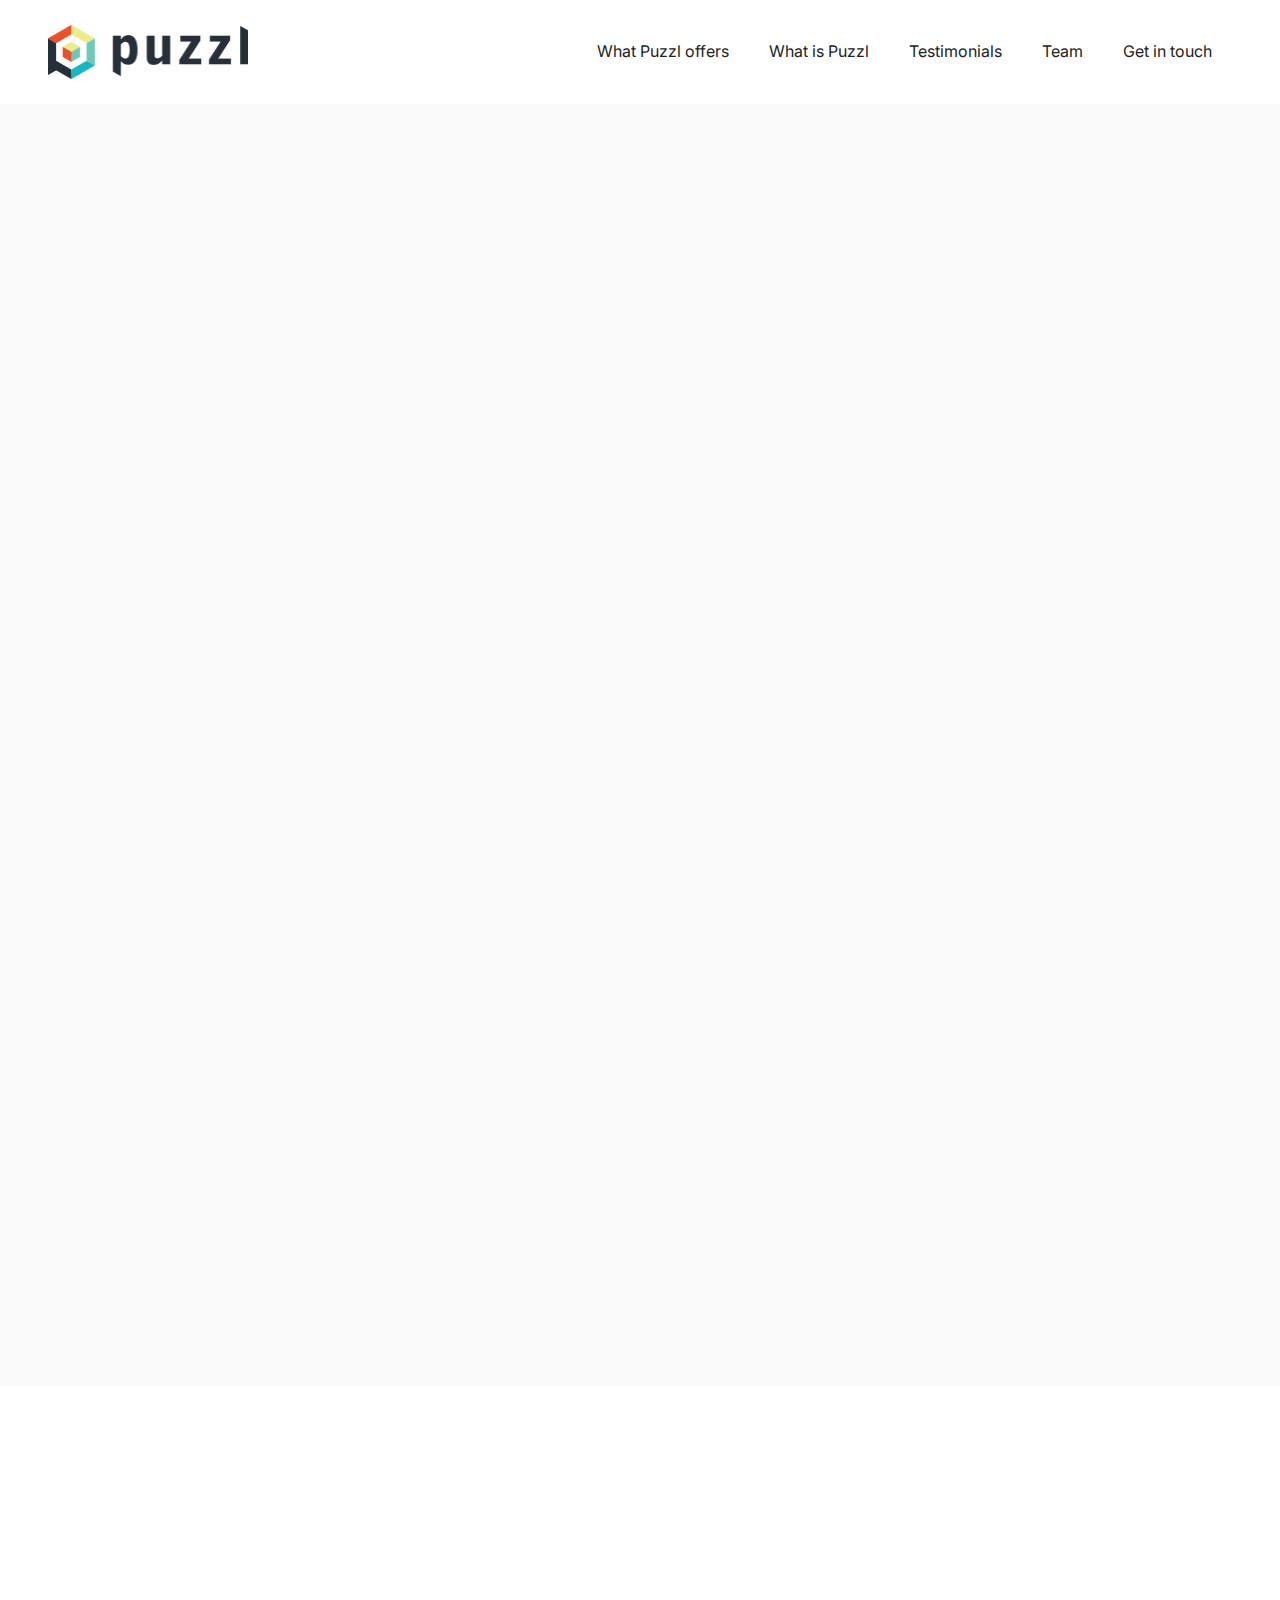
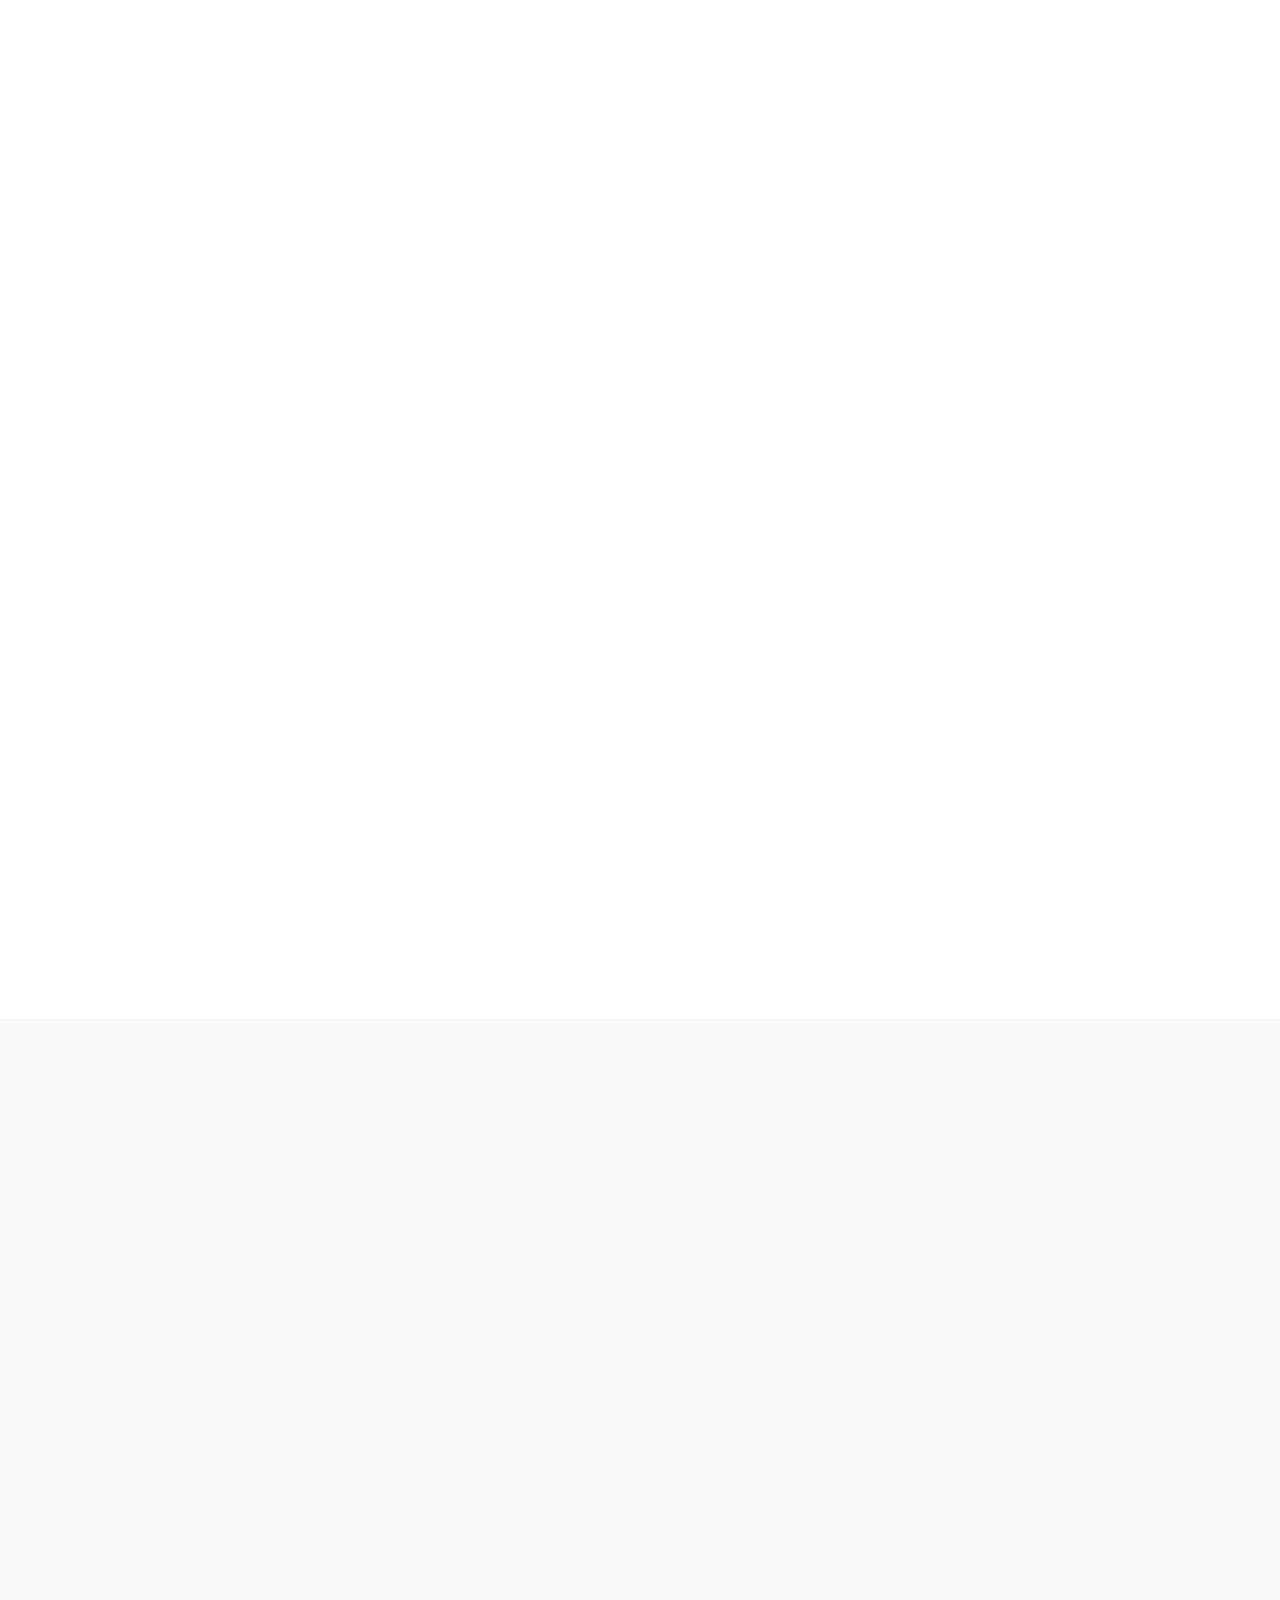
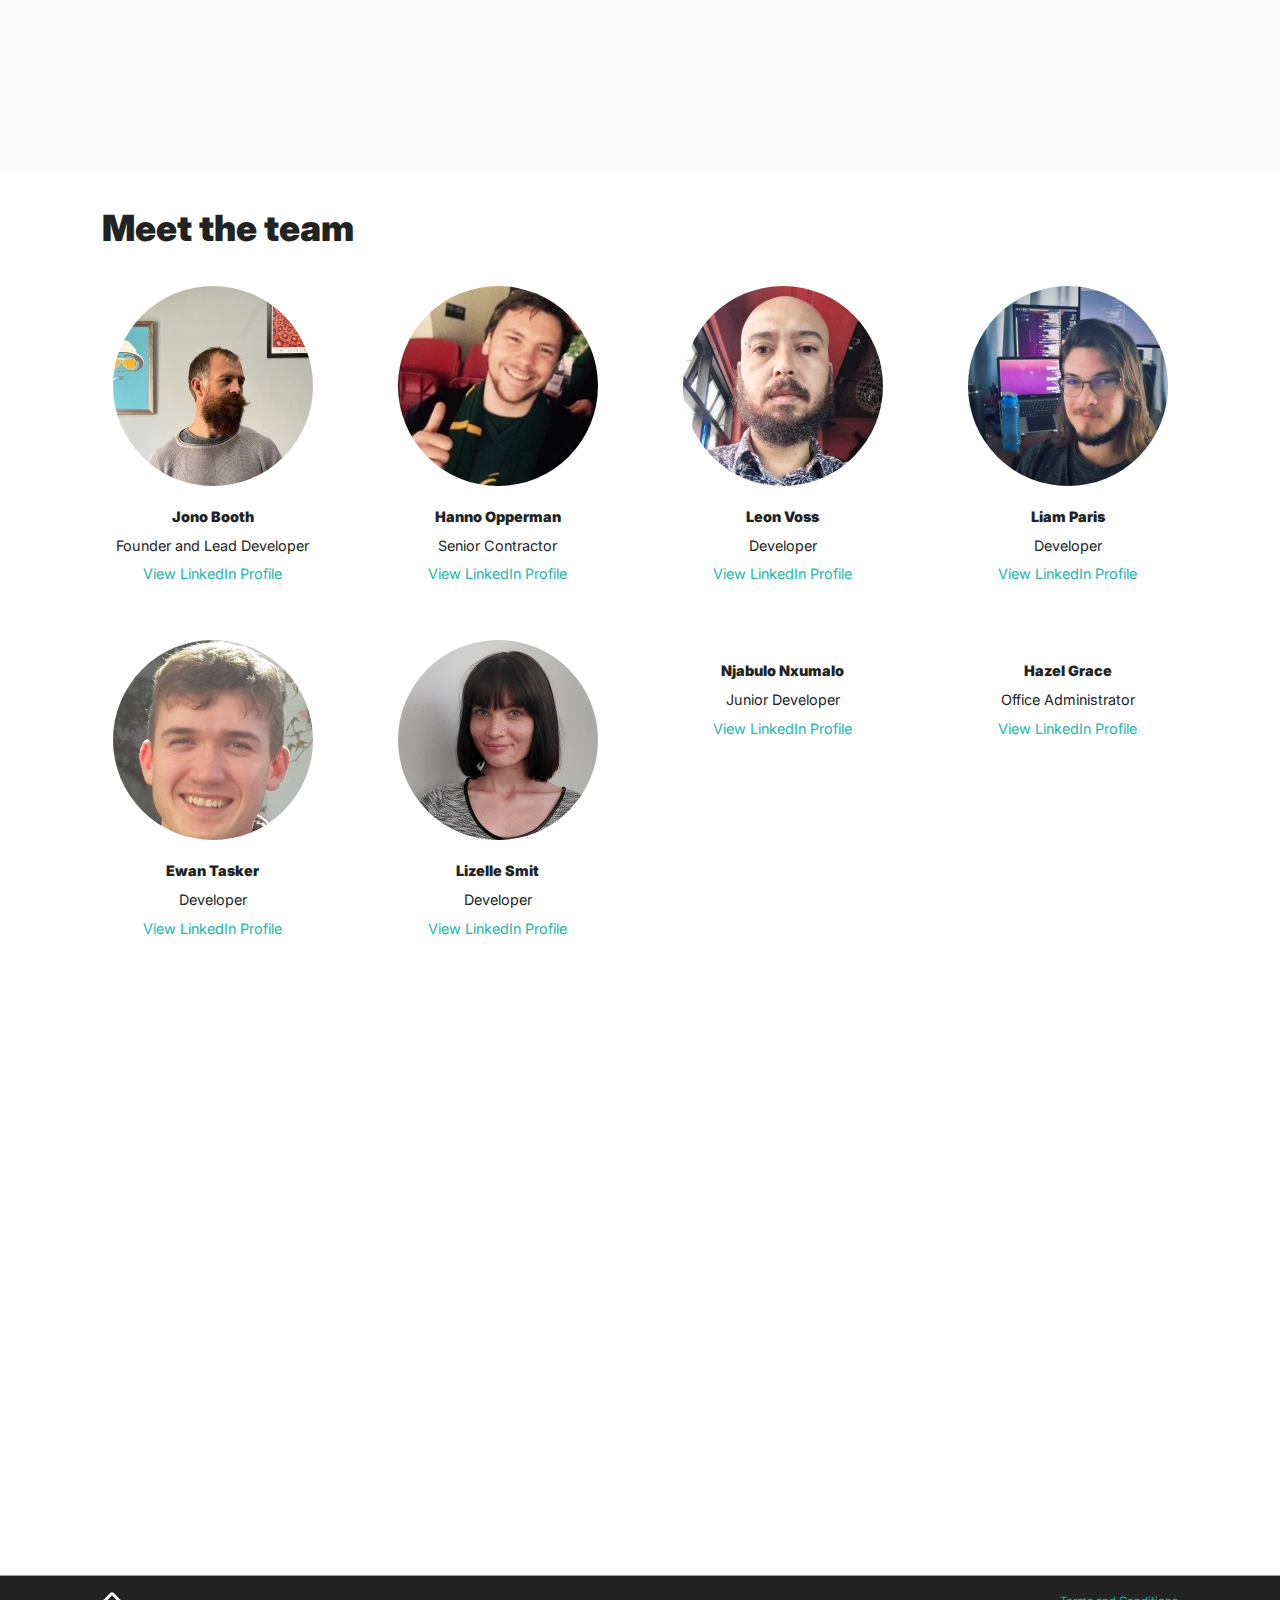
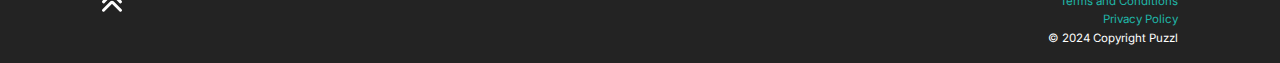
==== index.html @ 64f3604b "update relative paths" ====
<!DOCTYPE html>
<html>
  <head>
    <!-- Global site tag (gtag.js) - Google Analytics -->
    <script async src="https://www.googletagmanager.com/gtag/js?id=G-S2LS094PLP"></script>
    <script>
      window.dataLayer = window.dataLayer || [];
      function gtag(){dataLayer.push(arguments);}
      gtag('js', new Date());

      gtag('config', 'G-S2LS094PLP');
    </script>
    <title>Puzzl Media</title>
    <meta name="viewport" content="width=device-width, initial-scale=1, shrink-to-fit=no">
    <meta name="description" content="">
    <link rel="shortcut icon" type="image/x-icon" href="/images/favicon.png" />
    <meta name="csrf-param" content="authenticity_token" />
<meta name="csrf-token" content="Bz5zVnqAJaKCJf0KfWrG2vjjV0XYx-dKhPS4BxyiJ0njv-l8YqIWvExZ0RprWjlM7po5MTR4kIgdWwRVgi4PYA" />
    
    <link rel="stylesheet" media="all" href="/css/application.css" data-turbolinks-track="reload" />
    <title>Puzzl Web Development and Media Creation</title>
<link rel="icon" type="image/x-icon" href="/images/favicon.png">
<link rel="apple-touch-icon" type="image/jpg" href="/images/favicon.png" sizes="180x180">
<!-- <meta name="description" content="Puzzl is a Cape Town based digital agency offering expert web development services. Affordability and quality are the pillars of our work. Contact us for more information on how we can help you improve your web presence online.">
<link rel="canonical" href="https://www.puzzl.co.za/">
<meta property="og:url" content="https://www.puzzl.co.za/"> -->
<meta property="og:image" content="/images/metalogo.jpg">
    <script src="/js/application.js" integrity="sha384-geWF76RCwLtnZ8qwWowPQNguL3RmwHVBC9FhGdlKrxdiJJigb/j/68SIy3Te4Bkz" crossorigin="anonymous"></script>
  </head>

  <body>
    <!-- Header, navbar -->
<div class="row mb-2">
	<header class="navbar navbar-expand-lg align-items-center w-100 fixed-top navbar-togglable navbar-light ">
		<div class="position-relative container-fluid">
			<!-- Skip to main content -->
<a href="#content" class="skip-to-main sr-only-focusable" role="button">Skip to main content</a>

			<a aria-expanded="false" aria-haspopup="true" data-bs-scroll="true" href="/#heading">
				<img title="" alt="" width="200" src="/images/logo.png" />
</a>      <!-- Toggler -->
			<button class="navbar-toggler ml-auto" type="button" data-bs-toggle="collapse" data-bs-target="#navbarCollapse" aria-expanded="false" aria-label="Toggle navigation">
				<span class="navbar-toggler-icon"></span>
			</button>
      <!-- Collapse -->
      <div class="collapse navbar-collapse" id="navbarCollapse">
      	<!-- Navigation -->
				<ul class="navbar-nav ml-auto">
					<li class="nav-item">
						<a class="nav-link" aria-expanded="false" aria-haspopup="true" data-bs-scroll="true" role="button" href="/#what_puzzl_offers">What Puzzl offers</a>
					</li>
					<li class="nav-item">
						<a class="nav-link" aria-expanded="false" aria-haspopup="true" data-bs-scroll="true" role="button" href="/#what_is_puzzl">What is Puzzl</a>
          </li>
          <li class="nav-item">
						<a class="nav-link" aria-expanded="false" aria-haspopup="true" data-bs-scroll="true" role="button" href="/#testimonials">Testimonials</a>
          </li>
          <li class="nav-item">
						<a class="nav-link" aria-expanded="false" aria-haspopup="true" data-bs-scroll="true" role="button" href="/#Team">Team</a>
          </li>
          <li class="nav-item">
						<a class="nav-link" aria-expanded="false" aria-haspopup="true" data-bs-scroll="true" role="button" href="/#contact">Get in touch</a>
          </li>
			</div>
    </div>
  </header>
</div>

      <div class="container">
        <br>
      </div>
    <main class="mt-3">

      <!-- Featured area -->
<section class="bg-light pt-3 scroll-mt-104" id="heading">
  <div class="container">
    <div class="row align-items-center">
      <div class="col-lg-6 mb-5 mb-lg-0" data-aos="fade-right">
        <div class="py-12 py-lg-15">
          <div class="bg-image mr-lg-5" style="display: flex; justify-content: center;" >
          <img title="" alt="" src="/images/logoforweb.png" />
          </div>
        </div>
      </div>
      <div class="col-lg-4" data-aos="fade-left">
        <h1>We don’t see problems, we see puzzles that we can solve.</h1>
        <p><p>Your great idea deserves a great software development team to bring your vision to life.</p>
</p>
      </div>
    </div>
  </div>
</section>

<!--What Puzzl offers-->
<section class="bg-light py-4 scroll-mt-104" id= "what_puzzl_offers">
  <div class="container">
    <div class="row align-items-center">
      <div class="col-lg-6 pr-5 mb-0" data-aos="fade-right">
        <h1>What Puzzl offers:</h1>
        <p>Puzzl focuses on the coding solutions needed for ‘run projects’ or projects that require day-to-day maintenance and frequent updates. The dynamic nature of these projects allows rookie software developers to contribute daily and learn new software development skills in a meaningful way from the get-go. Although reasonably niche, this narrow business focus ensures that the Puzzl core principles are never compromised whilst delivering the highest standard of work.</p>
        <h4>Stack coverage</h4>
        <p>Puzzl developers have experience in a wide range of software development skills and can develop tools on virtually any web-based platform. Some examples of the technologies used are: Ruby, Ruby on Rails, Python, Javascript, React, iOS. We stay current with the latest technology trends and we are not scared to try new things, so if your project requires a different web-based platform than listed above, we are happy to take on the challenge.</p>
      </div>
      <div class="col-lg-6 pr-5 mb-0" data-aos="fade-left" title="" alt="" >
        <div class="row no-gutters" data-jarallax data-speed=".8">
    <!--Ruby-->
    <svg viewBox="0 0 128 128" class="col p-4">
    <linearGradient id="ruby-original-a" gradientUnits="userSpaceOnUse" x1="157.08" y1="2382.05" x2="131.682" y2="2426.892" gradientTransform="matrix(1 0 0 -1 -47.5 2517)"><stop offset="0" stop-color="#FB7655"></stop><stop offset="0" stop-color="#FB7655"></stop><stop offset=".41" stop-color="#E42B1E"></stop><stop offset=".99" stop-color="#900"></stop><stop offset="1" stop-color="#900"></stop></linearGradient><path fill="url(#ruby-original-a)" d="M97.078 83.214L28.34 124.031l89.003-6.04 6.855-89.745z"></path><linearGradient id="ruby-original-b" gradientUnits="userSpaceOnUse" x1="169.731" y1="2419.72" x2="136.998" y2="2441.685" gradientTransform="matrix(1 0 0 -1 -47.5 2517)"><stop offset="0" stop-color="#871101"></stop><stop offset="0" stop-color="#871101"></stop><stop offset=".99" stop-color="#911209"></stop><stop offset="1" stop-color="#911209"></stop></linearGradient><path fill="url(#ruby-original-b)" d="M117.488 117.93l-7.649-52.799-20.837 27.514z"></path><linearGradient id="ruby-original-c" gradientUnits="userSpaceOnUse" x1="143.542" y1="2380.69" x2="110.81" y2="2402.655" gradientTransform="matrix(1 0 0 -1 -47.5 2517)"><stop offset="0" stop-color="#871101"></stop><stop offset="0" stop-color="#871101"></stop><stop offset=".99" stop-color="#911209"></stop><stop offset="1" stop-color="#911209"></stop></linearGradient><path fill="url(#ruby-original-c)" d="M117.592 117.93l-56.044-4.399-32.91 10.385z"></path><linearGradient id="ruby-original-d" gradientUnits="userSpaceOnUse" x1="74.817" y1="2435.622" x2="79.891" y2="2402.644" gradientTransform="matrix(1 0 0 -1 -47.5 2517)"><stop offset="0" stop-color="#fff"></stop><stop offset="0" stop-color="#fff"></stop><stop offset=".23" stop-color="#E57252"></stop><stop offset=".46" stop-color="#DE3B20"></stop><stop offset=".99" stop-color="#A60003"></stop><stop offset="1" stop-color="#A60003"></stop></linearGradient><path fill="url(#ruby-original-d)" d="M28.717 123.928l14.001-45.867-30.81 6.588z"></path><linearGradient id="ruby-original-e" gradientUnits="userSpaceOnUse" x1="109.719" y1="2466.413" x2="111.589" y2="2432.757" gradientTransform="matrix(1 0 0 -1 -47.5 2517)"><stop offset="0" stop-color="#fff"></stop><stop offset="0" stop-color="#fff"></stop><stop offset=".23" stop-color="#E4714E"></stop><stop offset=".56" stop-color="#BE1A0D"></stop><stop offset=".99" stop-color="#A80D00"></stop><stop offset="1" stop-color="#A80D00"></stop></linearGradient><path fill="url(#ruby-original-e)" d="M88.996 92.797l-12.882-50.46-36.866 34.558z"></path><linearGradient id="ruby-original-f" gradientUnits="userSpaceOnUse" x1="140.691" y1="2497.523" x2="146.289" y2="2473.401" gradientTransform="matrix(1 0 0 -1 -47.5 2517)"><stop offset="0" stop-color="#fff"></stop><stop offset="0" stop-color="#fff"></stop><stop offset=".18" stop-color="#E46342"></stop><stop offset=".4" stop-color="#C82410"></stop><stop offset=".99" stop-color="#A80D00"></stop><stop offset="1" stop-color="#A80D00"></stop></linearGradient><path fill="url(#ruby-original-f)" d="M121.275 43.047L86.426 14.585l-9.704 31.373z"></path><linearGradient id="ruby-original-g" gradientUnits="userSpaceOnUse" x1="123.6" y1="2506.018" x2="147.719" y2="2518.077" gradientTransform="matrix(1 0 0 -1 -47.5 2517)"><stop offset="0" stop-color="#fff"></stop><stop offset="0" stop-color="#fff"></stop><stop offset=".54" stop-color="#C81F11"></stop><stop offset=".99" stop-color="#BF0905"></stop><stop offset="1" stop-color="#BF0905"></stop></linearGradient><path fill="url(#ruby-original-g)" d="M104.978 4.437L84.481 15.764 71.551 4.285z"></path><linearGradient id="ruby-original-h" gradientUnits="userSpaceOnUse" x1="53.674" y1="2444.028" x2="55.66" y2="2424.153" gradientTransform="matrix(1 0 0 -1 -47.5 2517)"><stop offset="0" stop-color="#fff"></stop><stop offset="0" stop-color="#fff"></stop><stop offset=".31" stop-color="#DE4024"></stop><stop offset=".99" stop-color="#BF190B"></stop><stop offset="1" stop-color="#BF190B"></stop></linearGradient><path fill="url(#ruby-original-h)" d="M3.802 100.034l8.586-15.659L5.442 65.72z"></path><path fill="#fff" d="M4.981 65.131l6.987 19.821 30.365-6.812L77 45.922l9.783-31.075L71.38 3.969l-26.19 9.802c-8.252 7.675-24.263 22.86-24.84 23.146-.573.291-10.575 19.195-15.369 28.214z"></path><linearGradient id="ruby-original-i" gradientUnits="userSpaceOnUse" x1="40.026" y1="2418.781" x2="133.345" y2="2514.739" gradientTransform="matrix(1 0 0 -1 -47.5 2517)"><stop offset="0" stop-color="#BD0012"></stop><stop offset="0" stop-color="#BD0012"></stop><stop offset=".07" stop-color="#fff"></stop><stop offset=".17" stop-color="#fff"></stop><stop offset=".27" stop-color="#C82F1C"></stop><stop offset=".33" stop-color="#820C01"></stop><stop offset=".46" stop-color="#A31601"></stop><stop offset=".72" stop-color="#B31301"></stop><stop offset=".99" stop-color="#E82609"></stop><stop offset="1" stop-color="#E82609"></stop></linearGradient><path fill="url(#ruby-original-i)" d="M29.519 29.521c17.882-17.73 40.937-28.207 49.785-19.28 8.843 8.926-.534 30.62-18.418 48.345-17.884 17.725-40.653 28.779-49.493 19.852-8.849-8.92.242-31.191 18.126-48.917z"></path><linearGradient id="ruby-original-j" gradientUnits="userSpaceOnUse" x1="111.507" y1="2409.102" x2="83.398" y2="2416.039" gradientTransform="matrix(1 0 0 -1 -47.5 2517)"><stop offset="0" stop-color="#8C0C01"></stop><stop offset="0" stop-color="#8C0C01"></stop><stop offset=".54" stop-color="#990C00"></stop><stop offset=".99" stop-color="#A80D0E"></stop><stop offset="1" stop-color="#A80D0E"></stop></linearGradient><path fill="url(#ruby-original-j)" d="M28.717 123.909l13.89-46.012 46.135 14.82c-16.68 15.642-35.233 28.865-60.025 31.192z"></path><linearGradient id="ruby-original-k" gradientUnits="userSpaceOnUse" x1="159.785" y1="2442.837" x2="134.814" y2="2465.217" gradientTransform="matrix(1 0 0 -1 -47.5 2517)"><stop offset="0" stop-color="#7E110B"></stop><stop offset="0" stop-color="#7E110B"></stop><stop offset=".99" stop-color="#9E0C00"></stop><stop offset="1" stop-color="#9E0C00"></stop></linearGradient><path fill="url(#ruby-original-k)" d="M77.062 45.831l11.844 46.911c13.934-14.65 26.439-30.401 32.563-49.883l-44.407 2.972z"></path><linearGradient id="ruby-original-l" gradientUnits="userSpaceOnUse" x1="168.959" y1="2483.901" x2="156.521" y2="2497.199" gradientTransform="matrix(1 0 0 -1 -47.5 2517)"><stop offset="0" stop-color="#79130D"></stop><stop offset="0" stop-color="#79130D"></stop><stop offset=".99" stop-color="#9E120B"></stop><stop offset="1" stop-color="#9E120B"></stop></linearGradient><path fill="url(#ruby-original-l)" d="M121.348 43.097c4.74-14.305 5.833-34.825-16.517-38.635l-18.339 10.13 34.856 28.505z"></path><path fill="#9E1209" d="M3.802 99.828c.656 23.608 17.689 23.959 24.945 24.167l-16.759-39.14-8.186 14.973z"></path><radialGradient id="ruby-original-m" cx="138.703" cy="2464.789" r="30.601" gradientTransform="matrix(1 0 0 -1 -47.5 2517)" gradientUnits="userSpaceOnUse"><stop offset="0" stop-color="#A80D00"></stop><stop offset="0" stop-color="#A80D00"></stop><stop offset=".99" stop-color="#7E0E08"></stop><stop offset="1" stop-color="#7E0E08"></stop></radialGradient><path fill="url(#ruby-original-m)" d="M77.128 45.904c10.708 6.581 32.286 19.798 32.723 20.041.68.383 9.304-14.542 11.261-22.976l-43.984 2.935z"></path><radialGradient id="ruby-original-n" cx="96.325" cy="2424.465" r="40.679" gradientTransform="matrix(1 0 0 -1 -47.5 2517)" gradientUnits="userSpaceOnUse"><stop offset="0" stop-color="#A30C00"></stop><stop offset="0" stop-color="#A30C00"></stop><stop offset=".99" stop-color="#800E08"></stop><stop offset="1" stop-color="#800E08"></stop></radialGradient><path fill="url(#ruby-original-n)" d="M42.589 77.897l18.57 35.828c10.98-5.955 19.579-13.211 27.454-20.983L42.589 77.897z"></path><linearGradient id="ruby-original-o" gradientUnits="userSpaceOnUse" x1="67.509" y1="2393.115" x2="57.373" y2="2427.506" gradientTransform="matrix(1 0 0 -1 -47.5 2517)"><stop offset="0" stop-color="#8B2114"></stop><stop offset="0" stop-color="#8B2114"></stop><stop offset=".43" stop-color="#9E100A"></stop><stop offset=".99" stop-color="#B3100C"></stop><stop offset="1" stop-color="#B3100C"></stop></linearGradient><path fill="url(#ruby-original-o)" d="M11.914 84.904l-2.631 31.331c4.964 6.781 11.794 7.371 18.96 6.842-5.184-12.9-15.538-38.696-16.329-38.173z"></path><linearGradient id="ruby-original-p" gradientUnits="userSpaceOnUse" x1="145.272" y1="2507.076" x2="167.996" y2="2497.045" gradientTransform="matrix(1 0 0 -1 -47.5 2517)"><stop offset="0" stop-color="#B31000"></stop><stop offset="0" stop-color="#B31000"></stop><stop offset=".44" stop-color="#910F08"></stop><stop offset=".99" stop-color="#791C12"></stop><stop offset="1" stop-color="#791C12"></stop></linearGradient><path fill="url(#ruby-original-p)" d="M86.384 14.67l36.891 5.177c-1.969-8.343-8.015-13.727-18.32-15.41L86.384 14.67z"></path>
    </svg>   
    <!--Ruby on Rails-->
    <svg viewBox="0 0 128 128" class="col p-4">
    <path fill-rule="evenodd" clip-rule="evenodd" fill="#C00" d="M109.682 14.737c-12.206-6.023-24.708-6.636-37.508-2.111-11.779 4.164-21.175 11.615-28.16 21.763C32.195 51.561 23.61 70.298 18.799 90.652c-2.464 10.417-4.06 21.466-3.631 32.224.035.873.165 1.124.251 3.124h60.366c-.173-2-.287-1.416-.437-1.797a153.86 153.86 0 01-7.428-25.198c-2.498-12.251-3.806-24.729-1.226-37.093 3.611-17.313 13.48-29.805 30.117-36.283 9.424-3.667 18.369-2.624 26.214 4.262.072.063.22.025.412.056l2.565-3.883c-4.94-4.703-10.368-8.389-16.32-11.327zM3.336 94.394c-.46 3.923-.89 7.596-1.34 11.451l11.132 1.336 2.039-11.893-11.831-.894zm21.85-34.186l-10.471-4.097-3.384 9.607 10.671 3.42c1.08-3.031 2.096-5.882 3.184-8.93zm49.419 53.659c3.575.266 7.157.449 11.103.679-1.433-2.979-2.706-5.673-4.039-8.335-.146-.289-.639-.568-.974-.573-3.033-.044-6.068-.025-9.291-.025.726 2.628 1.357 5.053 2.096 7.443.111.361.707.782 1.105.811zM42.933 31.103l-7.955-5.268-6.359 7.105 8.178 5.496 6.136-7.333zm25.334 53.369c-.013.321.276.832.558.959 2.865 1.288 5.76 2.515 8.912 3.873-.131-2.492-.219-4.575-.368-6.654-.027-.374-.203-.912-.48-1.066-2.631-1.456-5.299-2.847-8.216-4.395-.159 2.665-.321 4.972-.406 7.283zM65.91 12.3l-5.446-6.181-7.499 3.898 5.455 6.644 7.49-4.361zm3.415 49.176c-.163.374.052 1.167.373 1.456 2.175 1.962 4.424 3.84 6.926 5.981.573-2.4 1.113-4.539 1.571-6.693.081-.383-.032-1.016-.298-1.23-1.946-1.569-3.955-3.063-6.037-4.651-.915 1.815-1.802 3.443-2.535 5.137zm12.45-52.424c2.78.075 5.563.042 8.499.042-.293-2.044-.433-3.593-.782-5.092-.104-.446-.775-1.04-1.228-1.078-2.787-.226-5.585-.313-8.651-.459.409 2.063.721 3.881 1.162 5.668.093.379.647.909 1 .919zm3.385 35.675c.142-.266.178-.749.029-.981-1.366-2.137-2.785-4.241-4.254-6.455l-4.76 4.372 6.582 7.294c.884-1.539 1.675-2.868 2.403-4.23zM90.295 30.2l2.843 5.281c4.449-2.438 4.875-3.32 3.3-6.834L90.295 30.2zm21.287-16.273c1.851 1.142 3.806 2.115 5.792 3.185l1.33-2.07c-2.422-1.771-4.76-3.484-7.413-5.426-.104 1.104-.259 1.875-.219 2.637.032.581.129 1.44.51 1.674zM109 30.646c2 .217 5 .424 7 .643v-2.718c-2-.438-5-.872-7-1.323v3.398z"></path>
    </svg>   
    <!--Python-->
    <svg viewBox="0 0 128 128" class="col p-4">
    <linearGradient id="python-original-a" gradientUnits="userSpaceOnUse" x1="70.252" y1="1237.476" x2="170.659" y2="1151.089" gradientTransform="matrix(.563 0 0 -.568 -29.215 707.817)"><stop offset="0" stop-color="#5A9FD4"></stop><stop offset="1" stop-color="#306998"></stop></linearGradient><linearGradient id="python-original-b" gradientUnits="userSpaceOnUse" x1="209.474" y1="1098.811" x2="173.62" y2="1149.537" gradientTransform="matrix(.563 0 0 -.568 -29.215 707.817)"><stop offset="0" stop-color="#FFD43B"></stop><stop offset="1" stop-color="#FFE873"></stop></linearGradient><path fill="url(#python-original-a)" d="M63.391 1.988c-4.222.02-8.252.379-11.8 1.007-10.45 1.846-12.346 5.71-12.346 12.837v9.411h24.693v3.137H29.977c-7.176 0-13.46 4.313-15.426 12.521-2.268 9.405-2.368 15.275 0 25.096 1.755 7.311 5.947 12.519 13.124 12.519h8.491V67.234c0-8.151 7.051-15.34 15.426-15.34h24.665c6.866 0 12.346-5.654 12.346-12.548V15.833c0-6.693-5.646-11.72-12.346-12.837-4.244-.706-8.645-1.027-12.866-1.008zM50.037 9.557c2.55 0 4.634 2.117 4.634 4.721 0 2.593-2.083 4.69-4.634 4.69-2.56 0-4.633-2.097-4.633-4.69-.001-2.604 2.073-4.721 4.633-4.721z" transform="translate(0 10.26)"></path><path fill="url(#python-original-b)" d="M91.682 28.38v10.966c0 8.5-7.208 15.655-15.426 15.655H51.591c-6.756 0-12.346 5.783-12.346 12.549v23.515c0 6.691 5.818 10.628 12.346 12.547 7.816 2.297 15.312 2.713 24.665 0 6.216-1.801 12.346-5.423 12.346-12.547v-9.412H63.938v-3.138h37.012c7.176 0 9.852-5.005 12.348-12.519 2.578-7.735 2.467-15.174 0-25.096-1.774-7.145-5.161-12.521-12.348-12.521h-9.268zM77.809 87.927c2.561 0 4.634 2.097 4.634 4.692 0 2.602-2.074 4.719-4.634 4.719-2.55 0-4.633-2.117-4.633-4.719 0-2.595 2.083-4.692 4.633-4.692z" transform="translate(0 10.26)"></path><radialGradient id="python-original-c" cx="1825.678" cy="444.45" r="26.743" gradientTransform="matrix(0 -.24 -1.055 0 532.979 557.576)" gradientUnits="userSpaceOnUse"><stop offset="0" stop-color="#B8B8B8" stop-opacity=".498"></stop><stop offset="1" stop-color="#7F7F7F" stop-opacity="0"></stop></radialGradient><path opacity=".444" fill="url(#python-original-c)" d="M97.309 119.597c0 3.543-14.816 6.416-33.091 6.416-18.276 0-33.092-2.873-33.092-6.416 0-3.544 14.815-6.417 33.092-6.417 18.275 0 33.091 2.872 33.091 6.417z"></path>
    </svg>
</div>
<div class="row no-gutters" data-jarallax data-speed=".8">
    <!--Javascript-->
    <svg viewBox="0 0 128 128" class="col p-4">
    <path fill="#F0DB4F" d="M1.408 1.408h125.184v125.185H1.408z"></path><path fill="#323330" d="M116.347 96.736c-.917-5.711-4.641-10.508-15.672-14.981-3.832-1.761-8.104-3.022-9.377-5.926-.452-1.69-.512-2.642-.226-3.665.821-3.32 4.784-4.355 7.925-3.403 2.023.678 3.938 2.237 5.093 4.724 5.402-3.498 5.391-3.475 9.163-5.879-1.381-2.141-2.118-3.129-3.022-4.045-3.249-3.629-7.676-5.498-14.756-5.355l-3.688.477c-3.534.893-6.902 2.748-8.877 5.235-5.926 6.724-4.236 18.492 2.975 23.335 7.104 5.332 17.54 6.545 18.873 11.531 1.297 6.104-4.486 8.08-10.234 7.378-4.236-.881-6.592-3.034-9.139-6.949-4.688 2.713-4.688 2.713-9.508 5.485 1.143 2.499 2.344 3.63 4.26 5.795 9.068 9.198 31.76 8.746 35.83-5.176.165-.478 1.261-3.666.38-8.581zM69.462 58.943H57.753l-.048 30.272c0 6.438.333 12.34-.714 14.149-1.713 3.558-6.152 3.117-8.175 2.427-2.059-1.012-3.106-2.451-4.319-4.485-.333-.584-.583-1.036-.667-1.071l-9.52 5.83c1.583 3.249 3.915 6.069 6.902 7.901 4.462 2.678 10.459 3.499 16.731 2.059 4.082-1.189 7.604-3.652 9.448-7.401 2.666-4.915 2.094-10.864 2.07-17.444.06-10.735.001-21.468.001-32.237z"></path>
    </svg>
    <!--React-->
    <svg viewBox="0 0 128 128" class="col p-4">
    <g fill="#61DAFB"><circle cx="64" cy="47.5" r="9.3"></circle><path d="M64 81.7C71.3 88.8 78.5 93 84.3 93c1.9 0 3.7-.4 5.2-1.3 5.2-3 7.1-10.5 5.3-21.2-.3-1.9-.7-3.8-1.2-5.8 2-.6 3.8-1.2 5.6-1.8 10.1-3.9 15.7-9.3 15.7-15.2 0-6-5.6-11.4-15.7-15.2-1.8-.7-3.6-1.3-5.6-1.8.5-2 .9-3.9 1.2-5.8 1.7-10.9-.2-18.5-5.4-21.5-1.5-.9-3.3-1.3-5.2-1.3-5.7 0-13 4.2-20.3 11.3C56.7 6.3 49.5 2.1 43.7 2.1c-1.9 0-3.7.4-5.2 1.3-5.2 3-7.1 10.5-5.3 21.2.3 1.9.7 3.8 1.2 5.8-2 .6-3.8 1.2-5.6 1.8-10.1 3.9-15.7 9.3-15.7 15.2 0 6 5.6 11.4 15.7 15.2 1.8.7 3.6 1.3 5.6 1.8-.5 2-.9 3.9-1.2 5.8-1.7 10.7.2 18.3 5.3 21.2 1.5.9 3.3 1.3 5.2 1.3 5.8.2 13-4 20.3-11zm-5.6-13.5c1.8.1 3.7.1 5.6.1 1.9 0 3.8 0 5.6-.1-1.8 2.4-3.7 4.6-5.6 6.7-1.9-2.1-3.8-4.3-5.6-6.7zM46 57.9c1 1.7 1.9 3.3 3 4.9-3.1-.4-6-.9-8.8-1.5.9-2.7 1.9-5.5 3.1-8.3.8 1.6 1.7 3.3 2.7 4.9zm-5.8-24.1c2.8-.6 5.7-1.1 8.8-1.5-1 1.6-2 3.2-3 4.9-1 1.7-1.9 3.3-2.7 5-1.3-2.9-2.3-5.7-3.1-8.4zm5.5 13.7c1.3-2.7 2.7-5.4 4.3-8.1 1.5-2.6 3.2-5.2 4.9-7.8 3-.2 6-.3 9.1-.3 3.2 0 6.2.1 9.1.3 1.8 2.6 3.4 5.2 4.9 7.8 1.6 2.7 3 5.4 4.3 8.1-1.3 2.7-2.7 5.4-4.3 8.1-1.5 2.6-3.2 5.2-4.9 7.8-3 .2-6 .3-9.1.3-3.2 0-6.2-.1-9.1-.3-1.8-2.6-3.4-5.2-4.9-7.8-1.6-2.7-3-5.4-4.3-8.1zm39.1-5.4l-2.7-5c-1-1.7-1.9-3.3-3-4.9 3.1.4 6 .9 8.8 1.5-.9 2.8-1.9 5.6-3.1 8.4zm0 10.8c1.2 2.8 2.2 5.6 3.1 8.3-2.8.6-5.7 1.1-8.8 1.5 1-1.6 2-3.2 3-4.9.9-1.5 1.8-3.2 2.7-4.9zm2.3 34.7c-.8.5-1.8.7-2.9.7-4.9 0-11-4-17-10 2.9-3.1 5.7-6.6 8.5-10.5 4.7-.4 9.2-1.1 13.4-2.1.5 1.8.8 3.6 1.1 5.4 1.4 8.5.3 14.6-3.1 16.5zm5.2-52.7c11.2 3.2 17.9 8.1 17.9 12.6 0 3.9-4.6 7.8-12.7 10.9-1.6.6-3.4 1.2-5.2 1.7-1.3-4.1-2.9-8.3-4.9-12.6 2-4.3 3.7-8.5 4.9-12.6zm-8-28.2c1.1 0 2 .2 2.9.7 3.3 1.9 4.5 7.9 3.1 16.5-.3 1.7-.7 3.5-1.1 5.4-4.2-.9-8.7-1.6-13.4-2.1-2.7-3.9-5.6-7.4-8.5-10.5 6-5.9 12.1-10 17-10zM69.6 26.8c-1.8-.1-3.7-.1-5.6-.1s-3.8 0-5.6.1c1.8-2.4 3.7-4.6 5.6-6.7 1.9 2.1 3.8 4.4 5.6 6.7zM40.9 7.4c.8-.5 1.8-.7 2.9-.7 4.9 0 11 4 17 10-2.9 3.1-5.7 6.6-8.5 10.5-4.7.4-9.2 1.1-13.4 2.1-.5-1.8-.8-3.6-1.1-5.4-1.4-8.5-.3-14.5 3.1-16.5zm-5.2 52.7C24.5 56.9 17.8 52 17.8 47.5c0-3.9 4.6-7.8 12.7-10.9 1.6-.6 3.4-1.2 5.2-1.7 1.3 4.1 2.9 8.3 4.9 12.6-2 4.3-3.7 8.6-4.9 12.6zm2.1 11c.3-1.7.7-3.5 1.1-5.4 4.2.9 8.7 1.6 13.4 2.1 2.7 3.9 5.6 7.4 8.5 10.5-6 5.9-12.1 10-17 10-1.1 0-2-.2-2.9-.7-3.4-1.9-4.5-8-3.1-16.5zm-4.2 41.2c2.2-2.7 2.3-5.7 1.1-8.7-1.2-3-3.7-4.4-6.8-4.5-3.7-.1-7.5 0-11.2 0H16V125h3v-9.8h4.7c.6 0 1.1.2 1.4.7l6 9.3c.1.2.4.5.6.5h3.9c-2.4-3.7-4.7-7.2-7.1-10.8 2.1-.3 3.9-1 5.1-2.6zm-14.6-.2v-9.9h1.1c2.3 0 4.7-.1 7 .1 2.7.1 4.6 2.2 4.6 4.9s-2.2 4.8-4.9 4.9c-2.4.1-4.8 0-7.8 0zm38.7 1.3c-1.6-7-8-8.8-12.9-6.6-3.8 1.7-5.5 5-5.6 9.1-.1 3.1.8 5.9 3.2 8 2.7 2.4 6 2.7 9.4 2.1 1.9-.4 3.6-1.3 4.9-2.7-.5-.7-1-1.4-1.5-2-2.8 2.4-5.9 3.2-9.3 1.6-2.2-1.1-3.3-3.8-3.5-5.8h15.5v-1.3c.1-.9 0-1.7-.2-2.4zM42.6 115c-.3-3 2.7-6.2 6-6.2 3.8-.1 6.2 2.2 6.3 6.2H42.6zm30.7-8.7c-1.5-.3-3.1-.4-4.6-.3-2.4.2-4.5 1.3-6.2 3.1.5.7.9 1.4 1.5 2.2.2-.2.4-.4.6-.5 1.6-1.5 3.5-2.3 5.8-2.1 1.8.1 3.5.7 4 2.5.4 1.4.3 2.9.4 4.4-.3 0-.4-.1-.5-.2-2.4-2-5.1-2.4-8-1.7-2.7.7-4.4 2.8-4.6 5.5-.2 3.1 1.2 5.4 3.9 6.5 1.7.7 3.6.7 5.4.3 1.4-.3 2-1.1 4-2.2v1.3h2.8c0-4 .1-8.9 0-13.5 0-2.9-1.7-4.7-4.5-5.3zm1.4 12.6c-.1.3 0 .6 0 .9 0 2.1-.5 2.8-2.5 3.6-1.4.5-2.9.7-4.4.2-1.7-.5-2.9-2-2.9-3.7-.1-1.7 1-3.4 2.7-3.9 2.3-.8 4.4-.3 6.3 1.1.6.5 1 1 .8 1.8zm15.6-9.9c2.6-.8 5-.3 6.8 1.9l.3.2c.7-.6 1.3-1.2 2.1-1.9-.3-.3-.4-.5-.6-.8-2.9-3.1-8.6-3.5-12.1-1-4.9 3.6-4.8 10.6-2.4 14.3 2.3 3.5 5.6 4.7 9.5 4.2 2.3-.3 4.2-1.4 5.7-3.3-.7-.6-1.4-1.2-2.1-1.9-.2.2-.3.3-.4.5-2.7 3-7.2 2.7-9.6-.5-1.4-1.9-1.7-4.1-1.3-6.3.2-2.5 1.5-4.5 4.1-5.4zm20.8 13.6c-.2.1-.3.2-.3.2-.8.6-1.6.7-2.5.4-.9-.4-1-1.2-1.1-2v-11.4c0-.2 0 .2.1-.8h3.8v-3h-4v-5h-3v5.4h-2.6c-.2 0-.5.2-.5.4-.1.7 0 1.2 0 2.2h3.2v12.8c0 1.6.4 3 1.8 3.8 1.5.9 4.4.7 5.7-.4.2-.1.3-.5.3-.6-.3-.6-.6-1.3-.9-2z"></path></g>
    </svg>
    <!--iOS-->
    <svg xmlns="http://www.w3.org/2000/svg" viewBox="0 0 448 512" class="col p-3"><!--! Font Awesome Pro 6.1.1 by @fontawesome - https://fontawesome.com License - https://fontawesome.com/license (Commercial License) Copyright 2022 Fonticons, Inc. --><path d="M400 32H48C21.5 32 0 53.5 0 80v352c0 26.5 21.5 48 48 48h352c26.5 0 48-21.5 48-48V80c0-26.5-21.5-48-48-48zM127 384.5c-5.5 9.6-17.8 12.8-27.3 7.3-9.6-5.5-12.8-17.8-7.3-27.3l14.3-24.7c16.1-4.9 29.3-1.1 39.6 11.4L127 384.5zm138.9-53.9H84c-11 0-20-9-20-20s9-20 20-20h51l65.4-113.2-20.5-35.4c-5.5-9.6-2.2-21.8 7.3-27.3 9.6-5.5 21.8-2.2 27.3 7.3l8.9 15.4 8.9-15.4c5.5-9.6 17.8-12.8 27.3-7.3 9.6 5.5 12.8 17.8 7.3 27.3l-85.8 148.6h62.1c20.2 0 31.5 23.7 22.7 40zm98.1 0h-29l19.6 33.9c5.5 9.6 2.2 21.8-7.3 27.3-9.6 5.5-21.8 2.2-27.3-7.3-32.9-56.9-57.5-99.7-74-128.1-16.7-29-4.8-58 7.1-67.8 13.1 22.7 32.7 56.7 58.9 102h52c11 0 20 9 20 20 0 11.1-9 20-20 20z"/></svg>
</div>
<div class="row no-gutters" data-jarallax data-speed=".8">
    <!--Solidity-->
    <svg viewBox="0 0 128 128" class="col p-4">
    <path d="M84.466 0L63.887 36.578H22.756L43.321 0z" opacity=".45"></path><path d="M63.887 36.576h41.145L84.468 0H43.323z" opacity=".6"></path><path d="M43.323 73.138l20.565-36.562L43.323 0 22.759 36.576z" opacity=".8"></path><path d="M43.521 128L64.1 91.424h41.145L84.666 128z" opacity=".45"></path><path d="M64.1 91.426H22.955l20.564 36.575h41.145z" opacity=".6"></path><path d="M84.666 54.864L64.102 91.426l20.564 36.575 20.579-36.575z" opacity=".8"></path>
    </svg>    
    <!--Web3-->
    <svg version="1.0" xmlns="http://www.w3.org/2000/svg"
    viewBox="0 0 512.000000 512.000000"
    preserveAspectRatio="xMidYMid meet" class="col p-4">
    <g transform="translate(0.000000,512.000000) scale(0.100000,-0.100000)"
    fill="#000000" stroke="none">
    <path d="M2375 5091 c-217 -62 -440 -256 -612 -532 -57 -91 -155 -289 -204
    -410 -22 -56 -39 -102 -37 -104 2 -1 53 -12 113 -23 228 -45 480 -74 738 -86
    l97 -4 0 589 c0 555 -1 589 -17 588 -10 0 -45 -8 -78 -18z"/>
    <path d="M2650 4521 l0 -589 98 4 c257 12 509 41 737 86 61 11 111 22 113 23
    6 5 -82 213 -139 327 -169 336 -362 555 -594 671 -61 31 -172 67 -204 67 -8 0
    -11 -166 -11 -589z"/>
    <path d="M1818 5009 c-278 -84 -565 -230 -801 -407 -102 -78 -290 -247 -295
    -266 -1 -6 19 -21 45 -33 26 -12 91 -40 143 -63 129 -57 417 -157 426 -147 1
    1 19 47 39 102 104 279 264 539 465 757 45 48 80 88 78 87 -2 0 -47 -13 -100
    -30z"/>
    <path d="M3271 4962 c88 -95 233 -286 290 -383 57 -99 160 -316 194 -411 32
    -91 9 -89 215 -21 139 47 430 170 430 183 0 15 -200 198 -293 268 -247 186
    -559 343 -835 420 l-73 21 72 -77z"/>
    <path d="M509 4088 c-139 -189 -226 -343 -317 -558 -99 -236 -166 -522 -186
    -797 l-6 -83 194 0 194 0 7 38 c22 122 143 272 265 329 91 43 150 53 315 53
    l143 0 7 53 c32 251 76 488 126 676 16 62 29 114 27 116 -2 1 -57 19 -123 40
    -159 49 -272 94 -434 171 -74 35 -134 64 -135 64 -1 0 -36 -46 -77 -102z"/>
    <path d="M4465 4158 c-121 -64 -304 -139 -460 -190 -88 -28 -161 -52 -163 -54
    -2 -1 11 -53 27 -115 50 -188 94 -425 126 -676 l7 -53 148 0 c169 0 229 -10
    317 -52 122 -57 237 -195 264 -315 l12 -53 189 0 188 0 -6 83 c-37 500 -203
    947 -503 1355 -41 56 -78 102 -81 102 -3 -1 -32 -15 -65 -32z"/>
    <path d="M1446 3818 c-58 -203 -136 -614 -136 -717 l0 -31 580 0 580 0 0 339
    0 339 -127 6 c-281 15 -520 44 -757 92 -65 13 -120 24 -122 24 -1 0 -9 -24
    -18 -52z"/>
    <path d="M3575 3854 c-211 -47 -517 -86 -792 -100 l-133 -6 0 -339 0 -339 580
    0 580 0 0 31 c0 148 -132 771 -163 768 -7 -1 -39 -7 -72 -15z"/>
    <path d="M3097 2846 c-63 -23 -96 -63 -112 -133 l-7 -33 71 0 c65 0 70 2 73
    22 4 32 49 52 82 37 14 -7 28 -21 32 -31 15 -49 -22 -88 -86 -88 -30 0 -30 -1
    -30 -54 l0 -53 45 -6 c25 -2 55 -13 65 -22 44 -39 10 -115 -50 -115 -34 0 -70
    31 -70 60 0 18 -7 20 -65 20 l-65 0 0 -32 c0 -49 39 -108 85 -132 61 -32 167
    -34 224 -4 58 30 83 65 88 125 6 61 -16 116 -55 141 l-30 18 33 32 c59 55 59
    150 1 208 -51 51 -148 68 -229 40z"/>
    <path d="M3840 2848 c-56 -16 -91 -48 -119 -107 -24 -51 -26 -67 -26 -182 0
    -120 1 -128 30 -184 43 -83 90 -108 201 -103 70 3 85 7 116 30 119 91 127 406
    13 507 -54 47 -135 62 -215 39z m130 -143 c22 -23 25 -37 28 -123 3 -73 0
    -107 -11 -135 -28 -66 -112 -75 -144 -14 -37 72 -24 251 20 282 33 23 80 19
    107 -10z"/>
    <path d="M994 2803 c4 -10 37 -136 73 -280 l65 -263 83 0 83 0 42 173 c24 94
    45 176 48 181 3 5 25 -73 49 -173 l45 -181 82 0 82 0 69 268 c37 147 70 273
    73 280 3 9 -15 12 -70 12 l-74 0 -38 -195 c-21 -107 -40 -195 -42 -195 -4 0
    -13 35 -59 233 l-37 158 -76 -3 -76 -3 -47 -188 c-26 -104 -49 -190 -51 -192
    -2 -2 -21 83 -42 190 l-39 195 -74 0 c-67 0 -74 -2 -69 -17z"/>
    <path d="M1860 2540 l0 -280 170 0 170 0 0 55 0 55 -100 0 -100 0 0 65 0 65
    90 0 90 0 0 50 0 50 -90 0 -90 0 0 60 0 60 100 0 100 0 0 50 0 50 -170 0 -170
    0 0 -280z"/>
    <path d="M2292 2543 l3 -278 135 -3 c74 -2 158 2 185 8 54 11 100 46 116 87
    24 63 -2 147 -53 174 -13 6 -24 13 -26 14 -2 2 14 19 35 38 35 33 38 39 38 90
    0 65 -22 102 -76 129 -28 15 -62 18 -197 18 l-162 0 2 -277z m279 151 c10 -9
    19 -27 19 -40 0 -40 -25 -54 -96 -54 l-64 0 0 61 0 62 61 -6 c37 -3 68 -12 80
    -23z m-1 -207 c19 -9 26 -22 28 -49 4 -50 -23 -68 -105 -68 l-63 0 0 65 0 65
    58 0 c31 0 68 -6 82 -13z"/>
    <path d="M5 2388 c32 -429 164 -835 389 -1193 61 -98 186 -265 198 -265 4 0
    48 20 96 44 137 69 275 125 436 178 83 27 151 50 153 52 2 1 -10 54 -27 117
    -50 192 -93 422 -125 677 l-7 52 -143 0 c-79 0 -168 5 -197 11 -172 36 -319
    170 -374 339 l-21 65 -192 3 -192 2 6 -82z"/>
    <path d="M4745 2458 c-36 -108 -49 -137 -74 -176 -67 -105 -186 -190 -301
    -216 -46 -11 -119 -16 -219 -16 l-149 0 -7 -52 c-32 -255 -75 -485 -125 -677
    -17 -63 -29 -116 -27 -117 2 -2 70 -25 153 -52 161 -53 299 -109 436 -178 48
    -24 92 -44 96 -44 12 0 137 167 198 265 225 358 357 764 389 1193 l6 82 -186
    0 c-139 0 -187 -3 -190 -12z"/>
    <path d="M3480 2380 c-47 -47 -11 -120 60 -120 48 0 80 27 80 68 0 63 -94 98
    -140 52z"/>
    <path d="M1321 1913 c30 -226 116 -631 140 -657 5 -5 63 2 141 17 264 51 567
    87 745 87 50 0 98 3 107 6 14 5 16 45 16 345 l0 339 -583 0 -584 0 18 -137z"/>
    <path d="M2650 1711 c0 -300 2 -340 16 -345 9 -3 57 -6 107 -6 178 0 481 -36
    745 -87 78 -15 136 -22 141 -17 24 26 110 431 140 657 l18 137 -584 0 -583 0
    0 -339z"/>
    <path d="M2180 1169 c-203 -16 -637 -83 -655 -101 -8 -8 84 -227 142 -341 200
    -391 467 -648 741 -711 l62 -14 0 589 0 589 -92 -1 c-51 -1 -140 -5 -198 -10z"/>
    <path d="M2650 591 l0 -589 63 14 c273 63 540 320 740 711 58 114 150 333 142
    341 -9 9 -188 42 -360 66 -191 27 -405 46 -517 46 l-68 0 0 -589z"/>
    <path d="M1175 976 c-210 -70 -455 -175 -455 -195 0 -11 133 -136 229 -214
    178 -146 438 -298 656 -385 95 -38 289 -102 308 -102 5 0 -27 39 -72 86 -211
    223 -392 525 -485 812 -10 28 -18 52 -19 51 -1 0 -74 -24 -162 -53z"/>
    <path d="M3775 1008 c-47 -134 -65 -179 -105 -265 -99 -211 -240 -420 -387
    -573 -42 -44 -74 -82 -71 -85 7 -7 186 50 303 97 212 84 471 235 650 380 101
    82 235 207 235 219 0 20 -291 143 -479 203 -126 40 -140 42 -146 24z"/>
    </g>
    </svg>
    <!--Blockchain-->
    <svg xmlns="http://www.w3.org/2000/svg" viewBox="0 0 109.06 122.88" class="col p-4"><path d="M34.43 47.86L52.8 37.6V18.31a9.233 9.233 0 01-5.46-3.16L17.91 32.18c.35.98.54 2.03.54 3.13 0 .92-.13 1.8-.38 2.64l16.36 9.91zm11.35-35.38a9.231 9.231 0 01-.59-3.25c0-2.55 1.03-4.86 2.7-6.53S51.87 0 54.42 0c2.55 0 4.86 1.03 6.53 2.7a9.205 9.205 0 012.7 6.53c0 1.12-.2 2.19-.56 3.18l29.57 17.1c.21-.25.42-.5.65-.73a9.205 9.205 0 016.53-2.7c2.55 0 4.86 1.03 6.53 2.7a9.205 9.205 0 012.7 6.53c0 2.55-1.03 4.85-2.7 6.52a9.194 9.194 0 01-5.32 2.62v33.91c2.07.27 3.92 1.22 5.32 2.62 1.67 1.67 2.7 3.98 2.7 6.52a9.222 9.222 0 01-9.23 9.23 9.205 9.205 0 01-7.15-3.39l-29.61 17.12c.36.99.56 2.06.56 3.18 0 2.55-1.03 4.86-2.7 6.53a9.205 9.205 0 01-6.53 2.7c-2.55 0-4.86-1.03-6.53-2.7s-2.7-3.98-2.7-6.53c0-1.14.21-2.24.59-3.25L16.35 93.38a9.205 9.205 0 01-7.13 3.36c-2.55 0-4.86-1.03-6.53-2.7C1.03 92.37 0 90.06 0 87.51s1.03-4.85 2.7-6.52a9.242 9.242 0 015.25-2.62V44.44a9.18 9.18 0 01-5.25-2.62A9.164 9.164 0 010 35.3c0-2.55 1.03-4.86 2.7-6.53a9.205 9.205 0 016.53-2.7 9.205 9.205 0 017.16 3.4l29.39-16.99zm15.76 2.61a9.192 9.192 0 01-5.55 3.23V37.6l18.33 10.62 16.85-9.74c-.37-.99-.56-2.07-.56-3.18 0-1.08.19-2.13.53-3.09l-29.6-17.12zm36.69 29.3a9.159 9.159 0 01-4.92-2.56c-.19-.19-.37-.38-.54-.59l-16.82 9.72v20.78l16.89 9.75c.15-.17.3-.34.46-.5a9.194 9.194 0 014.92-2.56V44.39h.01zm-7.07 46.27c-.36-.98-.55-2.04-.55-3.14 0-1.16.21-2.27.61-3.3l-16.34-9.43-18.89 10.98v18.79a9.192 9.192 0 015.55 3.23l29.62-17.13zm-43.82 17.06a9.233 9.233 0 015.46-3.16V85.68l-18.96-11-16.09 9.29c.45 1.09.71 2.29.71 3.55 0 1.12-.2 2.19-.56 3.18l29.44 17.02zM10.76 78.41c1.93.32 3.66 1.25 4.99 2.58.1.1.19.2.28.3l16.39-9.46V50.36L16.64 40.8c-.27.37-.57.71-.89 1.03a9.255 9.255 0 01-4.99 2.58v34zM9.24 41.34c.04 0 .08-.01.12-.01h.08a6 6 0 004.06-1.76 6.023 6.023 0 001.77-4.27c0-1.67-.68-3.18-1.77-4.27-1.09-1.09-2.6-1.77-4.27-1.77s-3.18.68-4.27 1.77a6.023 6.023 0 00-1.77 4.27c0 1.67.68 3.18 1.77 4.27a6.03 6.03 0 004.28 1.77zm49.44 68.05a6.023 6.023 0 00-4.27-1.77c-1.67 0-3.18.68-4.27 1.77-1.09 1.09-1.77 2.6-1.77 4.27s.68 3.18 1.77 4.27 2.6 1.77 4.27 1.77c1.67 0 3.18-.68 4.27-1.77 1.09-1.09 1.77-2.6 1.77-4.27s-.67-3.18-1.77-4.27zm0-104.43a6.023 6.023 0 00-4.27-1.77c-1.67 0-3.18.68-4.27 1.77s-1.77 2.6-1.77 4.27c0 1.67.68 3.18 1.77 4.27a6.023 6.023 0 004.27 1.77c1.67 0 3.18-.68 4.27-1.77a6.023 6.023 0 001.77-4.27c0-1.67-.67-3.18-1.77-4.27zm45.42 78.29a6.023 6.023 0 00-4.27-1.77c-1.67 0-3.18.68-4.27 1.77a6.023 6.023 0 00-1.77 4.27c0 1.67.68 3.18 1.77 4.27a6.023 6.023 0 004.27 1.77c1.67 0 3.18-.68 4.27-1.77a6.023 6.023 0 001.77-4.27c0-1.67-.67-3.18-1.77-4.27zm-90.6 0c-1.09-1.09-2.6-1.77-4.27-1.77s-3.18.68-4.27 1.77a6.023 6.023 0 00-1.77 4.27c0 1.67.68 3.18 1.77 4.27s2.6 1.77 4.27 1.77 3.18-.68 4.27-1.77a6.023 6.023 0 001.77-4.27 6.065 6.065 0 00-1.77-4.27zm80.95-45.22c.08.08.14.18.2.28.06.1.1.2.14.31.23.34.49.66.77.95a6.023 6.023 0 004.27 1.77c1.67 0 3.18-.68 4.27-1.77a6.023 6.023 0 001.77-4.27c0-1.67-.68-3.18-1.77-4.27a6.023 6.023 0 00-4.27-1.77c-1.67 0-3.18.68-4.27 1.77a6.023 6.023 0 00-1.77 4.27c.01.99.25 1.91.66 2.73zM35.41 71.49a1.687 1.687 0 01.43.88l17.13 10.07V62.56L35.41 52.11v19.38zm37.56-19.11L55.96 62.57v19.89l17.01-10.05V52.38zM54.39 39.99l-16.6 9.93 16.69 10.05 16.21-9.84-16.3-10.14z" fill-rule="evenodd" clip-rule="evenodd"/></svg>
</div>

      </div>
    </div>
  </div>
</section>

<!--What is puzzl-->
<section class="py-2 my-4 scroll-mt-104" id="what_is_puzzl">
  <div class="container">
    <div class="row align-items-center">
      <div  class="col-lg-6 pr-5" data-aos="fade-right">
        <h1>What is Puzzl?</h1>
        <p>Puzzl delivers senior software developer workmanship at an affordable price no matter the build. The Puzzl experience hinges on four core principles:</p>
        <h4><i class="fa fa-university" aria-hidden="true">&nbsp</i>Access to expert software developers</h4>
        <p>Senior software developers correspond directly with clients and take full accountability for the project. Over time, rookie software developers are integrated into correspondence on the project as their skills develop to ensure they are up to the task and ready to help to the best of their abilities.</p>
        <h4><i class="fa fa-users" aria-hidden="true">&nbsp</i>Skills development</h4>
        <p>Puzzl aims to help reduce the dual challenge of software skill shortage and high unemployment. Novice software developers learn coding and professional skills through working with a highly skilled senior software developer on a daily basis, where they are brought up through our mentor programs in order to build up their knowledge and experience.
</p>
        <h4><i class="fa fa-graduation-cap" aria-hidden="true">&nbsp</i>Symbiotic rookie-mentor relationships</h4>
        <p>Having simpler coding tasks completed by supervised rookies reduces the cost of the Puzzl experience. Senior mentors work alongside rookie software developers and review all code to ensure quality standards are adhered to throughout the entire project, while passing on valuable knowledge to the next generation of developers.</p>
        <h4 ><i class="fa fa-bar-chart" aria-hidden="true">&nbsp</i>Reducing project stress</h4>
        <p>The synergetic mentor-rookie relationship ensures that project knowledge is shared and never rests on a single person. In this way, Puzzl reduces the debilitating costs of churn and ensures the project always runs smoothly and in a timely manner whilst ensuring you, the client, is always kept up to date.</p>
      </div>
      <!-- <div class="col-lg-6 pr-5" data-aos="fade-left">
        <div class="row no-gutters mx-n2 mx-lg-0 bg-cover" data-jarallax data-speed=".8">
          <img class="display-none-mobile" src="/assets/photos/puzzle2-e0945f3d33d29bdeb7b16a83a86bd5b415dab3614ff966e489b2f7add79069f4.jpg" />
        </div>
      </div> -->
    </div>
  </div>
</section>

<!-- testimonials -->
<section class="py-5 my-4 bg-light scroll-mt-104" id="testimonials">
    <div class="container">
      <div class="row">
        <div class="col-lg-12" data-aos="fade-right">
          <h1> Testimonials</h1>
          <div class="row">
                <div class="col-lg-6 pb-3">
        <p class="font-rem-1_125 font-italic mb-3">“Each sprint (with Puzzl) produced code that was elegant and well-tested. Jono has recruited a team of high performers who are thorough in their approach to problem-solving.”</p>
        <small class="light-sea-green fw-bold">Andrew Lynch (Shopdeploy)</small>
    </div>
    <div class="col-lg-6 pb-3">
        <p class="font-rem-1_125 font-italic mb-3">“Jono is passionate about software development and systems design, does not shy away from complexity, and is eager to mentor…  he is highly recommended.”</p>
        <small class="light-sea-green fw-bold">Pieter Malan (EdX / 2U / GetSmarter)</small>
    </div>
    <div class="col-lg-6 pb-3">
        <p class="font-rem-1_125 font-italic mb-3">“I am frequently and consistently impressed by Lizelle. To have an engineer take the time to actually look into a challenge and provide a thorough analysis, rationale, and recommendations is not common (or at least not as common as I wish it were). In the day and age where it&#39;s easier to just sit back and do the work than it is to do the digging, this skill is invaluable, especially in our fast paced, revenue sensitive environment.” </p>
        <small class="light-sea-green fw-bold">JP Erasmus (EdX / 2U / GetSmarter)</small>
    </div>
    <div class="col-lg-6 pb-3">
        <p class="font-rem-1_125 font-italic mb-3">“Their attention to detail ensures that the solution considers not only the problem to be solved, but how it affects the current product.”</p>
        <small class="light-sea-green fw-bold">Natalie Macwilliam (think3dots)</small>
    </div>
    <div class="col-lg-6 pb-3">
        <p class="font-rem-1_125 font-italic mb-3">“Over time, we've thrown more complicated tasks to the team, which they consistently handle well. Jono adeptly manages his team and our partnership.”</p>
        <small class="light-sea-green fw-bold">Ben Hart (Nawiri Group)</small>
    </div>

          </div>
        </div>
      </div>
    </div>
</section>

<!-- Team -->
<section class="py-2 px-2 mb-5 scroll-mt-104" id="Team">
  <div class="container">
    <h1 class="text-centered-mobile" >Meet the team</h1>
    <div class="row justify-content-center text-center">
        <div class="col-md-3 mb-5">
    <div class="swiper-slide "> 
      <img title="" alt="" class="img-fluid rounded-circle my-3" src="/images/Jono.jpg" />
    <br>
      <small><strong>Jono Booth</strong><br/>
      Founder and Lead Developer<br/>
      <a target="_blank" class="light-sea-green" href="https://www.linkedin.com/in/jono-booth-94144123/">View LinkedIn Profile</a><br/>
       </small>
    </div>
  </div>
  <div class="col-md-3 mb-5">
    <div class="swiper-slide "> 
      <img class="img-fluid rounded-circle my-3" src="/images/Hanno.jpg" />
    <br>
      <small><strong>Hanno Opperman</strong><br/>
      Senior Contractor<br/>
      <a target="_blank" class="light-sea-green" href="https://www.linkedin.com/in/hanno-opperman-10b58a6b/">View LinkedIn Profile</a><br/>
       </small>
    </div>
  </div>
  <div class="col-md-3 mb-5">
    <div class="swiper-slide "> 
      <img class="img-fluid rounded-circle my-3" src="/images/Leon.jpg" />
    <br>
      <small><strong>Leon Voss</strong><br/>
      Developer<br/>
      <a target="_blank" class="light-sea-green" href="https://www.linkedin.com/in/leon-voss-56136a249/">View LinkedIn Profile</a><br/>
       </small>
    </div>
  </div>
  <div class="col-md-3 mb-5">
    <div class="swiper-slide "> 
      <img title="" alt="" class="img-fluid rounded-circle my-3" src="/images/Liam.jpg" />
    <br>
      <small><strong>Liam Paris</strong><br/>
      Developer<br/>
      <a target="_blank" class="light-sea-green" href="https://www.linkedin.com/in/liam-paris-60096ab3/">View LinkedIn Profile</a><br/>
       </small>
    </div>
  </div>
  <div class="col-md-3 mb-5">
    <div class="swiper-slide "> 
      <img title="" alt="" class="img-fluid rounded-circle my-3" src="/images/Ewan.jpg" />
    <br>
      <small><strong>Ewan Tasker</strong><br/>
      Developer<br/>
      <a target="_blank" class="light-sea-green" href="https://www.linkedin.com/in/ewan-tasker-577677147/">View LinkedIn Profile</a><br/>
       </small>
    </div>
  </div>
  <div class="col-md-3 mb-5">
    <div class="swiper-slide "> 
      <img title="" alt="" class="img-fluid rounded-circle my-3" src="/images/Lizelle.jpg" />
    <br>
      <small><strong>Lizelle Smit</strong><br/>
      Developer<br/>
      <a target="_blank" class="light-sea-green" href="https://www.linkedin.com/in/lizelle-smit-022483176/">View LinkedIn Profile</a><br/>
       </small>
    </div>
  </div>
  <div class="col-md-3 mb-5">
    <div class="swiper-slide "> 
      <img title="" alt="" class="img-fluid rounded-circle my-3" src="/assets/Njabulo-2520e1eca041e0ece6ff6de6bf96a51e5d31a6a99163c56dd017895ece3930cd.jpg" />
    <br>
      <small><strong>Njabulo Nxumalo</strong><br/>
      Junior Developer<br/>
      <a target="_blank" class="light-sea-green" href="https://www.linkedin.com/in/njabulo-nxumalo-299736262/">View LinkedIn Profile</a><br/>
      </small>
    </div>
  </div>
  <div class="col-md-3 mb-5">
    <div class="swiper-slide "> 
      <img title="" alt="" class="img-fluid rounded-circle my-3" src="/assets/Hazel-e6a35821636e42e1018b74d255409f868ffcf8aad5083fd6a6a11eba03d2df85.jpg" />
    <br>
      <small><strong>Hazel Grace</strong><br/>
      Office Administrator<br/>
      <a target="_blank" class="light-sea-green" href="https://www.linkedin.com/in/hazelrossouw2917/">View LinkedIn Profile</a><br/>
       </small>
    </div>
  </div>

    </div>
  </div>
</section>

<!-- Contact Form -->
<section class="px-2 mt-3 scroll-mt-104" id="contact">
   <div class="container">
      <div class="row align-items-center">
        <div class="col-lg-6 pr-5 mb-6 mb-lg-0" data-aos="fade-right">
          
  <h3 class="text-centered-mobile">Send us a message using the form below</h3>
  <br>
  <form class="new_contact" id="new_contact" action="/contacts" accept-charset="UTF-8" method="post"><input type="hidden" name="authenticity_token" value="CVzgnntFdjTvs7NRdwxHukaUBM-Jcf4honBlRa3F2BChJvfpbyUqn91X3gFf-_nfykdLdT3lbXL-a_0nYU15tg" />
    <input placeholder="Email" class="form-control col-md px-2 mb-3 w-100" type="text" name="contact[email]" id="contact_email" />
    <input placeholder="Name" class="form-control col-md px-2 mb-3 w-100" type="text" name="contact[name]" id="contact_name" />
    <textarea rows="8" placeholder="Type your message here" class="form-control col-md px-2 w-100" name="contact[message]" id="contact_message">
</textarea> <br />
    
    <script src="https://www.recaptcha.net/recaptcha/api.js" async defer ></script>
<div data-sitekey="6LfJgZkgAAAAAPiuCnNyAzXBOGIWPb95Ii1r_TDk
" class="g-recaptcha d-flex justify-content-center mb-4"></div>
          <noscript>
            <div>
              <div style="width: 302px; height: 422px; position: relative;">
                <div style="width: 302px; height: 422px; position: absolute;">
                  <iframe
                    src="https://www.recaptcha.net/recaptcha/api/fallback?k=6LfJgZkgAAAAAPiuCnNyAzXBOGIWPb95Ii1r_TDk
"
                    name="ReCAPTCHA"
                    style="width: 302px; height: 422px; border-style: none; border: 0; overflow: hidden;">
                  </iframe>
                </div>
              </div>
              <div style="width: 300px; height: 60px; border-style: none;
                bottom: 12px; left: 25px; margin: 0px; padding: 0px; right: 25px;
                background: #f9f9f9; border: 1px solid #c1c1c1; border-radius: 3px;">
                <textarea id="g-recaptcha-response" name="g-recaptcha-response"
                  class="g-recaptcha-response"
                  style="width: 250px; height: 40px; border: 1px solid #c1c1c1;
                  margin: 10px 25px; padding: 0px; resize: none;">
                </textarea>
              </div>
            </div>
          </noscript>

    <div class= "d-none">
        <label for="contact_nickname">Nickname</label>
        <input hint="Leave this field blank!" type="text" name="contact[nickname]" id="contact_nickname" />
    </div>
    <div class="d-flex justify-content-center mb-3">
        <input type="submit" name="commit" value="Submit" class="btn btn-secondary text-uppercase" data-disable-with="Submit" />
    </div>
</form>
        </div>
          <div class="col-lg-6 pr-5 mb-6 mb-lg-0" data-aos="fade-left">
            <div class="" data-jarallax data-speed=".8">
              <img src="/assets/photos/photo-51-a0e42ee7462ce6835024dd3b7792d7246345943723fb3800d58567ca63a04f5d.jpg" class="display-none-mobile img-fluid"></img>
            </div>
         </div>
      </div>
   </div>
</section>

    </main>
    <!-- Footer -->
<footer class="bg-primary text-white small">
	<!-- Footer bottom -->
	<div class="border-top border-gray py-3">
		<div class="container">
			<div class="row justify-content-between small">
				<div class="col-auto">
					<a data-scroll href="#" class="justify-content-center d-inline-block text-reset" title="Up to the top">
						<svg width="20" height="20" xmlns="http://www.w3.org/2000/svg" viewBox="0 0 24 24"><title>arrow-button-up-1</title><path d="M12,10.416a2.643,2.643,0,0,1,1.875.775l9.541,9.541a1.768,1.768,0,0,1-2.5,2.5l-8.739-8.739a.25.25,0,0,0-.354,0L3.084,23.232a1.768,1.768,0,0,1-2.5-2.5l9.541-9.541A2.643,2.643,0,0,1,12,10.416Z"/><path d="M12,.25a2.643,2.643,0,0,1,1.875.775l9.541,9.541a1.768,1.768,0,0,1-2.5,2.5L12.177,4.327a.25.25,0,0,0-.354,0L3.084,13.066a1.768,1.768,0,0,1-2.5-2.5l9.541-9.541A2.643,2.643,0,0,1,12,.25Z"/></svg>
					</a>
				</div>
				<div class="col-auto" style="text-align:right;" >
						<span> <a class="light-sea-green" href="https://www.puzzl.co.za/terms_and_conditions">Terms and Conditions</a></span><br>
						<span> <a class="light-sea-green" href="https://www.puzzl.co.za/privacy_policy">Privacy Policy</a></span><br>
						<span>&copy; 2024 Copyright Puzzl</span>
				</div>
			</div>
		</div>
	</div>
</footer>
<!-- Footer -->

    <!-- Photoswipe -->
<div class="pswp" tabindex="-1" role="dialog" aria-hidden="true">
    <div class="pswp__bg"></div>
    <div class="pswp__scroll-wrap">
        <div class="pswp__container">
            <div class="pswp__item"></div>
            <div class="pswp__item"></div>
            <div class="pswp__item"></div>
        </div>

        <div class="pswp__ui pswp__ui--hidden">
            <div class="pswp__top-bar">
                <div class="pswp__counter"></div>
                <button class="pswp__button pswp__button--close" title="Close (Esc)"><span class="sr-only">Close</span></button>
                <button class="pswp__button pswp__button--share"><span class="sr-only">Share</span></button>
                <button class="pswp__button pswp__button--fs"><span class="sr-only">Toggle fullscreen</span></button>
                <button class="pswp__button pswp__button--zoom"><span class="sr-only">Zoom in/out</span></button>
                <button class="pswp__button pswp__button--playpause"><span class="sr-only">Play/pause</span></button>

                <div class="pswp__preloader">
                    <div class="pswp__preloader__icn">
                      <div class="pswp__preloader__cut">
                        <div class="pswp__preloader__donut"></div>
                      </div>
                    </div>
                </div>
            </div>

            <div class="pswp__share-modal pswp__share-modal--hidden pswp__single-tap">
                <div class="pswp__share-tooltip"></div>
            </div>

            <button class="pswp__button pswp__button--arrow--left" title="Previous (arrow left)"><span class="sr-only">Previous</span></button>
            <button class="pswp__button pswp__button--arrow--right" title="Next (arrow right)"><span class="sr-only">Next</span></button>

            <div class="pswp__caption">
                <div class="pswp__caption__center"></div>
            </div>
        </div>
    </div>
</div>

  </body>
  <script src="/packs/js/application-e8a6170801dd7face220.js" data-turbolinks-track="reload"></script>
  <script src="/packs/js/src/square_theme_core-29b76257c14da972dfec.js"></script>
  <script src="/packs/js/src/square_theme-6caec65368499a0df1c4.js"></script>
  
</html>
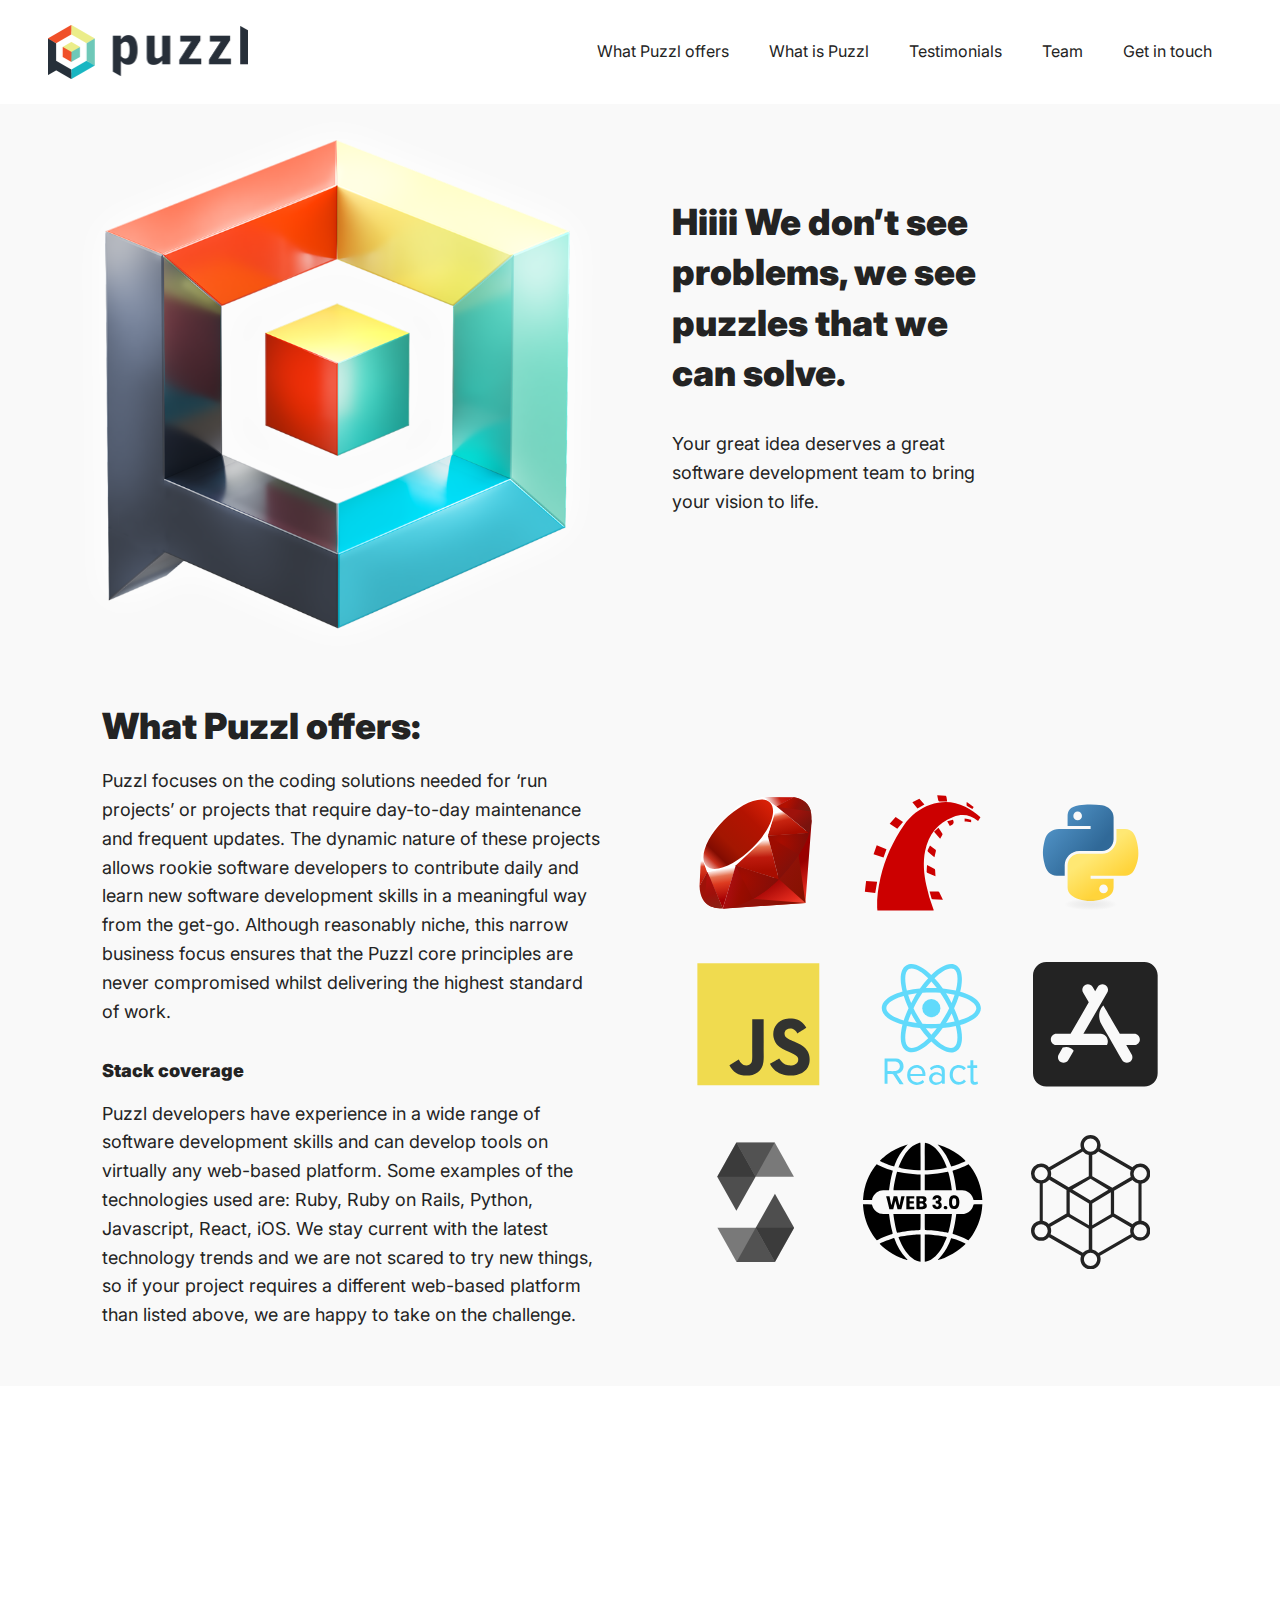
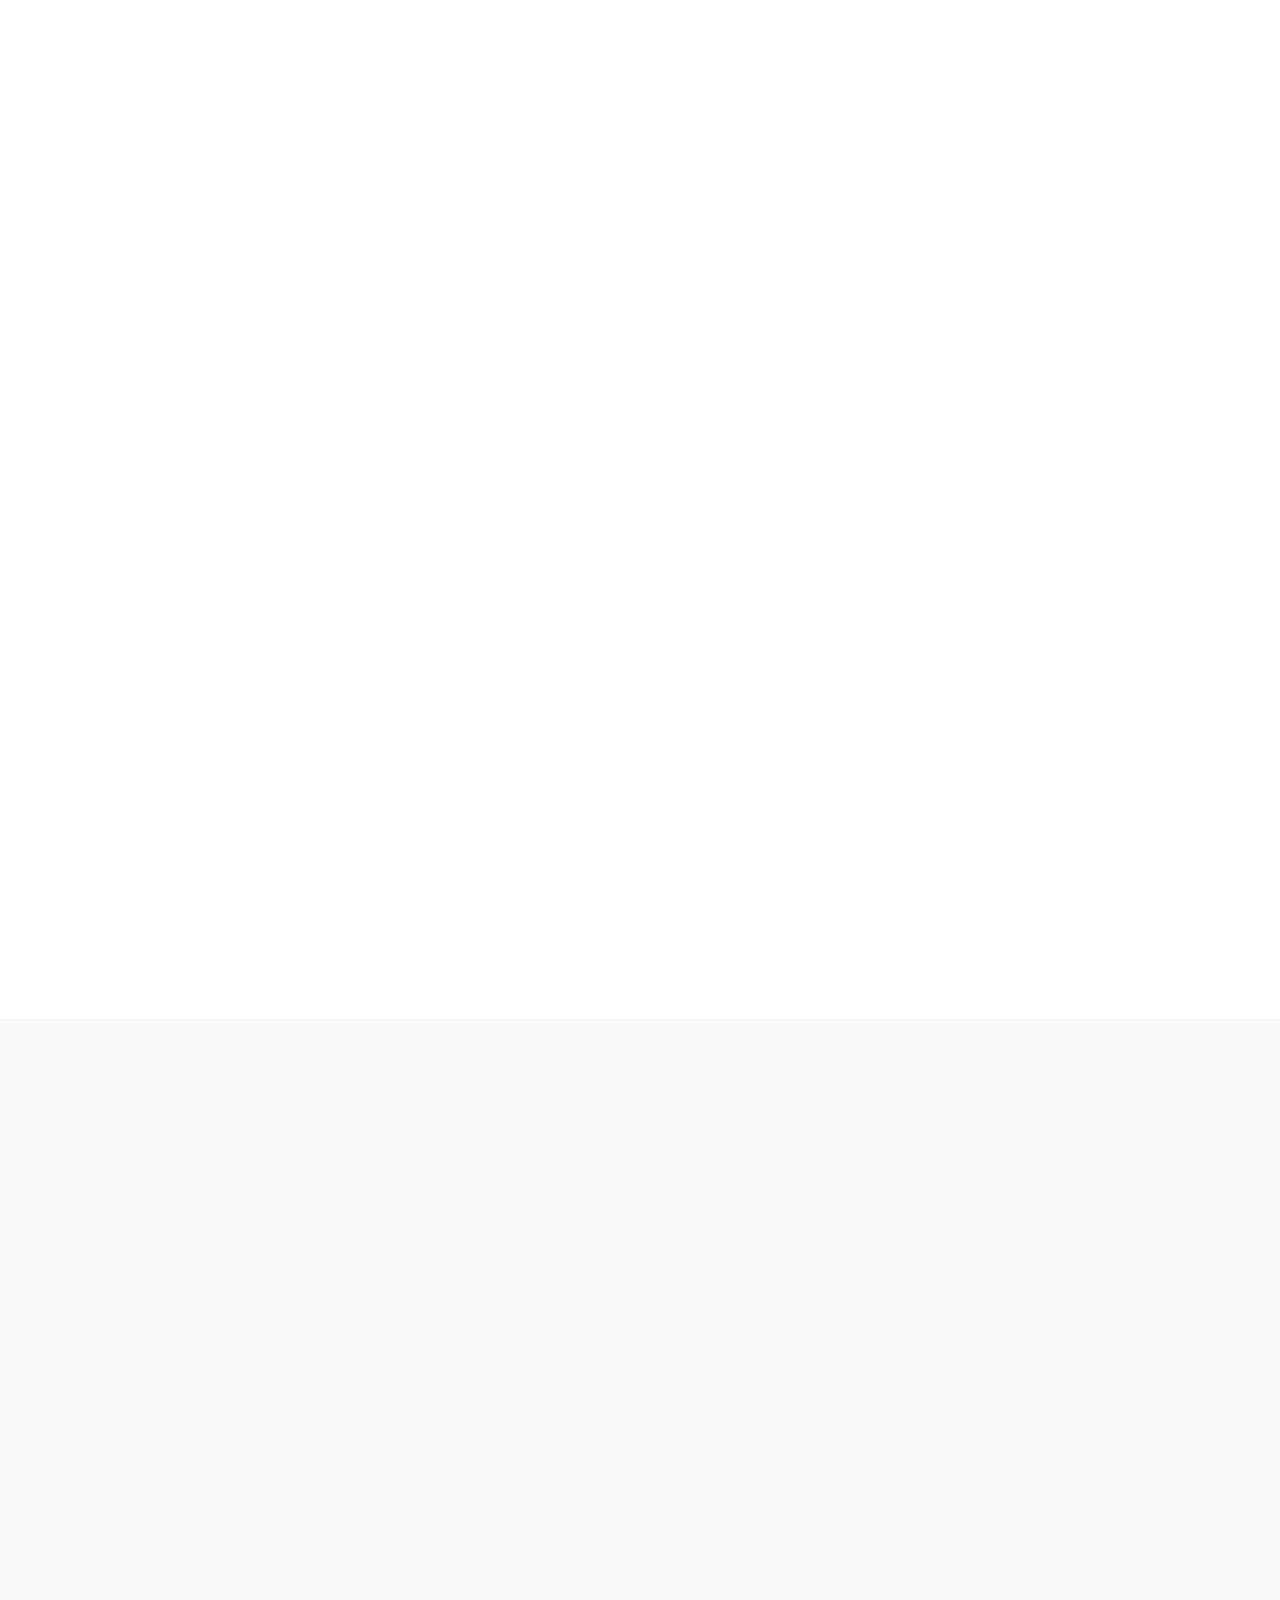
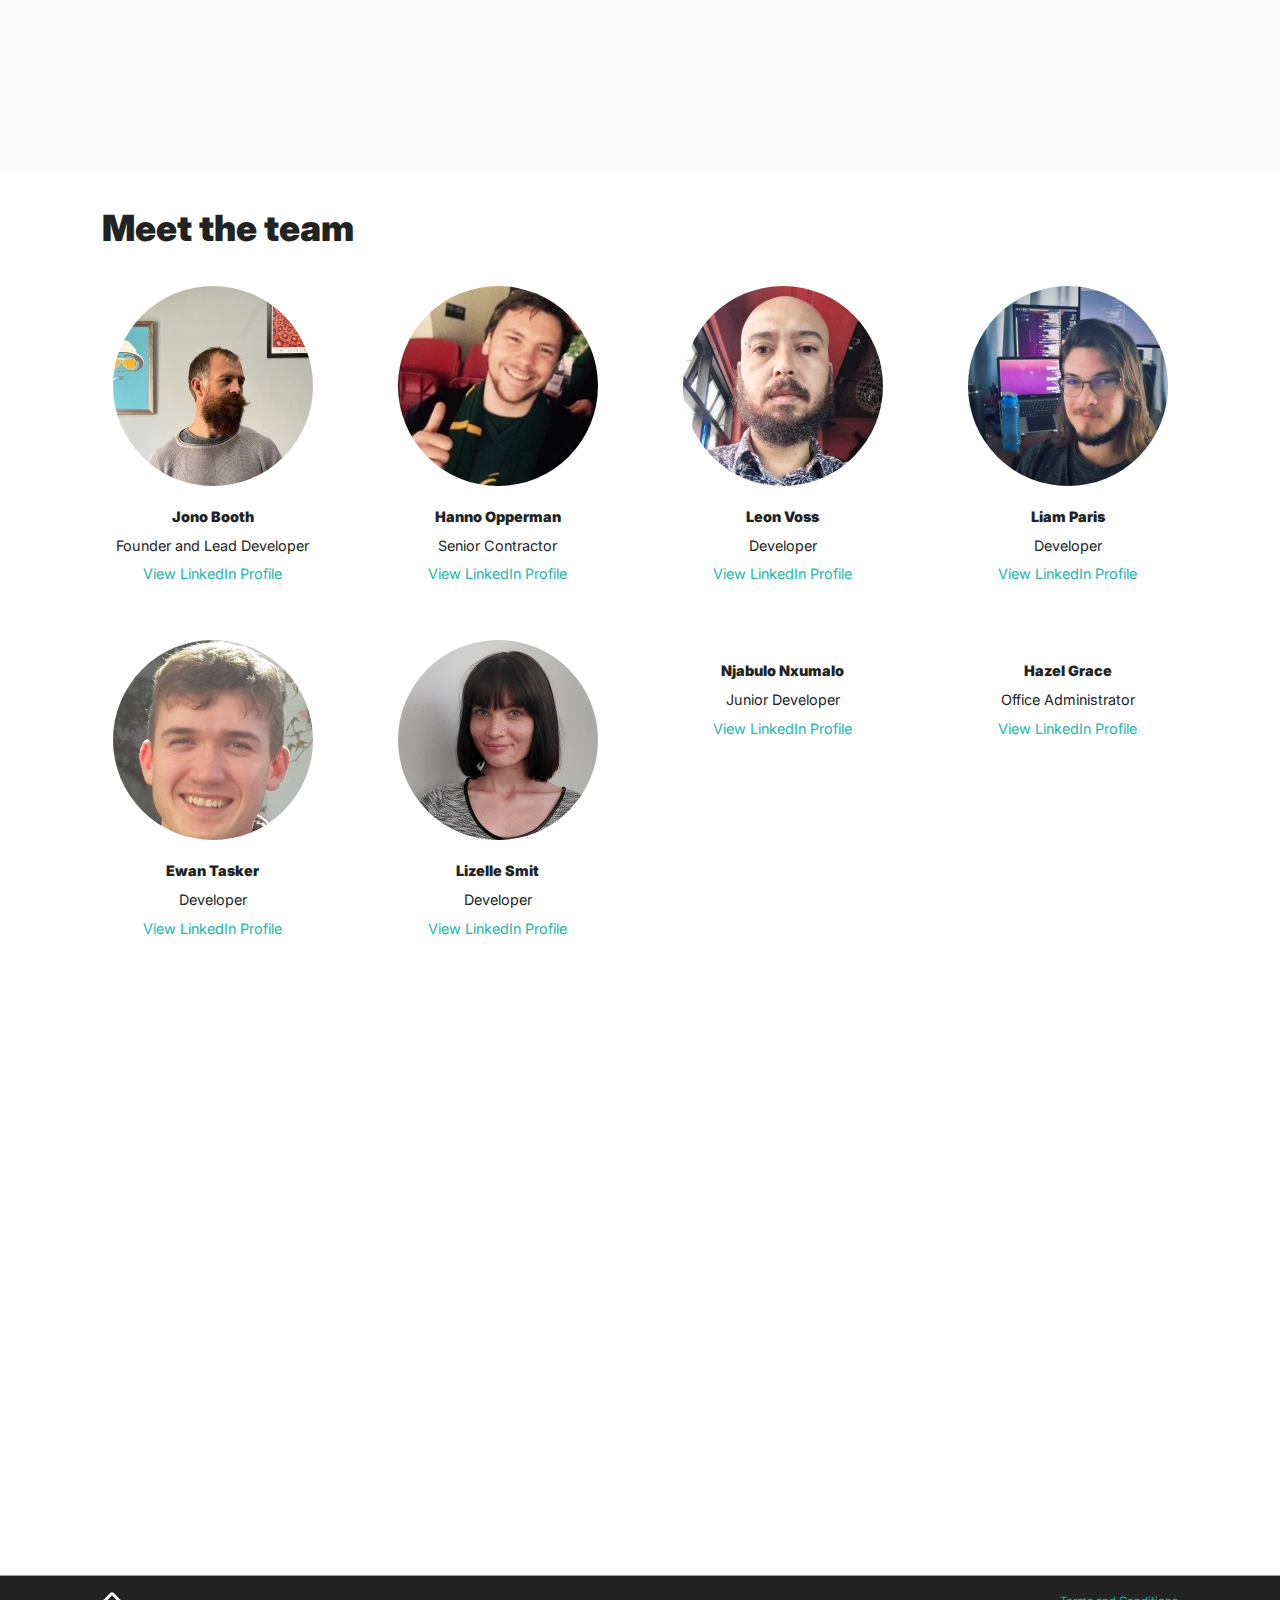
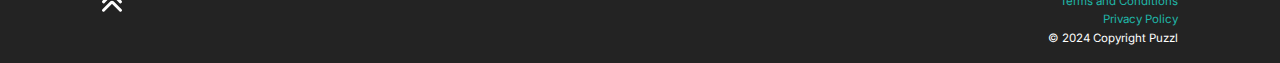
==== commit 750c7021: "Add square theme js files" ====
--- a/index.html
+++ b/index.html
@@ -1,4 +1,3 @@
-
 <!DOCTYPE html>
 <html>
   <head>
@@ -18,7 +17,8 @@
     <meta name="csrf-param" content="authenticity_token" />
 <meta name="csrf-token" content="Bz5zVnqAJaKCJf0KfWrG2vjjV0XYx-dKhPS4BxyiJ0njv-l8YqIWvExZ0RprWjlM7po5MTR4kIgdWwRVgi4PYA" />
     
-    <link rel="stylesheet" media="all" href="/css/application.css" data-turbolinks-track="reload" />
+    <link rel="stylesheet" media="all" href="/css/application.css"/>
+    
     <title>Puzzl Web Development and Media Creation</title>
 <link rel="icon" type="image/x-icon" href="/images/favicon.png">
 <link rel="apple-touch-icon" type="image/jpg" href="/images/favicon.png" sizes="180x180">
@@ -84,7 +84,7 @@
         </div>
       </div>
       <div class="col-lg-4" data-aos="fade-left">
-        <h1>We don’t see problems, we see puzzles that we can solve.</h1>
+        <h1>Hiiii We don’t see problems, we see puzzles that we can solve.</h1>
         <p><p>Your great idea deserves a great software development team to bring your vision to life.</p>
 </p>
       </div>
@@ -503,8 +503,8 @@
 </div>
 
   </body>
-  <script src="/packs/js/application-e8a6170801dd7face220.js" data-turbolinks-track="reload"></script>
-  <script src="/packs/js/src/square_theme_core-29b76257c14da972dfec.js"></script>
-  <script src="/packs/js/src/square_theme-6caec65368499a0df1c4.js"></script>
+  <script src="/js/application.js"></script>
+  <script src="/js/square_theme_core."></script>
+  <script src="/js/square_theme.js"></script>
   
 </html>
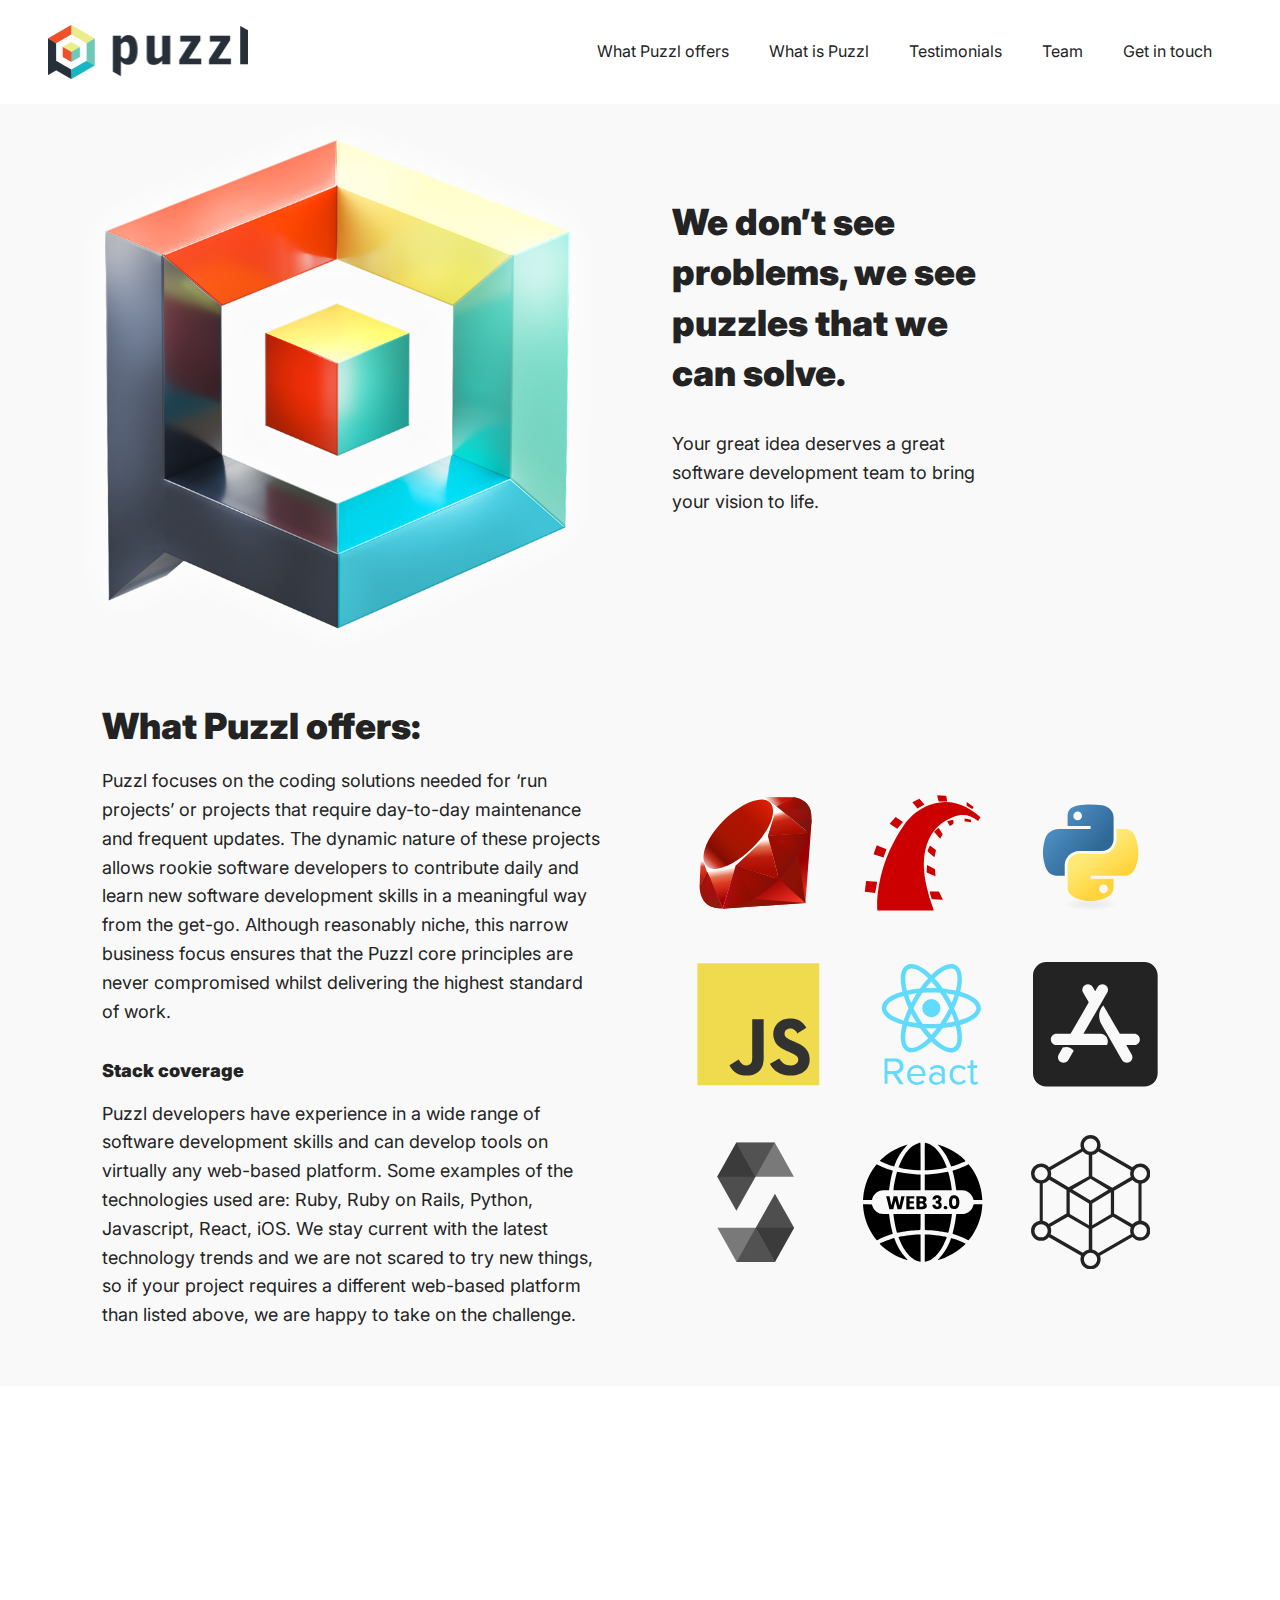
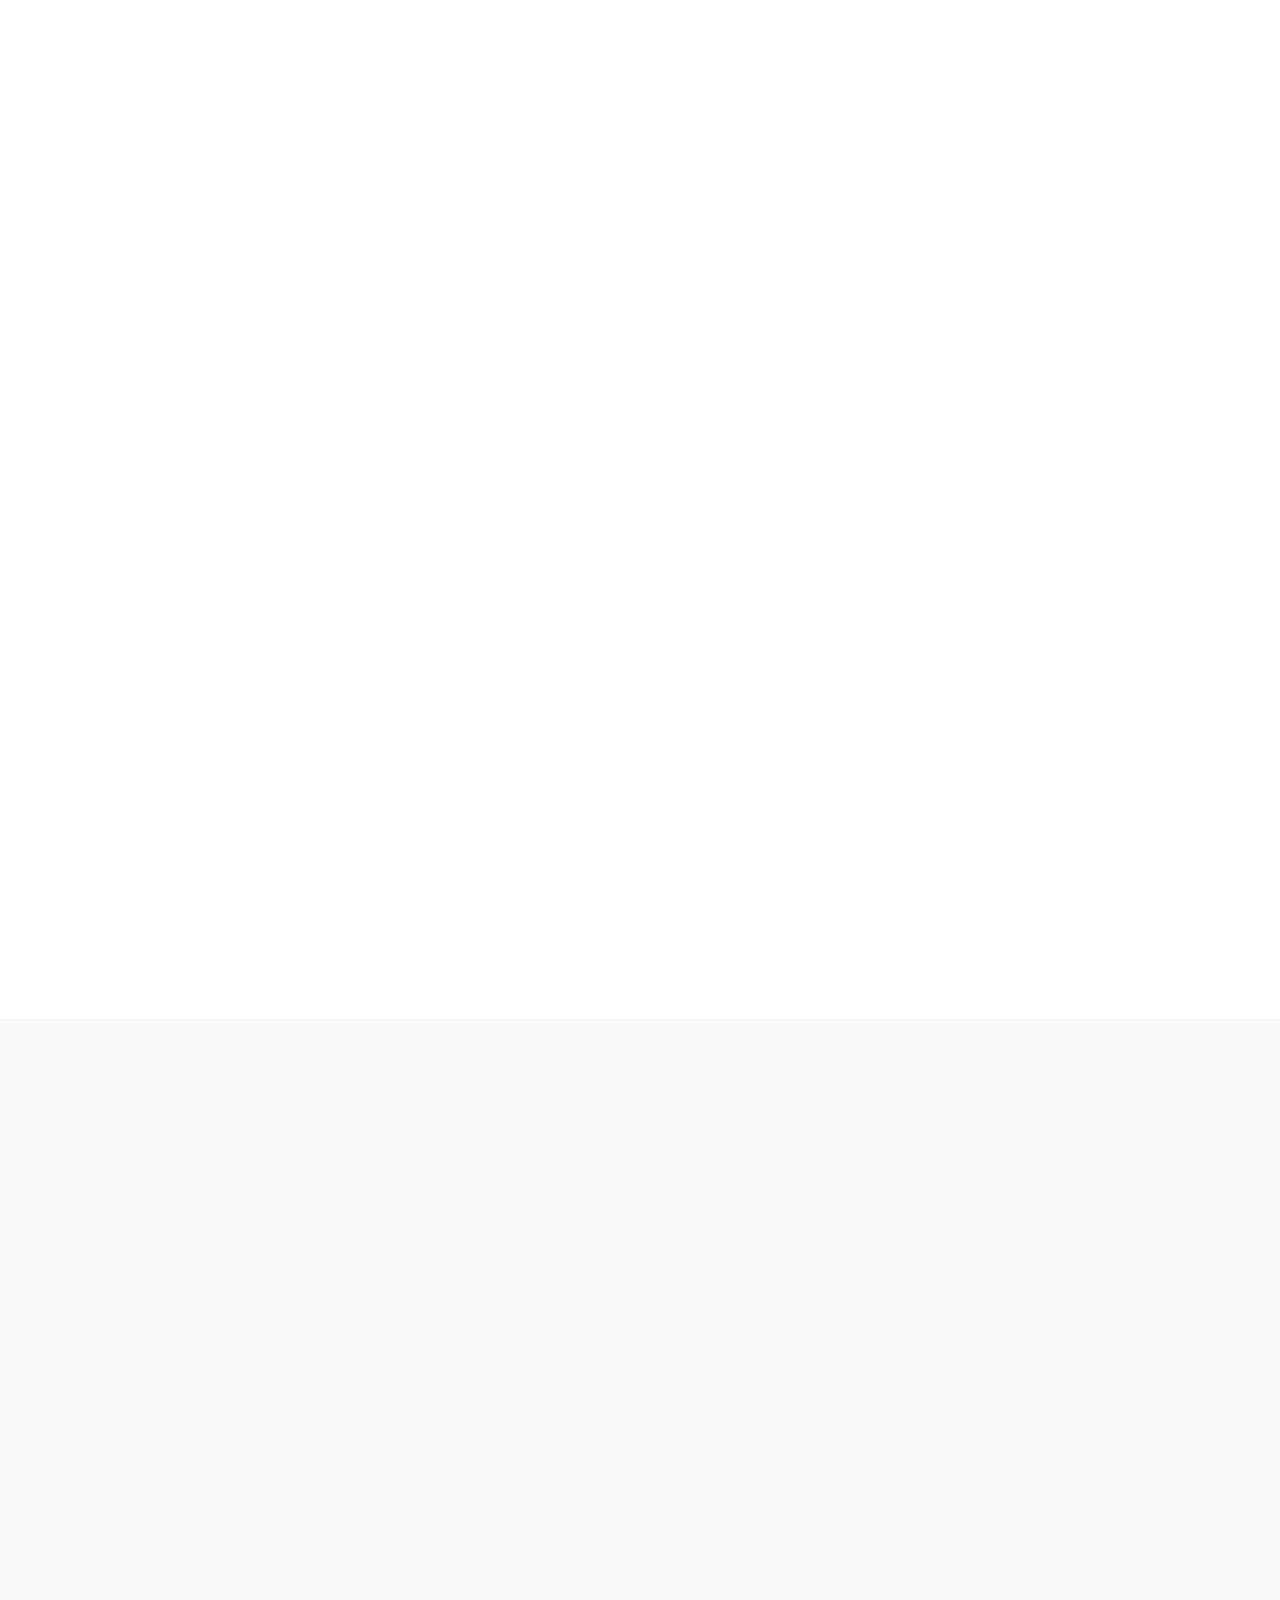
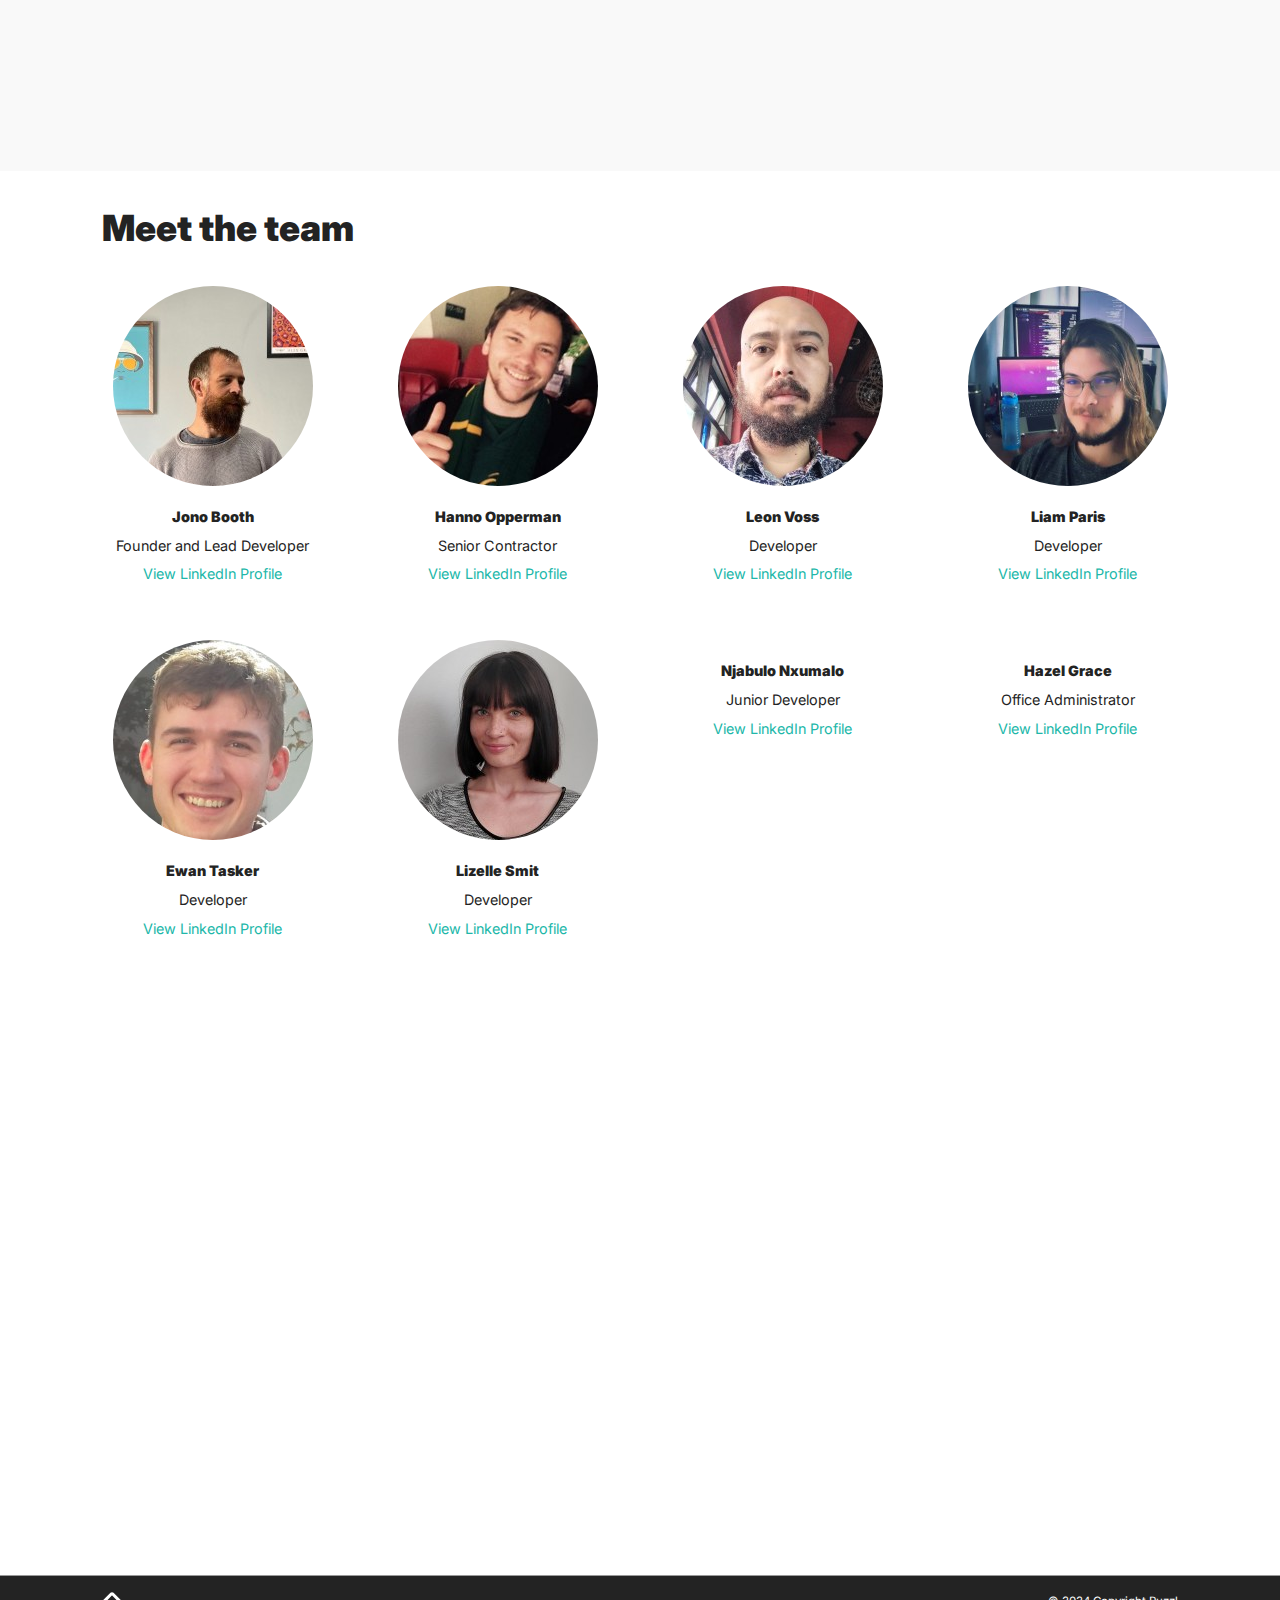
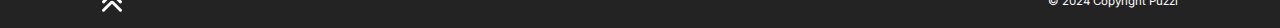
==== commit 28cbf3f8: "remove turbolinks in html" ====
--- a/index.html
+++ b/index.html
@@ -10,23 +10,22 @@
 
       gtag('config', 'G-S2LS094PLP');
     </script>
-    <title>Puzzl Media</title>
+    <title>Puzzl Media</title> 
     <meta name="viewport" content="width=device-width, initial-scale=1, shrink-to-fit=no">
     <meta name="description" content="">
-    <link rel="shortcut icon" type="image/x-icon" href="/images/favicon.png" />
+    <link rel="shortcut icon" type="image/x-icon" href="images/favicon.png" />
     <meta name="csrf-param" content="authenticity_token" />
 <meta name="csrf-token" content="Bz5zVnqAJaKCJf0KfWrG2vjjV0XYx-dKhPS4BxyiJ0njv-l8YqIWvExZ0RprWjlM7po5MTR4kIgdWwRVgi4PYA" />
     
-    <link rel="stylesheet" media="all" href="/css/application.css"/>
-    
+    <link rel="stylesheet" href="css/application.css"/>
     <title>Puzzl Web Development and Media Creation</title>
-<link rel="icon" type="image/x-icon" href="/images/favicon.png">
-<link rel="apple-touch-icon" type="image/jpg" href="/images/favicon.png" sizes="180x180">
+<link rel="icon" type="image/x-icon" href="images/favicon.png">
+<link rel="apple-touch-icon" type="image/jpg" href="images/favicon.png" sizes="180x180">
 <!-- <meta name="description" content="Puzzl is a Cape Town based digital agency offering expert web development services. Affordability and quality are the pillars of our work. Contact us for more information on how we can help you improve your web presence online.">
 <link rel="canonical" href="https://www.puzzl.co.za/">
 <meta property="og:url" content="https://www.puzzl.co.za/"> -->
 <meta property="og:image" content="/images/metalogo.jpg">
-    <script src="/js/application.js" integrity="sha384-geWF76RCwLtnZ8qwWowPQNguL3RmwHVBC9FhGdlKrxdiJJigb/j/68SIy3Te4Bkz" crossorigin="anonymous"></script>
+    <!-- <script src="/js/application.js" integrity="sha384-geWF76RCwLtnZ8qwWowPQNguL3RmwHVBC9FhGdlKrxdiJJigb/j/68SIy3Te4Bkz" crossorigin="anonymous"></script> -->
   </head>
 
   <body>
@@ -84,7 +83,7 @@
         </div>
       </div>
       <div class="col-lg-4" data-aos="fade-left">
-        <h1>Hiiii We don’t see problems, we see puzzles that we can solve.</h1>
+        <h1>We don’t see problems, we see puzzles that we can solve.</h1>
         <p><p>Your great idea deserves a great software development team to bring your vision to life.</p>
 </p>
       </div>
@@ -450,8 +449,8 @@
 					</a>
 				</div>
 				<div class="col-auto" style="text-align:right;" >
-						<span> <a class="light-sea-green" href="https://www.puzzl.co.za/terms_and_conditions">Terms and Conditions</a></span><br>
-						<span> <a class="light-sea-green" href="https://www.puzzl.co.za/privacy_policy">Privacy Policy</a></span><br>
+						<!-- <span> <a class="light-sea-green" href="https://www.puzzl.co.za/terms_and_conditions">Terms and Conditions</a></span><br>
+						<span> <a class="light-sea-green" href="https://www.puzzl.co.za/privacy_policy">Privacy Policy</a></span><br> -->
 						<span>&copy; 2024 Copyright Puzzl</span>
 				</div>
 			</div>
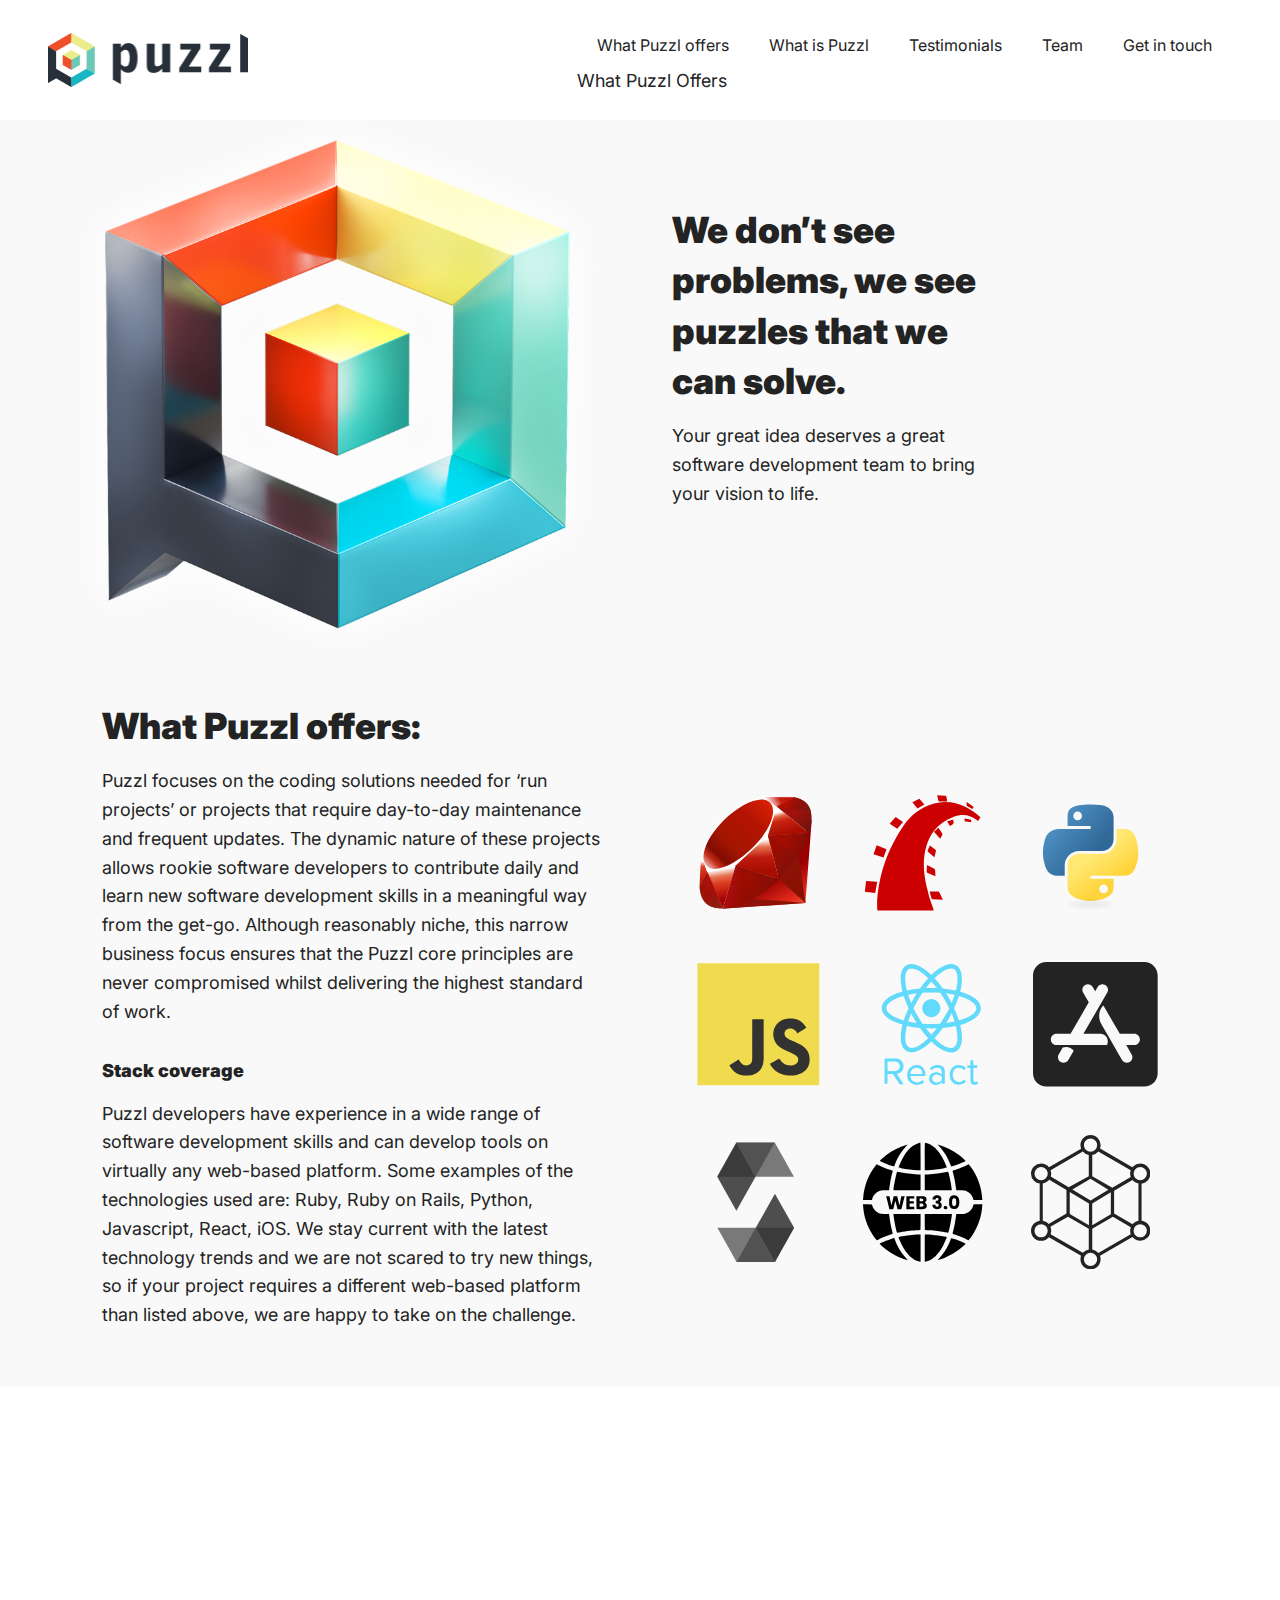
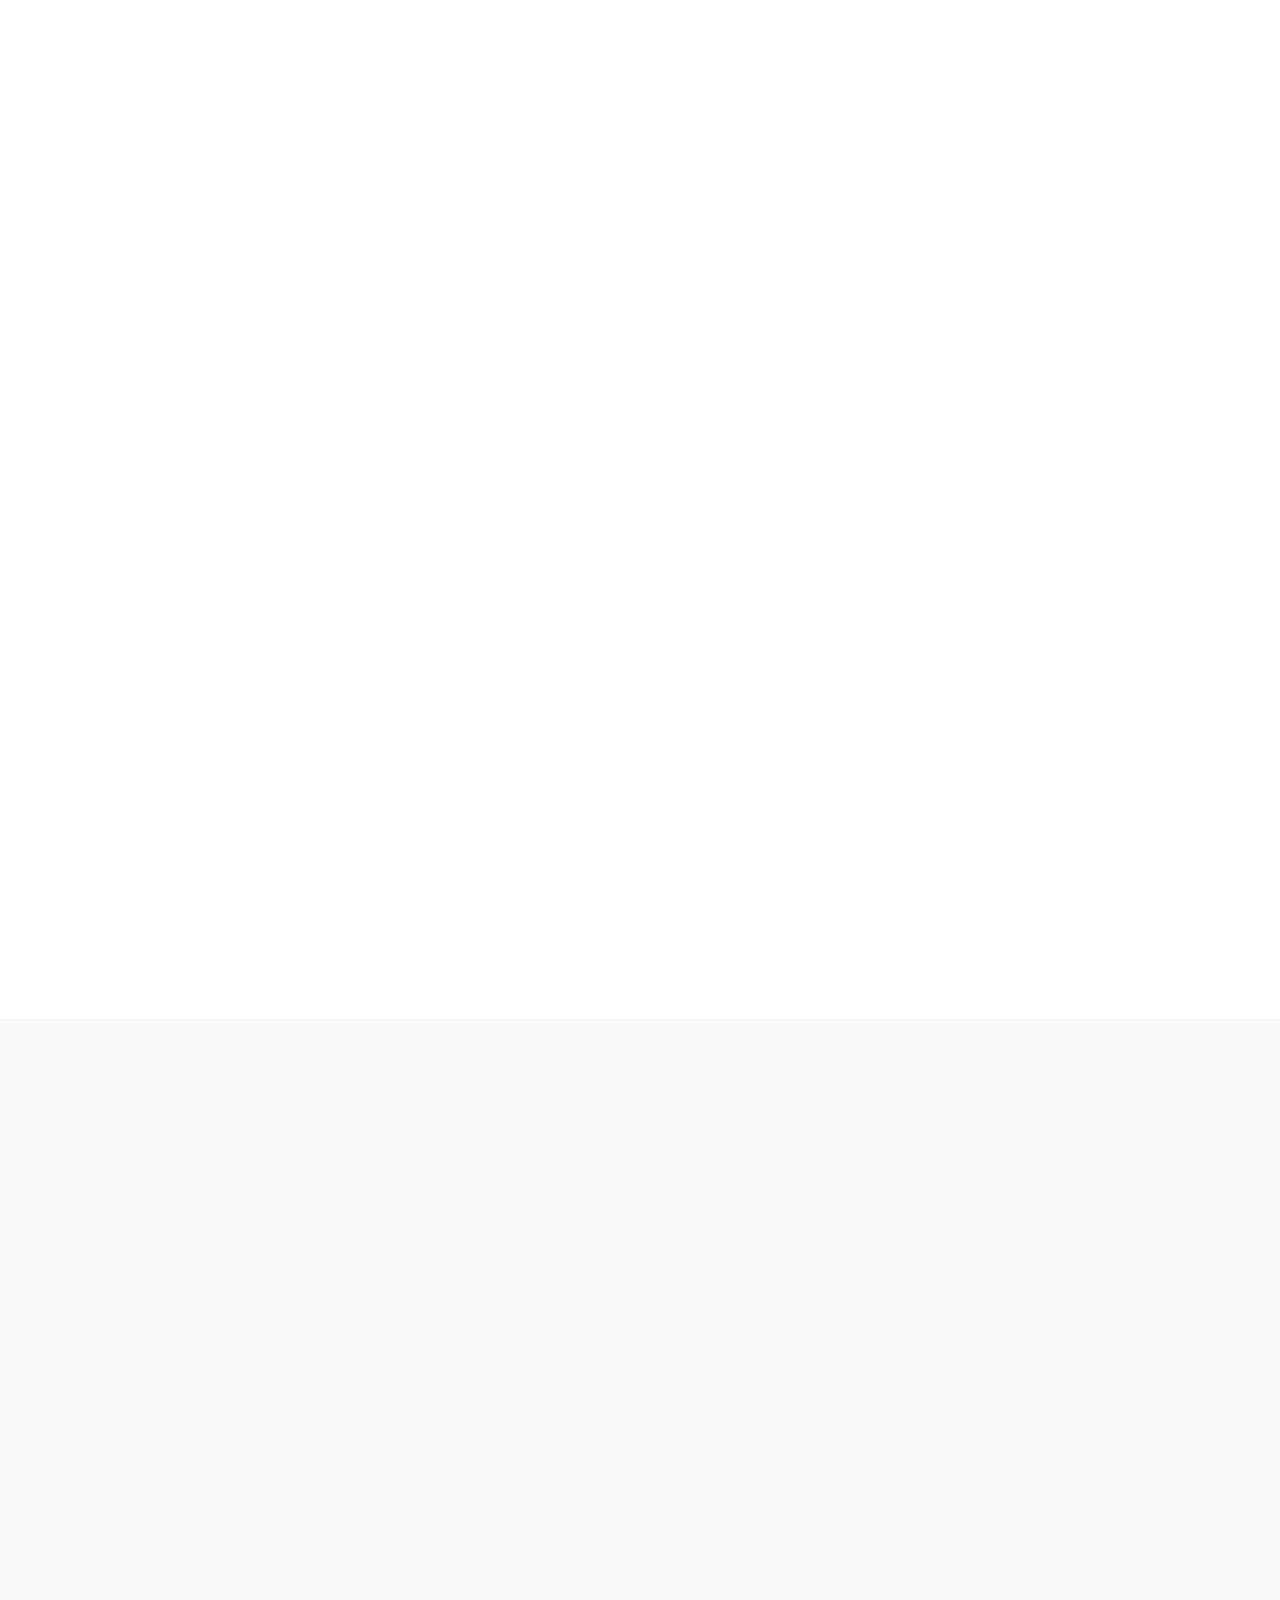
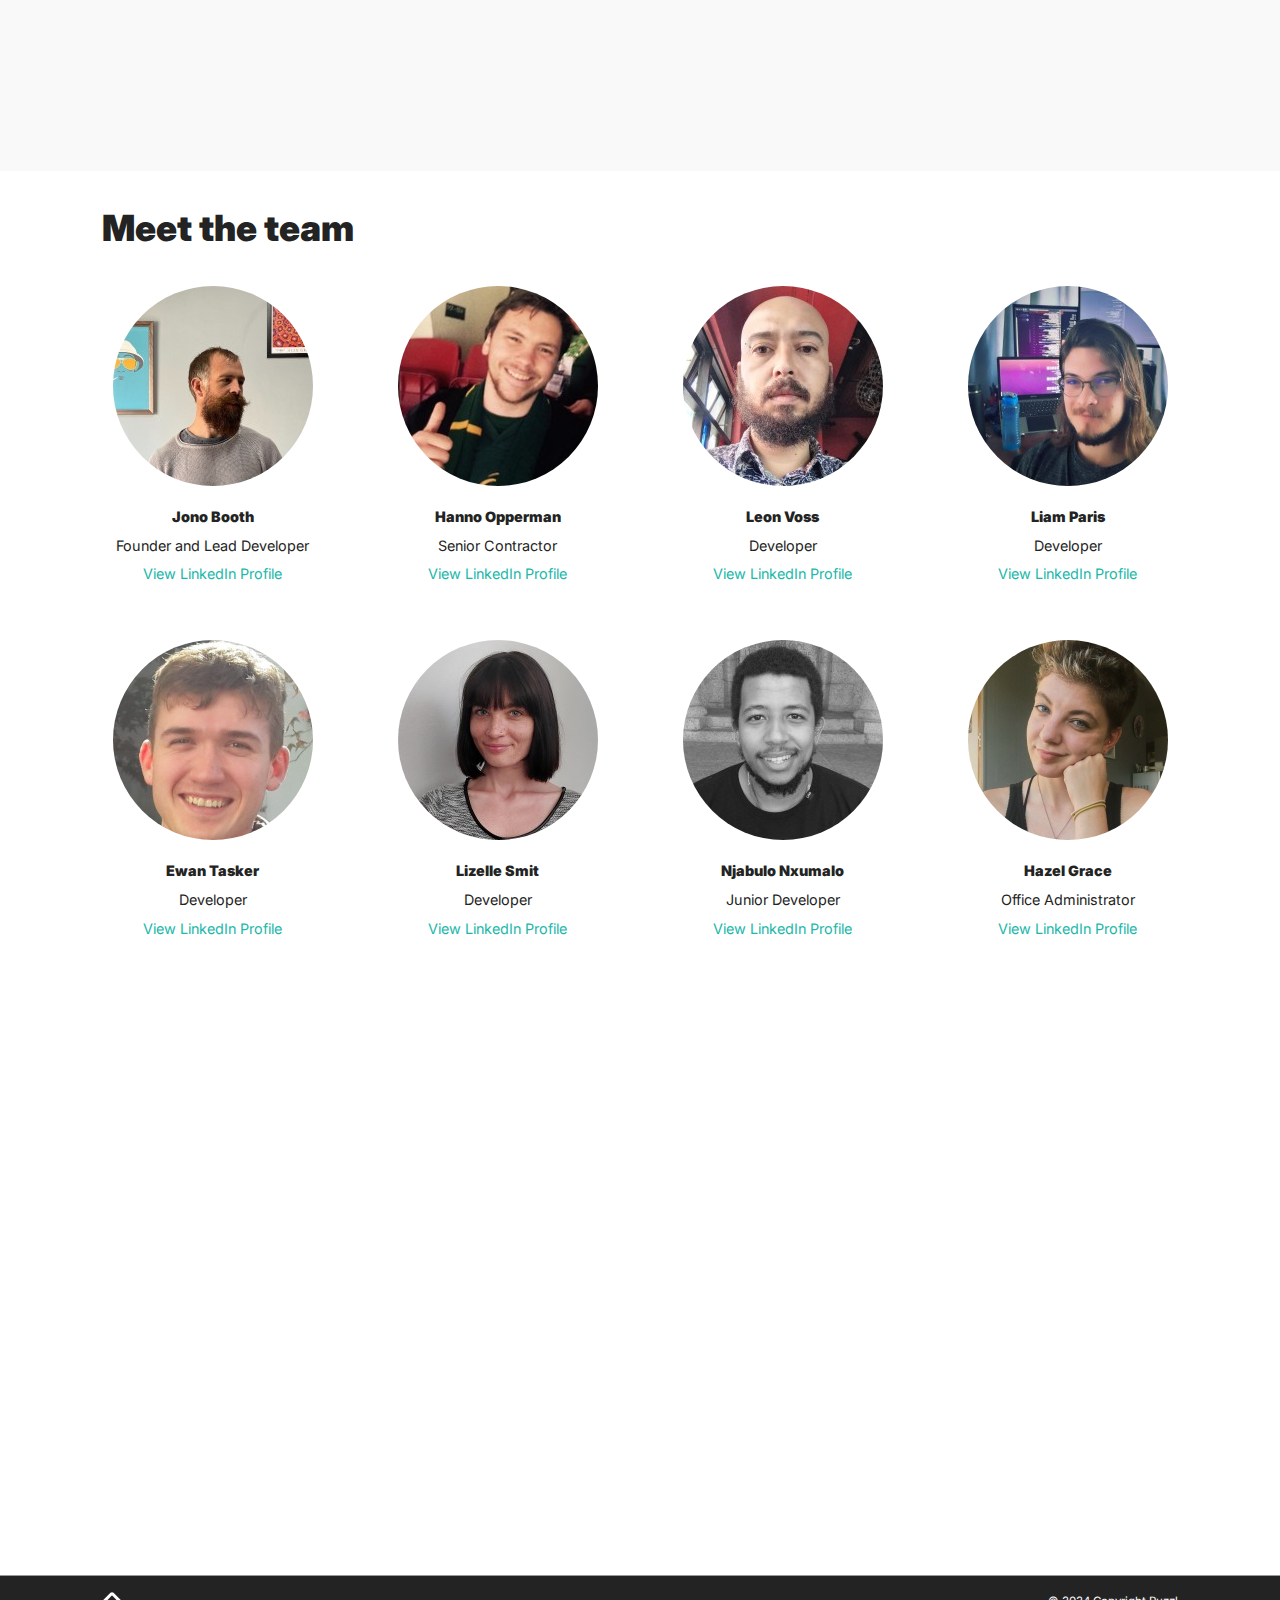
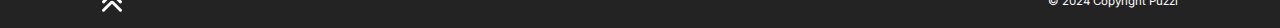
==== commit dc1f9346: "change anchor links" ====
--- a/index.html
+++ b/index.html
@@ -24,7 +24,7 @@
 <!-- <meta name="description" content="Puzzl is a Cape Town based digital agency offering expert web development services. Affordability and quality are the pillars of our work. Contact us for more information on how we can help you improve your web presence online.">
 <link rel="canonical" href="https://www.puzzl.co.za/">
 <meta property="og:url" content="https://www.puzzl.co.za/"> -->
-<meta property="og:image" content="/images/metalogo.jpg">
+<meta property="og:image" content="images/metalogo.jpg">
     <!-- <script src="/js/application.js" integrity="sha384-geWF76RCwLtnZ8qwWowPQNguL3RmwHVBC9FhGdlKrxdiJJigb/j/68SIy3Te4Bkz" crossorigin="anonymous"></script> -->
   </head>
 
@@ -35,9 +35,9 @@
 		<div class="position-relative container-fluid">
 			<!-- Skip to main content -->
 <a href="#content" class="skip-to-main sr-only-focusable" role="button">Skip to main content</a>
-
-			<a aria-expanded="false" aria-haspopup="true" data-bs-scroll="true" href="/#heading">
-				<img title="" alt="" width="200" src="/images/logo.png" />
+<!-- change these hrefs as well !! -->
+			<a aria-expanded="false" aria-haspopup="true" data-bs-scroll="true" href="/">
+				<img title="" alt="" width="200" src="images/logo.png" />
 </a>      <!-- Toggler -->
 			<button class="navbar-toggler ml-auto" type="button" data-bs-toggle="collapse" data-bs-target="#navbarCollapse" aria-expanded="false" aria-label="Toggle navigation">
 				<span class="navbar-toggler-icon"></span>
@@ -47,8 +47,9 @@
       	<!-- Navigation -->
 				<ul class="navbar-nav ml-auto">
 					<li class="nav-item">
-						<a class="nav-link" aria-expanded="false" aria-haspopup="true" data-bs-scroll="true" role="button" href="/#what_puzzl_offers">What Puzzl offers</a>
-					</li>
+						<a class="nav-link" aria-expanded="false" aria-haspopup="true" data-bs-scroll="true" role="button" id="/#what_puzzl_offers">What Puzzl offers</a>
+            <div id="what_puzzl_offers">What Puzzl Offers</div>
+          </li>
 					<li class="nav-item">
 						<a class="nav-link" aria-expanded="false" aria-haspopup="true" data-bs-scroll="true" role="button" href="/#what_is_puzzl">What is Puzzl</a>
           </li>
@@ -78,14 +79,13 @@
       <div class="col-lg-6 mb-5 mb-lg-0" data-aos="fade-right">
         <div class="py-12 py-lg-15">
           <div class="bg-image mr-lg-5" style="display: flex; justify-content: center;" >
-          <img title="" alt="" src="/images/logoforweb.png" />
+          <img title="" alt="" src="images/logoforweb.png" />
           </div>
         </div>
       </div>
       <div class="col-lg-4" data-aos="fade-left">
         <h1>We don’t see problems, we see puzzles that we can solve.</h1>
-        <p><p>Your great idea deserves a great software development team to bring your vision to life.</p>
-</p>
+        <p>Your great idea deserves a great software development team to bring your vision to life.</p>
       </div>
     </div>
   </div>
@@ -229,29 +229,29 @@
 
 <!--What is puzzl-->
 <section class="py-2 my-4 scroll-mt-104" id="what_is_puzzl">
-  <div class="container">
-    <div class="row align-items-center">
-      <div  class="col-lg-6 pr-5" data-aos="fade-right">
-        <h1>What is Puzzl?</h1>
-        <p>Puzzl delivers senior software developer workmanship at an affordable price no matter the build. The Puzzl experience hinges on four core principles:</p>
-        <h4><i class="fa fa-university" aria-hidden="true">&nbsp</i>Access to expert software developers</h4>
-        <p>Senior software developers correspond directly with clients and take full accountability for the project. Over time, rookie software developers are integrated into correspondence on the project as their skills develop to ensure they are up to the task and ready to help to the best of their abilities.</p>
-        <h4><i class="fa fa-users" aria-hidden="true">&nbsp</i>Skills development</h4>
-        <p>Puzzl aims to help reduce the dual challenge of software skill shortage and high unemployment. Novice software developers learn coding and professional skills through working with a highly skilled senior software developer on a daily basis, where they are brought up through our mentor programs in order to build up their knowledge and experience.
-</p>
-        <h4><i class="fa fa-graduation-cap" aria-hidden="true">&nbsp</i>Symbiotic rookie-mentor relationships</h4>
-        <p>Having simpler coding tasks completed by supervised rookies reduces the cost of the Puzzl experience. Senior mentors work alongside rookie software developers and review all code to ensure quality standards are adhered to throughout the entire project, while passing on valuable knowledge to the next generation of developers.</p>
-        <h4 ><i class="fa fa-bar-chart" aria-hidden="true">&nbsp</i>Reducing project stress</h4>
-        <p>The synergetic mentor-rookie relationship ensures that project knowledge is shared and never rests on a single person. In this way, Puzzl reduces the debilitating costs of churn and ensures the project always runs smoothly and in a timely manner whilst ensuring you, the client, is always kept up to date.</p>
-      </div>
-      <!-- <div class="col-lg-6 pr-5" data-aos="fade-left">
-        <div class="row no-gutters mx-n2 mx-lg-0 bg-cover" data-jarallax data-speed=".8">
-          <img class="display-none-mobile" src="/assets/photos/puzzle2-e0945f3d33d29bdeb7b16a83a86bd5b415dab3614ff966e489b2f7add79069f4.jpg" />
+    <div class="container">
+      <div class="row align-items-center">
+        <div  class="col-lg-6 pr-5" data-aos="fade-right">
+          <h1 id="what_is_puzzl">What is Puzzl?</h1>
+          <p>Puzzl delivers senior software developer workmanship at an affordable price no matter the build. The Puzzl experience hinges on four core principles:</p>
+          <h4><i class="fa fa-university" aria-hidden="true">&nbsp</i>Access to expert software developers</h4>
+          <p>Senior software developers correspond directly with clients and take full accountability for the project. Over time, rookie software developers are integrated into correspondence on the project as their skills develop to ensure they are up to the task and ready to help to the best of their abilities.</p>
+          <h4><i class="fa fa-users" aria-hidden="true">&nbsp</i>Skills development</h4>
+          <p>Puzzl aims to help reduce the dual challenge of software skill shortage and high unemployment. Novice software developers learn coding and professional skills through working with a highly skilled senior software developer on a daily basis, where they are brought up through our mentor programs in order to build up their knowledge and experience.
+  </p>
+          <h4><i class="fa fa-graduation-cap" aria-hidden="true">&nbsp</i>Symbiotic rookie-mentor relationships</h4>
+          <p>Having simpler coding tasks completed by supervised rookies reduces the cost of the Puzzl experience. Senior mentors work alongside rookie software developers and review all code to ensure quality standards are adhered to throughout the entire project, while passing on valuable knowledge to the next generation of developers.</p>
+          <h4 ><i class="fa fa-bar-chart" aria-hidden="true">&nbsp</i>Reducing project stress</h4>
+          <p>The synergetic mentor-rookie relationship ensures that project knowledge is shared and never rests on a single person. In this way, Puzzl reduces the debilitating costs of churn and ensures the project always runs smoothly and in a timely manner whilst ensuring you, the client, is always kept up to date.</p>
         </div>
-      </div> -->
-    </div>
-  </div>
-</section>
+        <!-- <div class="col-lg-6 pr-5" data-aos="fade-left">
+          <div class="row no-gutters mx-n2 mx-lg-0 bg-cover" data-jarallax data-speed=".8">
+            <img class="display-none-mobile" src="immages/puzzle2.jpg" />
+          </div>
+        </div> -->
+      </div>
+    </div>
+  </section>
 
 <!-- testimonials -->
 <section class="py-5 my-4 bg-light scroll-mt-104" id="testimonials">
@@ -294,7 +294,7 @@
     <div class="row justify-content-center text-center">
         <div class="col-md-3 mb-5">
     <div class="swiper-slide "> 
-      <img title="" alt="" class="img-fluid rounded-circle my-3" src="/images/Jono.jpg" />
+      <img title="" alt="" class="img-fluid rounded-circle my-3" src="images/Jono.jpg" />
     <br>
       <small><strong>Jono Booth</strong><br/>
       Founder and Lead Developer<br/>
@@ -314,7 +314,7 @@
   </div>
   <div class="col-md-3 mb-5">
     <div class="swiper-slide "> 
-      <img class="img-fluid rounded-circle my-3" src="/images/Leon.jpg" />
+      <img class="img-fluid rounded-circle my-3" src="images/Leon.jpg" />
     <br>
       <small><strong>Leon Voss</strong><br/>
       Developer<br/>
@@ -324,7 +324,7 @@
   </div>
   <div class="col-md-3 mb-5">
     <div class="swiper-slide "> 
-      <img title="" alt="" class="img-fluid rounded-circle my-3" src="/images/Liam.jpg" />
+      <img title="" alt="" class="img-fluid rounded-circle my-3" src="images/Liam.jpg" />
     <br>
       <small><strong>Liam Paris</strong><br/>
       Developer<br/>
@@ -334,7 +334,7 @@
   </div>
   <div class="col-md-3 mb-5">
     <div class="swiper-slide "> 
-      <img title="" alt="" class="img-fluid rounded-circle my-3" src="/images/Ewan.jpg" />
+      <img title="" alt="" class="img-fluid rounded-circle my-3" src="images/Ewan.jpg" />
     <br>
       <small><strong>Ewan Tasker</strong><br/>
       Developer<br/>
@@ -344,7 +344,7 @@
   </div>
   <div class="col-md-3 mb-5">
     <div class="swiper-slide "> 
-      <img title="" alt="" class="img-fluid rounded-circle my-3" src="/images/Lizelle.jpg" />
+      <img title="" alt="" class="img-fluid rounded-circle my-3" src="images/Lizelle.jpg" />
     <br>
       <small><strong>Lizelle Smit</strong><br/>
       Developer<br/>
@@ -354,7 +354,7 @@
   </div>
   <div class="col-md-3 mb-5">
     <div class="swiper-slide "> 
-      <img title="" alt="" class="img-fluid rounded-circle my-3" src="/assets/Njabulo-2520e1eca041e0ece6ff6de6bf96a51e5d31a6a99163c56dd017895ece3930cd.jpg" />
+      <img title="" alt="" class="img-fluid rounded-circle my-3" src="images/Njabulo.jpeg" />
     <br>
       <small><strong>Njabulo Nxumalo</strong><br/>
       Junior Developer<br/>
@@ -364,7 +364,7 @@
   </div>
   <div class="col-md-3 mb-5">
     <div class="swiper-slide "> 
-      <img title="" alt="" class="img-fluid rounded-circle my-3" src="/assets/Hazel-e6a35821636e42e1018b74d255409f868ffcf8aad5083fd6a6a11eba03d2df85.jpg" />
+      <img title="" alt="" class="img-fluid rounded-circle my-3" src="images/Hazel.jpg" />
     <br>
       <small><strong>Hazel Grace</strong><br/>
       Office Administrator<br/>
@@ -429,7 +429,7 @@
         </div>
           <div class="col-lg-6 pr-5 mb-6 mb-lg-0" data-aos="fade-left">
             <div class="" data-jarallax data-speed=".8">
-              <img src="/assets/photos/photo-51-a0e42ee7462ce6835024dd3b7792d7246345943723fb3800d58567ca63a04f5d.jpg" class="display-none-mobile img-fluid"></img>
+              <img src="images/photo-hello.jpg" class="display-none-mobile img-fluid"></img>
             </div>
          </div>
       </div>
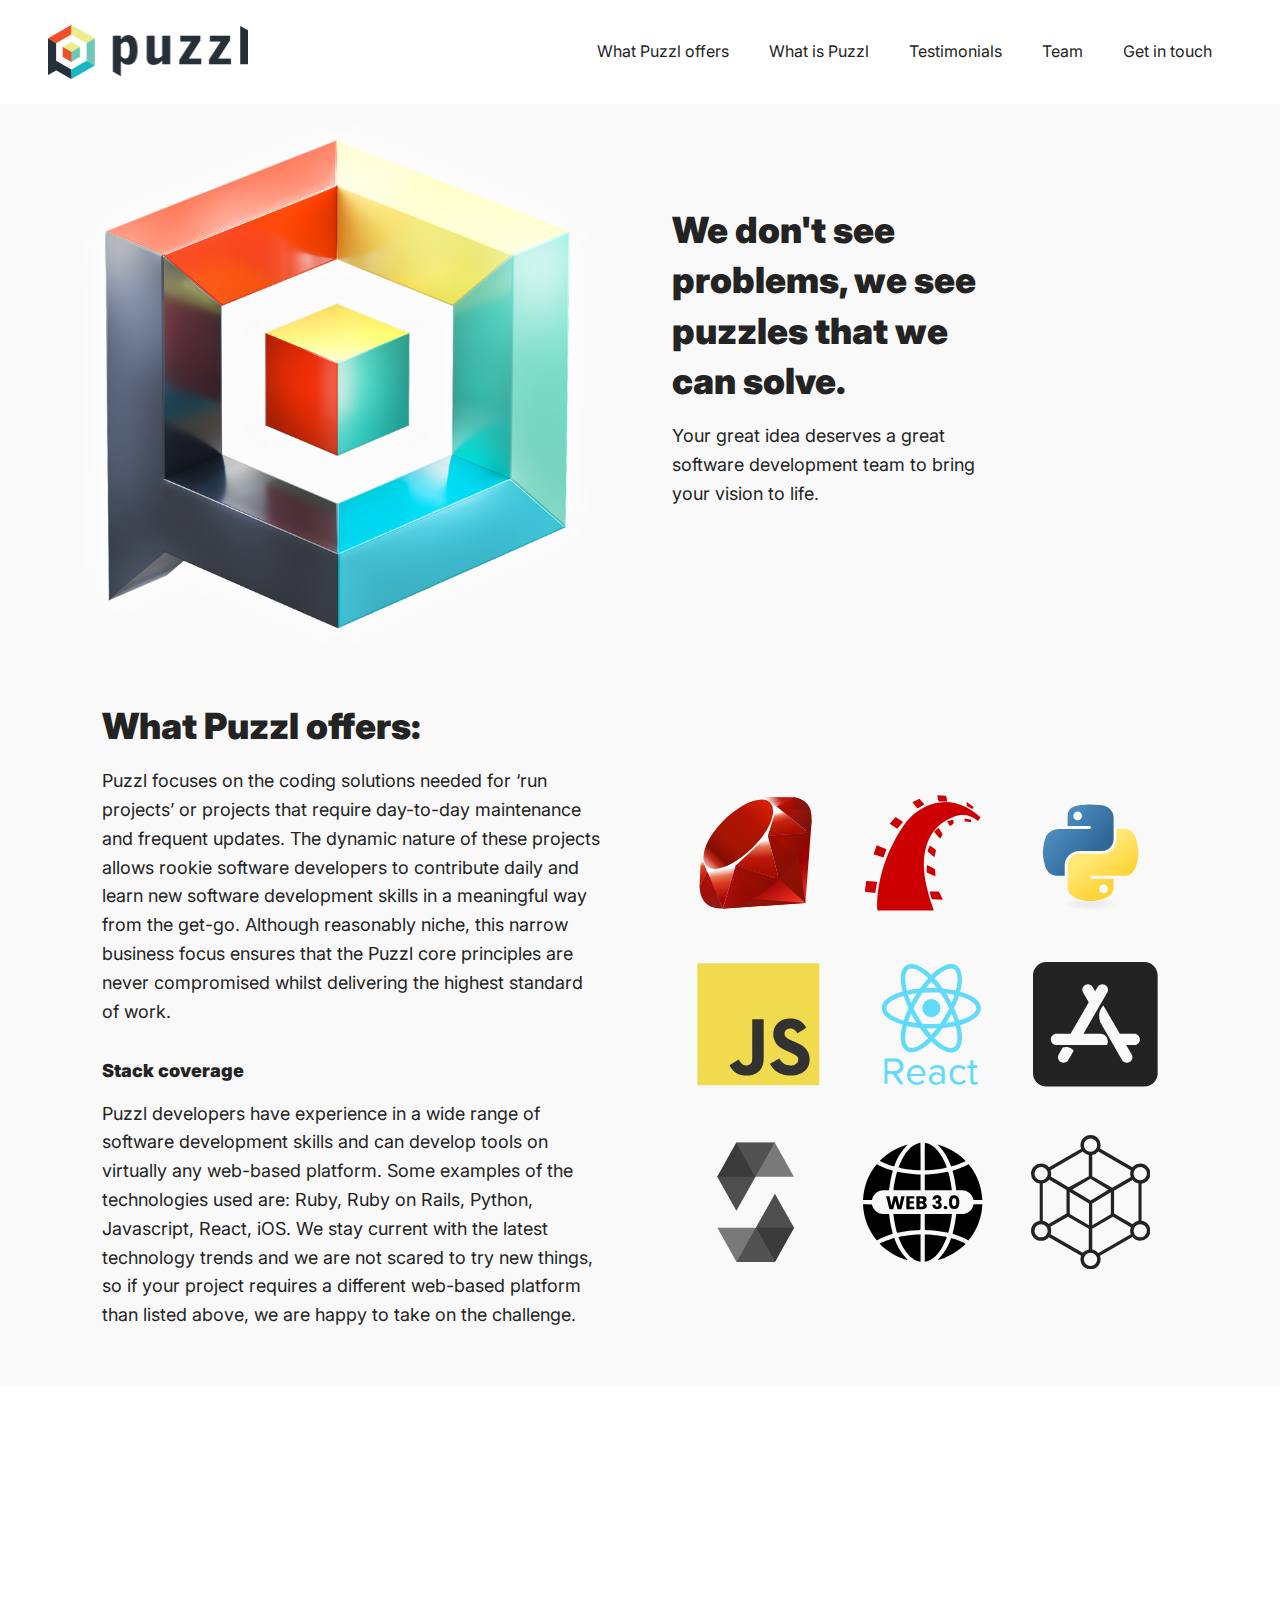
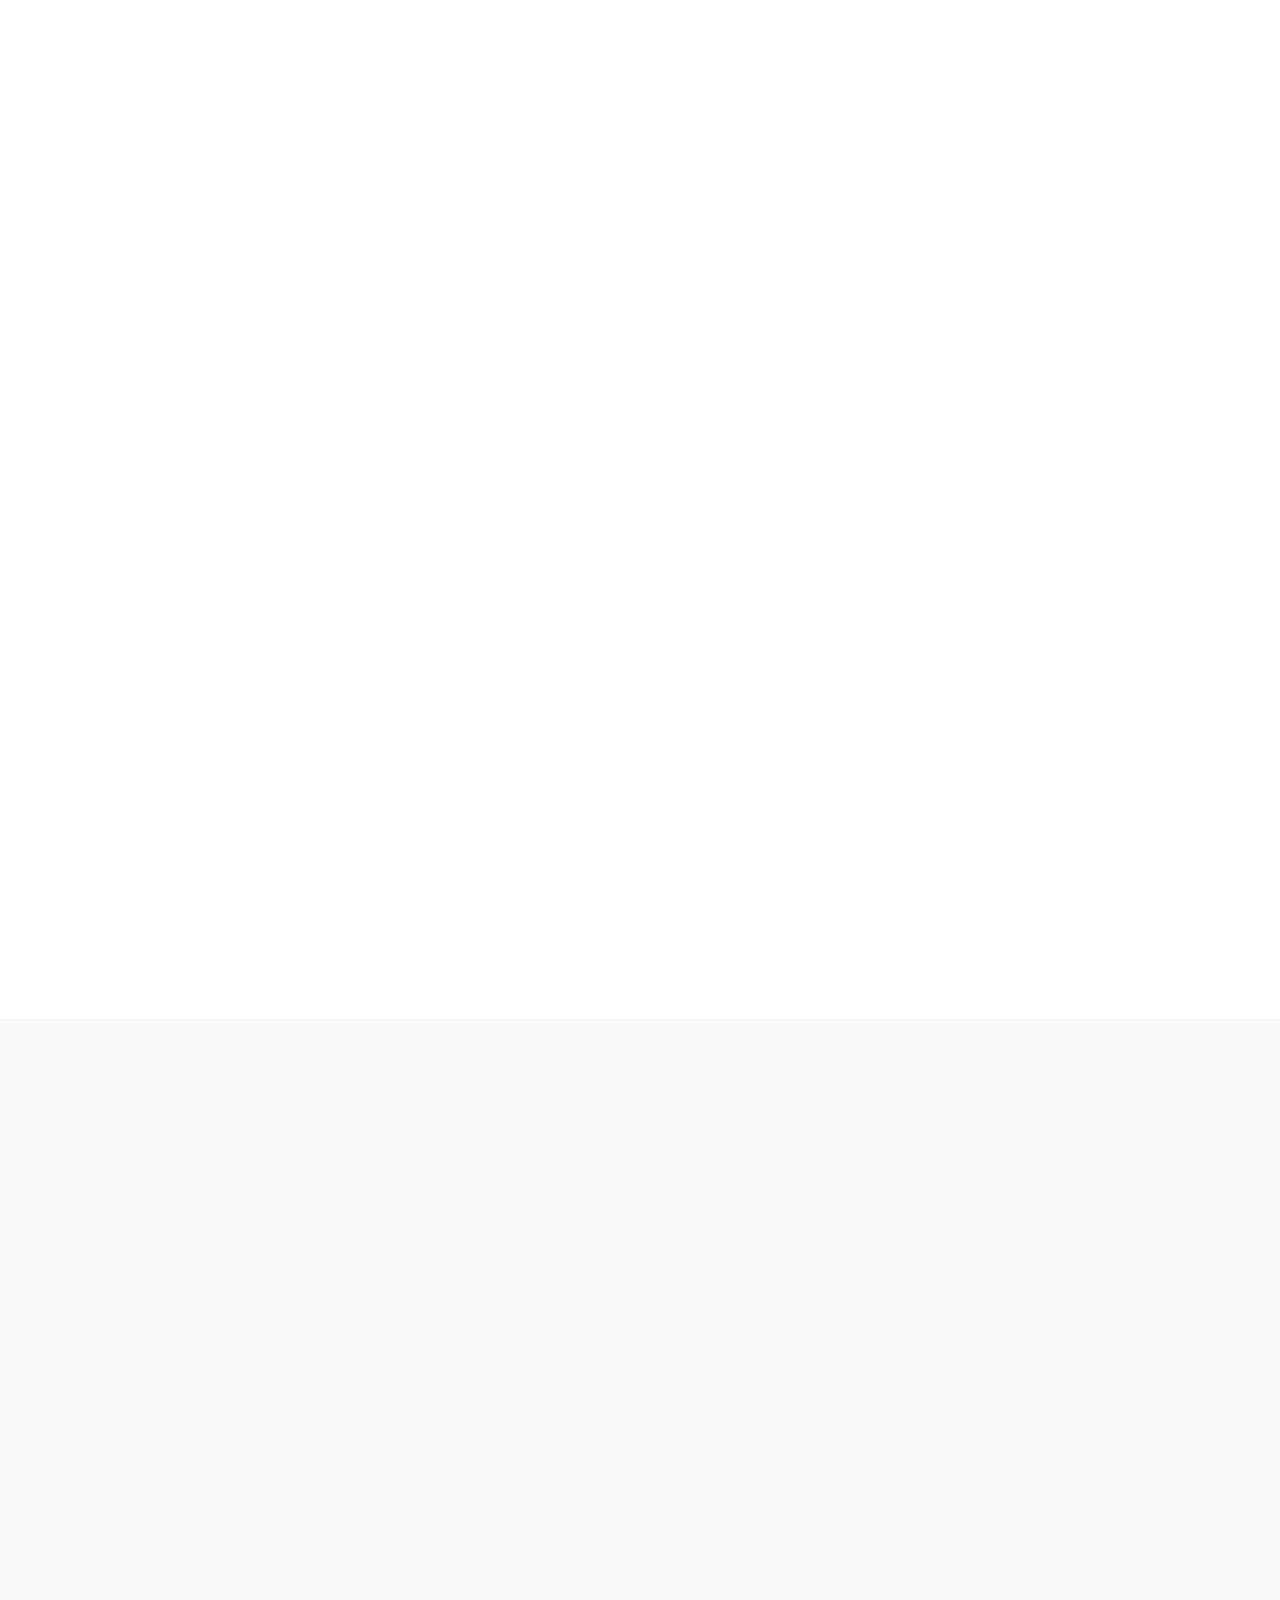
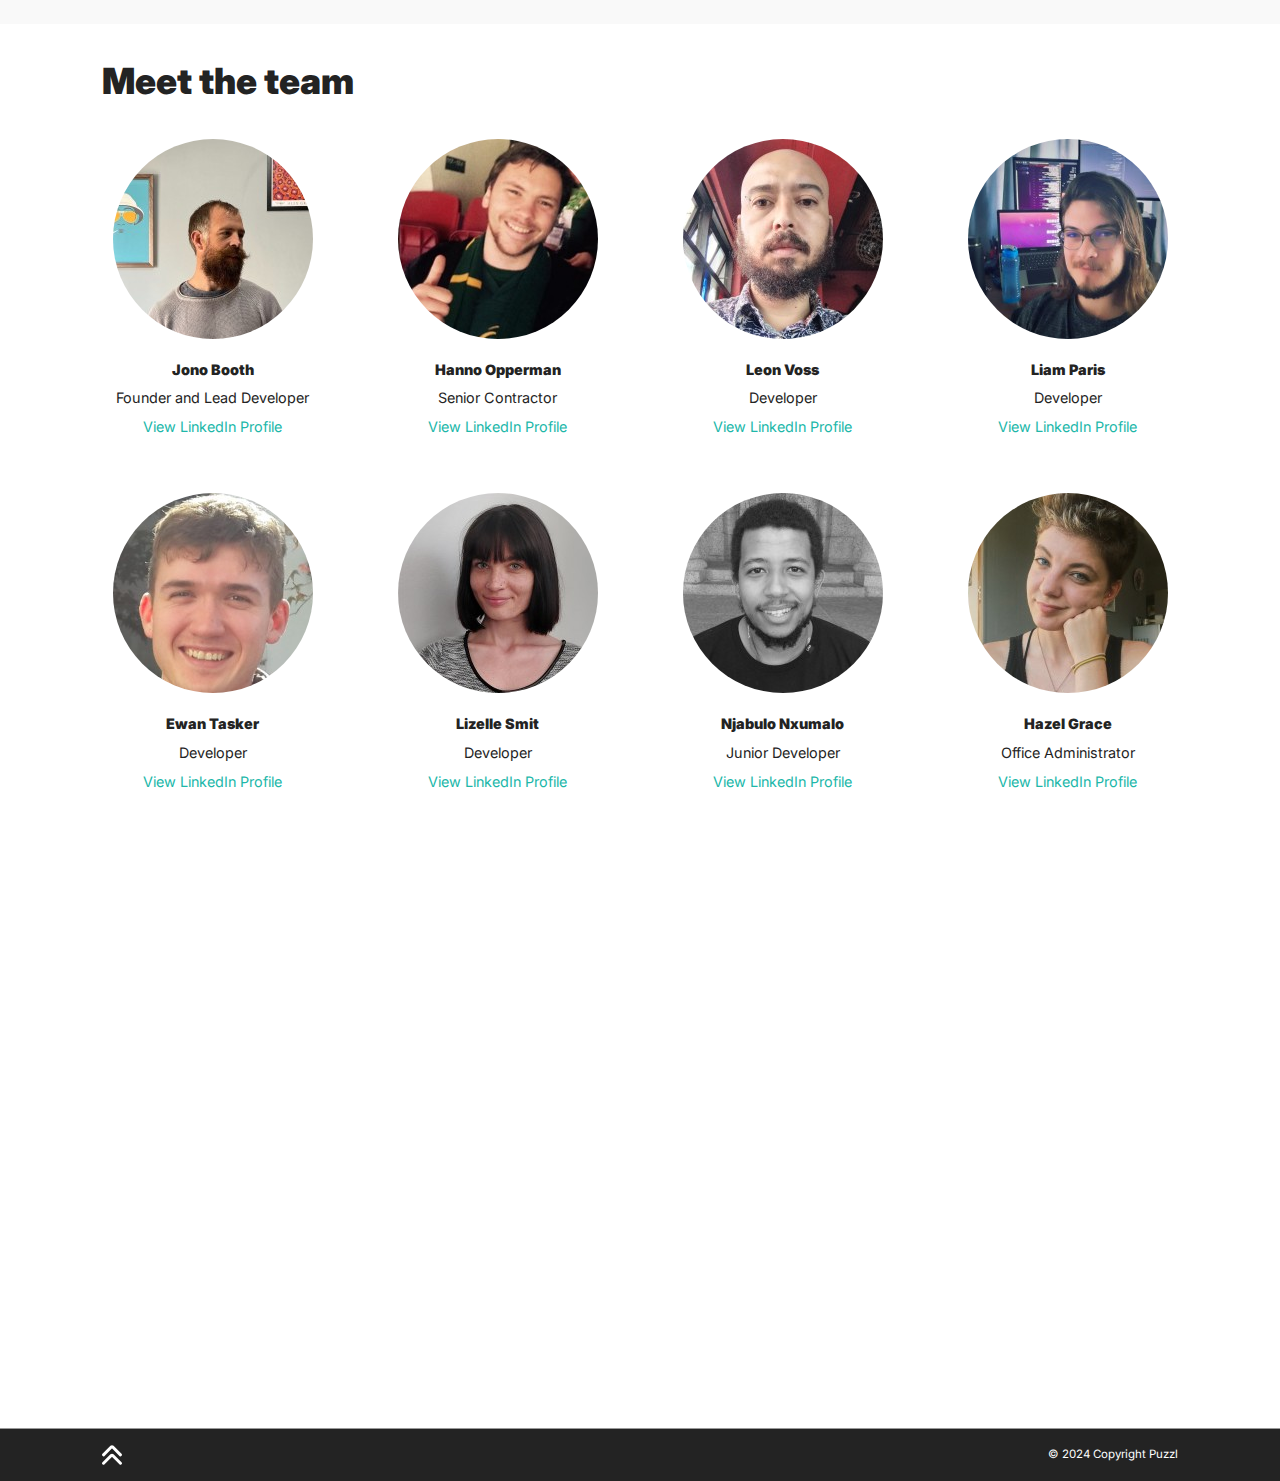
==== commit 06e5eb02: "fix indentation errors" ====
--- a/index.html
+++ b/index.html
@@ -15,495 +15,483 @@
     <meta name="description" content="">
     <link rel="shortcut icon" type="image/x-icon" href="images/favicon.png" />
     <meta name="csrf-param" content="authenticity_token" />
-<meta name="csrf-token" content="Bz5zVnqAJaKCJf0KfWrG2vjjV0XYx-dKhPS4BxyiJ0njv-l8YqIWvExZ0RprWjlM7po5MTR4kIgdWwRVgi4PYA" />
+    <meta name="csrf-token" content="Bz5zVnqAJaKCJf0KfWrG2vjjV0XYx-dKhPS4BxyiJ0njv-l8YqIWvExZ0RprWjlM7po5MTR4kIgdWwRVgi4PYA" />
     
     <link rel="stylesheet" href="css/application.css"/>
+
     <title>Puzzl Web Development and Media Creation</title>
-<link rel="icon" type="image/x-icon" href="images/favicon.png">
-<link rel="apple-touch-icon" type="image/jpg" href="images/favicon.png" sizes="180x180">
-<!-- <meta name="description" content="Puzzl is a Cape Town based digital agency offering expert web development services. Affordability and quality are the pillars of our work. Contact us for more information on how we can help you improve your web presence online.">
-<link rel="canonical" href="https://www.puzzl.co.za/">
-<meta property="og:url" content="https://www.puzzl.co.za/"> -->
-<meta property="og:image" content="images/metalogo.jpg">
-    <!-- <script src="/js/application.js" integrity="sha384-geWF76RCwLtnZ8qwWowPQNguL3RmwHVBC9FhGdlKrxdiJJigb/j/68SIy3Te4Bkz" crossorigin="anonymous"></script> -->
+		<link rel="icon" type="image/x-icon" href="images/favicon.png">
+		<link rel="apple-touch-icon" type="image/jpg" href="images/favicon.png" sizes="180x180">
+		<!-- <meta name="description" content="Puzzl is a Cape Town based digital agency offering expert web development services. Affordability and quality are the pillars of our work. Contact us for more information on how we can help you improve your web presence online.">
+		<link rel="canonical" href="https://www.puzzl.co.za/">
+		<meta property="og:url" content="https://www.puzzl.co.za/">
+		<meta property="og:image" content="images/metalogo.jpg"> -->
+
   </head>
 
   <body>
     <!-- Header, navbar -->
-<div class="row mb-2">
-	<header class="navbar navbar-expand-lg align-items-center w-100 fixed-top navbar-togglable navbar-light ">
-		<div class="position-relative container-fluid">
-			<!-- Skip to main content -->
-<a href="#content" class="skip-to-main sr-only-focusable" role="button">Skip to main content</a>
-<!-- change these hrefs as well !! -->
-			<a aria-expanded="false" aria-haspopup="true" data-bs-scroll="true" href="/">
-				<img title="" alt="" width="200" src="images/logo.png" />
-</a>      <!-- Toggler -->
-			<button class="navbar-toggler ml-auto" type="button" data-bs-toggle="collapse" data-bs-target="#navbarCollapse" aria-expanded="false" aria-label="Toggle navigation">
-				<span class="navbar-toggler-icon"></span>
-			</button>
-      <!-- Collapse -->
-      <div class="collapse navbar-collapse" id="navbarCollapse">
-      	<!-- Navigation -->
-				<ul class="navbar-nav ml-auto">
-					<li class="nav-item">
-						<a class="nav-link" aria-expanded="false" aria-haspopup="true" data-bs-scroll="true" role="button" id="/#what_puzzl_offers">What Puzzl offers</a>
-            <div id="what_puzzl_offers">What Puzzl Offers</div>
-          </li>
-					<li class="nav-item">
-						<a class="nav-link" aria-expanded="false" aria-haspopup="true" data-bs-scroll="true" role="button" href="/#what_is_puzzl">What is Puzzl</a>
-          </li>
-          <li class="nav-item">
-						<a class="nav-link" aria-expanded="false" aria-haspopup="true" data-bs-scroll="true" role="button" href="/#testimonials">Testimonials</a>
-          </li>
-          <li class="nav-item">
-						<a class="nav-link" aria-expanded="false" aria-haspopup="true" data-bs-scroll="true" role="button" href="/#Team">Team</a>
-          </li>
-          <li class="nav-item">
-						<a class="nav-link" aria-expanded="false" aria-haspopup="true" data-bs-scroll="true" role="button" href="/#contact">Get in touch</a>
-          </li>
-			</div>
+		<div class="row mb-2">
+			<header class="navbar navbar-expand-lg align-items-center w-100 fixed-top navbar-togglable navbar-light ">
+				<div class="position-relative container-fluid">
+					<!-- Skip to main content -->
+					<a href="#content" class="skip-to-main sr-only-focusable" role="button">Skip to main content</a>
+					<a aria-expanded="false" aria-haspopup="true" data-bs-scroll="true" href="#heading">
+						<img title="" alt="" width="200" src="images/logo.png" />
+					</a>
+					<!-- Toggler -->
+					<button class="navbar-toggler ml-auto" type="button" data-bs-toggle="collapse" data-bs-target="#navbarCollapse" aria-expanded="false" aria-label="Toggle navigation">
+						<span class="navbar-toggler-icon"></span>
+					</button>
+					<!-- Collapse -->
+					<div class="collapse navbar-collapse" id="navbarCollapse">
+						<!-- Navigation -->
+						<ul class="navbar-nav ml-auto">
+							<li class="nav-item">
+								<a class="nav-link" aria-expanded="false" aria-haspopup="true" data-bs-scroll="true" role="button" href="#what_puzzl_offers" >What Puzzl offers</a>
+							</li>
+							<li class="nav-item">
+								<a class="nav-link" aria-expanded="false" aria-haspopup="true" data-bs-scroll="true" role="button" href="#what_is_puzzl">What is Puzzl</a>
+							</li>
+							<li class="nav-item">
+								<a class="nav-link" aria-expanded="false" aria-haspopup="true" data-bs-scroll="true" role="button" href="#testimonials">Testimonials</a>
+							</li>
+							<li class="nav-item">
+								<a class="nav-link" aria-expanded="false" aria-haspopup="true" data-bs-scroll="true" role="button" href="#Team">Team</a>
+							</li>
+							<li class="nav-item">
+								<a class="nav-link" aria-expanded="false" aria-haspopup="true" data-bs-scroll="true" role="button" href="#contact">Get in touch</a>
+							</li>
+						</ul>
+					</div>
+				</div>
+			</header>
+		</div>
+
+    <div class="container">
+    	<br>
     </div>
-  </header>
-</div>
-
-      <div class="container">
-        <br>
+    
+		<main class="mt-3">
+
+      <!-- Featured area -->
+      <section class="bg-light pt-3 scroll-mt-104" id="heading">
+        <div class="container">
+          <div class="row align-items-center">
+            <div class="col-lg-6 mb-5 mb-lg-0" data-aos="fade-right">
+              <div class="py-12 py-lg-15">
+                <div class="bg-image mr-lg-5" style="display: flex; justify-content: center;" >
+                  <img title="" alt="" src="images/logoforweb.png" />
+                </div>
+              </div>
+            </div>
+            <div class="col-lg-4" data-aos="fade-left">
+              <h1>We don't see problems, we see puzzles that we can solve.</h1>
+              <p>Your great idea deserves a great software development team to bring your vision to life.</p>
+            </div>
+          </div>
+        </div>
+      </section>
+
+      <!--What Puzzl offers-->
+      <section class="bg-light py-4 scroll-mt-104" id= "what_puzzl_offers">
+        <div class="container">
+          <div class="row align-items-center">
+            <div class="col-lg-6 pr-5 mb-0" data-aos="fade-right">
+              <h1>What Puzzl offers:</h1>
+              <p>Puzzl focuses on the coding solutions needed for ‘run projects’ or projects that require day-to-day maintenance and frequent updates. The dynamic nature of these projects allows rookie software developers to contribute daily and learn new software development skills in a meaningful way from the get-go. Although reasonably niche, this narrow business focus ensures that the Puzzl core principles are never compromised whilst delivering the highest standard of work.</p>
+              <h4>Stack coverage</h4>
+              <p>Puzzl developers have experience in a wide range of software development skills and can develop tools on virtually any web-based platform. Some examples of the technologies used are: Ruby, Ruby on Rails, Python, Javascript, React, iOS. We stay current with the latest technology trends and we are not scared to try new things, so if your project requires a different web-based platform than listed above, we are happy to take on the challenge.</p>
+            </div>
+            <div class="col-lg-6 pr-5 mb-0" data-aos="fade-left" title="" alt="" >
+              <div class="row no-gutters" data-jarallax data-speed=".8">
+                <!--Ruby-->
+                <svg viewBox="0 0 128 128" class="col p-4">
+                  <linearGradient id="ruby-original-a" gradientUnits="userSpaceOnUse" x1="157.08" y1="2382.05" x2="131.682" y2="2426.892" gradientTransform="matrix(1 0 0 -1 -47.5 2517)"><stop offset="0" stop-color="#FB7655"></stop><stop offset="0" stop-color="#FB7655"></stop><stop offset=".41" stop-color="#E42B1E"></stop><stop offset=".99" stop-color="#900"></stop><stop offset="1" stop-color="#900"></stop></linearGradient><path fill="url(#ruby-original-a)" d="M97.078 83.214L28.34 124.031l89.003-6.04 6.855-89.745z"></path><linearGradient id="ruby-original-b" gradientUnits="userSpaceOnUse" x1="169.731" y1="2419.72" x2="136.998" y2="2441.685" gradientTransform="matrix(1 0 0 -1 -47.5 2517)"><stop offset="0" stop-color="#871101"></stop><stop offset="0" stop-color="#871101"></stop><stop offset=".99" stop-color="#911209"></stop><stop offset="1" stop-color="#911209"></stop></linearGradient><path fill="url(#ruby-original-b)" d="M117.488 117.93l-7.649-52.799-20.837 27.514z"></path><linearGradient id="ruby-original-c" gradientUnits="userSpaceOnUse" x1="143.542" y1="2380.69" x2="110.81" y2="2402.655" gradientTransform="matrix(1 0 0 -1 -47.5 2517)"><stop offset="0" stop-color="#871101"></stop><stop offset="0" stop-color="#871101"></stop><stop offset=".99" stop-color="#911209"></stop><stop offset="1" stop-color="#911209"></stop></linearGradient><path fill="url(#ruby-original-c)" d="M117.592 117.93l-56.044-4.399-32.91 10.385z"></path><linearGradient id="ruby-original-d" gradientUnits="userSpaceOnUse" x1="74.817" y1="2435.622" x2="79.891" y2="2402.644" gradientTransform="matrix(1 0 0 -1 -47.5 2517)"><stop offset="0" stop-color="#fff"></stop><stop offset="0" stop-color="#fff"></stop><stop offset=".23" stop-color="#E57252"></stop><stop offset=".46" stop-color="#DE3B20"></stop><stop offset=".99" stop-color="#A60003"></stop><stop offset="1" stop-color="#A60003"></stop></linearGradient><path fill="url(#ruby-original-d)" d="M28.717 123.928l14.001-45.867-30.81 6.588z"></path><linearGradient id="ruby-original-e" gradientUnits="userSpaceOnUse" x1="109.719" y1="2466.413" x2="111.589" y2="2432.757" gradientTransform="matrix(1 0 0 -1 -47.5 2517)"><stop offset="0" stop-color="#fff"></stop><stop offset="0" stop-color="#fff"></stop><stop offset=".23" stop-color="#E4714E"></stop><stop offset=".56" stop-color="#BE1A0D"></stop><stop offset=".99" stop-color="#A80D00"></stop><stop offset="1" stop-color="#A80D00"></stop></linearGradient><path fill="url(#ruby-original-e)" d="M88.996 92.797l-12.882-50.46-36.866 34.558z"></path><linearGradient id="ruby-original-f" gradientUnits="userSpaceOnUse" x1="140.691" y1="2497.523" x2="146.289" y2="2473.401" gradientTransform="matrix(1 0 0 -1 -47.5 2517)"><stop offset="0" stop-color="#fff"></stop><stop offset="0" stop-color="#fff"></stop><stop offset=".18" stop-color="#E46342"></stop><stop offset=".4" stop-color="#C82410"></stop><stop offset=".99" stop-color="#A80D00"></stop><stop offset="1" stop-color="#A80D00"></stop></linearGradient><path fill="url(#ruby-original-f)" d="M121.275 43.047L86.426 14.585l-9.704 31.373z"></path><linearGradient id="ruby-original-g" gradientUnits="userSpaceOnUse" x1="123.6" y1="2506.018" x2="147.719" y2="2518.077" gradientTransform="matrix(1 0 0 -1 -47.5 2517)"><stop offset="0" stop-color="#fff"></stop><stop offset="0" stop-color="#fff"></stop><stop offset=".54" stop-color="#C81F11"></stop><stop offset=".99" stop-color="#BF0905"></stop><stop offset="1" stop-color="#BF0905"></stop></linearGradient><path fill="url(#ruby-original-g)" d="M104.978 4.437L84.481 15.764 71.551 4.285z"></path><linearGradient id="ruby-original-h" gradientUnits="userSpaceOnUse" x1="53.674" y1="2444.028" x2="55.66" y2="2424.153" gradientTransform="matrix(1 0 0 -1 -47.5 2517)"><stop offset="0" stop-color="#fff"></stop><stop offset="0" stop-color="#fff"></stop><stop offset=".31" stop-color="#DE4024"></stop><stop offset=".99" stop-color="#BF190B"></stop><stop offset="1" stop-color="#BF190B"></stop></linearGradient><path fill="url(#ruby-original-h)" d="M3.802 100.034l8.586-15.659L5.442 65.72z"></path><path fill="#fff" d="M4.981 65.131l6.987 19.821 30.365-6.812L77 45.922l9.783-31.075L71.38 3.969l-26.19 9.802c-8.252 7.675-24.263 22.86-24.84 23.146-.573.291-10.575 19.195-15.369 28.214z"></path><linearGradient id="ruby-original-i" gradientUnits="userSpaceOnUse" x1="40.026" y1="2418.781" x2="133.345" y2="2514.739" gradientTransform="matrix(1 0 0 -1 -47.5 2517)"><stop offset="0" stop-color="#BD0012"></stop><stop offset="0" stop-color="#BD0012"></stop><stop offset=".07" stop-color="#fff"></stop><stop offset=".17" stop-color="#fff"></stop><stop offset=".27" stop-color="#C82F1C"></stop><stop offset=".33" stop-color="#820C01"></stop><stop offset=".46" stop-color="#A31601"></stop><stop offset=".72" stop-color="#B31301"></stop><stop offset=".99" stop-color="#E82609"></stop><stop offset="1" stop-color="#E82609"></stop></linearGradient><path fill="url(#ruby-original-i)" d="M29.519 29.521c17.882-17.73 40.937-28.207 49.785-19.28 8.843 8.926-.534 30.62-18.418 48.345-17.884 17.725-40.653 28.779-49.493 19.852-8.849-8.92.242-31.191 18.126-48.917z"></path><linearGradient id="ruby-original-j" gradientUnits="userSpaceOnUse" x1="111.507" y1="2409.102" x2="83.398" y2="2416.039" gradientTransform="matrix(1 0 0 -1 -47.5 2517)"><stop offset="0" stop-color="#8C0C01"></stop><stop offset="0" stop-color="#8C0C01"></stop><stop offset=".54" stop-color="#990C00"></stop><stop offset=".99" stop-color="#A80D0E"></stop><stop offset="1" stop-color="#A80D0E"></stop></linearGradient><path fill="url(#ruby-original-j)" d="M28.717 123.909l13.89-46.012 46.135 14.82c-16.68 15.642-35.233 28.865-60.025 31.192z"></path><linearGradient id="ruby-original-k" gradientUnits="userSpaceOnUse" x1="159.785" y1="2442.837" x2="134.814" y2="2465.217" gradientTransform="matrix(1 0 0 -1 -47.5 2517)"><stop offset="0" stop-color="#7E110B"></stop><stop offset="0" stop-color="#7E110B"></stop><stop offset=".99" stop-color="#9E0C00"></stop><stop offset="1" stop-color="#9E0C00"></stop></linearGradient><path fill="url(#ruby-original-k)" d="M77.062 45.831l11.844 46.911c13.934-14.65 26.439-30.401 32.563-49.883l-44.407 2.972z"></path><linearGradient id="ruby-original-l" gradientUnits="userSpaceOnUse" x1="168.959" y1="2483.901" x2="156.521" y2="2497.199" gradientTransform="matrix(1 0 0 -1 -47.5 2517)"><stop offset="0" stop-color="#79130D"></stop><stop offset="0" stop-color="#79130D"></stop><stop offset=".99" stop-color="#9E120B"></stop><stop offset="1" stop-color="#9E120B"></stop></linearGradient><path fill="url(#ruby-original-l)" d="M121.348 43.097c4.74-14.305 5.833-34.825-16.517-38.635l-18.339 10.13 34.856 28.505z"></path><path fill="#9E1209" d="M3.802 99.828c.656 23.608 17.689 23.959 24.945 24.167l-16.759-39.14-8.186 14.973z"></path><radialGradient id="ruby-original-m" cx="138.703" cy="2464.789" r="30.601" gradientTransform="matrix(1 0 0 -1 -47.5 2517)" gradientUnits="userSpaceOnUse"><stop offset="0" stop-color="#A80D00"></stop><stop offset="0" stop-color="#A80D00"></stop><stop offset=".99" stop-color="#7E0E08"></stop><stop offset="1" stop-color="#7E0E08"></stop></radialGradient><path fill="url(#ruby-original-m)" d="M77.128 45.904c10.708 6.581 32.286 19.798 32.723 20.041.68.383 9.304-14.542 11.261-22.976l-43.984 2.935z"></path><radialGradient id="ruby-original-n" cx="96.325" cy="2424.465" r="40.679" gradientTransform="matrix(1 0 0 -1 -47.5 2517)" gradientUnits="userSpaceOnUse"><stop offset="0" stop-color="#A30C00"></stop><stop offset="0" stop-color="#A30C00"></stop><stop offset=".99" stop-color="#800E08"></stop><stop offset="1" stop-color="#800E08"></stop></radialGradient><path fill="url(#ruby-original-n)" d="M42.589 77.897l18.57 35.828c10.98-5.955 19.579-13.211 27.454-20.983L42.589 77.897z"></path><linearGradient id="ruby-original-o" gradientUnits="userSpaceOnUse" x1="67.509" y1="2393.115" x2="57.373" y2="2427.506" gradientTransform="matrix(1 0 0 -1 -47.5 2517)"><stop offset="0" stop-color="#8B2114"></stop><stop offset="0" stop-color="#8B2114"></stop><stop offset=".43" stop-color="#9E100A"></stop><stop offset=".99" stop-color="#B3100C"></stop><stop offset="1" stop-color="#B3100C"></stop></linearGradient><path fill="url(#ruby-original-o)" d="M11.914 84.904l-2.631 31.331c4.964 6.781 11.794 7.371 18.96 6.842-5.184-12.9-15.538-38.696-16.329-38.173z"></path><linearGradient id="ruby-original-p" gradientUnits="userSpaceOnUse" x1="145.272" y1="2507.076" x2="167.996" y2="2497.045" gradientTransform="matrix(1 0 0 -1 -47.5 2517)"><stop offset="0" stop-color="#B31000"></stop><stop offset="0" stop-color="#B31000"></stop><stop offset=".44" stop-color="#910F08"></stop><stop offset=".99" stop-color="#791C12"></stop><stop offset="1" stop-color="#791C12"></stop></linearGradient><path fill="url(#ruby-original-p)" d="M86.384 14.67l36.891 5.177c-1.969-8.343-8.015-13.727-18.32-15.41L86.384 14.67z"></path>
+                </svg>   
+                <!--Ruby on Rails-->
+                <svg viewBox="0 0 128 128" class="col p-4">
+                  <path fill-rule="evenodd" clip-rule="evenodd" fill="#C00" d="M109.682 14.737c-12.206-6.023-24.708-6.636-37.508-2.111-11.779 4.164-21.175 11.615-28.16 21.763C32.195 51.561 23.61 70.298 18.799 90.652c-2.464 10.417-4.06 21.466-3.631 32.224.035.873.165 1.124.251 3.124h60.366c-.173-2-.287-1.416-.437-1.797a153.86 153.86 0 01-7.428-25.198c-2.498-12.251-3.806-24.729-1.226-37.093 3.611-17.313 13.48-29.805 30.117-36.283 9.424-3.667 18.369-2.624 26.214 4.262.072.063.22.025.412.056l2.565-3.883c-4.94-4.703-10.368-8.389-16.32-11.327zM3.336 94.394c-.46 3.923-.89 7.596-1.34 11.451l11.132 1.336 2.039-11.893-11.831-.894zm21.85-34.186l-10.471-4.097-3.384 9.607 10.671 3.42c1.08-3.031 2.096-5.882 3.184-8.93zm49.419 53.659c3.575.266 7.157.449 11.103.679-1.433-2.979-2.706-5.673-4.039-8.335-.146-.289-.639-.568-.974-.573-3.033-.044-6.068-.025-9.291-.025.726 2.628 1.357 5.053 2.096 7.443.111.361.707.782 1.105.811zM42.933 31.103l-7.955-5.268-6.359 7.105 8.178 5.496 6.136-7.333zm25.334 53.369c-.013.321.276.832.558.959 2.865 1.288 5.76 2.515 8.912 3.873-.131-2.492-.219-4.575-.368-6.654-.027-.374-.203-.912-.48-1.066-2.631-1.456-5.299-2.847-8.216-4.395-.159 2.665-.321 4.972-.406 7.283zM65.91 12.3l-5.446-6.181-7.499 3.898 5.455 6.644 7.49-4.361zm3.415 49.176c-.163.374.052 1.167.373 1.456 2.175 1.962 4.424 3.84 6.926 5.981.573-2.4 1.113-4.539 1.571-6.693.081-.383-.032-1.016-.298-1.23-1.946-1.569-3.955-3.063-6.037-4.651-.915 1.815-1.802 3.443-2.535 5.137zm12.45-52.424c2.78.075 5.563.042 8.499.042-.293-2.044-.433-3.593-.782-5.092-.104-.446-.775-1.04-1.228-1.078-2.787-.226-5.585-.313-8.651-.459.409 2.063.721 3.881 1.162 5.668.093.379.647.909 1 .919zm3.385 35.675c.142-.266.178-.749.029-.981-1.366-2.137-2.785-4.241-4.254-6.455l-4.76 4.372 6.582 7.294c.884-1.539 1.675-2.868 2.403-4.23zM90.295 30.2l2.843 5.281c4.449-2.438 4.875-3.32 3.3-6.834L90.295 30.2zm21.287-16.273c1.851 1.142 3.806 2.115 5.792 3.185l1.33-2.07c-2.422-1.771-4.76-3.484-7.413-5.426-.104 1.104-.259 1.875-.219 2.637.032.581.129 1.44.51 1.674zM109 30.646c2 .217 5 .424 7 .643v-2.718c-2-.438-5-.872-7-1.323v3.398z"></path>
+                </svg>   
+                <!--Python-->
+                <svg viewBox="0 0 128 128" class="col p-4">
+                  <linearGradient id="python-original-a" gradientUnits="userSpaceOnUse" x1="70.252" y1="1237.476" x2="170.659" y2="1151.089" gradientTransform="matrix(.563 0 0 -.568 -29.215 707.817)"><stop offset="0" stop-color="#5A9FD4"></stop><stop offset="1" stop-color="#306998"></stop></linearGradient><linearGradient id="python-original-b" gradientUnits="userSpaceOnUse" x1="209.474" y1="1098.811" x2="173.62" y2="1149.537" gradientTransform="matrix(.563 0 0 -.568 -29.215 707.817)"><stop offset="0" stop-color="#FFD43B"></stop><stop offset="1" stop-color="#FFE873"></stop></linearGradient><path fill="url(#python-original-a)" d="M63.391 1.988c-4.222.02-8.252.379-11.8 1.007-10.45 1.846-12.346 5.71-12.346 12.837v9.411h24.693v3.137H29.977c-7.176 0-13.46 4.313-15.426 12.521-2.268 9.405-2.368 15.275 0 25.096 1.755 7.311 5.947 12.519 13.124 12.519h8.491V67.234c0-8.151 7.051-15.34 15.426-15.34h24.665c6.866 0 12.346-5.654 12.346-12.548V15.833c0-6.693-5.646-11.72-12.346-12.837-4.244-.706-8.645-1.027-12.866-1.008zM50.037 9.557c2.55 0 4.634 2.117 4.634 4.721 0 2.593-2.083 4.69-4.634 4.69-2.56 0-4.633-2.097-4.633-4.69-.001-2.604 2.073-4.721 4.633-4.721z" transform="translate(0 10.26)"></path><path fill="url(#python-original-b)" d="M91.682 28.38v10.966c0 8.5-7.208 15.655-15.426 15.655H51.591c-6.756 0-12.346 5.783-12.346 12.549v23.515c0 6.691 5.818 10.628 12.346 12.547 7.816 2.297 15.312 2.713 24.665 0 6.216-1.801 12.346-5.423 12.346-12.547v-9.412H63.938v-3.138h37.012c7.176 0 9.852-5.005 12.348-12.519 2.578-7.735 2.467-15.174 0-25.096-1.774-7.145-5.161-12.521-12.348-12.521h-9.268zM77.809 87.927c2.561 0 4.634 2.097 4.634 4.692 0 2.602-2.074 4.719-4.634 4.719-2.55 0-4.633-2.117-4.633-4.719 0-2.595 2.083-4.692 4.633-4.692z" transform="translate(0 10.26)"></path><radialGradient id="python-original-c" cx="1825.678" cy="444.45" r="26.743" gradientTransform="matrix(0 -.24 -1.055 0 532.979 557.576)" gradientUnits="userSpaceOnUse"><stop offset="0" stop-color="#B8B8B8" stop-opacity=".498"></stop><stop offset="1" stop-color="#7F7F7F" stop-opacity="0"></stop></radialGradient><path opacity=".444" fill="url(#python-original-c)" d="M97.309 119.597c0 3.543-14.816 6.416-33.091 6.416-18.276 0-33.092-2.873-33.092-6.416 0-3.544 14.815-6.417 33.092-6.417 18.275 0 33.091 2.872 33.091 6.417z"></path>
+                </svg>
+              </div>
+              <div class="row no-gutters" data-jarallax data-speed=".8">
+                <!--Javascript-->
+                <svg viewBox="0 0 128 128" class="col p-4">
+                  <path fill="#F0DB4F" d="M1.408 1.408h125.184v125.185H1.408z"></path><path fill="#323330" d="M116.347 96.736c-.917-5.711-4.641-10.508-15.672-14.981-3.832-1.761-8.104-3.022-9.377-5.926-.452-1.69-.512-2.642-.226-3.665.821-3.32 4.784-4.355 7.925-3.403 2.023.678 3.938 2.237 5.093 4.724 5.402-3.498 5.391-3.475 9.163-5.879-1.381-2.141-2.118-3.129-3.022-4.045-3.249-3.629-7.676-5.498-14.756-5.355l-3.688.477c-3.534.893-6.902 2.748-8.877 5.235-5.926 6.724-4.236 18.492 2.975 23.335 7.104 5.332 17.54 6.545 18.873 11.531 1.297 6.104-4.486 8.08-10.234 7.378-4.236-.881-6.592-3.034-9.139-6.949-4.688 2.713-4.688 2.713-9.508 5.485 1.143 2.499 2.344 3.63 4.26 5.795 9.068 9.198 31.76 8.746 35.83-5.176.165-.478 1.261-3.666.38-8.581zM69.462 58.943H57.753l-.048 30.272c0 6.438.333 12.34-.714 14.149-1.713 3.558-6.152 3.117-8.175 2.427-2.059-1.012-3.106-2.451-4.319-4.485-.333-.584-.583-1.036-.667-1.071l-9.52 5.83c1.583 3.249 3.915 6.069 6.902 7.901 4.462 2.678 10.459 3.499 16.731 2.059 4.082-1.189 7.604-3.652 9.448-7.401 2.666-4.915 2.094-10.864 2.07-17.444.06-10.735.001-21.468.001-32.237z"></path>
+                </svg>
+                <!--React-->
+                <svg viewBox="0 0 128 128" class="col p-4">
+                  <g fill="#61DAFB"><circle cx="64" cy="47.5" r="9.3"></circle><path d="M64 81.7C71.3 88.8 78.5 93 84.3 93c1.9 0 3.7-.4 5.2-1.3 5.2-3 7.1-10.5 5.3-21.2-.3-1.9-.7-3.8-1.2-5.8 2-.6 3.8-1.2 5.6-1.8 10.1-3.9 15.7-9.3 15.7-15.2 0-6-5.6-11.4-15.7-15.2-1.8-.7-3.6-1.3-5.6-1.8.5-2 .9-3.9 1.2-5.8 1.7-10.9-.2-18.5-5.4-21.5-1.5-.9-3.3-1.3-5.2-1.3-5.7 0-13 4.2-20.3 11.3C56.7 6.3 49.5 2.1 43.7 2.1c-1.9 0-3.7.4-5.2 1.3-5.2 3-7.1 10.5-5.3 21.2.3 1.9.7 3.8 1.2 5.8-2 .6-3.8 1.2-5.6 1.8-10.1 3.9-15.7 9.3-15.7 15.2 0 6 5.6 11.4 15.7 15.2 1.8.7 3.6 1.3 5.6 1.8-.5 2-.9 3.9-1.2 5.8-1.7 10.7.2 18.3 5.3 21.2 1.5.9 3.3 1.3 5.2 1.3 5.8.2 13-4 20.3-11zm-5.6-13.5c1.8.1 3.7.1 5.6.1 1.9 0 3.8 0 5.6-.1-1.8 2.4-3.7 4.6-5.6 6.7-1.9-2.1-3.8-4.3-5.6-6.7zM46 57.9c1 1.7 1.9 3.3 3 4.9-3.1-.4-6-.9-8.8-1.5.9-2.7 1.9-5.5 3.1-8.3.8 1.6 1.7 3.3 2.7 4.9zm-5.8-24.1c2.8-.6 5.7-1.1 8.8-1.5-1 1.6-2 3.2-3 4.9-1 1.7-1.9 3.3-2.7 5-1.3-2.9-2.3-5.7-3.1-8.4zm5.5 13.7c1.3-2.7 2.7-5.4 4.3-8.1 1.5-2.6 3.2-5.2 4.9-7.8 3-.2 6-.3 9.1-.3 3.2 0 6.2.1 9.1.3 1.8 2.6 3.4 5.2 4.9 7.8 1.6 2.7 3 5.4 4.3 8.1-1.3 2.7-2.7 5.4-4.3 8.1-1.5 2.6-3.2 5.2-4.9 7.8-3 .2-6 .3-9.1.3-3.2 0-6.2-.1-9.1-.3-1.8-2.6-3.4-5.2-4.9-7.8-1.6-2.7-3-5.4-4.3-8.1zm39.1-5.4l-2.7-5c-1-1.7-1.9-3.3-3-4.9 3.1.4 6 .9 8.8 1.5-.9 2.8-1.9 5.6-3.1 8.4zm0 10.8c1.2 2.8 2.2 5.6 3.1 8.3-2.8.6-5.7 1.1-8.8 1.5 1-1.6 2-3.2 3-4.9.9-1.5 1.8-3.2 2.7-4.9zm2.3 34.7c-.8.5-1.8.7-2.9.7-4.9 0-11-4-17-10 2.9-3.1 5.7-6.6 8.5-10.5 4.7-.4 9.2-1.1 13.4-2.1.5 1.8.8 3.6 1.1 5.4 1.4 8.5.3 14.6-3.1 16.5zm5.2-52.7c11.2 3.2 17.9 8.1 17.9 12.6 0 3.9-4.6 7.8-12.7 10.9-1.6.6-3.4 1.2-5.2 1.7-1.3-4.1-2.9-8.3-4.9-12.6 2-4.3 3.7-8.5 4.9-12.6zm-8-28.2c1.1 0 2 .2 2.9.7 3.3 1.9 4.5 7.9 3.1 16.5-.3 1.7-.7 3.5-1.1 5.4-4.2-.9-8.7-1.6-13.4-2.1-2.7-3.9-5.6-7.4-8.5-10.5 6-5.9 12.1-10 17-10zM69.6 26.8c-1.8-.1-3.7-.1-5.6-.1s-3.8 0-5.6.1c1.8-2.4 3.7-4.6 5.6-6.7 1.9 2.1 3.8 4.4 5.6 6.7zM40.9 7.4c.8-.5 1.8-.7 2.9-.7 4.9 0 11 4 17 10-2.9 3.1-5.7 6.6-8.5 10.5-4.7.4-9.2 1.1-13.4 2.1-.5-1.8-.8-3.6-1.1-5.4-1.4-8.5-.3-14.5 3.1-16.5zm-5.2 52.7C24.5 56.9 17.8 52 17.8 47.5c0-3.9 4.6-7.8 12.7-10.9 1.6-.6 3.4-1.2 5.2-1.7 1.3 4.1 2.9 8.3 4.9 12.6-2 4.3-3.7 8.6-4.9 12.6zm2.1 11c.3-1.7.7-3.5 1.1-5.4 4.2.9 8.7 1.6 13.4 2.1 2.7 3.9 5.6 7.4 8.5 10.5-6 5.9-12.1 10-17 10-1.1 0-2-.2-2.9-.7-3.4-1.9-4.5-8-3.1-16.5zm-4.2 41.2c2.2-2.7 2.3-5.7 1.1-8.7-1.2-3-3.7-4.4-6.8-4.5-3.7-.1-7.5 0-11.2 0H16V125h3v-9.8h4.7c.6 0 1.1.2 1.4.7l6 9.3c.1.2.4.5.6.5h3.9c-2.4-3.7-4.7-7.2-7.1-10.8 2.1-.3 3.9-1 5.1-2.6zm-14.6-.2v-9.9h1.1c2.3 0 4.7-.1 7 .1 2.7.1 4.6 2.2 4.6 4.9s-2.2 4.8-4.9 4.9c-2.4.1-4.8 0-7.8 0zm38.7 1.3c-1.6-7-8-8.8-12.9-6.6-3.8 1.7-5.5 5-5.6 9.1-.1 3.1.8 5.9 3.2 8 2.7 2.4 6 2.7 9.4 2.1 1.9-.4 3.6-1.3 4.9-2.7-.5-.7-1-1.4-1.5-2-2.8 2.4-5.9 3.2-9.3 1.6-2.2-1.1-3.3-3.8-3.5-5.8h15.5v-1.3c.1-.9 0-1.7-.2-2.4zM42.6 115c-.3-3 2.7-6.2 6-6.2 3.8-.1 6.2 2.2 6.3 6.2H42.6zm30.7-8.7c-1.5-.3-3.1-.4-4.6-.3-2.4.2-4.5 1.3-6.2 3.1.5.7.9 1.4 1.5 2.2.2-.2.4-.4.6-.5 1.6-1.5 3.5-2.3 5.8-2.1 1.8.1 3.5.7 4 2.5.4 1.4.3 2.9.4 4.4-.3 0-.4-.1-.5-.2-2.4-2-5.1-2.4-8-1.7-2.7.7-4.4 2.8-4.6 5.5-.2 3.1 1.2 5.4 3.9 6.5 1.7.7 3.6.7 5.4.3 1.4-.3 2-1.1 4-2.2v1.3h2.8c0-4 .1-8.9 0-13.5 0-2.9-1.7-4.7-4.5-5.3zm1.4 12.6c-.1.3 0 .6 0 .9 0 2.1-.5 2.8-2.5 3.6-1.4.5-2.9.7-4.4.2-1.7-.5-2.9-2-2.9-3.7-.1-1.7 1-3.4 2.7-3.9 2.3-.8 4.4-.3 6.3 1.1.6.5 1 1 .8 1.8zm15.6-9.9c2.6-.8 5-.3 6.8 1.9l.3.2c.7-.6 1.3-1.2 2.1-1.9-.3-.3-.4-.5-.6-.8-2.9-3.1-8.6-3.5-12.1-1-4.9 3.6-4.8 10.6-2.4 14.3 2.3 3.5 5.6 4.7 9.5 4.2 2.3-.3 4.2-1.4 5.7-3.3-.7-.6-1.4-1.2-2.1-1.9-.2.2-.3.3-.4.5-2.7 3-7.2 2.7-9.6-.5-1.4-1.9-1.7-4.1-1.3-6.3.2-2.5 1.5-4.5 4.1-5.4zm20.8 13.6c-.2.1-.3.2-.3.2-.8.6-1.6.7-2.5.4-.9-.4-1-1.2-1.1-2v-11.4c0-.2 0 .2.1-.8h3.8v-3h-4v-5h-3v5.4h-2.6c-.2 0-.5.2-.5.4-.1.7 0 1.2 0 2.2h3.2v12.8c0 1.6.4 3 1.8 3.8 1.5.9 4.4.7 5.7-.4.2-.1.3-.5.3-.6-.3-.6-.6-1.3-.9-2z"></path></g>
+                </svg>
+                <!--iOS-->
+                <svg xmlns="http://www.w3.org/2000/svg" viewBox="0 0 448 512" class="col p-3"><!--! Font Awesome Pro 6.1.1 by @fontawesome - https://fontawesome.com License - https://fontawesome.com/license (Commercial License) Copyright 2022 Fonticons, Inc. --><path d="M400 32H48C21.5 32 0 53.5 0 80v352c0 26.5 21.5 48 48 48h352c26.5 0 48-21.5 48-48V80c0-26.5-21.5-48-48-48zM127 384.5c-5.5 9.6-17.8 12.8-27.3 7.3-9.6-5.5-12.8-17.8-7.3-27.3l14.3-24.7c16.1-4.9 29.3-1.1 39.6 11.4L127 384.5zm138.9-53.9H84c-11 0-20-9-20-20s9-20 20-20h51l65.4-113.2-20.5-35.4c-5.5-9.6-2.2-21.8 7.3-27.3 9.6-5.5 21.8-2.2 27.3 7.3l8.9 15.4 8.9-15.4c5.5-9.6 17.8-12.8 27.3-7.3 9.6 5.5 12.8 17.8 7.3 27.3l-85.8 148.6h62.1c20.2 0 31.5 23.7 22.7 40zm98.1 0h-29l19.6 33.9c5.5 9.6 2.2 21.8-7.3 27.3-9.6 5.5-21.8 2.2-27.3-7.3-32.9-56.9-57.5-99.7-74-128.1-16.7-29-4.8-58 7.1-67.8 13.1 22.7 32.7 56.7 58.9 102h52c11 0 20 9 20 20 0 11.1-9 20-20 20z"/></svg>
+              </div>
+              <div class="row no-gutters" data-jarallax data-speed=".8">
+                <!--Solidity-->
+                <svg viewBox="0 0 128 128" class="col p-4">
+                  <path d="M84.466 0L63.887 36.578H22.756L43.321 0z" opacity=".45"></path><path d="M63.887 36.576h41.145L84.468 0H43.323z" opacity=".6"></path><path d="M43.323 73.138l20.565-36.562L43.323 0 22.759 36.576z" opacity=".8"></path><path d="M43.521 128L64.1 91.424h41.145L84.666 128z" opacity=".45"></path><path d="M64.1 91.426H22.955l20.564 36.575h41.145z" opacity=".6"></path><path d="M84.666 54.864L64.102 91.426l20.564 36.575 20.579-36.575z" opacity=".8"></path>
+                </svg>    
+                <!--Web3-->
+                <svg version="1.0" xmlns="http://www.w3.org/2000/svg"
+                viewBox="0 0 512.000000 512.000000"
+                preserveAspectRatio="xMidYMid meet" class="col p-4">
+                  <g transform="translate(0.000000,512.000000) scale(0.100000,-0.100000)" fill="#000000" stroke="none">
+                    <path d="M2375 5091 c-217 -62 -440 -256 -612 -532 -57 -91 -155 -289 -204
+                    -410 -22 -56 -39 -102 -37 -104 2 -1 53 -12 113 -23 228 -45 480 -74 738 -86
+                    l97 -4 0 589 c0 555 -1 589 -17 588 -10 0 -45 -8 -78 -18z"/>
+                    <path d="M2650 4521 l0 -589 98 4 c257 12 509 41 737 86 61 11 111 22 113 23
+                    6 5 -82 213 -139 327 -169 336 -362 555 -594 671 -61 31 -172 67 -204 67 -8 0
+                    -11 -166 -11 -589z"/>
+                    <path d="M1818 5009 c-278 -84 -565 -230 -801 -407 -102 -78 -290 -247 -295
+                    -266 -1 -6 19 -21 45 -33 26 -12 91 -40 143 -63 129 -57 417 -157 426 -147 1
+                    1 19 47 39 102 104 279 264 539 465 757 45 48 80 88 78 87 -2 0 -47 -13 -100
+                    -30z"/>
+                    <path d="M3271 4962 c88 -95 233 -286 290 -383 57 -99 160 -316 194 -411 32
+                    -91 9 -89 215 -21 139 47 430 170 430 183 0 15 -200 198 -293 268 -247 186
+                    -559 343 -835 420 l-73 21 72 -77z"/>
+                    <path d="M509 4088 c-139 -189 -226 -343 -317 -558 -99 -236 -166 -522 -186
+                    -797 l-6 -83 194 0 194 0 7 38 c22 122 143 272 265 329 91 43 150 53 315 53
+                    l143 0 7 53 c32 251 76 488 126 676 16 62 29 114 27 116 -2 1 -57 19 -123 40
+                    -159 49 -272 94 -434 171 -74 35 -134 64 -135 64 -1 0 -36 -46 -77 -102z"/>
+                    <path d="M4465 4158 c-121 -64 -304 -139 -460 -190 -88 -28 -161 -52 -163 -54
+                    -2 -1 11 -53 27 -115 50 -188 94 -425 126 -676 l7 -53 148 0 c169 0 229 -10
+                    317 -52 122 -57 237 -195 264 -315 l12 -53 189 0 188 0 -6 83 c-37 500 -203
+                    947 -503 1355 -41 56 -78 102 -81 102 -3 -1 -32 -15 -65 -32z"/>
+                    <path d="M1446 3818 c-58 -203 -136 -614 -136 -717 l0 -31 580 0 580 0 0 339
+                    0 339 -127 6 c-281 15 -520 44 -757 92 -65 13 -120 24 -122 24 -1 0 -9 -24
+                    -18 -52z"/>
+                    <path d="M3575 3854 c-211 -47 -517 -86 -792 -100 l-133 -6 0 -339 0 -339 580
+                    0 580 0 0 31 c0 148 -132 771 -163 768 -7 -1 -39 -7 -72 -15z"/>
+                    <path d="M3097 2846 c-63 -23 -96 -63 -112 -133 l-7 -33 71 0 c65 0 70 2 73
+                    22 4 32 49 52 82 37 14 -7 28 -21 32 -31 15 -49 -22 -88 -86 -88 -30 0 -30 -1
+                    -30 -54 l0 -53 45 -6 c25 -2 55 -13 65 -22 44 -39 10 -115 -50 -115 -34 0 -70
+                    31 -70 60 0 18 -7 20 -65 20 l-65 0 0 -32 c0 -49 39 -108 85 -132 61 -32 167
+                    -34 224 -4 58 30 83 65 88 125 6 61 -16 116 -55 141 l-30 18 33 32 c59 55 59
+                    150 1 208 -51 51 -148 68 -229 40z"/>
+                    <path d="M3840 2848 c-56 -16 -91 -48 -119 -107 -24 -51 -26 -67 -26 -182 0
+                    -120 1 -128 30 -184 43 -83 90 -108 201 -103 70 3 85 7 116 30 119 91 127 406
+                    13 507 -54 47 -135 62 -215 39z m130 -143 c22 -23 25 -37 28 -123 3 -73 0
+                    -107 -11 -135 -28 -66 -112 -75 -144 -14 -37 72 -24 251 20 282 33 23 80 19
+                    107 -10z"/>
+                    <path d="M994 2803 c4 -10 37 -136 73 -280 l65 -263 83 0 83 0 42 173 c24 94
+                    45 176 48 181 3 5 25 -73 49 -173 l45 -181 82 0 82 0 69 268 c37 147 70 273
+                    73 280 3 9 -15 12 -70 12 l-74 0 -38 -195 c-21 -107 -40 -195 -42 -195 -4 0
+                    -13 35 -59 233 l-37 158 -76 -3 -76 -3 -47 -188 c-26 -104 -49 -190 -51 -192
+                    -2 -2 -21 83 -42 190 l-39 195 -74 0 c-67 0 -74 -2 -69 -17z"/>
+                    <path d="M1860 2540 l0 -280 170 0 170 0 0 55 0 55 -100 0 -100 0 0 65 0 65
+                    90 0 90 0 0 50 0 50 -90 0 -90 0 0 60 0 60 100 0 100 0 0 50 0 50 -170 0 -170
+                    0 0 -280z"/>
+                    <path d="M2292 2543 l3 -278 135 -3 c74 -2 158 2 185 8 54 11 100 46 116 87
+                    24 63 -2 147 -53 174 -13 6 -24 13 -26 14 -2 2 14 19 35 38 35 33 38 39 38 90
+                    0 65 -22 102 -76 129 -28 15 -62 18 -197 18 l-162 0 2 -277z m279 151 c10 -9
+                    19 -27 19 -40 0 -40 -25 -54 -96 -54 l-64 0 0 61 0 62 61 -6 c37 -3 68 -12 80
+                    -23z m-1 -207 c19 -9 26 -22 28 -49 4 -50 -23 -68 -105 -68 l-63 0 0 65 0 65
+                    58 0 c31 0 68 -6 82 -13z"/>
+                    <path d="M5 2388 c32 -429 164 -835 389 -1193 61 -98 186 -265 198 -265 4 0
+                    48 20 96 44 137 69 275 125 436 178 83 27 151 50 153 52 2 1 -10 54 -27 117
+                    -50 192 -93 422 -125 677 l-7 52 -143 0 c-79 0 -168 5 -197 11 -172 36 -319
+                    170 -374 339 l-21 65 -192 3 -192 2 6 -82z"/>
+                    <path d="M4745 2458 c-36 -108 -49 -137 -74 -176 -67 -105 -186 -190 -301
+                    -216 -46 -11 -119 -16 -219 -16 l-149 0 -7 -52 c-32 -255 -75 -485 -125 -677
+                    -17 -63 -29 -116 -27 -117 2 -2 70 -25 153 -52 161 -53 299 -109 436 -178 48
+                    -24 92 -44 96 -44 12 0 137 167 198 265 225 358 357 764 389 1193 l6 82 -186
+                    0 c-139 0 -187 -3 -190 -12z"/>
+                    <path d="M3480 2380 c-47 -47 -11 -120 60 -120 48 0 80 27 80 68 0 63 -94 98
+                    -140 52z"/>
+                    <path d="M1321 1913 c30 -226 116 -631 140 -657 5 -5 63 2 141 17 264 51 567
+                    87 745 87 50 0 98 3 107 6 14 5 16 45 16 345 l0 339 -583 0 -584 0 18 -137z"/>
+                    <path d="M2650 1711 c0 -300 2 -340 16 -345 9 -3 57 -6 107 -6 178 0 481 -36
+                    745 -87 78 -15 136 -22 141 -17 24 26 110 431 140 657 l18 137 -584 0 -583 0
+                    0 -339z"/>
+                    <path d="M2180 1169 c-203 -16 -637 -83 -655 -101 -8 -8 84 -227 142 -341 200
+                    -391 467 -648 741 -711 l62 -14 0 589 0 589 -92 -1 c-51 -1 -140 -5 -198 -10z"/>
+                    <path d="M2650 591 l0 -589 63 14 c273 63 540 320 740 711 58 114 150 333 142
+                    341 -9 9 -188 42 -360 66 -191 27 -405 46 -517 46 l-68 0 0 -589z"/>
+                    <path d="M1175 976 c-210 -70 -455 -175 -455 -195 0 -11 133 -136 229 -214
+                    178 -146 438 -298 656 -385 95 -38 289 -102 308 -102 5 0 -27 39 -72 86 -211
+                    223 -392 525 -485 812 -10 28 -18 52 -19 51 -1 0 -74 -24 -162 -53z"/>
+                    <path d="M3775 1008 c-47 -134 -65 -179 -105 -265 -99 -211 -240 -420 -387
+                    -573 -42 -44 -74 -82 -71 -85 7 -7 186 50 303 97 212 84 471 235 650 380 101
+                    82 235 207 235 219 0 20 -291 143 -479 203 -126 40 -140 42 -146 24z"/>
+                  </g>
+                </svg>
+                <!--Blockchain-->
+                <svg xmlns="http://www.w3.org/2000/svg" viewBox="0 0 109.06 122.88" class="col p-4"><path d="M34.43 47.86L52.8 37.6V18.31a9.233 9.233 0 01-5.46-3.16L17.91 32.18c.35.98.54 2.03.54 3.13 0 .92-.13 1.8-.38 2.64l16.36 9.91zm11.35-35.38a9.231 9.231 0 01-.59-3.25c0-2.55 1.03-4.86 2.7-6.53S51.87 0 54.42 0c2.55 0 4.86 1.03 6.53 2.7a9.205 9.205 0 012.7 6.53c0 1.12-.2 2.19-.56 3.18l29.57 17.1c.21-.25.42-.5.65-.73a9.205 9.205 0 016.53-2.7c2.55 0 4.86 1.03 6.53 2.7a9.205 9.205 0 012.7 6.53c0 2.55-1.03 4.85-2.7 6.52a9.194 9.194 0 01-5.32 2.62v33.91c2.07.27 3.92 1.22 5.32 2.62 1.67 1.67 2.7 3.98 2.7 6.52a9.222 9.222 0 01-9.23 9.23 9.205 9.205 0 01-7.15-3.39l-29.61 17.12c.36.99.56 2.06.56 3.18 0 2.55-1.03 4.86-2.7 6.53a9.205 9.205 0 01-6.53 2.7c-2.55 0-4.86-1.03-6.53-2.7s-2.7-3.98-2.7-6.53c0-1.14.21-2.24.59-3.25L16.35 93.38a9.205 9.205 0 01-7.13 3.36c-2.55 0-4.86-1.03-6.53-2.7C1.03 92.37 0 90.06 0 87.51s1.03-4.85 2.7-6.52a9.242 9.242 0 015.25-2.62V44.44a9.18 9.18 0 01-5.25-2.62A9.164 9.164 0 010 35.3c0-2.55 1.03-4.86 2.7-6.53a9.205 9.205 0 016.53-2.7 9.205 9.205 0 017.16 3.4l29.39-16.99zm15.76 2.61a9.192 9.192 0 01-5.55 3.23V37.6l18.33 10.62 16.85-9.74c-.37-.99-.56-2.07-.56-3.18 0-1.08.19-2.13.53-3.09l-29.6-17.12zm36.69 29.3a9.159 9.159 0 01-4.92-2.56c-.19-.19-.37-.38-.54-.59l-16.82 9.72v20.78l16.89 9.75c.15-.17.3-.34.46-.5a9.194 9.194 0 014.92-2.56V44.39h.01zm-7.07 46.27c-.36-.98-.55-2.04-.55-3.14 0-1.16.21-2.27.61-3.3l-16.34-9.43-18.89 10.98v18.79a9.192 9.192 0 015.55 3.23l29.62-17.13zm-43.82 17.06a9.233 9.233 0 015.46-3.16V85.68l-18.96-11-16.09 9.29c.45 1.09.71 2.29.71 3.55 0 1.12-.2 2.19-.56 3.18l29.44 17.02zM10.76 78.41c1.93.32 3.66 1.25 4.99 2.58.1.1.19.2.28.3l16.39-9.46V50.36L16.64 40.8c-.27.37-.57.71-.89 1.03a9.255 9.255 0 01-4.99 2.58v34zM9.24 41.34c.04 0 .08-.01.12-.01h.08a6 6 0 004.06-1.76 6.023 6.023 0 001.77-4.27c0-1.67-.68-3.18-1.77-4.27-1.09-1.09-2.6-1.77-4.27-1.77s-3.18.68-4.27 1.77a6.023 6.023 0 00-1.77 4.27c0 1.67.68 3.18 1.77 4.27a6.03 6.03 0 004.28 1.77zm49.44 68.05a6.023 6.023 0 00-4.27-1.77c-1.67 0-3.18.68-4.27 1.77-1.09 1.09-1.77 2.6-1.77 4.27s.68 3.18 1.77 4.27 2.6 1.77 4.27 1.77c1.67 0 3.18-.68 4.27-1.77 1.09-1.09 1.77-2.6 1.77-4.27s-.67-3.18-1.77-4.27zm0-104.43a6.023 6.023 0 00-4.27-1.77c-1.67 0-3.18.68-4.27 1.77s-1.77 2.6-1.77 4.27c0 1.67.68 3.18 1.77 4.27a6.023 6.023 0 004.27 1.77c1.67 0 3.18-.68 4.27-1.77a6.023 6.023 0 001.77-4.27c0-1.67-.67-3.18-1.77-4.27zm45.42 78.29a6.023 6.023 0 00-4.27-1.77c-1.67 0-3.18.68-4.27 1.77a6.023 6.023 0 00-1.77 4.27c0 1.67.68 3.18 1.77 4.27a6.023 6.023 0 004.27 1.77c1.67 0 3.18-.68 4.27-1.77a6.023 6.023 0 001.77-4.27c0-1.67-.67-3.18-1.77-4.27zm-90.6 0c-1.09-1.09-2.6-1.77-4.27-1.77s-3.18.68-4.27 1.77a6.023 6.023 0 00-1.77 4.27c0 1.67.68 3.18 1.77 4.27s2.6 1.77 4.27 1.77 3.18-.68 4.27-1.77a6.023 6.023 0 001.77-4.27 6.065 6.065 0 00-1.77-4.27zm80.95-45.22c.08.08.14.18.2.28.06.1.1.2.14.31.23.34.49.66.77.95a6.023 6.023 0 004.27 1.77c1.67 0 3.18-.68 4.27-1.77a6.023 6.023 0 001.77-4.27c0-1.67-.68-3.18-1.77-4.27a6.023 6.023 0 00-4.27-1.77c-1.67 0-3.18.68-4.27 1.77a6.023 6.023 0 00-1.77 4.27c.01.99.25 1.91.66 2.73zM35.41 71.49a1.687 1.687 0 01.43.88l17.13 10.07V62.56L35.41 52.11v19.38zm37.56-19.11L55.96 62.57v19.89l17.01-10.05V52.38zM54.39 39.99l-16.6 9.93 16.69 10.05 16.21-9.84-16.3-10.14z" fill-rule="evenodd" clip-rule="evenodd"/></svg>
+              </div>
+            </div>
+          </div>
+        </div>
+      </section>
+
+      <!-- What is puzzl -->
+      <section class="py-2 my-4 scroll-mt-104" id="what_is_puzzl">
+        <div class="container">
+          <div class="row align-items-center">
+            <div class="col-lg-6 pr-5" data-aos="fade-right">
+              <h1 id="what_is_puzzl">What is Puzzl?</h1>
+              <p>Puzzl delivers senior software developer workmanship at an affordable price no matter the build. The Puzzl experience hinges on four core principles:</p>
+              <h4><i class="fa fa-university" aria-hidden="true">&nbsp</i>Access to expert software developers</h4>
+              <p>Senior software developers correspond directly with clients and take full accountability for the project. Over time, rookie software developers are integrated into correspondence on the project as their skills develop to ensure they are up to the task and ready to help to the best of their abilities.</p>
+              <h4><i class="fa fa-users" aria-hidden="true">&nbsp</i>Skills development</h4>
+              <p>Puzzl aims to help reduce the dual challenge of software skill shortage and high unemployment. Novice software developers learn coding and professional skills through working with a highly skilled senior software developer on a daily basis, where they are brought up through our mentor programs in order to build up their knowledge and experience.</p>
+              <h4><i class="fa fa-graduation-cap" aria-hidden="true">&nbsp</i>Symbiotic rookie-mentor relationships</h4>
+              <p>Having simpler coding tasks completed by supervised rookies reduces the cost of the Puzzl experience. Senior mentors work alongside rookie software developers and review all code to ensure quality standards are adhered to throughout the entire project, while passing on valuable knowledge to the next generation of developers.</p>
+              <h4 ><i class="fa fa-bar-chart" aria-hidden="true">&nbsp</i>Reducing project stress</h4>
+              <p>The synergetic mentor-rookie relationship ensures that project knowledge is shared and never rests on a single person. In this way, Puzzl reduces the debilitating costs of churn and ensures the project always runs smoothly and in a timely manner whilst ensuring you, the client, is always kept up to date.</p>
+            </div>
+            <div class="col-lg-6 pr-5" data-aos="fade-left">
+              <div class="row no-gutters mx-n2 mx-lg-0 bg-cover" data-jarallax data-speed=".8">
+                <img class="display-none-mobile" src="immages/puzzle2.jpg" />
+              </div>
+            </div>
+          </div>
+        </div>
+      </section>
+
+      <!-- Testimonials -->
+      <section class="py-5 my-4 bg-light scroll-mt-104" id="testimonials">
+        <div class="container">
+          <div class="row">
+            <div class="col-lg-12" data-aos="fade-right">
+              <h1>Testimonials</h1>
+              <div class="row">
+                <div class="col-lg-6 pb-3">
+                  <p class="font-rem-1_125 font-italic mb-3">“Each sprint (with Puzzl) produced code that was elegant and well-tested. Jono has recruited a team of high performers who are thorough in their approach to problem-solving.”</p>
+                  <small class="light-sea-green fw-bold">Andrew Lynch (Shopdeploy)</small>
+                </div>
+                <div class="col-lg-6 pb-3">
+                  <p class="font-rem-1_125 font-italic mb-3">“Jono is passionate about software development and systems design, does not shy away from complexity, and is eager to mentor… he is highly recommended.”</p>
+                  <small class="light-sea-green fw-bold">Pieter Malan (EdX / 2U / GetSmarter)</small>
+                </div>
+                <div class="col-lg-6 pb-3">
+                  <p class="font-rem-1_125 font-italic mb-3">“I am frequently and consistently impressed by Lizelle. To have an engineer take the time to actually look into a challenge and provide a thorough analysis, rationale, and recommendations is not common (or at least not as common as I wish it were). In the day and age where it's easier to just sit back and do the work than it is to do the digging, this skill is invaluable, especially in our fast-paced, revenue-sensitive environment.” </p>
+                  <small class="light-sea-green fw-bold">JP Erasmus (EdX / 2U / GetSmarter)</small>
+                </div>
+                <div class="col-lg-6 pb-3">
+                  <p class="font-rem-1_125 font-italic mb-3">“Over time, we've thrown more complicated tasks to the team, which they consistently handle well. Jono adeptly manages his team and our partnership.”</p>
+                  <small class="light-sea-green fw-bold">Ben Hart (Nawiri Group)</small>
+                </div>
+              </div>
+            </div>
+          </div>
+        </div>
+      </section>
+
+  
+      <!-- Team -->
+      <section class="py-2 px-2 mb-5 scroll-mt-104" id="Team">
+        <div class="container">
+          <h1 class="text-centered-mobile">Meet the team</h1>
+          <div class="row justify-content-center text-center">
+            <div class="col-md-3 mb-5">
+              <div class="swiper-slide"> 
+                <img title="" alt="" class="img-fluid rounded-circle my-3" src="images/Jono.jpg" />
+                <br>
+                <small>
+                  <strong>Jono Booth</strong><br/>
+                  Founder and Lead Developer<br/>
+                  <a target="_blank" class="light-sea-green" href="https://www.linkedin.com/in/jono-booth-94144123/">View LinkedIn Profile</a><br/>
+                </small>
+              </div>
+            </div>
+            <div class="col-md-3 mb-5">
+              <div class="swiper-slide"> 
+                <img class="img-fluid rounded-circle my-3" src="images/Hanno.jpg" />
+                <br>
+                <small>
+                  <strong>Hanno Opperman</strong><br/>
+                  Senior Contractor<br/>
+                  <a target="_blank" class="light-sea-green" href="https://www.linkedin.com/in/hanno-opperman-10b58a6b/">View LinkedIn Profile</a><br/>
+                </small>
+              </div>
+            </div>
+            <div class="col-md-3 mb-5">
+              <div class="swiper-slide"> 
+                <img class="img-fluid rounded-circle my-3" src="images/Leon.jpg" />
+                <br>
+                <small>
+                  <strong>Leon Voss</strong><br/>
+                  Developer<br/>
+                  <a target="_blank" class="light-sea-green" href="https://www.linkedin.com/in/leon-voss-56136a249/">View LinkedIn Profile</a><br/>
+                </small>
+              </div>
+            </div>
+            <div class="col-md-3 mb-5">
+              <div class="swiper-slide"> 
+                <img title="" alt="" class="img-fluid rounded-circle my-3" src="images/Liam.jpg" />
+                <br>
+                <small>
+                  <strong>Liam Paris</strong><br/>
+                  Developer<br/>
+                  <a target="_blank" class="light-sea-green" href="https://www.linkedin.com/in/liam-paris-60096ab3/">View LinkedIn Profile</a><br/>
+                </small>
+              </div>
+            </div>
+            <div class="col-md-3 mb-5">
+              <div class="swiper-slide"> 
+                <img title="" alt="" class="img-fluid rounded-circle my-3" src="images/Ewan.jpg" />
+                <br>
+                <small>
+                  <strong>Ewan Tasker</strong><br/>
+                  Developer<br/>
+                  <a target="_blank" class="light-sea-green" href="https://www.linkedin.com/in/ewan-tasker-577677147/">View LinkedIn Profile</a><br/>
+                </small>
+              </div>
+            </div>
+            <div class="col-md-3 mb-5">
+              <div class="swiper-slide"> 
+                <img title="" alt="" class="img-fluid rounded-circle my-3" src="images/Lizelle.jpg" />
+                <br>
+                <small>
+                  <strong>Lizelle Smit</strong><br/>
+                  Developer<br/>
+                  <a target="_blank" class="light-sea-green" href="https://www.linkedin.com/in/lizelle-smit-022483176/">View LinkedIn Profile</a><br/>
+                </small>
+              </div>
+            </div>
+            <div class="col-md-3 mb-5">
+              <div class="swiper-slide"> 
+                <img title="" alt="" class="img-fluid rounded-circle my-3" src="images/Njabulo.jpeg" />
+                <br>
+                <small>
+                  <strong>Njabulo Nxumalo</strong><br/>
+                  Junior Developer<br/>
+                  <a target="_blank" class="light-sea-green" href="https://www.linkedin.com/in/njabulo-nxumalo-299736262/">View LinkedIn Profile</a><br/>
+                </small>
+              </div>
+            </div>
+            <div class="col-md-3 mb-5">
+              <div class="swiper-slide"> 
+                <img title="" alt="" class="img-fluid rounded-circle my-3" src="images/Hazel.jpg" />
+                <br>
+                <small>
+                  <strong>Hazel Grace</strong><br/>
+                  Office Administrator<br/>
+                  <a target="_blank" class="light-sea-green" href="https://www.linkedin.com/in/hazelrossouw2917/">View LinkedIn Profile</a><br/>
+                </small>
+              </div>
+            </div>
+          </div>
+        </div>
+      </section>
+
+      <!-- Contact Form -->
+      <section class="px-2 mt-3 scroll-mt-104" id="contact">
+        <div class="container">
+          <div class="row align-items-center">
+            <div class="col-lg-6 pr-5 mb-6 mb-lg-0" data-aos="fade-right">
+              <h3 class="text-centered-mobile">Send us a message using the form below</h3>
+              <br>
+              <form class="new_contact" id="new_contact" action="/contacts" accept-charset="UTF-8" method="post">
+                <input type="hidden" name="authenticity_token" value="CVzgnntFdjTvs7NRdwxHukaUBM-Jcf4honBlRa3F2BChJvfpbyUqn91X3gFf-_nfykdLdT3lbXL-a_0nYU15tg" />
+                <input placeholder="Email" class="form-control col-md px-2 mb-3 w-100" type="text" name="contact[email]" id="contact_email" />
+                <input placeholder="Name" class="form-control col-md px-2 mb-3 w-100" type="text" name="contact[name]" id="contact_name" />
+                <textarea rows="8" placeholder="Type your message here" class="form-control col-md px-2 w-100" name="contact[message]" id="contact_message"></textarea>
+                <br />
+                <script src="https://www.recaptcha.net/recaptcha/api.js" async defer ></script>
+                <div data-sitekey="6LfJgZkgAAAAAPiuCnNyAzXBOGIWPb95Ii1r_TDk" class="g-recaptcha d-flex justify-content-center mb-4"></div>
+                <noscript>
+                  <div>
+                    <div style="width: 302px; height: 422px; position: relative;">
+                      <div style="width: 302px; height: 422px; position: absolute;">
+                        <iframe src="https://www.recaptcha.net/recaptcha/api/fallback?k=6LfJgZkgAAAAAPiuCnNyAzXBOGIWPb95Ii1r_TDk" name="ReCAPTCHA" style="width: 302px; height: 422px; border-style: none; border: 0; overflow: hidden;"></iframe>
+                      </div>
+                    </div>
+                    <div style="width: 300px; height: 60px; border-style: none; bottom: 12px; left: 25px; margin: 0px; padding: 0px; right: 25px; background: #f9f9f9; border: 1px solid #c1c1c1; border-radius: 3px;">
+                      <textarea id="g-recaptcha-response" name="g-recaptcha-response" class="g-recaptcha-response" style="width: 250px; height: 40px; border: 1px solid #c1c1c1; margin: 10px 25px; padding: 0px; resize: none;"></textarea>
+                    </div>
+                  </div>
+                </noscript>
+                <div class="d-none">
+                  <label for="contact_nickname">Nickname</label>
+                  <input hint="Leave this field blank!" type="text" name="contact[nickname]" id="contact_nickname" />
+                </div>
+                <div class="d-flex justify-content-center mb-3">
+                  <input type="submit" name="commit" value="Submit" class="btn btn-secondary text-uppercase" data-disable-with="Submit" />
+                </div>
+              </form>
+            </div>
+            <div class="col-lg-6 pr-5 mb-6 mb-lg-0" data-aos="fade-left">
+              <div class="" data-jarallax data-speed=".8">
+                <img src="images/photo-hello.jpg" class="display-none-mobile img-fluid"></img>
+              </div>
+            </div>
+          </div>
+        </div>
+      </section>
+
+    </main>
+
+    <!-- Footer -->
+    <footer class="bg-primary text-white small">
+      <!-- Footer bottom -->
+      <div class="border-top border-gray py-3">
+        <div class="container">
+          <div class="row justify-content-between small">
+            <div class="col-auto">
+              <a data-scroll href="#" class="justify-content-center d-inline-block text-reset" title="Up to the top">
+                <svg width="20" height="20" xmlns="http://www.w3.org/2000/svg" viewBox="0 0 24 24"><title>arrow-button-up-1</title><path d="M12,10.416a2.643,2.643,0,0,1,1.875.775l9.541,9.541a1.768,1.768,0,0,1-2.5,2.5l-8.739-8.739a.25.25,0,0,0-.354,0L3.084,23.232a1.768,1.768,0,0,1-2.5-2.5l9.541-9.541A2.643,2.643,0,0,1,12,10.416Z"/><path d="M12,.25a2.643,2.643,0,0,1,1.875.775l9.541,9.541a1.768,1.768,0,0,1-2.5,2.5L12.177,4.327a.25.25,0,0,0-.354,0L3.084,13.066a1.768,1.768,0,0,1-2.5-2.5l9.541-9.541A2.643,2.643,0,0,1,12,.25Z"/></svg>
+              </a>
+            </div>
+            <div class="col-auto" style="text-align:right;">
+              <!-- <span><a class="light-sea-green" href="https://www.puzzl.co.za/terms_and_conditions">Terms and Conditions</a></span><br>
+              <span><a class="light-sea-green" href="https://www.puzzl.co.za/privacy_policy">Privacy Policy</a></span><br> -->
+              <span>&copy; 2024 Copyright Puzzl</span>
+            </div>
+          </div>
+        </div>
       </div>
-    <main class="mt-3">
-
-      <!-- Featured area -->
-<section class="bg-light pt-3 scroll-mt-104" id="heading">
-  <div class="container">
-    <div class="row align-items-center">
-      <div class="col-lg-6 mb-5 mb-lg-0" data-aos="fade-right">
-        <div class="py-12 py-lg-15">
-          <div class="bg-image mr-lg-5" style="display: flex; justify-content: center;" >
-          <img title="" alt="" src="images/logoforweb.png" />
-          </div>
-        </div>
-      </div>
-      <div class="col-lg-4" data-aos="fade-left">
-        <h1>We don’t see problems, we see puzzles that we can solve.</h1>
-        <p>Your great idea deserves a great software development team to bring your vision to life.</p>
-      </div>
-    </div>
-  </div>
-</section>
-
-<!--What Puzzl offers-->
-<section class="bg-light py-4 scroll-mt-104" id= "what_puzzl_offers">
-  <div class="container">
-    <div class="row align-items-center">
-      <div class="col-lg-6 pr-5 mb-0" data-aos="fade-right">
-        <h1>What Puzzl offers:</h1>
-        <p>Puzzl focuses on the coding solutions needed for ‘run projects’ or projects that require day-to-day maintenance and frequent updates. The dynamic nature of these projects allows rookie software developers to contribute daily and learn new software development skills in a meaningful way from the get-go. Although reasonably niche, this narrow business focus ensures that the Puzzl core principles are never compromised whilst delivering the highest standard of work.</p>
-        <h4>Stack coverage</h4>
-        <p>Puzzl developers have experience in a wide range of software development skills and can develop tools on virtually any web-based platform. Some examples of the technologies used are: Ruby, Ruby on Rails, Python, Javascript, React, iOS. We stay current with the latest technology trends and we are not scared to try new things, so if your project requires a different web-based platform than listed above, we are happy to take on the challenge.</p>
-      </div>
-      <div class="col-lg-6 pr-5 mb-0" data-aos="fade-left" title="" alt="" >
-        <div class="row no-gutters" data-jarallax data-speed=".8">
-    <!--Ruby-->
-    <svg viewBox="0 0 128 128" class="col p-4">
-    <linearGradient id="ruby-original-a" gradientUnits="userSpaceOnUse" x1="157.08" y1="2382.05" x2="131.682" y2="2426.892" gradientTransform="matrix(1 0 0 -1 -47.5 2517)"><stop offset="0" stop-color="#FB7655"></stop><stop offset="0" stop-color="#FB7655"></stop><stop offset=".41" stop-color="#E42B1E"></stop><stop offset=".99" stop-color="#900"></stop><stop offset="1" stop-color="#900"></stop></linearGradient><path fill="url(#ruby-original-a)" d="M97.078 83.214L28.34 124.031l89.003-6.04 6.855-89.745z"></path><linearGradient id="ruby-original-b" gradientUnits="userSpaceOnUse" x1="169.731" y1="2419.72" x2="136.998" y2="2441.685" gradientTransform="matrix(1 0 0 -1 -47.5 2517)"><stop offset="0" stop-color="#871101"></stop><stop offset="0" stop-color="#871101"></stop><stop offset=".99" stop-color="#911209"></stop><stop offset="1" stop-color="#911209"></stop></linearGradient><path fill="url(#ruby-original-b)" d="M117.488 117.93l-7.649-52.799-20.837 27.514z"></path><linearGradient id="ruby-original-c" gradientUnits="userSpaceOnUse" x1="143.542" y1="2380.69" x2="110.81" y2="2402.655" gradientTransform="matrix(1 0 0 -1 -47.5 2517)"><stop offset="0" stop-color="#871101"></stop><stop offset="0" stop-color="#871101"></stop><stop offset=".99" stop-color="#911209"></stop><stop offset="1" stop-color="#911209"></stop></linearGradient><path fill="url(#ruby-original-c)" d="M117.592 117.93l-56.044-4.399-32.91 10.385z"></path><linearGradient id="ruby-original-d" gradientUnits="userSpaceOnUse" x1="74.817" y1="2435.622" x2="79.891" y2="2402.644" gradientTransform="matrix(1 0 0 -1 -47.5 2517)"><stop offset="0" stop-color="#fff"></stop><stop offset="0" stop-color="#fff"></stop><stop offset=".23" stop-color="#E57252"></stop><stop offset=".46" stop-color="#DE3B20"></stop><stop offset=".99" stop-color="#A60003"></stop><stop offset="1" stop-color="#A60003"></stop></linearGradient><path fill="url(#ruby-original-d)" d="M28.717 123.928l14.001-45.867-30.81 6.588z"></path><linearGradient id="ruby-original-e" gradientUnits="userSpaceOnUse" x1="109.719" y1="2466.413" x2="111.589" y2="2432.757" gradientTransform="matrix(1 0 0 -1 -47.5 2517)"><stop offset="0" stop-color="#fff"></stop><stop offset="0" stop-color="#fff"></stop><stop offset=".23" stop-color="#E4714E"></stop><stop offset=".56" stop-color="#BE1A0D"></stop><stop offset=".99" stop-color="#A80D00"></stop><stop offset="1" stop-color="#A80D00"></stop></linearGradient><path fill="url(#ruby-original-e)" d="M88.996 92.797l-12.882-50.46-36.866 34.558z"></path><linearGradient id="ruby-original-f" gradientUnits="userSpaceOnUse" x1="140.691" y1="2497.523" x2="146.289" y2="2473.401" gradientTransform="matrix(1 0 0 -1 -47.5 2517)"><stop offset="0" stop-color="#fff"></stop><stop offset="0" stop-color="#fff"></stop><stop offset=".18" stop-color="#E46342"></stop><stop offset=".4" stop-color="#C82410"></stop><stop offset=".99" stop-color="#A80D00"></stop><stop offset="1" stop-color="#A80D00"></stop></linearGradient><path fill="url(#ruby-original-f)" d="M121.275 43.047L86.426 14.585l-9.704 31.373z"></path><linearGradient id="ruby-original-g" gradientUnits="userSpaceOnUse" x1="123.6" y1="2506.018" x2="147.719" y2="2518.077" gradientTransform="matrix(1 0 0 -1 -47.5 2517)"><stop offset="0" stop-color="#fff"></stop><stop offset="0" stop-color="#fff"></stop><stop offset=".54" stop-color="#C81F11"></stop><stop offset=".99" stop-color="#BF0905"></stop><stop offset="1" stop-color="#BF0905"></stop></linearGradient><path fill="url(#ruby-original-g)" d="M104.978 4.437L84.481 15.764 71.551 4.285z"></path><linearGradient id="ruby-original-h" gradientUnits="userSpaceOnUse" x1="53.674" y1="2444.028" x2="55.66" y2="2424.153" gradientTransform="matrix(1 0 0 -1 -47.5 2517)"><stop offset="0" stop-color="#fff"></stop><stop offset="0" stop-color="#fff"></stop><stop offset=".31" stop-color="#DE4024"></stop><stop offset=".99" stop-color="#BF190B"></stop><stop offset="1" stop-color="#BF190B"></stop></linearGradient><path fill="url(#ruby-original-h)" d="M3.802 100.034l8.586-15.659L5.442 65.72z"></path><path fill="#fff" d="M4.981 65.131l6.987 19.821 30.365-6.812L77 45.922l9.783-31.075L71.38 3.969l-26.19 9.802c-8.252 7.675-24.263 22.86-24.84 23.146-.573.291-10.575 19.195-15.369 28.214z"></path><linearGradient id="ruby-original-i" gradientUnits="userSpaceOnUse" x1="40.026" y1="2418.781" x2="133.345" y2="2514.739" gradientTransform="matrix(1 0 0 -1 -47.5 2517)"><stop offset="0" stop-color="#BD0012"></stop><stop offset="0" stop-color="#BD0012"></stop><stop offset=".07" stop-color="#fff"></stop><stop offset=".17" stop-color="#fff"></stop><stop offset=".27" stop-color="#C82F1C"></stop><stop offset=".33" stop-color="#820C01"></stop><stop offset=".46" stop-color="#A31601"></stop><stop offset=".72" stop-color="#B31301"></stop><stop offset=".99" stop-color="#E82609"></stop><stop offset="1" stop-color="#E82609"></stop></linearGradient><path fill="url(#ruby-original-i)" d="M29.519 29.521c17.882-17.73 40.937-28.207 49.785-19.28 8.843 8.926-.534 30.62-18.418 48.345-17.884 17.725-40.653 28.779-49.493 19.852-8.849-8.92.242-31.191 18.126-48.917z"></path><linearGradient id="ruby-original-j" gradientUnits="userSpaceOnUse" x1="111.507" y1="2409.102" x2="83.398" y2="2416.039" gradientTransform="matrix(1 0 0 -1 -47.5 2517)"><stop offset="0" stop-color="#8C0C01"></stop><stop offset="0" stop-color="#8C0C01"></stop><stop offset=".54" stop-color="#990C00"></stop><stop offset=".99" stop-color="#A80D0E"></stop><stop offset="1" stop-color="#A80D0E"></stop></linearGradient><path fill="url(#ruby-original-j)" d="M28.717 123.909l13.89-46.012 46.135 14.82c-16.68 15.642-35.233 28.865-60.025 31.192z"></path><linearGradient id="ruby-original-k" gradientUnits="userSpaceOnUse" x1="159.785" y1="2442.837" x2="134.814" y2="2465.217" gradientTransform="matrix(1 0 0 -1 -47.5 2517)"><stop offset="0" stop-color="#7E110B"></stop><stop offset="0" stop-color="#7E110B"></stop><stop offset=".99" stop-color="#9E0C00"></stop><stop offset="1" stop-color="#9E0C00"></stop></linearGradient><path fill="url(#ruby-original-k)" d="M77.062 45.831l11.844 46.911c13.934-14.65 26.439-30.401 32.563-49.883l-44.407 2.972z"></path><linearGradient id="ruby-original-l" gradientUnits="userSpaceOnUse" x1="168.959" y1="2483.901" x2="156.521" y2="2497.199" gradientTransform="matrix(1 0 0 -1 -47.5 2517)"><stop offset="0" stop-color="#79130D"></stop><stop offset="0" stop-color="#79130D"></stop><stop offset=".99" stop-color="#9E120B"></stop><stop offset="1" stop-color="#9E120B"></stop></linearGradient><path fill="url(#ruby-original-l)" d="M121.348 43.097c4.74-14.305 5.833-34.825-16.517-38.635l-18.339 10.13 34.856 28.505z"></path><path fill="#9E1209" d="M3.802 99.828c.656 23.608 17.689 23.959 24.945 24.167l-16.759-39.14-8.186 14.973z"></path><radialGradient id="ruby-original-m" cx="138.703" cy="2464.789" r="30.601" gradientTransform="matrix(1 0 0 -1 -47.5 2517)" gradientUnits="userSpaceOnUse"><stop offset="0" stop-color="#A80D00"></stop><stop offset="0" stop-color="#A80D00"></stop><stop offset=".99" stop-color="#7E0E08"></stop><stop offset="1" stop-color="#7E0E08"></stop></radialGradient><path fill="url(#ruby-original-m)" d="M77.128 45.904c10.708 6.581 32.286 19.798 32.723 20.041.68.383 9.304-14.542 11.261-22.976l-43.984 2.935z"></path><radialGradient id="ruby-original-n" cx="96.325" cy="2424.465" r="40.679" gradientTransform="matrix(1 0 0 -1 -47.5 2517)" gradientUnits="userSpaceOnUse"><stop offset="0" stop-color="#A30C00"></stop><stop offset="0" stop-color="#A30C00"></stop><stop offset=".99" stop-color="#800E08"></stop><stop offset="1" stop-color="#800E08"></stop></radialGradient><path fill="url(#ruby-original-n)" d="M42.589 77.897l18.57 35.828c10.98-5.955 19.579-13.211 27.454-20.983L42.589 77.897z"></path><linearGradient id="ruby-original-o" gradientUnits="userSpaceOnUse" x1="67.509" y1="2393.115" x2="57.373" y2="2427.506" gradientTransform="matrix(1 0 0 -1 -47.5 2517)"><stop offset="0" stop-color="#8B2114"></stop><stop offset="0" stop-color="#8B2114"></stop><stop offset=".43" stop-color="#9E100A"></stop><stop offset=".99" stop-color="#B3100C"></stop><stop offset="1" stop-color="#B3100C"></stop></linearGradient><path fill="url(#ruby-original-o)" d="M11.914 84.904l-2.631 31.331c4.964 6.781 11.794 7.371 18.96 6.842-5.184-12.9-15.538-38.696-16.329-38.173z"></path><linearGradient id="ruby-original-p" gradientUnits="userSpaceOnUse" x1="145.272" y1="2507.076" x2="167.996" y2="2497.045" gradientTransform="matrix(1 0 0 -1 -47.5 2517)"><stop offset="0" stop-color="#B31000"></stop><stop offset="0" stop-color="#B31000"></stop><stop offset=".44" stop-color="#910F08"></stop><stop offset=".99" stop-color="#791C12"></stop><stop offset="1" stop-color="#791C12"></stop></linearGradient><path fill="url(#ruby-original-p)" d="M86.384 14.67l36.891 5.177c-1.969-8.343-8.015-13.727-18.32-15.41L86.384 14.67z"></path>
-    </svg>   
-    <!--Ruby on Rails-->
-    <svg viewBox="0 0 128 128" class="col p-4">
-    <path fill-rule="evenodd" clip-rule="evenodd" fill="#C00" d="M109.682 14.737c-12.206-6.023-24.708-6.636-37.508-2.111-11.779 4.164-21.175 11.615-28.16 21.763C32.195 51.561 23.61 70.298 18.799 90.652c-2.464 10.417-4.06 21.466-3.631 32.224.035.873.165 1.124.251 3.124h60.366c-.173-2-.287-1.416-.437-1.797a153.86 153.86 0 01-7.428-25.198c-2.498-12.251-3.806-24.729-1.226-37.093 3.611-17.313 13.48-29.805 30.117-36.283 9.424-3.667 18.369-2.624 26.214 4.262.072.063.22.025.412.056l2.565-3.883c-4.94-4.703-10.368-8.389-16.32-11.327zM3.336 94.394c-.46 3.923-.89 7.596-1.34 11.451l11.132 1.336 2.039-11.893-11.831-.894zm21.85-34.186l-10.471-4.097-3.384 9.607 10.671 3.42c1.08-3.031 2.096-5.882 3.184-8.93zm49.419 53.659c3.575.266 7.157.449 11.103.679-1.433-2.979-2.706-5.673-4.039-8.335-.146-.289-.639-.568-.974-.573-3.033-.044-6.068-.025-9.291-.025.726 2.628 1.357 5.053 2.096 7.443.111.361.707.782 1.105.811zM42.933 31.103l-7.955-5.268-6.359 7.105 8.178 5.496 6.136-7.333zm25.334 53.369c-.013.321.276.832.558.959 2.865 1.288 5.76 2.515 8.912 3.873-.131-2.492-.219-4.575-.368-6.654-.027-.374-.203-.912-.48-1.066-2.631-1.456-5.299-2.847-8.216-4.395-.159 2.665-.321 4.972-.406 7.283zM65.91 12.3l-5.446-6.181-7.499 3.898 5.455 6.644 7.49-4.361zm3.415 49.176c-.163.374.052 1.167.373 1.456 2.175 1.962 4.424 3.84 6.926 5.981.573-2.4 1.113-4.539 1.571-6.693.081-.383-.032-1.016-.298-1.23-1.946-1.569-3.955-3.063-6.037-4.651-.915 1.815-1.802 3.443-2.535 5.137zm12.45-52.424c2.78.075 5.563.042 8.499.042-.293-2.044-.433-3.593-.782-5.092-.104-.446-.775-1.04-1.228-1.078-2.787-.226-5.585-.313-8.651-.459.409 2.063.721 3.881 1.162 5.668.093.379.647.909 1 .919zm3.385 35.675c.142-.266.178-.749.029-.981-1.366-2.137-2.785-4.241-4.254-6.455l-4.76 4.372 6.582 7.294c.884-1.539 1.675-2.868 2.403-4.23zM90.295 30.2l2.843 5.281c4.449-2.438 4.875-3.32 3.3-6.834L90.295 30.2zm21.287-16.273c1.851 1.142 3.806 2.115 5.792 3.185l1.33-2.07c-2.422-1.771-4.76-3.484-7.413-5.426-.104 1.104-.259 1.875-.219 2.637.032.581.129 1.44.51 1.674zM109 30.646c2 .217 5 .424 7 .643v-2.718c-2-.438-5-.872-7-1.323v3.398z"></path>
-    </svg>   
-    <!--Python-->
-    <svg viewBox="0 0 128 128" class="col p-4">
-    <linearGradient id="python-original-a" gradientUnits="userSpaceOnUse" x1="70.252" y1="1237.476" x2="170.659" y2="1151.089" gradientTransform="matrix(.563 0 0 -.568 -29.215 707.817)"><stop offset="0" stop-color="#5A9FD4"></stop><stop offset="1" stop-color="#306998"></stop></linearGradient><linearGradient id="python-original-b" gradientUnits="userSpaceOnUse" x1="209.474" y1="1098.811" x2="173.62" y2="1149.537" gradientTransform="matrix(.563 0 0 -.568 -29.215 707.817)"><stop offset="0" stop-color="#FFD43B"></stop><stop offset="1" stop-color="#FFE873"></stop></linearGradient><path fill="url(#python-original-a)" d="M63.391 1.988c-4.222.02-8.252.379-11.8 1.007-10.45 1.846-12.346 5.71-12.346 12.837v9.411h24.693v3.137H29.977c-7.176 0-13.46 4.313-15.426 12.521-2.268 9.405-2.368 15.275 0 25.096 1.755 7.311 5.947 12.519 13.124 12.519h8.491V67.234c0-8.151 7.051-15.34 15.426-15.34h24.665c6.866 0 12.346-5.654 12.346-12.548V15.833c0-6.693-5.646-11.72-12.346-12.837-4.244-.706-8.645-1.027-12.866-1.008zM50.037 9.557c2.55 0 4.634 2.117 4.634 4.721 0 2.593-2.083 4.69-4.634 4.69-2.56 0-4.633-2.097-4.633-4.69-.001-2.604 2.073-4.721 4.633-4.721z" transform="translate(0 10.26)"></path><path fill="url(#python-original-b)" d="M91.682 28.38v10.966c0 8.5-7.208 15.655-15.426 15.655H51.591c-6.756 0-12.346 5.783-12.346 12.549v23.515c0 6.691 5.818 10.628 12.346 12.547 7.816 2.297 15.312 2.713 24.665 0 6.216-1.801 12.346-5.423 12.346-12.547v-9.412H63.938v-3.138h37.012c7.176 0 9.852-5.005 12.348-12.519 2.578-7.735 2.467-15.174 0-25.096-1.774-7.145-5.161-12.521-12.348-12.521h-9.268zM77.809 87.927c2.561 0 4.634 2.097 4.634 4.692 0 2.602-2.074 4.719-4.634 4.719-2.55 0-4.633-2.117-4.633-4.719 0-2.595 2.083-4.692 4.633-4.692z" transform="translate(0 10.26)"></path><radialGradient id="python-original-c" cx="1825.678" cy="444.45" r="26.743" gradientTransform="matrix(0 -.24 -1.055 0 532.979 557.576)" gradientUnits="userSpaceOnUse"><stop offset="0" stop-color="#B8B8B8" stop-opacity=".498"></stop><stop offset="1" stop-color="#7F7F7F" stop-opacity="0"></stop></radialGradient><path opacity=".444" fill="url(#python-original-c)" d="M97.309 119.597c0 3.543-14.816 6.416-33.091 6.416-18.276 0-33.092-2.873-33.092-6.416 0-3.544 14.815-6.417 33.092-6.417 18.275 0 33.091 2.872 33.091 6.417z"></path>
-    </svg>
-</div>
-<div class="row no-gutters" data-jarallax data-speed=".8">
-    <!--Javascript-->
-    <svg viewBox="0 0 128 128" class="col p-4">
-    <path fill="#F0DB4F" d="M1.408 1.408h125.184v125.185H1.408z"></path><path fill="#323330" d="M116.347 96.736c-.917-5.711-4.641-10.508-15.672-14.981-3.832-1.761-8.104-3.022-9.377-5.926-.452-1.69-.512-2.642-.226-3.665.821-3.32 4.784-4.355 7.925-3.403 2.023.678 3.938 2.237 5.093 4.724 5.402-3.498 5.391-3.475 9.163-5.879-1.381-2.141-2.118-3.129-3.022-4.045-3.249-3.629-7.676-5.498-14.756-5.355l-3.688.477c-3.534.893-6.902 2.748-8.877 5.235-5.926 6.724-4.236 18.492 2.975 23.335 7.104 5.332 17.54 6.545 18.873 11.531 1.297 6.104-4.486 8.08-10.234 7.378-4.236-.881-6.592-3.034-9.139-6.949-4.688 2.713-4.688 2.713-9.508 5.485 1.143 2.499 2.344 3.63 4.26 5.795 9.068 9.198 31.76 8.746 35.83-5.176.165-.478 1.261-3.666.38-8.581zM69.462 58.943H57.753l-.048 30.272c0 6.438.333 12.34-.714 14.149-1.713 3.558-6.152 3.117-8.175 2.427-2.059-1.012-3.106-2.451-4.319-4.485-.333-.584-.583-1.036-.667-1.071l-9.52 5.83c1.583 3.249 3.915 6.069 6.902 7.901 4.462 2.678 10.459 3.499 16.731 2.059 4.082-1.189 7.604-3.652 9.448-7.401 2.666-4.915 2.094-10.864 2.07-17.444.06-10.735.001-21.468.001-32.237z"></path>
-    </svg>
-    <!--React-->
-    <svg viewBox="0 0 128 128" class="col p-4">
-    <g fill="#61DAFB"><circle cx="64" cy="47.5" r="9.3"></circle><path d="M64 81.7C71.3 88.8 78.5 93 84.3 93c1.9 0 3.7-.4 5.2-1.3 5.2-3 7.1-10.5 5.3-21.2-.3-1.9-.7-3.8-1.2-5.8 2-.6 3.8-1.2 5.6-1.8 10.1-3.9 15.7-9.3 15.7-15.2 0-6-5.6-11.4-15.7-15.2-1.8-.7-3.6-1.3-5.6-1.8.5-2 .9-3.9 1.2-5.8 1.7-10.9-.2-18.5-5.4-21.5-1.5-.9-3.3-1.3-5.2-1.3-5.7 0-13 4.2-20.3 11.3C56.7 6.3 49.5 2.1 43.7 2.1c-1.9 0-3.7.4-5.2 1.3-5.2 3-7.1 10.5-5.3 21.2.3 1.9.7 3.8 1.2 5.8-2 .6-3.8 1.2-5.6 1.8-10.1 3.9-15.7 9.3-15.7 15.2 0 6 5.6 11.4 15.7 15.2 1.8.7 3.6 1.3 5.6 1.8-.5 2-.9 3.9-1.2 5.8-1.7 10.7.2 18.3 5.3 21.2 1.5.9 3.3 1.3 5.2 1.3 5.8.2 13-4 20.3-11zm-5.6-13.5c1.8.1 3.7.1 5.6.1 1.9 0 3.8 0 5.6-.1-1.8 2.4-3.7 4.6-5.6 6.7-1.9-2.1-3.8-4.3-5.6-6.7zM46 57.9c1 1.7 1.9 3.3 3 4.9-3.1-.4-6-.9-8.8-1.5.9-2.7 1.9-5.5 3.1-8.3.8 1.6 1.7 3.3 2.7 4.9zm-5.8-24.1c2.8-.6 5.7-1.1 8.8-1.5-1 1.6-2 3.2-3 4.9-1 1.7-1.9 3.3-2.7 5-1.3-2.9-2.3-5.7-3.1-8.4zm5.5 13.7c1.3-2.7 2.7-5.4 4.3-8.1 1.5-2.6 3.2-5.2 4.9-7.8 3-.2 6-.3 9.1-.3 3.2 0 6.2.1 9.1.3 1.8 2.6 3.4 5.2 4.9 7.8 1.6 2.7 3 5.4 4.3 8.1-1.3 2.7-2.7 5.4-4.3 8.1-1.5 2.6-3.2 5.2-4.9 7.8-3 .2-6 .3-9.1.3-3.2 0-6.2-.1-9.1-.3-1.8-2.6-3.4-5.2-4.9-7.8-1.6-2.7-3-5.4-4.3-8.1zm39.1-5.4l-2.7-5c-1-1.7-1.9-3.3-3-4.9 3.1.4 6 .9 8.8 1.5-.9 2.8-1.9 5.6-3.1 8.4zm0 10.8c1.2 2.8 2.2 5.6 3.1 8.3-2.8.6-5.7 1.1-8.8 1.5 1-1.6 2-3.2 3-4.9.9-1.5 1.8-3.2 2.7-4.9zm2.3 34.7c-.8.5-1.8.7-2.9.7-4.9 0-11-4-17-10 2.9-3.1 5.7-6.6 8.5-10.5 4.7-.4 9.2-1.1 13.4-2.1.5 1.8.8 3.6 1.1 5.4 1.4 8.5.3 14.6-3.1 16.5zm5.2-52.7c11.2 3.2 17.9 8.1 17.9 12.6 0 3.9-4.6 7.8-12.7 10.9-1.6.6-3.4 1.2-5.2 1.7-1.3-4.1-2.9-8.3-4.9-12.6 2-4.3 3.7-8.5 4.9-12.6zm-8-28.2c1.1 0 2 .2 2.9.7 3.3 1.9 4.5 7.9 3.1 16.5-.3 1.7-.7 3.5-1.1 5.4-4.2-.9-8.7-1.6-13.4-2.1-2.7-3.9-5.6-7.4-8.5-10.5 6-5.9 12.1-10 17-10zM69.6 26.8c-1.8-.1-3.7-.1-5.6-.1s-3.8 0-5.6.1c1.8-2.4 3.7-4.6 5.6-6.7 1.9 2.1 3.8 4.4 5.6 6.7zM40.9 7.4c.8-.5 1.8-.7 2.9-.7 4.9 0 11 4 17 10-2.9 3.1-5.7 6.6-8.5 10.5-4.7.4-9.2 1.1-13.4 2.1-.5-1.8-.8-3.6-1.1-5.4-1.4-8.5-.3-14.5 3.1-16.5zm-5.2 52.7C24.5 56.9 17.8 52 17.8 47.5c0-3.9 4.6-7.8 12.7-10.9 1.6-.6 3.4-1.2 5.2-1.7 1.3 4.1 2.9 8.3 4.9 12.6-2 4.3-3.7 8.6-4.9 12.6zm2.1 11c.3-1.7.7-3.5 1.1-5.4 4.2.9 8.7 1.6 13.4 2.1 2.7 3.9 5.6 7.4 8.5 10.5-6 5.9-12.1 10-17 10-1.1 0-2-.2-2.9-.7-3.4-1.9-4.5-8-3.1-16.5zm-4.2 41.2c2.2-2.7 2.3-5.7 1.1-8.7-1.2-3-3.7-4.4-6.8-4.5-3.7-.1-7.5 0-11.2 0H16V125h3v-9.8h4.7c.6 0 1.1.2 1.4.7l6 9.3c.1.2.4.5.6.5h3.9c-2.4-3.7-4.7-7.2-7.1-10.8 2.1-.3 3.9-1 5.1-2.6zm-14.6-.2v-9.9h1.1c2.3 0 4.7-.1 7 .1 2.7.1 4.6 2.2 4.6 4.9s-2.2 4.8-4.9 4.9c-2.4.1-4.8 0-7.8 0zm38.7 1.3c-1.6-7-8-8.8-12.9-6.6-3.8 1.7-5.5 5-5.6 9.1-.1 3.1.8 5.9 3.2 8 2.7 2.4 6 2.7 9.4 2.1 1.9-.4 3.6-1.3 4.9-2.7-.5-.7-1-1.4-1.5-2-2.8 2.4-5.9 3.2-9.3 1.6-2.2-1.1-3.3-3.8-3.5-5.8h15.5v-1.3c.1-.9 0-1.7-.2-2.4zM42.6 115c-.3-3 2.7-6.2 6-6.2 3.8-.1 6.2 2.2 6.3 6.2H42.6zm30.7-8.7c-1.5-.3-3.1-.4-4.6-.3-2.4.2-4.5 1.3-6.2 3.1.5.7.9 1.4 1.5 2.2.2-.2.4-.4.6-.5 1.6-1.5 3.5-2.3 5.8-2.1 1.8.1 3.5.7 4 2.5.4 1.4.3 2.9.4 4.4-.3 0-.4-.1-.5-.2-2.4-2-5.1-2.4-8-1.7-2.7.7-4.4 2.8-4.6 5.5-.2 3.1 1.2 5.4 3.9 6.5 1.7.7 3.6.7 5.4.3 1.4-.3 2-1.1 4-2.2v1.3h2.8c0-4 .1-8.9 0-13.5 0-2.9-1.7-4.7-4.5-5.3zm1.4 12.6c-.1.3 0 .6 0 .9 0 2.1-.5 2.8-2.5 3.6-1.4.5-2.9.7-4.4.2-1.7-.5-2.9-2-2.9-3.7-.1-1.7 1-3.4 2.7-3.9 2.3-.8 4.4-.3 6.3 1.1.6.5 1 1 .8 1.8zm15.6-9.9c2.6-.8 5-.3 6.8 1.9l.3.2c.7-.6 1.3-1.2 2.1-1.9-.3-.3-.4-.5-.6-.8-2.9-3.1-8.6-3.5-12.1-1-4.9 3.6-4.8 10.6-2.4 14.3 2.3 3.5 5.6 4.7 9.5 4.2 2.3-.3 4.2-1.4 5.7-3.3-.7-.6-1.4-1.2-2.1-1.9-.2.2-.3.3-.4.5-2.7 3-7.2 2.7-9.6-.5-1.4-1.9-1.7-4.1-1.3-6.3.2-2.5 1.5-4.5 4.1-5.4zm20.8 13.6c-.2.1-.3.2-.3.2-.8.6-1.6.7-2.5.4-.9-.4-1-1.2-1.1-2v-11.4c0-.2 0 .2.1-.8h3.8v-3h-4v-5h-3v5.4h-2.6c-.2 0-.5.2-.5.4-.1.7 0 1.2 0 2.2h3.2v12.8c0 1.6.4 3 1.8 3.8 1.5.9 4.4.7 5.7-.4.2-.1.3-.5.3-.6-.3-.6-.6-1.3-.9-2z"></path></g>
-    </svg>
-    <!--iOS-->
-    <svg xmlns="http://www.w3.org/2000/svg" viewBox="0 0 448 512" class="col p-3"><!--! Font Awesome Pro 6.1.1 by @fontawesome - https://fontawesome.com License - https://fontawesome.com/license (Commercial License) Copyright 2022 Fonticons, Inc. --><path d="M400 32H48C21.5 32 0 53.5 0 80v352c0 26.5 21.5 48 48 48h352c26.5 0 48-21.5 48-48V80c0-26.5-21.5-48-48-48zM127 384.5c-5.5 9.6-17.8 12.8-27.3 7.3-9.6-5.5-12.8-17.8-7.3-27.3l14.3-24.7c16.1-4.9 29.3-1.1 39.6 11.4L127 384.5zm138.9-53.9H84c-11 0-20-9-20-20s9-20 20-20h51l65.4-113.2-20.5-35.4c-5.5-9.6-2.2-21.8 7.3-27.3 9.6-5.5 21.8-2.2 27.3 7.3l8.9 15.4 8.9-15.4c5.5-9.6 17.8-12.8 27.3-7.3 9.6 5.5 12.8 17.8 7.3 27.3l-85.8 148.6h62.1c20.2 0 31.5 23.7 22.7 40zm98.1 0h-29l19.6 33.9c5.5 9.6 2.2 21.8-7.3 27.3-9.6 5.5-21.8 2.2-27.3-7.3-32.9-56.9-57.5-99.7-74-128.1-16.7-29-4.8-58 7.1-67.8 13.1 22.7 32.7 56.7 58.9 102h52c11 0 20 9 20 20 0 11.1-9 20-20 20z"/></svg>
-</div>
-<div class="row no-gutters" data-jarallax data-speed=".8">
-    <!--Solidity-->
-    <svg viewBox="0 0 128 128" class="col p-4">
-    <path d="M84.466 0L63.887 36.578H22.756L43.321 0z" opacity=".45"></path><path d="M63.887 36.576h41.145L84.468 0H43.323z" opacity=".6"></path><path d="M43.323 73.138l20.565-36.562L43.323 0 22.759 36.576z" opacity=".8"></path><path d="M43.521 128L64.1 91.424h41.145L84.666 128z" opacity=".45"></path><path d="M64.1 91.426H22.955l20.564 36.575h41.145z" opacity=".6"></path><path d="M84.666 54.864L64.102 91.426l20.564 36.575 20.579-36.575z" opacity=".8"></path>
-    </svg>    
-    <!--Web3-->
-    <svg version="1.0" xmlns="http://www.w3.org/2000/svg"
-    viewBox="0 0 512.000000 512.000000"
-    preserveAspectRatio="xMidYMid meet" class="col p-4">
-    <g transform="translate(0.000000,512.000000) scale(0.100000,-0.100000)"
-    fill="#000000" stroke="none">
-    <path d="M2375 5091 c-217 -62 -440 -256 -612 -532 -57 -91 -155 -289 -204
-    -410 -22 -56 -39 -102 -37 -104 2 -1 53 -12 113 -23 228 -45 480 -74 738 -86
-    l97 -4 0 589 c0 555 -1 589 -17 588 -10 0 -45 -8 -78 -18z"/>
-    <path d="M2650 4521 l0 -589 98 4 c257 12 509 41 737 86 61 11 111 22 113 23
-    6 5 -82 213 -139 327 -169 336 -362 555 -594 671 -61 31 -172 67 -204 67 -8 0
-    -11 -166 -11 -589z"/>
-    <path d="M1818 5009 c-278 -84 -565 -230 -801 -407 -102 -78 -290 -247 -295
-    -266 -1 -6 19 -21 45 -33 26 -12 91 -40 143 -63 129 -57 417 -157 426 -147 1
-    1 19 47 39 102 104 279 264 539 465 757 45 48 80 88 78 87 -2 0 -47 -13 -100
-    -30z"/>
-    <path d="M3271 4962 c88 -95 233 -286 290 -383 57 -99 160 -316 194 -411 32
-    -91 9 -89 215 -21 139 47 430 170 430 183 0 15 -200 198 -293 268 -247 186
-    -559 343 -835 420 l-73 21 72 -77z"/>
-    <path d="M509 4088 c-139 -189 -226 -343 -317 -558 -99 -236 -166 -522 -186
-    -797 l-6 -83 194 0 194 0 7 38 c22 122 143 272 265 329 91 43 150 53 315 53
-    l143 0 7 53 c32 251 76 488 126 676 16 62 29 114 27 116 -2 1 -57 19 -123 40
-    -159 49 -272 94 -434 171 -74 35 -134 64 -135 64 -1 0 -36 -46 -77 -102z"/>
-    <path d="M4465 4158 c-121 -64 -304 -139 -460 -190 -88 -28 -161 -52 -163 -54
-    -2 -1 11 -53 27 -115 50 -188 94 -425 126 -676 l7 -53 148 0 c169 0 229 -10
-    317 -52 122 -57 237 -195 264 -315 l12 -53 189 0 188 0 -6 83 c-37 500 -203
-    947 -503 1355 -41 56 -78 102 -81 102 -3 -1 -32 -15 -65 -32z"/>
-    <path d="M1446 3818 c-58 -203 -136 -614 -136 -717 l0 -31 580 0 580 0 0 339
-    0 339 -127 6 c-281 15 -520 44 -757 92 -65 13 -120 24 -122 24 -1 0 -9 -24
-    -18 -52z"/>
-    <path d="M3575 3854 c-211 -47 -517 -86 -792 -100 l-133 -6 0 -339 0 -339 580
-    0 580 0 0 31 c0 148 -132 771 -163 768 -7 -1 -39 -7 -72 -15z"/>
-    <path d="M3097 2846 c-63 -23 -96 -63 -112 -133 l-7 -33 71 0 c65 0 70 2 73
-    22 4 32 49 52 82 37 14 -7 28 -21 32 -31 15 -49 -22 -88 -86 -88 -30 0 -30 -1
-    -30 -54 l0 -53 45 -6 c25 -2 55 -13 65 -22 44 -39 10 -115 -50 -115 -34 0 -70
-    31 -70 60 0 18 -7 20 -65 20 l-65 0 0 -32 c0 -49 39 -108 85 -132 61 -32 167
-    -34 224 -4 58 30 83 65 88 125 6 61 -16 116 -55 141 l-30 18 33 32 c59 55 59
-    150 1 208 -51 51 -148 68 -229 40z"/>
-    <path d="M3840 2848 c-56 -16 -91 -48 -119 -107 -24 -51 -26 -67 -26 -182 0
-    -120 1 -128 30 -184 43 -83 90 -108 201 -103 70 3 85 7 116 30 119 91 127 406
-    13 507 -54 47 -135 62 -215 39z m130 -143 c22 -23 25 -37 28 -123 3 -73 0
-    -107 -11 -135 -28 -66 -112 -75 -144 -14 -37 72 -24 251 20 282 33 23 80 19
-    107 -10z"/>
-    <path d="M994 2803 c4 -10 37 -136 73 -280 l65 -263 83 0 83 0 42 173 c24 94
-    45 176 48 181 3 5 25 -73 49 -173 l45 -181 82 0 82 0 69 268 c37 147 70 273
-    73 280 3 9 -15 12 -70 12 l-74 0 -38 -195 c-21 -107 -40 -195 -42 -195 -4 0
-    -13 35 -59 233 l-37 158 -76 -3 -76 -3 -47 -188 c-26 -104 -49 -190 -51 -192
-    -2 -2 -21 83 -42 190 l-39 195 -74 0 c-67 0 -74 -2 -69 -17z"/>
-    <path d="M1860 2540 l0 -280 170 0 170 0 0 55 0 55 -100 0 -100 0 0 65 0 65
-    90 0 90 0 0 50 0 50 -90 0 -90 0 0 60 0 60 100 0 100 0 0 50 0 50 -170 0 -170
-    0 0 -280z"/>
-    <path d="M2292 2543 l3 -278 135 -3 c74 -2 158 2 185 8 54 11 100 46 116 87
-    24 63 -2 147 -53 174 -13 6 -24 13 -26 14 -2 2 14 19 35 38 35 33 38 39 38 90
-    0 65 -22 102 -76 129 -28 15 -62 18 -197 18 l-162 0 2 -277z m279 151 c10 -9
-    19 -27 19 -40 0 -40 -25 -54 -96 -54 l-64 0 0 61 0 62 61 -6 c37 -3 68 -12 80
-    -23z m-1 -207 c19 -9 26 -22 28 -49 4 -50 -23 -68 -105 -68 l-63 0 0 65 0 65
-    58 0 c31 0 68 -6 82 -13z"/>
-    <path d="M5 2388 c32 -429 164 -835 389 -1193 61 -98 186 -265 198 -265 4 0
-    48 20 96 44 137 69 275 125 436 178 83 27 151 50 153 52 2 1 -10 54 -27 117
-    -50 192 -93 422 -125 677 l-7 52 -143 0 c-79 0 -168 5 -197 11 -172 36 -319
-    170 -374 339 l-21 65 -192 3 -192 2 6 -82z"/>
-    <path d="M4745 2458 c-36 -108 -49 -137 -74 -176 -67 -105 -186 -190 -301
-    -216 -46 -11 -119 -16 -219 -16 l-149 0 -7 -52 c-32 -255 -75 -485 -125 -677
-    -17 -63 -29 -116 -27 -117 2 -2 70 -25 153 -52 161 -53 299 -109 436 -178 48
-    -24 92 -44 96 -44 12 0 137 167 198 265 225 358 357 764 389 1193 l6 82 -186
-    0 c-139 0 -187 -3 -190 -12z"/>
-    <path d="M3480 2380 c-47 -47 -11 -120 60 -120 48 0 80 27 80 68 0 63 -94 98
-    -140 52z"/>
-    <path d="M1321 1913 c30 -226 116 -631 140 -657 5 -5 63 2 141 17 264 51 567
-    87 745 87 50 0 98 3 107 6 14 5 16 45 16 345 l0 339 -583 0 -584 0 18 -137z"/>
-    <path d="M2650 1711 c0 -300 2 -340 16 -345 9 -3 57 -6 107 -6 178 0 481 -36
-    745 -87 78 -15 136 -22 141 -17 24 26 110 431 140 657 l18 137 -584 0 -583 0
-    0 -339z"/>
-    <path d="M2180 1169 c-203 -16 -637 -83 -655 -101 -8 -8 84 -227 142 -341 200
-    -391 467 -648 741 -711 l62 -14 0 589 0 589 -92 -1 c-51 -1 -140 -5 -198 -10z"/>
-    <path d="M2650 591 l0 -589 63 14 c273 63 540 320 740 711 58 114 150 333 142
-    341 -9 9 -188 42 -360 66 -191 27 -405 46 -517 46 l-68 0 0 -589z"/>
-    <path d="M1175 976 c-210 -70 -455 -175 -455 -195 0 -11 133 -136 229 -214
-    178 -146 438 -298 656 -385 95 -38 289 -102 308 -102 5 0 -27 39 -72 86 -211
-    223 -392 525 -485 812 -10 28 -18 52 -19 51 -1 0 -74 -24 -162 -53z"/>
-    <path d="M3775 1008 c-47 -134 -65 -179 -105 -265 -99 -211 -240 -420 -387
-    -573 -42 -44 -74 -82 -71 -85 7 -7 186 50 303 97 212 84 471 235 650 380 101
-    82 235 207 235 219 0 20 -291 143 -479 203 -126 40 -140 42 -146 24z"/>
-    </g>
-    </svg>
-    <!--Blockchain-->
-    <svg xmlns="http://www.w3.org/2000/svg" viewBox="0 0 109.06 122.88" class="col p-4"><path d="M34.43 47.86L52.8 37.6V18.31a9.233 9.233 0 01-5.46-3.16L17.91 32.18c.35.98.54 2.03.54 3.13 0 .92-.13 1.8-.38 2.64l16.36 9.91zm11.35-35.38a9.231 9.231 0 01-.59-3.25c0-2.55 1.03-4.86 2.7-6.53S51.87 0 54.42 0c2.55 0 4.86 1.03 6.53 2.7a9.205 9.205 0 012.7 6.53c0 1.12-.2 2.19-.56 3.18l29.57 17.1c.21-.25.42-.5.65-.73a9.205 9.205 0 016.53-2.7c2.55 0 4.86 1.03 6.53 2.7a9.205 9.205 0 012.7 6.53c0 2.55-1.03 4.85-2.7 6.52a9.194 9.194 0 01-5.32 2.62v33.91c2.07.27 3.92 1.22 5.32 2.62 1.67 1.67 2.7 3.98 2.7 6.52a9.222 9.222 0 01-9.23 9.23 9.205 9.205 0 01-7.15-3.39l-29.61 17.12c.36.99.56 2.06.56 3.18 0 2.55-1.03 4.86-2.7 6.53a9.205 9.205 0 01-6.53 2.7c-2.55 0-4.86-1.03-6.53-2.7s-2.7-3.98-2.7-6.53c0-1.14.21-2.24.59-3.25L16.35 93.38a9.205 9.205 0 01-7.13 3.36c-2.55 0-4.86-1.03-6.53-2.7C1.03 92.37 0 90.06 0 87.51s1.03-4.85 2.7-6.52a9.242 9.242 0 015.25-2.62V44.44a9.18 9.18 0 01-5.25-2.62A9.164 9.164 0 010 35.3c0-2.55 1.03-4.86 2.7-6.53a9.205 9.205 0 016.53-2.7 9.205 9.205 0 017.16 3.4l29.39-16.99zm15.76 2.61a9.192 9.192 0 01-5.55 3.23V37.6l18.33 10.62 16.85-9.74c-.37-.99-.56-2.07-.56-3.18 0-1.08.19-2.13.53-3.09l-29.6-17.12zm36.69 29.3a9.159 9.159 0 01-4.92-2.56c-.19-.19-.37-.38-.54-.59l-16.82 9.72v20.78l16.89 9.75c.15-.17.3-.34.46-.5a9.194 9.194 0 014.92-2.56V44.39h.01zm-7.07 46.27c-.36-.98-.55-2.04-.55-3.14 0-1.16.21-2.27.61-3.3l-16.34-9.43-18.89 10.98v18.79a9.192 9.192 0 015.55 3.23l29.62-17.13zm-43.82 17.06a9.233 9.233 0 015.46-3.16V85.68l-18.96-11-16.09 9.29c.45 1.09.71 2.29.71 3.55 0 1.12-.2 2.19-.56 3.18l29.44 17.02zM10.76 78.41c1.93.32 3.66 1.25 4.99 2.58.1.1.19.2.28.3l16.39-9.46V50.36L16.64 40.8c-.27.37-.57.71-.89 1.03a9.255 9.255 0 01-4.99 2.58v34zM9.24 41.34c.04 0 .08-.01.12-.01h.08a6 6 0 004.06-1.76 6.023 6.023 0 001.77-4.27c0-1.67-.68-3.18-1.77-4.27-1.09-1.09-2.6-1.77-4.27-1.77s-3.18.68-4.27 1.77a6.023 6.023 0 00-1.77 4.27c0 1.67.68 3.18 1.77 4.27a6.03 6.03 0 004.28 1.77zm49.44 68.05a6.023 6.023 0 00-4.27-1.77c-1.67 0-3.18.68-4.27 1.77-1.09 1.09-1.77 2.6-1.77 4.27s.68 3.18 1.77 4.27 2.6 1.77 4.27 1.77c1.67 0 3.18-.68 4.27-1.77 1.09-1.09 1.77-2.6 1.77-4.27s-.67-3.18-1.77-4.27zm0-104.43a6.023 6.023 0 00-4.27-1.77c-1.67 0-3.18.68-4.27 1.77s-1.77 2.6-1.77 4.27c0 1.67.68 3.18 1.77 4.27a6.023 6.023 0 004.27 1.77c1.67 0 3.18-.68 4.27-1.77a6.023 6.023 0 001.77-4.27c0-1.67-.67-3.18-1.77-4.27zm45.42 78.29a6.023 6.023 0 00-4.27-1.77c-1.67 0-3.18.68-4.27 1.77a6.023 6.023 0 00-1.77 4.27c0 1.67.68 3.18 1.77 4.27a6.023 6.023 0 004.27 1.77c1.67 0 3.18-.68 4.27-1.77a6.023 6.023 0 001.77-4.27c0-1.67-.67-3.18-1.77-4.27zm-90.6 0c-1.09-1.09-2.6-1.77-4.27-1.77s-3.18.68-4.27 1.77a6.023 6.023 0 00-1.77 4.27c0 1.67.68 3.18 1.77 4.27s2.6 1.77 4.27 1.77 3.18-.68 4.27-1.77a6.023 6.023 0 001.77-4.27 6.065 6.065 0 00-1.77-4.27zm80.95-45.22c.08.08.14.18.2.28.06.1.1.2.14.31.23.34.49.66.77.95a6.023 6.023 0 004.27 1.77c1.67 0 3.18-.68 4.27-1.77a6.023 6.023 0 001.77-4.27c0-1.67-.68-3.18-1.77-4.27a6.023 6.023 0 00-4.27-1.77c-1.67 0-3.18.68-4.27 1.77a6.023 6.023 0 00-1.77 4.27c.01.99.25 1.91.66 2.73zM35.41 71.49a1.687 1.687 0 01.43.88l17.13 10.07V62.56L35.41 52.11v19.38zm37.56-19.11L55.96 62.57v19.89l17.01-10.05V52.38zM54.39 39.99l-16.6 9.93 16.69 10.05 16.21-9.84-16.3-10.14z" fill-rule="evenodd" clip-rule="evenodd"/></svg>
-</div>
-
-      </div>
-    </div>
-  </div>
-</section>
-
-<!--What is puzzl-->
-<section class="py-2 my-4 scroll-mt-104" id="what_is_puzzl">
-    <div class="container">
-      <div class="row align-items-center">
-        <div  class="col-lg-6 pr-5" data-aos="fade-right">
-          <h1 id="what_is_puzzl">What is Puzzl?</h1>
-          <p>Puzzl delivers senior software developer workmanship at an affordable price no matter the build. The Puzzl experience hinges on four core principles:</p>
-          <h4><i class="fa fa-university" aria-hidden="true">&nbsp</i>Access to expert software developers</h4>
-          <p>Senior software developers correspond directly with clients and take full accountability for the project. Over time, rookie software developers are integrated into correspondence on the project as their skills develop to ensure they are up to the task and ready to help to the best of their abilities.</p>
-          <h4><i class="fa fa-users" aria-hidden="true">&nbsp</i>Skills development</h4>
-          <p>Puzzl aims to help reduce the dual challenge of software skill shortage and high unemployment. Novice software developers learn coding and professional skills through working with a highly skilled senior software developer on a daily basis, where they are brought up through our mentor programs in order to build up their knowledge and experience.
-  </p>
-          <h4><i class="fa fa-graduation-cap" aria-hidden="true">&nbsp</i>Symbiotic rookie-mentor relationships</h4>
-          <p>Having simpler coding tasks completed by supervised rookies reduces the cost of the Puzzl experience. Senior mentors work alongside rookie software developers and review all code to ensure quality standards are adhered to throughout the entire project, while passing on valuable knowledge to the next generation of developers.</p>
-          <h4 ><i class="fa fa-bar-chart" aria-hidden="true">&nbsp</i>Reducing project stress</h4>
-          <p>The synergetic mentor-rookie relationship ensures that project knowledge is shared and never rests on a single person. In this way, Puzzl reduces the debilitating costs of churn and ensures the project always runs smoothly and in a timely manner whilst ensuring you, the client, is always kept up to date.</p>
-        </div>
-        <!-- <div class="col-lg-6 pr-5" data-aos="fade-left">
-          <div class="row no-gutters mx-n2 mx-lg-0 bg-cover" data-jarallax data-speed=".8">
-            <img class="display-none-mobile" src="immages/puzzle2.jpg" />
-          </div>
-        </div> -->
-      </div>
-    </div>
-  </section>
-
-<!-- testimonials -->
-<section class="py-5 my-4 bg-light scroll-mt-104" id="testimonials">
-    <div class="container">
-      <div class="row">
-        <div class="col-lg-12" data-aos="fade-right">
-          <h1> Testimonials</h1>
-          <div class="row">
-                <div class="col-lg-6 pb-3">
-        <p class="font-rem-1_125 font-italic mb-3">“Each sprint (with Puzzl) produced code that was elegant and well-tested. Jono has recruited a team of high performers who are thorough in their approach to problem-solving.”</p>
-        <small class="light-sea-green fw-bold">Andrew Lynch (Shopdeploy)</small>
-    </div>
-    <div class="col-lg-6 pb-3">
-        <p class="font-rem-1_125 font-italic mb-3">“Jono is passionate about software development and systems design, does not shy away from complexity, and is eager to mentor…  he is highly recommended.”</p>
-        <small class="light-sea-green fw-bold">Pieter Malan (EdX / 2U / GetSmarter)</small>
-    </div>
-    <div class="col-lg-6 pb-3">
-        <p class="font-rem-1_125 font-italic mb-3">“I am frequently and consistently impressed by Lizelle. To have an engineer take the time to actually look into a challenge and provide a thorough analysis, rationale, and recommendations is not common (or at least not as common as I wish it were). In the day and age where it&#39;s easier to just sit back and do the work than it is to do the digging, this skill is invaluable, especially in our fast paced, revenue sensitive environment.” </p>
-        <small class="light-sea-green fw-bold">JP Erasmus (EdX / 2U / GetSmarter)</small>
-    </div>
-    <div class="col-lg-6 pb-3">
-        <p class="font-rem-1_125 font-italic mb-3">“Their attention to detail ensures that the solution considers not only the problem to be solved, but how it affects the current product.”</p>
-        <small class="light-sea-green fw-bold">Natalie Macwilliam (think3dots)</small>
-    </div>
-    <div class="col-lg-6 pb-3">
-        <p class="font-rem-1_125 font-italic mb-3">“Over time, we've thrown more complicated tasks to the team, which they consistently handle well. Jono adeptly manages his team and our partnership.”</p>
-        <small class="light-sea-green fw-bold">Ben Hart (Nawiri Group)</small>
-    </div>
-
-          </div>
-        </div>
-      </div>
-    </div>
-</section>
-
-<!-- Team -->
-<section class="py-2 px-2 mb-5 scroll-mt-104" id="Team">
-  <div class="container">
-    <h1 class="text-centered-mobile" >Meet the team</h1>
-    <div class="row justify-content-center text-center">
-        <div class="col-md-3 mb-5">
-    <div class="swiper-slide "> 
-      <img title="" alt="" class="img-fluid rounded-circle my-3" src="images/Jono.jpg" />
-    <br>
-      <small><strong>Jono Booth</strong><br/>
-      Founder and Lead Developer<br/>
-      <a target="_blank" class="light-sea-green" href="https://www.linkedin.com/in/jono-booth-94144123/">View LinkedIn Profile</a><br/>
-       </small>
-    </div>
-  </div>
-  <div class="col-md-3 mb-5">
-    <div class="swiper-slide "> 
-      <img class="img-fluid rounded-circle my-3" src="/images/Hanno.jpg" />
-    <br>
-      <small><strong>Hanno Opperman</strong><br/>
-      Senior Contractor<br/>
-      <a target="_blank" class="light-sea-green" href="https://www.linkedin.com/in/hanno-opperman-10b58a6b/">View LinkedIn Profile</a><br/>
-       </small>
-    </div>
-  </div>
-  <div class="col-md-3 mb-5">
-    <div class="swiper-slide "> 
-      <img class="img-fluid rounded-circle my-3" src="images/Leon.jpg" />
-    <br>
-      <small><strong>Leon Voss</strong><br/>
-      Developer<br/>
-      <a target="_blank" class="light-sea-green" href="https://www.linkedin.com/in/leon-voss-56136a249/">View LinkedIn Profile</a><br/>
-       </small>
-    </div>
-  </div>
-  <div class="col-md-3 mb-5">
-    <div class="swiper-slide "> 
-      <img title="" alt="" class="img-fluid rounded-circle my-3" src="images/Liam.jpg" />
-    <br>
-      <small><strong>Liam Paris</strong><br/>
-      Developer<br/>
-      <a target="_blank" class="light-sea-green" href="https://www.linkedin.com/in/liam-paris-60096ab3/">View LinkedIn Profile</a><br/>
-       </small>
-    </div>
-  </div>
-  <div class="col-md-3 mb-5">
-    <div class="swiper-slide "> 
-      <img title="" alt="" class="img-fluid rounded-circle my-3" src="images/Ewan.jpg" />
-    <br>
-      <small><strong>Ewan Tasker</strong><br/>
-      Developer<br/>
-      <a target="_blank" class="light-sea-green" href="https://www.linkedin.com/in/ewan-tasker-577677147/">View LinkedIn Profile</a><br/>
-       </small>
-    </div>
-  </div>
-  <div class="col-md-3 mb-5">
-    <div class="swiper-slide "> 
-      <img title="" alt="" class="img-fluid rounded-circle my-3" src="images/Lizelle.jpg" />
-    <br>
-      <small><strong>Lizelle Smit</strong><br/>
-      Developer<br/>
-      <a target="_blank" class="light-sea-green" href="https://www.linkedin.com/in/lizelle-smit-022483176/">View LinkedIn Profile</a><br/>
-       </small>
-    </div>
-  </div>
-  <div class="col-md-3 mb-5">
-    <div class="swiper-slide "> 
-      <img title="" alt="" class="img-fluid rounded-circle my-3" src="images/Njabulo.jpeg" />
-    <br>
-      <small><strong>Njabulo Nxumalo</strong><br/>
-      Junior Developer<br/>
-      <a target="_blank" class="light-sea-green" href="https://www.linkedin.com/in/njabulo-nxumalo-299736262/">View LinkedIn Profile</a><br/>
-      </small>
-    </div>
-  </div>
-  <div class="col-md-3 mb-5">
-    <div class="swiper-slide "> 
-      <img title="" alt="" class="img-fluid rounded-circle my-3" src="images/Hazel.jpg" />
-    <br>
-      <small><strong>Hazel Grace</strong><br/>
-      Office Administrator<br/>
-      <a target="_blank" class="light-sea-green" href="https://www.linkedin.com/in/hazelrossouw2917/">View LinkedIn Profile</a><br/>
-       </small>
-    </div>
-  </div>
-
-    </div>
-  </div>
-</section>
-
-<!-- Contact Form -->
-<section class="px-2 mt-3 scroll-mt-104" id="contact">
-   <div class="container">
-      <div class="row align-items-center">
-        <div class="col-lg-6 pr-5 mb-6 mb-lg-0" data-aos="fade-right">
-          
-  <h3 class="text-centered-mobile">Send us a message using the form below</h3>
-  <br>
-  <form class="new_contact" id="new_contact" action="/contacts" accept-charset="UTF-8" method="post"><input type="hidden" name="authenticity_token" value="CVzgnntFdjTvs7NRdwxHukaUBM-Jcf4honBlRa3F2BChJvfpbyUqn91X3gFf-_nfykdLdT3lbXL-a_0nYU15tg" />
-    <input placeholder="Email" class="form-control col-md px-2 mb-3 w-100" type="text" name="contact[email]" id="contact_email" />
-    <input placeholder="Name" class="form-control col-md px-2 mb-3 w-100" type="text" name="contact[name]" id="contact_name" />
-    <textarea rows="8" placeholder="Type your message here" class="form-control col-md px-2 w-100" name="contact[message]" id="contact_message">
-</textarea> <br />
-    
-    <script src="https://www.recaptcha.net/recaptcha/api.js" async defer ></script>
-<div data-sitekey="6LfJgZkgAAAAAPiuCnNyAzXBOGIWPb95Ii1r_TDk
-" class="g-recaptcha d-flex justify-content-center mb-4"></div>
-          <noscript>
-            <div>
-              <div style="width: 302px; height: 422px; position: relative;">
-                <div style="width: 302px; height: 422px; position: absolute;">
-                  <iframe
-                    src="https://www.recaptcha.net/recaptcha/api/fallback?k=6LfJgZkgAAAAAPiuCnNyAzXBOGIWPb95Ii1r_TDk
-"
-                    name="ReCAPTCHA"
-                    style="width: 302px; height: 422px; border-style: none; border: 0; overflow: hidden;">
-                  </iframe>
-                </div>
-              </div>
-              <div style="width: 300px; height: 60px; border-style: none;
-                bottom: 12px; left: 25px; margin: 0px; padding: 0px; right: 25px;
-                background: #f9f9f9; border: 1px solid #c1c1c1; border-radius: 3px;">
-                <textarea id="g-recaptcha-response" name="g-recaptcha-response"
-                  class="g-recaptcha-response"
-                  style="width: 250px; height: 40px; border: 1px solid #c1c1c1;
-                  margin: 10px 25px; padding: 0px; resize: none;">
-                </textarea>
-              </div>
-            </div>
-          </noscript>
-
-    <div class= "d-none">
-        <label for="contact_nickname">Nickname</label>
-        <input hint="Leave this field blank!" type="text" name="contact[nickname]" id="contact_nickname" />
-    </div>
-    <div class="d-flex justify-content-center mb-3">
-        <input type="submit" name="commit" value="Submit" class="btn btn-secondary text-uppercase" data-disable-with="Submit" />
-    </div>
-</form>
-        </div>
-          <div class="col-lg-6 pr-5 mb-6 mb-lg-0" data-aos="fade-left">
-            <div class="" data-jarallax data-speed=".8">
-              <img src="images/photo-hello.jpg" class="display-none-mobile img-fluid"></img>
-            </div>
-         </div>
-      </div>
-   </div>
-</section>
-
-    </main>
+    </footer>
     <!-- Footer -->
-<footer class="bg-primary text-white small">
-	<!-- Footer bottom -->
-	<div class="border-top border-gray py-3">
-		<div class="container">
-			<div class="row justify-content-between small">
-				<div class="col-auto">
-					<a data-scroll href="#" class="justify-content-center d-inline-block text-reset" title="Up to the top">
-						<svg width="20" height="20" xmlns="http://www.w3.org/2000/svg" viewBox="0 0 24 24"><title>arrow-button-up-1</title><path d="M12,10.416a2.643,2.643,0,0,1,1.875.775l9.541,9.541a1.768,1.768,0,0,1-2.5,2.5l-8.739-8.739a.25.25,0,0,0-.354,0L3.084,23.232a1.768,1.768,0,0,1-2.5-2.5l9.541-9.541A2.643,2.643,0,0,1,12,10.416Z"/><path d="M12,.25a2.643,2.643,0,0,1,1.875.775l9.541,9.541a1.768,1.768,0,0,1-2.5,2.5L12.177,4.327a.25.25,0,0,0-.354,0L3.084,13.066a1.768,1.768,0,0,1-2.5-2.5l9.541-9.541A2.643,2.643,0,0,1,12,.25Z"/></svg>
-					</a>
-				</div>
-				<div class="col-auto" style="text-align:right;" >
-						<!-- <span> <a class="light-sea-green" href="https://www.puzzl.co.za/terms_and_conditions">Terms and Conditions</a></span><br>
-						<span> <a class="light-sea-green" href="https://www.puzzl.co.za/privacy_policy">Privacy Policy</a></span><br> -->
-						<span>&copy; 2024 Copyright Puzzl</span>
-				</div>
-			</div>
-		</div>
-	</div>
-</footer>
-<!-- Footer -->
 
     <!-- Photoswipe -->
-<div class="pswp" tabindex="-1" role="dialog" aria-hidden="true">
-    <div class="pswp__bg"></div>
-    <div class="pswp__scroll-wrap">
+    <div class="pswp" tabindex="-1" role="dialog" aria-hidden="true">
+      <div class="pswp__bg"></div>
+      <div class="pswp__scroll-wrap">
         <div class="pswp__container">
             <div class="pswp__item"></div>
             <div class="pswp__item"></div>
             <div class="pswp__item"></div>
         </div>
-
         <div class="pswp__ui pswp__ui--hidden">
-            <div class="pswp__top-bar">
-                <div class="pswp__counter"></div>
-                <button class="pswp__button pswp__button--close" title="Close (Esc)"><span class="sr-only">Close</span></button>
-                <button class="pswp__button pswp__button--share"><span class="sr-only">Share</span></button>
-                <button class="pswp__button pswp__button--fs"><span class="sr-only">Toggle fullscreen</span></button>
-                <button class="pswp__button pswp__button--zoom"><span class="sr-only">Zoom in/out</span></button>
-                <button class="pswp__button pswp__button--playpause"><span class="sr-only">Play/pause</span></button>
-
-                <div class="pswp__preloader">
-                    <div class="pswp__preloader__icn">
-                      <div class="pswp__preloader__cut">
-                        <div class="pswp__preloader__donut"></div>
-                      </div>
-                    </div>
-                </div>
-            </div>
-
-            <div class="pswp__share-modal pswp__share-modal--hidden pswp__single-tap">
-                <div class="pswp__share-tooltip"></div>
-            </div>
-
-            <button class="pswp__button pswp__button--arrow--left" title="Previous (arrow left)"><span class="sr-only">Previous</span></button>
-            <button class="pswp__button pswp__button--arrow--right" title="Next (arrow right)"><span class="sr-only">Next</span></button>
-
-            <div class="pswp__caption">
-                <div class="pswp__caption__center"></div>
-            </div>
-        </div>
+          <div class="pswp__top-bar">
+            <div class="pswp__counter"></div>
+            <button class="pswp__button pswp__button--close" title="Close (Esc)"><span class="sr-only">Close</span></button>
+            <button class="pswp__button pswp__button--share"><span class="sr-only">Share</span></button>
+            <button class="pswp__button pswp__button--fs"><span class="sr-only">Toggle fullscreen</span></button>
+            <button class="pswp__button pswp__button--zoom"><span class="sr-only">Zoom in/out</span></button>
+            <button class="pswp__button pswp__button--playpause"><span class="sr-only">Play/pause</span></button>
+
+            <div class="pswp__preloader">
+              <div class="pswp__preloader__icn">
+                <div class="pswp__preloader__cut">
+                  <div class="pswp__preloader__donut"></div>
+                </div>
+              </div>
+            </div>
+          </div>
+
+          <div class="pswp__share-modal pswp__share-modal--hidden pswp__single-tap">
+            <div class="pswp__share-tooltip"></div>
+          </div>
+
+          <button class="pswp__button pswp__button--arrow--left" title="Previous (arrow left)"><span class="sr-only">Previous</span></button>
+          <button class="pswp__button pswp__button--arrow--right" title="Next (arrow right)"><span class="sr-only">Next</span></button>
+
+          <div class="pswp__caption">
+            <div class="pswp__caption__center"></div>
+          </div>
+        </div>
+      </div>
     </div>
-</div>
-
+  
   </body>
-  <script src="/js/application.js"></script>
-  <script src="/js/square_theme_core."></script>
-  <script src="/js/square_theme.js"></script>
+  <script src="js/application.js"></script>
+  <script src="js/square_theme_core."></script>
+  <script src="js/square_theme.js"></script>
   
 </html>
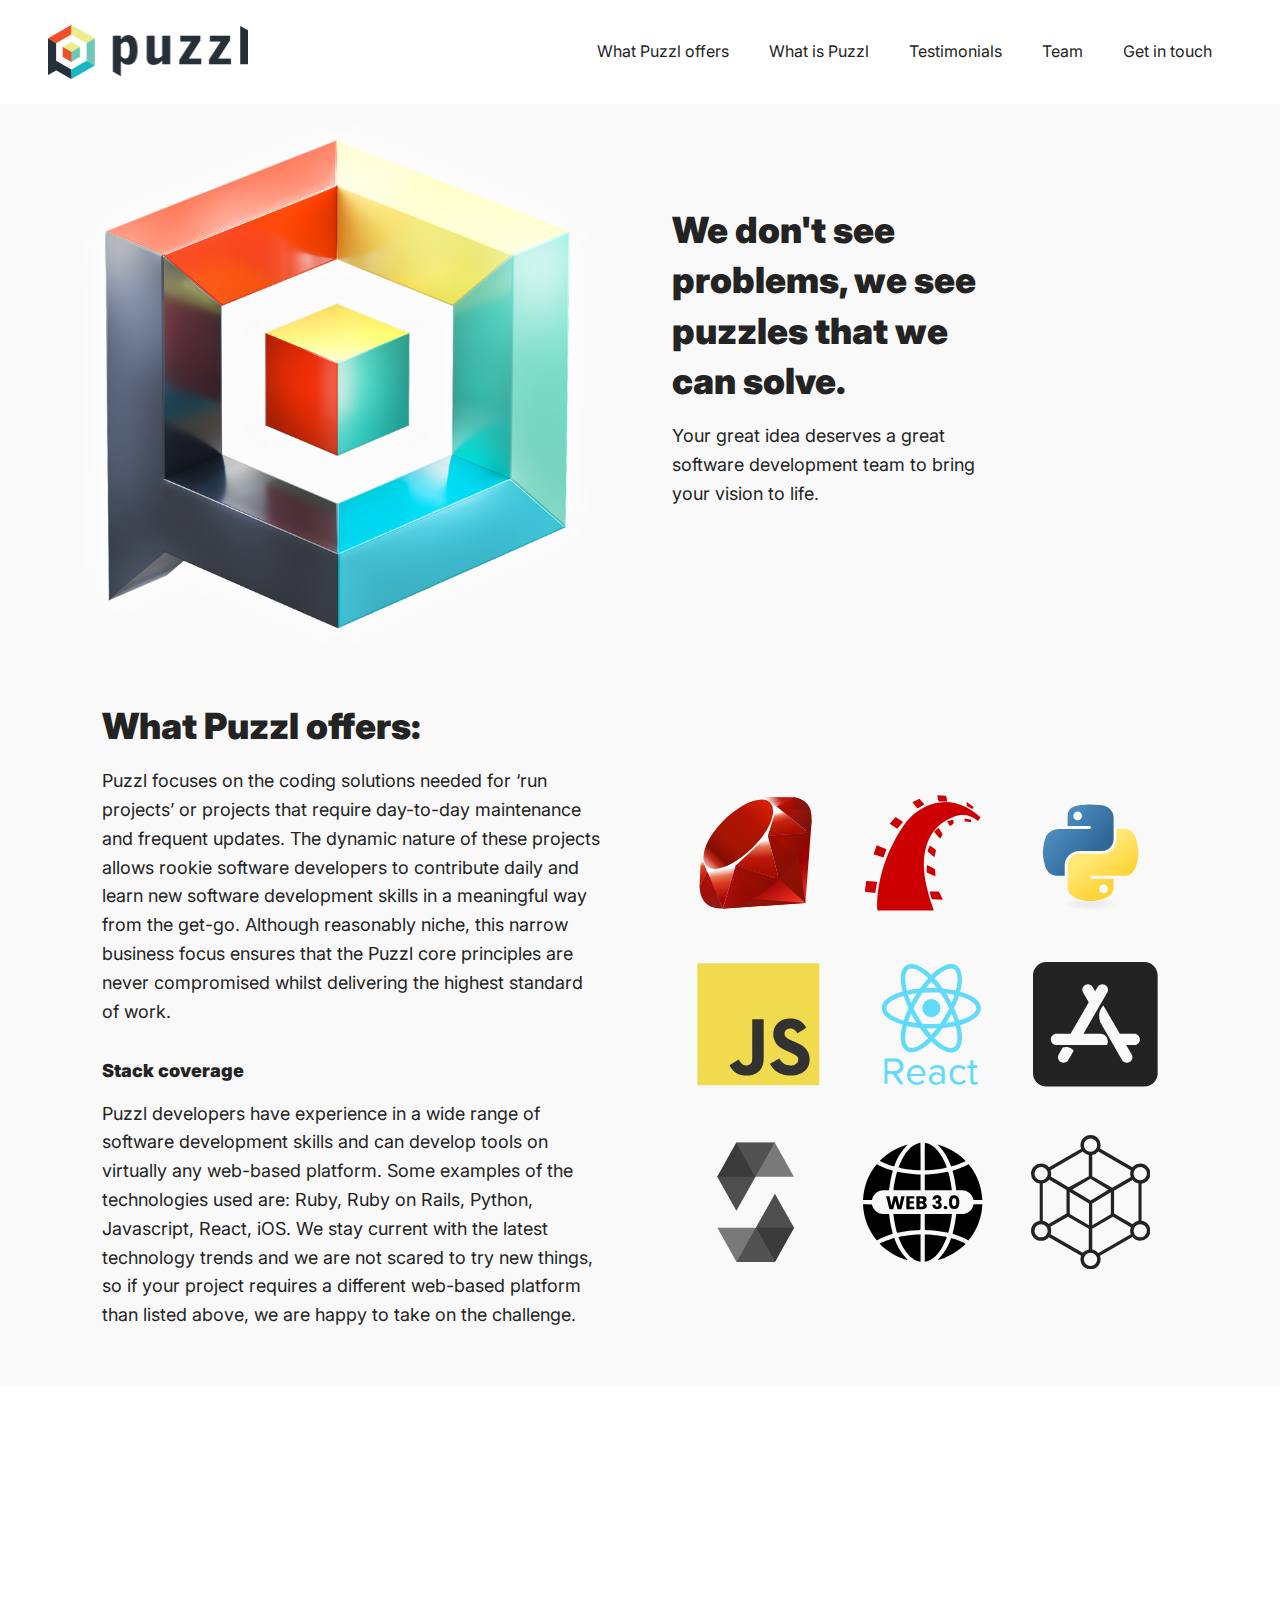
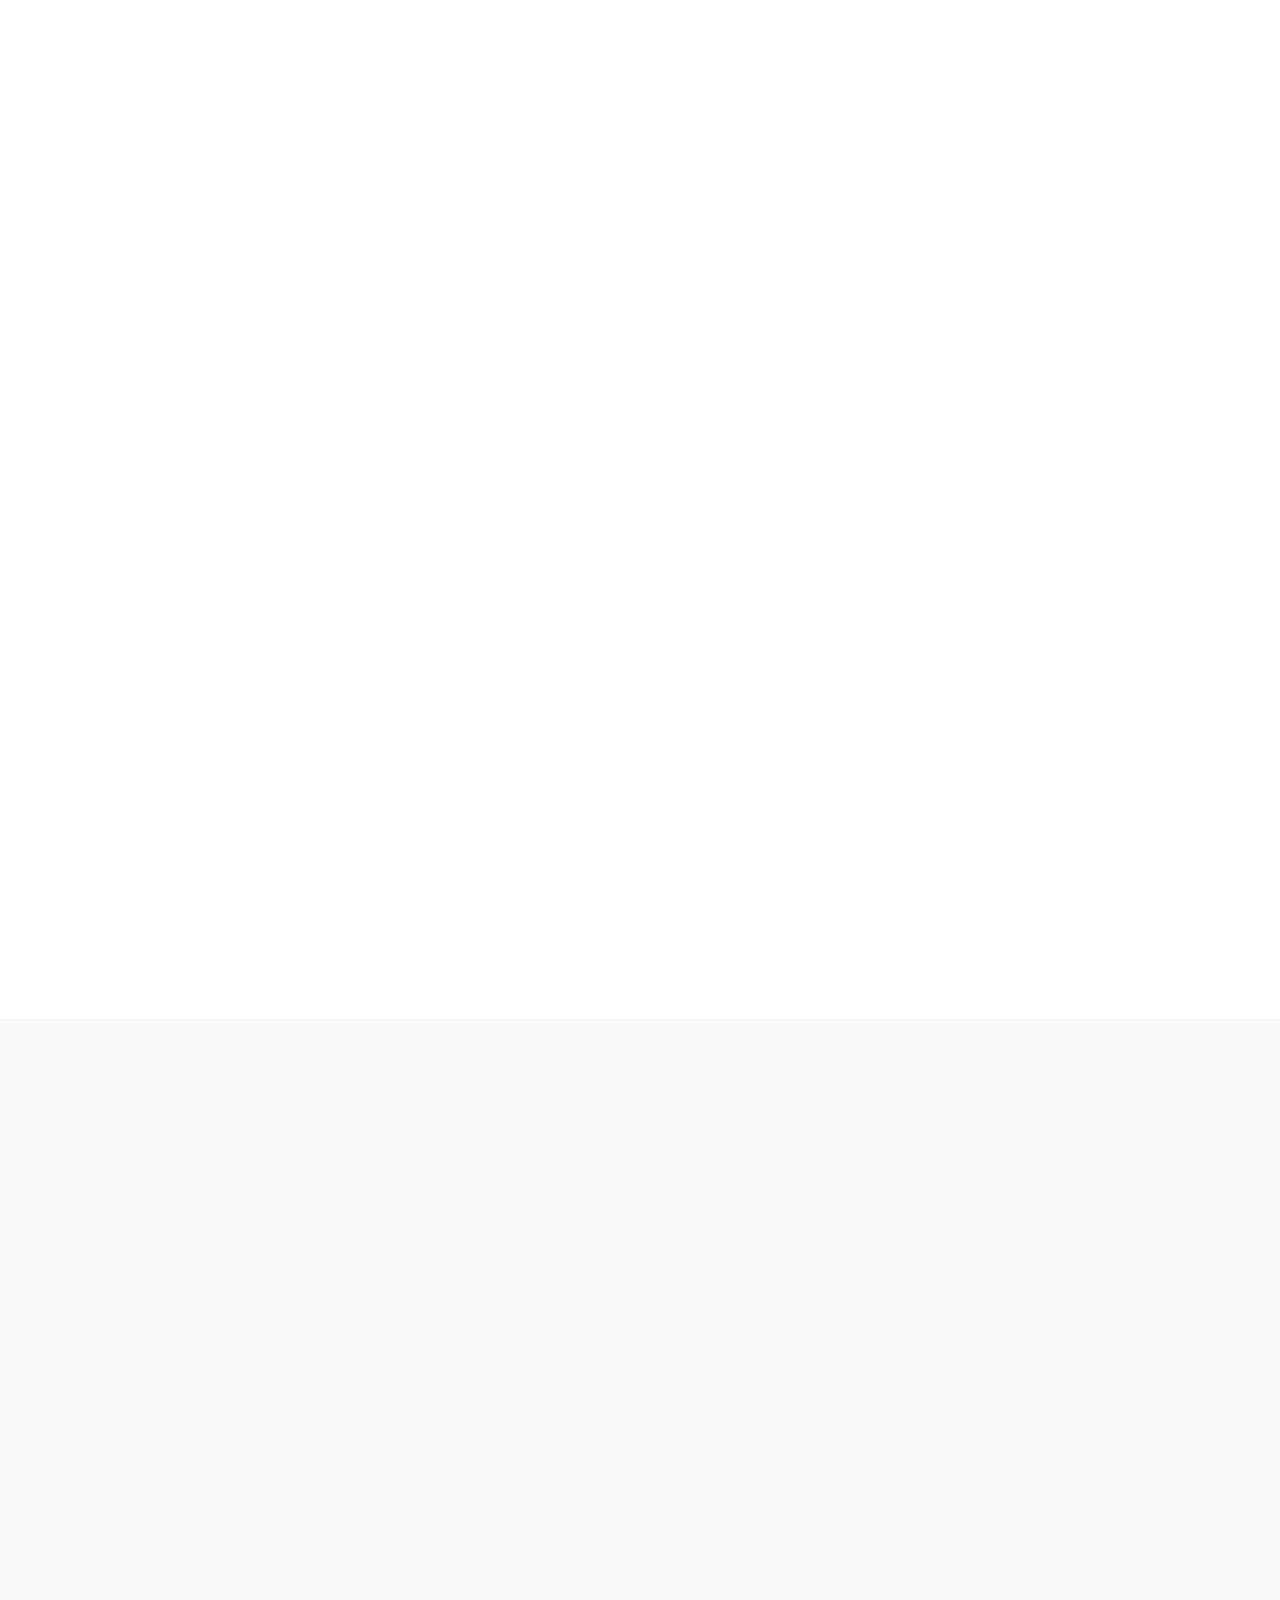
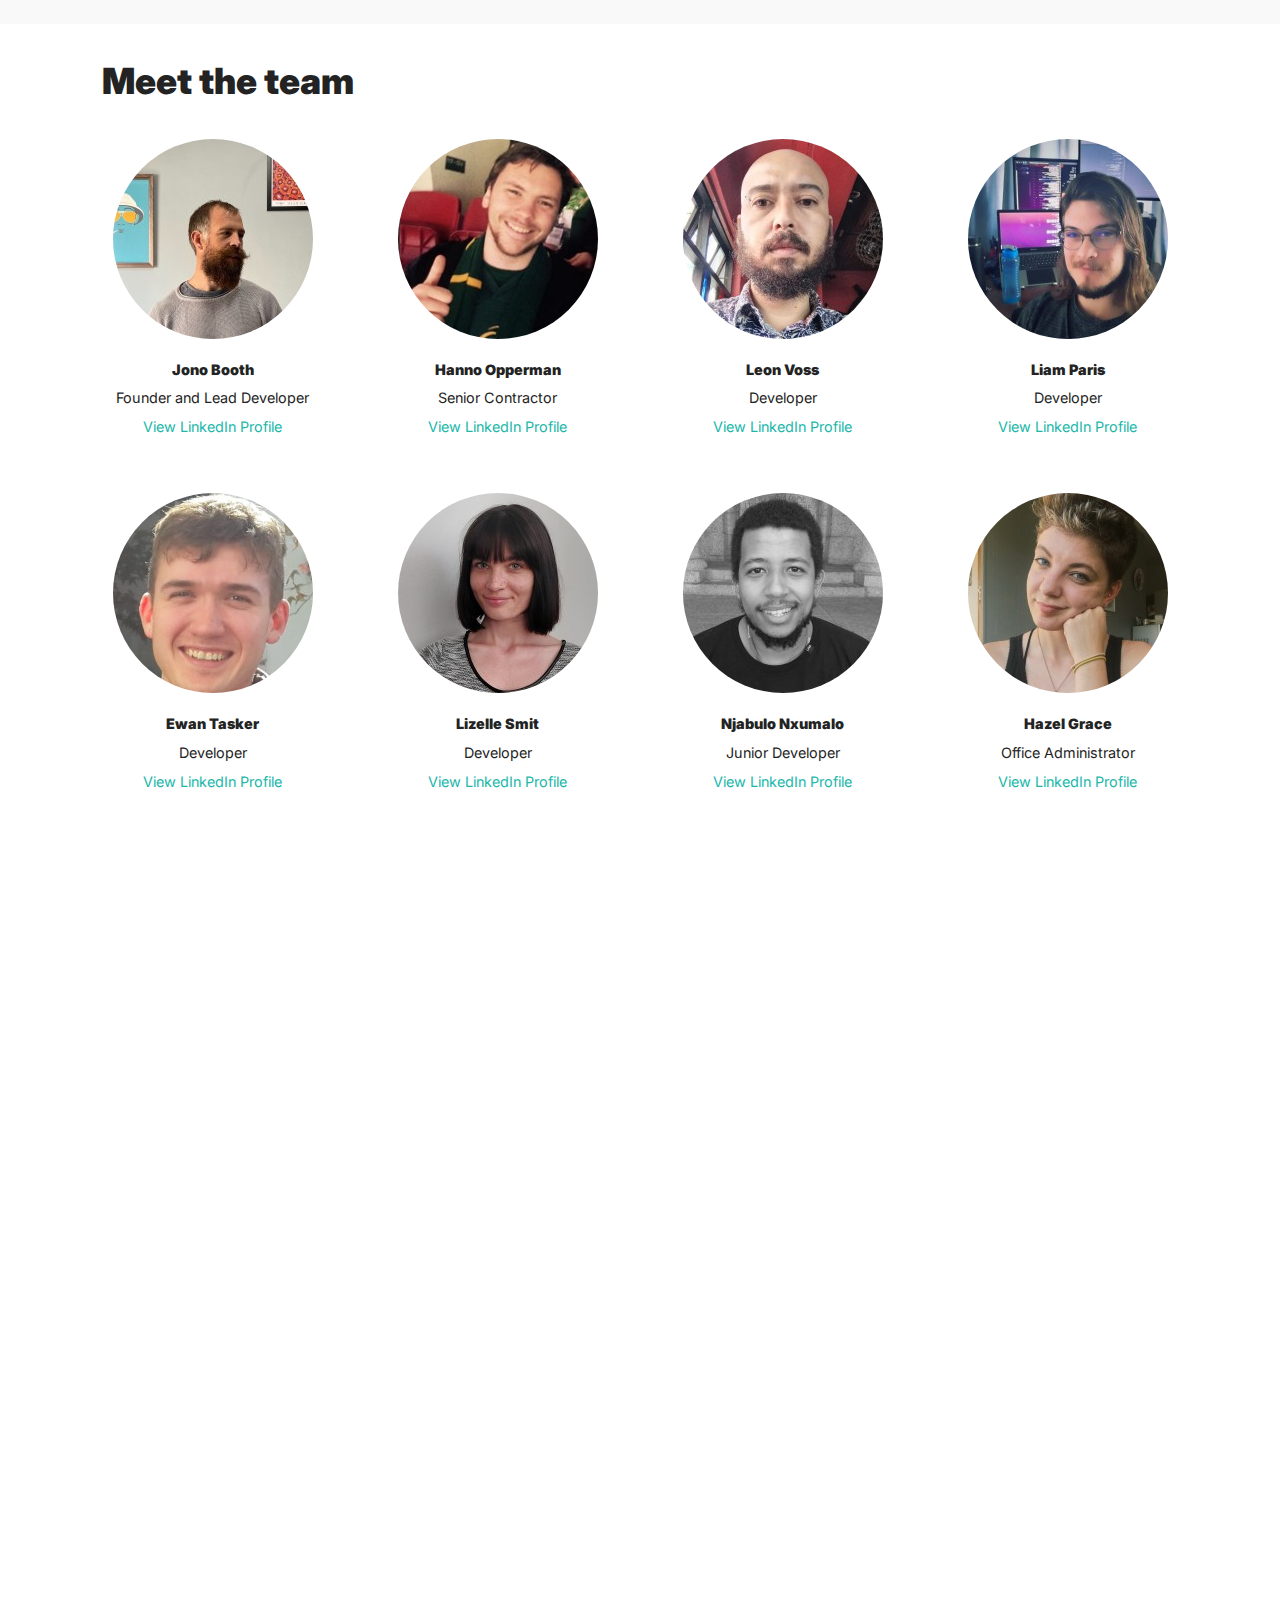
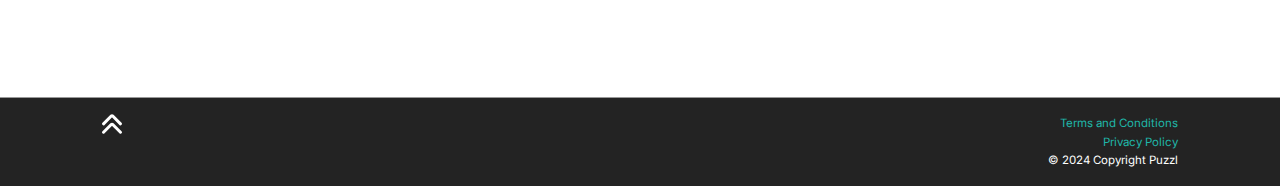
==== commit a42b0ddb: "Add map and mailchimp" ====
--- a/index.html
+++ b/index.html
@@ -2,7 +2,8 @@
 <html>
   <head>
     <!-- Global site tag (gtag.js) - Google Analytics -->
-    <script async src="https://www.googletagmanager.com/gtag/js?id=G-S2LS094PLP"></script>
+    <script async
+      src="https://www.googletagmanager.com/gtag/js?id=G-S2LS094PLP"></script>
     <script>
       window.dataLayer = window.dataLayer || [];
       function gtag(){dataLayer.push(arguments);}
@@ -10,19 +11,24 @@
 
       gtag('config', 'G-S2LS094PLP');
     </script>
-    <title>Puzzl Media</title> 
-    <meta name="viewport" content="width=device-width, initial-scale=1, shrink-to-fit=no">
-    <meta name="description" content="">
+    <title>Puzzl Media</title>
+    <meta name="viewport"
+      content="width=device-width, initial-scale=1, shrink-to-fit=no">
+    <meta name="description" content>
     <link rel="shortcut icon" type="image/x-icon" href="images/favicon.png" />
     <meta name="csrf-param" content="authenticity_token" />
-    <meta name="csrf-token" content="Bz5zVnqAJaKCJf0KfWrG2vjjV0XYx-dKhPS4BxyiJ0njv-l8YqIWvExZ0RprWjlM7po5MTR4kIgdWwRVgi4PYA" />
+    <meta name="csrf-token"
+      content="Bz5zVnqAJaKCJf0KfWrG2vjjV0XYx-dKhPS4BxyiJ0njv-l8YqIWvExZ0RprWjlM7po5MTR4kIgdWwRVgi4PYA" />
+
+    <link rel="stylesheet" href="css/application.css" />
+    <link rel="stylesheet" href="https://cdnjs.cloudflare.com/ajax/libs/font-awesome/5.10.0/css/all.min.css">
+    <link rel="stylesheet" href="https://cdn.jsdelivr.net/npm/bootstrap-icons@1.4.1/font/bootstrap-icons.css">
     
-    <link rel="stylesheet" href="css/application.css"/>
-
     <title>Puzzl Web Development and Media Creation</title>
-		<link rel="icon" type="image/x-icon" href="images/favicon.png">
-		<link rel="apple-touch-icon" type="image/jpg" href="images/favicon.png" sizes="180x180">
-		<!-- <meta name="description" content="Puzzl is a Cape Town based digital agency offering expert web development services. Affordability and quality are the pillars of our work. Contact us for more information on how we can help you improve your web presence online.">
+    <link rel="icon" type="image/x-icon" href="images/favicon.png">
+    <link rel="apple-touch-icon" type="image/jpg" href="images/favicon.png"
+      sizes="180x180">
+    <!-- <meta name="description" content="Puzzl is a Cape Town based digital agency offering expert web development services. Affordability and quality are the pillars of our work. Contact us for more information on how we can help you improve your web presence online.">
 		<link rel="canonical" href="https://www.puzzl.co.za/">
 		<meta property="og:url" content="https://www.puzzl.co.za/">
 		<meta property="og:image" content="images/metalogo.jpg"> -->
@@ -31,48 +37,62 @@
 
   <body>
     <!-- Header, navbar -->
-		<div class="row mb-2">
-			<header class="navbar navbar-expand-lg align-items-center w-100 fixed-top navbar-togglable navbar-light ">
-				<div class="position-relative container-fluid">
-					<!-- Skip to main content -->
-					<a href="#content" class="skip-to-main sr-only-focusable" role="button">Skip to main content</a>
-					<a aria-expanded="false" aria-haspopup="true" data-bs-scroll="true" href="#heading">
-						<img title="" alt="" width="200" src="images/logo.png" />
-					</a>
-					<!-- Toggler -->
-					<button class="navbar-toggler ml-auto" type="button" data-bs-toggle="collapse" data-bs-target="#navbarCollapse" aria-expanded="false" aria-label="Toggle navigation">
-						<span class="navbar-toggler-icon"></span>
-					</button>
-					<!-- Collapse -->
-					<div class="collapse navbar-collapse" id="navbarCollapse">
-						<!-- Navigation -->
-						<ul class="navbar-nav ml-auto">
-							<li class="nav-item">
-								<a class="nav-link" aria-expanded="false" aria-haspopup="true" data-bs-scroll="true" role="button" href="#what_puzzl_offers" >What Puzzl offers</a>
-							</li>
-							<li class="nav-item">
-								<a class="nav-link" aria-expanded="false" aria-haspopup="true" data-bs-scroll="true" role="button" href="#what_is_puzzl">What is Puzzl</a>
-							</li>
-							<li class="nav-item">
-								<a class="nav-link" aria-expanded="false" aria-haspopup="true" data-bs-scroll="true" role="button" href="#testimonials">Testimonials</a>
-							</li>
-							<li class="nav-item">
-								<a class="nav-link" aria-expanded="false" aria-haspopup="true" data-bs-scroll="true" role="button" href="#Team">Team</a>
-							</li>
-							<li class="nav-item">
-								<a class="nav-link" aria-expanded="false" aria-haspopup="true" data-bs-scroll="true" role="button" href="#contact">Get in touch</a>
-							</li>
-						</ul>
-					</div>
-				</div>
-			</header>
-		</div>
+    <div class="row mb-2">
+      <header
+        class="navbar navbar-expand-lg align-items-center w-100 fixed-top navbar-togglable navbar-light ">
+        <div class="position-relative container-fluid">
+          <!-- Skip to main content -->
+          <a href="#content" class="skip-to-main sr-only-focusable"
+            role="button">Skip to main content</a>
+          <a aria-expanded="false" aria-haspopup="true" data-bs-scroll="true"
+            href="#heading">
+            <img title alt width="200" src="images/logo.png" />
+          </a>
+          <!-- Toggler -->
+          <button class="navbar-toggler ml-auto" type="button"
+            data-bs-toggle="collapse" data-bs-target="#navbarCollapse"
+            aria-expanded="false" aria-label="Toggle navigation">
+            <span class="navbar-toggler-icon"></span>
+          </button>
+          <!-- Collapse -->
+          <div class="collapse navbar-collapse" id="navbarCollapse">
+            <!-- Navigation -->
+            <ul class="navbar-nav ml-auto">
+              <li class="nav-item">
+                <a class="nav-link" aria-expanded="false" aria-haspopup="true"
+                  data-bs-scroll="true" role="button"
+                  href="#what_puzzl_offers">What Puzzl offers</a>
+              </li>
+              <li class="nav-item">
+                <a class="nav-link" aria-expanded="false" aria-haspopup="true"
+                  data-bs-scroll="true" role="button" href="#what_is_puzzl">What
+                  is Puzzl</a>
+              </li>
+              <li class="nav-item">
+                <a class="nav-link" aria-expanded="false" aria-haspopup="true"
+                  data-bs-scroll="true" role="button"
+                  href="#testimonials">Testimonials</a>
+              </li>
+              <li class="nav-item">
+                <a class="nav-link" aria-expanded="false" aria-haspopup="true"
+                  data-bs-scroll="true" role="button" href="#team">Team</a>
+              </li>
+              <li class="nav-item">
+                <a class="nav-link" aria-expanded="false" aria-haspopup="true"
+                  data-bs-scroll="true" role="button" href="#contact">Get in
+                  touch</a>
+              </li>
+            </ul>
+          </div>
+        </div>
+      </header>
+    </div>
 
     <div class="container">
-    	<br>
+      <br>
     </div>
-    
-		<main class="mt-3">
+
+    <main class="mt-3">
 
       <!-- Featured area -->
       <section class="bg-light pt-3 scroll-mt-104" id="heading">
@@ -80,147 +100,399 @@
           <div class="row align-items-center">
             <div class="col-lg-6 mb-5 mb-lg-0" data-aos="fade-right">
               <div class="py-12 py-lg-15">
-                <div class="bg-image mr-lg-5" style="display: flex; justify-content: center;" >
-                  <img title="" alt="" src="images/logoforweb.png" />
+                <div class="bg-image mr-lg-5"
+                  style="display: flex; justify-content: center;">
+                  <img title alt src="images/logoforweb.png" />
                 </div>
               </div>
             </div>
             <div class="col-lg-4" data-aos="fade-left">
               <h1>We don't see problems, we see puzzles that we can solve.</h1>
-              <p>Your great idea deserves a great software development team to bring your vision to life.</p>
+              <p>Your great idea deserves a great software development team to
+                bring your vision to life.</p>
             </div>
           </div>
         </div>
       </section>
 
       <!--What Puzzl offers-->
-      <section class="bg-light py-4 scroll-mt-104" id= "what_puzzl_offers">
+      <section class="bg-light py-4 scroll-mt-104" id="what_puzzl_offers">
         <div class="container">
           <div class="row align-items-center">
             <div class="col-lg-6 pr-5 mb-0" data-aos="fade-right">
               <h1>What Puzzl offers:</h1>
-              <p>Puzzl focuses on the coding solutions needed for ‘run projects’ or projects that require day-to-day maintenance and frequent updates. The dynamic nature of these projects allows rookie software developers to contribute daily and learn new software development skills in a meaningful way from the get-go. Although reasonably niche, this narrow business focus ensures that the Puzzl core principles are never compromised whilst delivering the highest standard of work.</p>
+              <p>Puzzl focuses on the coding solutions needed for ‘run projects’
+                or projects that require day-to-day maintenance and frequent
+                updates. The dynamic nature of these projects allows rookie
+                software developers to contribute daily and learn new software
+                development skills in a meaningful way from the get-go. Although
+                reasonably niche, this narrow business focus ensures that the
+                Puzzl core principles are never compromised whilst delivering
+                the highest standard of work.</p>
               <h4>Stack coverage</h4>
-              <p>Puzzl developers have experience in a wide range of software development skills and can develop tools on virtually any web-based platform. Some examples of the technologies used are: Ruby, Ruby on Rails, Python, Javascript, React, iOS. We stay current with the latest technology trends and we are not scared to try new things, so if your project requires a different web-based platform than listed above, we are happy to take on the challenge.</p>
-            </div>
-            <div class="col-lg-6 pr-5 mb-0" data-aos="fade-left" title="" alt="" >
+              <p>Puzzl developers have experience in a wide range of software
+                development skills and can develop tools on virtually any
+                web-based platform. Some examples of the technologies used are:
+                Ruby, Ruby on Rails, Python, Javascript, React, iOS. We stay
+                current with the latest technology trends and we are not scared
+                to try new things, so if your project requires a different
+                web-based platform than listed above, we are happy to take on
+                the challenge.</p>
+            </div>
+            <div class="col-lg-6 pr-5 mb-0" data-aos="fade-left" title alt>
               <div class="row no-gutters" data-jarallax data-speed=".8">
                 <!--Ruby-->
                 <svg viewBox="0 0 128 128" class="col p-4">
-                  <linearGradient id="ruby-original-a" gradientUnits="userSpaceOnUse" x1="157.08" y1="2382.05" x2="131.682" y2="2426.892" gradientTransform="matrix(1 0 0 -1 -47.5 2517)"><stop offset="0" stop-color="#FB7655"></stop><stop offset="0" stop-color="#FB7655"></stop><stop offset=".41" stop-color="#E42B1E"></stop><stop offset=".99" stop-color="#900"></stop><stop offset="1" stop-color="#900"></stop></linearGradient><path fill="url(#ruby-original-a)" d="M97.078 83.214L28.34 124.031l89.003-6.04 6.855-89.745z"></path><linearGradient id="ruby-original-b" gradientUnits="userSpaceOnUse" x1="169.731" y1="2419.72" x2="136.998" y2="2441.685" gradientTransform="matrix(1 0 0 -1 -47.5 2517)"><stop offset="0" stop-color="#871101"></stop><stop offset="0" stop-color="#871101"></stop><stop offset=".99" stop-color="#911209"></stop><stop offset="1" stop-color="#911209"></stop></linearGradient><path fill="url(#ruby-original-b)" d="M117.488 117.93l-7.649-52.799-20.837 27.514z"></path><linearGradient id="ruby-original-c" gradientUnits="userSpaceOnUse" x1="143.542" y1="2380.69" x2="110.81" y2="2402.655" gradientTransform="matrix(1 0 0 -1 -47.5 2517)"><stop offset="0" stop-color="#871101"></stop><stop offset="0" stop-color="#871101"></stop><stop offset=".99" stop-color="#911209"></stop><stop offset="1" stop-color="#911209"></stop></linearGradient><path fill="url(#ruby-original-c)" d="M117.592 117.93l-56.044-4.399-32.91 10.385z"></path><linearGradient id="ruby-original-d" gradientUnits="userSpaceOnUse" x1="74.817" y1="2435.622" x2="79.891" y2="2402.644" gradientTransform="matrix(1 0 0 -1 -47.5 2517)"><stop offset="0" stop-color="#fff"></stop><stop offset="0" stop-color="#fff"></stop><stop offset=".23" stop-color="#E57252"></stop><stop offset=".46" stop-color="#DE3B20"></stop><stop offset=".99" stop-color="#A60003"></stop><stop offset="1" stop-color="#A60003"></stop></linearGradient><path fill="url(#ruby-original-d)" d="M28.717 123.928l14.001-45.867-30.81 6.588z"></path><linearGradient id="ruby-original-e" gradientUnits="userSpaceOnUse" x1="109.719" y1="2466.413" x2="111.589" y2="2432.757" gradientTransform="matrix(1 0 0 -1 -47.5 2517)"><stop offset="0" stop-color="#fff"></stop><stop offset="0" stop-color="#fff"></stop><stop offset=".23" stop-color="#E4714E"></stop><stop offset=".56" stop-color="#BE1A0D"></stop><stop offset=".99" stop-color="#A80D00"></stop><stop offset="1" stop-color="#A80D00"></stop></linearGradient><path fill="url(#ruby-original-e)" d="M88.996 92.797l-12.882-50.46-36.866 34.558z"></path><linearGradient id="ruby-original-f" gradientUnits="userSpaceOnUse" x1="140.691" y1="2497.523" x2="146.289" y2="2473.401" gradientTransform="matrix(1 0 0 -1 -47.5 2517)"><stop offset="0" stop-color="#fff"></stop><stop offset="0" stop-color="#fff"></stop><stop offset=".18" stop-color="#E46342"></stop><stop offset=".4" stop-color="#C82410"></stop><stop offset=".99" stop-color="#A80D00"></stop><stop offset="1" stop-color="#A80D00"></stop></linearGradient><path fill="url(#ruby-original-f)" d="M121.275 43.047L86.426 14.585l-9.704 31.373z"></path><linearGradient id="ruby-original-g" gradientUnits="userSpaceOnUse" x1="123.6" y1="2506.018" x2="147.719" y2="2518.077" gradientTransform="matrix(1 0 0 -1 -47.5 2517)"><stop offset="0" stop-color="#fff"></stop><stop offset="0" stop-color="#fff"></stop><stop offset=".54" stop-color="#C81F11"></stop><stop offset=".99" stop-color="#BF0905"></stop><stop offset="1" stop-color="#BF0905"></stop></linearGradient><path fill="url(#ruby-original-g)" d="M104.978 4.437L84.481 15.764 71.551 4.285z"></path><linearGradient id="ruby-original-h" gradientUnits="userSpaceOnUse" x1="53.674" y1="2444.028" x2="55.66" y2="2424.153" gradientTransform="matrix(1 0 0 -1 -47.5 2517)"><stop offset="0" stop-color="#fff"></stop><stop offset="0" stop-color="#fff"></stop><stop offset=".31" stop-color="#DE4024"></stop><stop offset=".99" stop-color="#BF190B"></stop><stop offset="1" stop-color="#BF190B"></stop></linearGradient><path fill="url(#ruby-original-h)" d="M3.802 100.034l8.586-15.659L5.442 65.72z"></path><path fill="#fff" d="M4.981 65.131l6.987 19.821 30.365-6.812L77 45.922l9.783-31.075L71.38 3.969l-26.19 9.802c-8.252 7.675-24.263 22.86-24.84 23.146-.573.291-10.575 19.195-15.369 28.214z"></path><linearGradient id="ruby-original-i" gradientUnits="userSpaceOnUse" x1="40.026" y1="2418.781" x2="133.345" y2="2514.739" gradientTransform="matrix(1 0 0 -1 -47.5 2517)"><stop offset="0" stop-color="#BD0012"></stop><stop offset="0" stop-color="#BD0012"></stop><stop offset=".07" stop-color="#fff"></stop><stop offset=".17" stop-color="#fff"></stop><stop offset=".27" stop-color="#C82F1C"></stop><stop offset=".33" stop-color="#820C01"></stop><stop offset=".46" stop-color="#A31601"></stop><stop offset=".72" stop-color="#B31301"></stop><stop offset=".99" stop-color="#E82609"></stop><stop offset="1" stop-color="#E82609"></stop></linearGradient><path fill="url(#ruby-original-i)" d="M29.519 29.521c17.882-17.73 40.937-28.207 49.785-19.28 8.843 8.926-.534 30.62-18.418 48.345-17.884 17.725-40.653 28.779-49.493 19.852-8.849-8.92.242-31.191 18.126-48.917z"></path><linearGradient id="ruby-original-j" gradientUnits="userSpaceOnUse" x1="111.507" y1="2409.102" x2="83.398" y2="2416.039" gradientTransform="matrix(1 0 0 -1 -47.5 2517)"><stop offset="0" stop-color="#8C0C01"></stop><stop offset="0" stop-color="#8C0C01"></stop><stop offset=".54" stop-color="#990C00"></stop><stop offset=".99" stop-color="#A80D0E"></stop><stop offset="1" stop-color="#A80D0E"></stop></linearGradient><path fill="url(#ruby-original-j)" d="M28.717 123.909l13.89-46.012 46.135 14.82c-16.68 15.642-35.233 28.865-60.025 31.192z"></path><linearGradient id="ruby-original-k" gradientUnits="userSpaceOnUse" x1="159.785" y1="2442.837" x2="134.814" y2="2465.217" gradientTransform="matrix(1 0 0 -1 -47.5 2517)"><stop offset="0" stop-color="#7E110B"></stop><stop offset="0" stop-color="#7E110B"></stop><stop offset=".99" stop-color="#9E0C00"></stop><stop offset="1" stop-color="#9E0C00"></stop></linearGradient><path fill="url(#ruby-original-k)" d="M77.062 45.831l11.844 46.911c13.934-14.65 26.439-30.401 32.563-49.883l-44.407 2.972z"></path><linearGradient id="ruby-original-l" gradientUnits="userSpaceOnUse" x1="168.959" y1="2483.901" x2="156.521" y2="2497.199" gradientTransform="matrix(1 0 0 -1 -47.5 2517)"><stop offset="0" stop-color="#79130D"></stop><stop offset="0" stop-color="#79130D"></stop><stop offset=".99" stop-color="#9E120B"></stop><stop offset="1" stop-color="#9E120B"></stop></linearGradient><path fill="url(#ruby-original-l)" d="M121.348 43.097c4.74-14.305 5.833-34.825-16.517-38.635l-18.339 10.13 34.856 28.505z"></path><path fill="#9E1209" d="M3.802 99.828c.656 23.608 17.689 23.959 24.945 24.167l-16.759-39.14-8.186 14.973z"></path><radialGradient id="ruby-original-m" cx="138.703" cy="2464.789" r="30.601" gradientTransform="matrix(1 0 0 -1 -47.5 2517)" gradientUnits="userSpaceOnUse"><stop offset="0" stop-color="#A80D00"></stop><stop offset="0" stop-color="#A80D00"></stop><stop offset=".99" stop-color="#7E0E08"></stop><stop offset="1" stop-color="#7E0E08"></stop></radialGradient><path fill="url(#ruby-original-m)" d="M77.128 45.904c10.708 6.581 32.286 19.798 32.723 20.041.68.383 9.304-14.542 11.261-22.976l-43.984 2.935z"></path><radialGradient id="ruby-original-n" cx="96.325" cy="2424.465" r="40.679" gradientTransform="matrix(1 0 0 -1 -47.5 2517)" gradientUnits="userSpaceOnUse"><stop offset="0" stop-color="#A30C00"></stop><stop offset="0" stop-color="#A30C00"></stop><stop offset=".99" stop-color="#800E08"></stop><stop offset="1" stop-color="#800E08"></stop></radialGradient><path fill="url(#ruby-original-n)" d="M42.589 77.897l18.57 35.828c10.98-5.955 19.579-13.211 27.454-20.983L42.589 77.897z"></path><linearGradient id="ruby-original-o" gradientUnits="userSpaceOnUse" x1="67.509" y1="2393.115" x2="57.373" y2="2427.506" gradientTransform="matrix(1 0 0 -1 -47.5 2517)"><stop offset="0" stop-color="#8B2114"></stop><stop offset="0" stop-color="#8B2114"></stop><stop offset=".43" stop-color="#9E100A"></stop><stop offset=".99" stop-color="#B3100C"></stop><stop offset="1" stop-color="#B3100C"></stop></linearGradient><path fill="url(#ruby-original-o)" d="M11.914 84.904l-2.631 31.331c4.964 6.781 11.794 7.371 18.96 6.842-5.184-12.9-15.538-38.696-16.329-38.173z"></path><linearGradient id="ruby-original-p" gradientUnits="userSpaceOnUse" x1="145.272" y1="2507.076" x2="167.996" y2="2497.045" gradientTransform="matrix(1 0 0 -1 -47.5 2517)"><stop offset="0" stop-color="#B31000"></stop><stop offset="0" stop-color="#B31000"></stop><stop offset=".44" stop-color="#910F08"></stop><stop offset=".99" stop-color="#791C12"></stop><stop offset="1" stop-color="#791C12"></stop></linearGradient><path fill="url(#ruby-original-p)" d="M86.384 14.67l36.891 5.177c-1.969-8.343-8.015-13.727-18.32-15.41L86.384 14.67z"></path>
-                </svg>   
+                  <lineargradient id="ruby-original-a"
+                    gradientUnits="userSpaceOnUse" x1="157.08" y1="2382.05"
+                    x2="131.682" y2="2426.892"
+                    gradientTransform="matrix(1 0 0 -1 -47.5 2517)"><stop
+                      offset="0" stop-color="#FB7655"></stop><stop offset="0"
+                      stop-color="#FB7655"></stop><stop offset=".41"
+                      stop-color="#E42B1E"></stop><stop offset=".99"
+                      stop-color="#900"></stop><stop offset="1"
+                      stop-color="#900"></stop></lineargradient><path
+                    fill="url(#ruby-original-a)"
+                    d="M97.078 83.214L28.34 124.031l89.003-6.04 6.855-89.745z"></path><lineargradient
+                    id="ruby-original-b" gradientUnits="userSpaceOnUse"
+                    x1="169.731" y1="2419.72" x2="136.998" y2="2441.685"
+                    gradientTransform="matrix(1 0 0 -1 -47.5 2517)"><stop
+                      offset="0" stop-color="#871101"></stop><stop offset="0"
+                      stop-color="#871101"></stop><stop offset=".99"
+                      stop-color="#911209"></stop><stop offset="1"
+                      stop-color="#911209"></stop></lineargradient><path
+                    fill="url(#ruby-original-b)"
+                    d="M117.488 117.93l-7.649-52.799-20.837 27.514z"></path><lineargradient
+                    id="ruby-original-c" gradientUnits="userSpaceOnUse"
+                    x1="143.542" y1="2380.69" x2="110.81" y2="2402.655"
+                    gradientTransform="matrix(1 0 0 -1 -47.5 2517)"><stop
+                      offset="0" stop-color="#871101"></stop><stop offset="0"
+                      stop-color="#871101"></stop><stop offset=".99"
+                      stop-color="#911209"></stop><stop offset="1"
+                      stop-color="#911209"></stop></lineargradient><path
+                    fill="url(#ruby-original-c)"
+                    d="M117.592 117.93l-56.044-4.399-32.91 10.385z"></path><lineargradient
+                    id="ruby-original-d" gradientUnits="userSpaceOnUse"
+                    x1="74.817" y1="2435.622" x2="79.891" y2="2402.644"
+                    gradientTransform="matrix(1 0 0 -1 -47.5 2517)"><stop
+                      offset="0" stop-color="#fff"></stop><stop offset="0"
+                      stop-color="#fff"></stop><stop offset=".23"
+                      stop-color="#E57252"></stop><stop offset=".46"
+                      stop-color="#DE3B20"></stop><stop offset=".99"
+                      stop-color="#A60003"></stop><stop offset="1"
+                      stop-color="#A60003"></stop></lineargradient><path
+                    fill="url(#ruby-original-d)"
+                    d="M28.717 123.928l14.001-45.867-30.81 6.588z"></path><lineargradient
+                    id="ruby-original-e" gradientUnits="userSpaceOnUse"
+                    x1="109.719" y1="2466.413" x2="111.589" y2="2432.757"
+                    gradientTransform="matrix(1 0 0 -1 -47.5 2517)"><stop
+                      offset="0" stop-color="#fff"></stop><stop offset="0"
+                      stop-color="#fff"></stop><stop offset=".23"
+                      stop-color="#E4714E"></stop><stop offset=".56"
+                      stop-color="#BE1A0D"></stop><stop offset=".99"
+                      stop-color="#A80D00"></stop><stop offset="1"
+                      stop-color="#A80D00"></stop></lineargradient><path
+                    fill="url(#ruby-original-e)"
+                    d="M88.996 92.797l-12.882-50.46-36.866 34.558z"></path><lineargradient
+                    id="ruby-original-f" gradientUnits="userSpaceOnUse"
+                    x1="140.691" y1="2497.523" x2="146.289" y2="2473.401"
+                    gradientTransform="matrix(1 0 0 -1 -47.5 2517)"><stop
+                      offset="0" stop-color="#fff"></stop><stop offset="0"
+                      stop-color="#fff"></stop><stop offset=".18"
+                      stop-color="#E46342"></stop><stop offset=".4"
+                      stop-color="#C82410"></stop><stop offset=".99"
+                      stop-color="#A80D00"></stop><stop offset="1"
+                      stop-color="#A80D00"></stop></lineargradient><path
+                    fill="url(#ruby-original-f)"
+                    d="M121.275 43.047L86.426 14.585l-9.704 31.373z"></path><lineargradient
+                    id="ruby-original-g" gradientUnits="userSpaceOnUse"
+                    x1="123.6" y1="2506.018" x2="147.719" y2="2518.077"
+                    gradientTransform="matrix(1 0 0 -1 -47.5 2517)"><stop
+                      offset="0" stop-color="#fff"></stop><stop offset="0"
+                      stop-color="#fff"></stop><stop offset=".54"
+                      stop-color="#C81F11"></stop><stop offset=".99"
+                      stop-color="#BF0905"></stop><stop offset="1"
+                      stop-color="#BF0905"></stop></lineargradient><path
+                    fill="url(#ruby-original-g)"
+                    d="M104.978 4.437L84.481 15.764 71.551 4.285z"></path><lineargradient
+                    id="ruby-original-h" gradientUnits="userSpaceOnUse"
+                    x1="53.674" y1="2444.028" x2="55.66" y2="2424.153"
+                    gradientTransform="matrix(1 0 0 -1 -47.5 2517)"><stop
+                      offset="0" stop-color="#fff"></stop><stop offset="0"
+                      stop-color="#fff"></stop><stop offset=".31"
+                      stop-color="#DE4024"></stop><stop offset=".99"
+                      stop-color="#BF190B"></stop><stop offset="1"
+                      stop-color="#BF190B"></stop></lineargradient><path
+                    fill="url(#ruby-original-h)"
+                    d="M3.802 100.034l8.586-15.659L5.442 65.72z"></path><path
+                    fill="#fff"
+                    d="M4.981 65.131l6.987 19.821 30.365-6.812L77 45.922l9.783-31.075L71.38 3.969l-26.19 9.802c-8.252 7.675-24.263 22.86-24.84 23.146-.573.291-10.575 19.195-15.369 28.214z"></path><lineargradient
+                    id="ruby-original-i" gradientUnits="userSpaceOnUse"
+                    x1="40.026" y1="2418.781" x2="133.345" y2="2514.739"
+                    gradientTransform="matrix(1 0 0 -1 -47.5 2517)"><stop
+                      offset="0" stop-color="#BD0012"></stop><stop offset="0"
+                      stop-color="#BD0012"></stop><stop offset=".07"
+                      stop-color="#fff"></stop><stop offset=".17"
+                      stop-color="#fff"></stop><stop offset=".27"
+                      stop-color="#C82F1C"></stop><stop offset=".33"
+                      stop-color="#820C01"></stop><stop offset=".46"
+                      stop-color="#A31601"></stop><stop offset=".72"
+                      stop-color="#B31301"></stop><stop offset=".99"
+                      stop-color="#E82609"></stop><stop offset="1"
+                      stop-color="#E82609"></stop></lineargradient><path
+                    fill="url(#ruby-original-i)"
+                    d="M29.519 29.521c17.882-17.73 40.937-28.207 49.785-19.28 8.843 8.926-.534 30.62-18.418 48.345-17.884 17.725-40.653 28.779-49.493 19.852-8.849-8.92.242-31.191 18.126-48.917z"></path><lineargradient
+                    id="ruby-original-j" gradientUnits="userSpaceOnUse"
+                    x1="111.507" y1="2409.102" x2="83.398" y2="2416.039"
+                    gradientTransform="matrix(1 0 0 -1 -47.5 2517)"><stop
+                      offset="0" stop-color="#8C0C01"></stop><stop offset="0"
+                      stop-color="#8C0C01"></stop><stop offset=".54"
+                      stop-color="#990C00"></stop><stop offset=".99"
+                      stop-color="#A80D0E"></stop><stop offset="1"
+                      stop-color="#A80D0E"></stop></lineargradient><path
+                    fill="url(#ruby-original-j)"
+                    d="M28.717 123.909l13.89-46.012 46.135 14.82c-16.68 15.642-35.233 28.865-60.025 31.192z"></path><lineargradient
+                    id="ruby-original-k" gradientUnits="userSpaceOnUse"
+                    x1="159.785" y1="2442.837" x2="134.814" y2="2465.217"
+                    gradientTransform="matrix(1 0 0 -1 -47.5 2517)"><stop
+                      offset="0" stop-color="#7E110B"></stop><stop offset="0"
+                      stop-color="#7E110B"></stop><stop offset=".99"
+                      stop-color="#9E0C00"></stop><stop offset="1"
+                      stop-color="#9E0C00"></stop></lineargradient><path
+                    fill="url(#ruby-original-k)"
+                    d="M77.062 45.831l11.844 46.911c13.934-14.65 26.439-30.401 32.563-49.883l-44.407 2.972z"></path><lineargradient
+                    id="ruby-original-l" gradientUnits="userSpaceOnUse"
+                    x1="168.959" y1="2483.901" x2="156.521" y2="2497.199"
+                    gradientTransform="matrix(1 0 0 -1 -47.5 2517)"><stop
+                      offset="0" stop-color="#79130D"></stop><stop offset="0"
+                      stop-color="#79130D"></stop><stop offset=".99"
+                      stop-color="#9E120B"></stop><stop offset="1"
+                      stop-color="#9E120B"></stop></lineargradient><path
+                    fill="url(#ruby-original-l)"
+                    d="M121.348 43.097c4.74-14.305 5.833-34.825-16.517-38.635l-18.339 10.13 34.856 28.505z"></path><path
+                    fill="#9E1209"
+                    d="M3.802 99.828c.656 23.608 17.689 23.959 24.945 24.167l-16.759-39.14-8.186 14.973z"></path><radialgradient
+                    id="ruby-original-m" cx="138.703" cy="2464.789" r="30.601"
+                    gradientTransform="matrix(1 0 0 -1 -47.5 2517)"
+                    gradientUnits="userSpaceOnUse"><stop offset="0"
+                      stop-color="#A80D00"></stop><stop offset="0"
+                      stop-color="#A80D00"></stop><stop offset=".99"
+                      stop-color="#7E0E08"></stop><stop offset="1"
+                      stop-color="#7E0E08"></stop></radialgradient><path
+                    fill="url(#ruby-original-m)"
+                    d="M77.128 45.904c10.708 6.581 32.286 19.798 32.723 20.041.68.383 9.304-14.542 11.261-22.976l-43.984 2.935z"></path><radialgradient
+                    id="ruby-original-n" cx="96.325" cy="2424.465" r="40.679"
+                    gradientTransform="matrix(1 0 0 -1 -47.5 2517)"
+                    gradientUnits="userSpaceOnUse"><stop offset="0"
+                      stop-color="#A30C00"></stop><stop offset="0"
+                      stop-color="#A30C00"></stop><stop offset=".99"
+                      stop-color="#800E08"></stop><stop offset="1"
+                      stop-color="#800E08"></stop></radialgradient><path
+                    fill="url(#ruby-original-n)"
+                    d="M42.589 77.897l18.57 35.828c10.98-5.955 19.579-13.211 27.454-20.983L42.589 77.897z"></path><lineargradient
+                    id="ruby-original-o" gradientUnits="userSpaceOnUse"
+                    x1="67.509" y1="2393.115" x2="57.373" y2="2427.506"
+                    gradientTransform="matrix(1 0 0 -1 -47.5 2517)"><stop
+                      offset="0" stop-color="#8B2114"></stop><stop offset="0"
+                      stop-color="#8B2114"></stop><stop offset=".43"
+                      stop-color="#9E100A"></stop><stop offset=".99"
+                      stop-color="#B3100C"></stop><stop offset="1"
+                      stop-color="#B3100C"></stop></lineargradient><path
+                    fill="url(#ruby-original-o)"
+                    d="M11.914 84.904l-2.631 31.331c4.964 6.781 11.794 7.371 18.96 6.842-5.184-12.9-15.538-38.696-16.329-38.173z"></path><lineargradient
+                    id="ruby-original-p" gradientUnits="userSpaceOnUse"
+                    x1="145.272" y1="2507.076" x2="167.996" y2="2497.045"
+                    gradientTransform="matrix(1 0 0 -1 -47.5 2517)"><stop
+                      offset="0" stop-color="#B31000"></stop><stop offset="0"
+                      stop-color="#B31000"></stop><stop offset=".44"
+                      stop-color="#910F08"></stop><stop offset=".99"
+                      stop-color="#791C12"></stop><stop offset="1"
+                      stop-color="#791C12"></stop></lineargradient><path
+                    fill="url(#ruby-original-p)"
+                    d="M86.384 14.67l36.891 5.177c-1.969-8.343-8.015-13.727-18.32-15.41L86.384 14.67z"></path>
+                </svg>
                 <!--Ruby on Rails-->
                 <svg viewBox="0 0 128 128" class="col p-4">
-                  <path fill-rule="evenodd" clip-rule="evenodd" fill="#C00" d="M109.682 14.737c-12.206-6.023-24.708-6.636-37.508-2.111-11.779 4.164-21.175 11.615-28.16 21.763C32.195 51.561 23.61 70.298 18.799 90.652c-2.464 10.417-4.06 21.466-3.631 32.224.035.873.165 1.124.251 3.124h60.366c-.173-2-.287-1.416-.437-1.797a153.86 153.86 0 01-7.428-25.198c-2.498-12.251-3.806-24.729-1.226-37.093 3.611-17.313 13.48-29.805 30.117-36.283 9.424-3.667 18.369-2.624 26.214 4.262.072.063.22.025.412.056l2.565-3.883c-4.94-4.703-10.368-8.389-16.32-11.327zM3.336 94.394c-.46 3.923-.89 7.596-1.34 11.451l11.132 1.336 2.039-11.893-11.831-.894zm21.85-34.186l-10.471-4.097-3.384 9.607 10.671 3.42c1.08-3.031 2.096-5.882 3.184-8.93zm49.419 53.659c3.575.266 7.157.449 11.103.679-1.433-2.979-2.706-5.673-4.039-8.335-.146-.289-.639-.568-.974-.573-3.033-.044-6.068-.025-9.291-.025.726 2.628 1.357 5.053 2.096 7.443.111.361.707.782 1.105.811zM42.933 31.103l-7.955-5.268-6.359 7.105 8.178 5.496 6.136-7.333zm25.334 53.369c-.013.321.276.832.558.959 2.865 1.288 5.76 2.515 8.912 3.873-.131-2.492-.219-4.575-.368-6.654-.027-.374-.203-.912-.48-1.066-2.631-1.456-5.299-2.847-8.216-4.395-.159 2.665-.321 4.972-.406 7.283zM65.91 12.3l-5.446-6.181-7.499 3.898 5.455 6.644 7.49-4.361zm3.415 49.176c-.163.374.052 1.167.373 1.456 2.175 1.962 4.424 3.84 6.926 5.981.573-2.4 1.113-4.539 1.571-6.693.081-.383-.032-1.016-.298-1.23-1.946-1.569-3.955-3.063-6.037-4.651-.915 1.815-1.802 3.443-2.535 5.137zm12.45-52.424c2.78.075 5.563.042 8.499.042-.293-2.044-.433-3.593-.782-5.092-.104-.446-.775-1.04-1.228-1.078-2.787-.226-5.585-.313-8.651-.459.409 2.063.721 3.881 1.162 5.668.093.379.647.909 1 .919zm3.385 35.675c.142-.266.178-.749.029-.981-1.366-2.137-2.785-4.241-4.254-6.455l-4.76 4.372 6.582 7.294c.884-1.539 1.675-2.868 2.403-4.23zM90.295 30.2l2.843 5.281c4.449-2.438 4.875-3.32 3.3-6.834L90.295 30.2zm21.287-16.273c1.851 1.142 3.806 2.115 5.792 3.185l1.33-2.07c-2.422-1.771-4.76-3.484-7.413-5.426-.104 1.104-.259 1.875-.219 2.637.032.581.129 1.44.51 1.674zM109 30.646c2 .217 5 .424 7 .643v-2.718c-2-.438-5-.872-7-1.323v3.398z"></path>
-                </svg>   
+                  <path fill-rule="evenodd" clip-rule="evenodd" fill="#C00"
+                    d="M109.682 14.737c-12.206-6.023-24.708-6.636-37.508-2.111-11.779 4.164-21.175 11.615-28.16 21.763C32.195 51.561 23.61 70.298 18.799 90.652c-2.464 10.417-4.06 21.466-3.631 32.224.035.873.165 1.124.251 3.124h60.366c-.173-2-.287-1.416-.437-1.797a153.86 153.86 0 01-7.428-25.198c-2.498-12.251-3.806-24.729-1.226-37.093 3.611-17.313 13.48-29.805 30.117-36.283 9.424-3.667 18.369-2.624 26.214 4.262.072.063.22.025.412.056l2.565-3.883c-4.94-4.703-10.368-8.389-16.32-11.327zM3.336 94.394c-.46 3.923-.89 7.596-1.34 11.451l11.132 1.336 2.039-11.893-11.831-.894zm21.85-34.186l-10.471-4.097-3.384 9.607 10.671 3.42c1.08-3.031 2.096-5.882 3.184-8.93zm49.419 53.659c3.575.266 7.157.449 11.103.679-1.433-2.979-2.706-5.673-4.039-8.335-.146-.289-.639-.568-.974-.573-3.033-.044-6.068-.025-9.291-.025.726 2.628 1.357 5.053 2.096 7.443.111.361.707.782 1.105.811zM42.933 31.103l-7.955-5.268-6.359 7.105 8.178 5.496 6.136-7.333zm25.334 53.369c-.013.321.276.832.558.959 2.865 1.288 5.76 2.515 8.912 3.873-.131-2.492-.219-4.575-.368-6.654-.027-.374-.203-.912-.48-1.066-2.631-1.456-5.299-2.847-8.216-4.395-.159 2.665-.321 4.972-.406 7.283zM65.91 12.3l-5.446-6.181-7.499 3.898 5.455 6.644 7.49-4.361zm3.415 49.176c-.163.374.052 1.167.373 1.456 2.175 1.962 4.424 3.84 6.926 5.981.573-2.4 1.113-4.539 1.571-6.693.081-.383-.032-1.016-.298-1.23-1.946-1.569-3.955-3.063-6.037-4.651-.915 1.815-1.802 3.443-2.535 5.137zm12.45-52.424c2.78.075 5.563.042 8.499.042-.293-2.044-.433-3.593-.782-5.092-.104-.446-.775-1.04-1.228-1.078-2.787-.226-5.585-.313-8.651-.459.409 2.063.721 3.881 1.162 5.668.093.379.647.909 1 .919zm3.385 35.675c.142-.266.178-.749.029-.981-1.366-2.137-2.785-4.241-4.254-6.455l-4.76 4.372 6.582 7.294c.884-1.539 1.675-2.868 2.403-4.23zM90.295 30.2l2.843 5.281c4.449-2.438 4.875-3.32 3.3-6.834L90.295 30.2zm21.287-16.273c1.851 1.142 3.806 2.115 5.792 3.185l1.33-2.07c-2.422-1.771-4.76-3.484-7.413-5.426-.104 1.104-.259 1.875-.219 2.637.032.581.129 1.44.51 1.674zM109 30.646c2 .217 5 .424 7 .643v-2.718c-2-.438-5-.872-7-1.323v3.398z"></path>
+                </svg>
                 <!--Python-->
                 <svg viewBox="0 0 128 128" class="col p-4">
-                  <linearGradient id="python-original-a" gradientUnits="userSpaceOnUse" x1="70.252" y1="1237.476" x2="170.659" y2="1151.089" gradientTransform="matrix(.563 0 0 -.568 -29.215 707.817)"><stop offset="0" stop-color="#5A9FD4"></stop><stop offset="1" stop-color="#306998"></stop></linearGradient><linearGradient id="python-original-b" gradientUnits="userSpaceOnUse" x1="209.474" y1="1098.811" x2="173.62" y2="1149.537" gradientTransform="matrix(.563 0 0 -.568 -29.215 707.817)"><stop offset="0" stop-color="#FFD43B"></stop><stop offset="1" stop-color="#FFE873"></stop></linearGradient><path fill="url(#python-original-a)" d="M63.391 1.988c-4.222.02-8.252.379-11.8 1.007-10.45 1.846-12.346 5.71-12.346 12.837v9.411h24.693v3.137H29.977c-7.176 0-13.46 4.313-15.426 12.521-2.268 9.405-2.368 15.275 0 25.096 1.755 7.311 5.947 12.519 13.124 12.519h8.491V67.234c0-8.151 7.051-15.34 15.426-15.34h24.665c6.866 0 12.346-5.654 12.346-12.548V15.833c0-6.693-5.646-11.72-12.346-12.837-4.244-.706-8.645-1.027-12.866-1.008zM50.037 9.557c2.55 0 4.634 2.117 4.634 4.721 0 2.593-2.083 4.69-4.634 4.69-2.56 0-4.633-2.097-4.633-4.69-.001-2.604 2.073-4.721 4.633-4.721z" transform="translate(0 10.26)"></path><path fill="url(#python-original-b)" d="M91.682 28.38v10.966c0 8.5-7.208 15.655-15.426 15.655H51.591c-6.756 0-12.346 5.783-12.346 12.549v23.515c0 6.691 5.818 10.628 12.346 12.547 7.816 2.297 15.312 2.713 24.665 0 6.216-1.801 12.346-5.423 12.346-12.547v-9.412H63.938v-3.138h37.012c7.176 0 9.852-5.005 12.348-12.519 2.578-7.735 2.467-15.174 0-25.096-1.774-7.145-5.161-12.521-12.348-12.521h-9.268zM77.809 87.927c2.561 0 4.634 2.097 4.634 4.692 0 2.602-2.074 4.719-4.634 4.719-2.55 0-4.633-2.117-4.633-4.719 0-2.595 2.083-4.692 4.633-4.692z" transform="translate(0 10.26)"></path><radialGradient id="python-original-c" cx="1825.678" cy="444.45" r="26.743" gradientTransform="matrix(0 -.24 -1.055 0 532.979 557.576)" gradientUnits="userSpaceOnUse"><stop offset="0" stop-color="#B8B8B8" stop-opacity=".498"></stop><stop offset="1" stop-color="#7F7F7F" stop-opacity="0"></stop></radialGradient><path opacity=".444" fill="url(#python-original-c)" d="M97.309 119.597c0 3.543-14.816 6.416-33.091 6.416-18.276 0-33.092-2.873-33.092-6.416 0-3.544 14.815-6.417 33.092-6.417 18.275 0 33.091 2.872 33.091 6.417z"></path>
+                  <lineargradient id="python-original-a"
+                    gradientUnits="userSpaceOnUse" x1="70.252" y1="1237.476"
+                    x2="170.659" y2="1151.089"
+                    gradientTransform="matrix(.563 0 0 -.568 -29.215 707.817)"><stop
+                      offset="0" stop-color="#5A9FD4"></stop><stop offset="1"
+                      stop-color="#306998"></stop></lineargradient><lineargradient
+                    id="python-original-b" gradientUnits="userSpaceOnUse"
+                    x1="209.474" y1="1098.811" x2="173.62" y2="1149.537"
+                    gradientTransform="matrix(.563 0 0 -.568 -29.215 707.817)"><stop
+                      offset="0" stop-color="#FFD43B"></stop><stop offset="1"
+                      stop-color="#FFE873"></stop></lineargradient><path
+                    fill="url(#python-original-a)"
+                    d="M63.391 1.988c-4.222.02-8.252.379-11.8 1.007-10.45 1.846-12.346 5.71-12.346 12.837v9.411h24.693v3.137H29.977c-7.176 0-13.46 4.313-15.426 12.521-2.268 9.405-2.368 15.275 0 25.096 1.755 7.311 5.947 12.519 13.124 12.519h8.491V67.234c0-8.151 7.051-15.34 15.426-15.34h24.665c6.866 0 12.346-5.654 12.346-12.548V15.833c0-6.693-5.646-11.72-12.346-12.837-4.244-.706-8.645-1.027-12.866-1.008zM50.037 9.557c2.55 0 4.634 2.117 4.634 4.721 0 2.593-2.083 4.69-4.634 4.69-2.56 0-4.633-2.097-4.633-4.69-.001-2.604 2.073-4.721 4.633-4.721z"
+                    transform="translate(0 10.26)"></path><path
+                    fill="url(#python-original-b)"
+                    d="M91.682 28.38v10.966c0 8.5-7.208 15.655-15.426 15.655H51.591c-6.756 0-12.346 5.783-12.346 12.549v23.515c0 6.691 5.818 10.628 12.346 12.547 7.816 2.297 15.312 2.713 24.665 0 6.216-1.801 12.346-5.423 12.346-12.547v-9.412H63.938v-3.138h37.012c7.176 0 9.852-5.005 12.348-12.519 2.578-7.735 2.467-15.174 0-25.096-1.774-7.145-5.161-12.521-12.348-12.521h-9.268zM77.809 87.927c2.561 0 4.634 2.097 4.634 4.692 0 2.602-2.074 4.719-4.634 4.719-2.55 0-4.633-2.117-4.633-4.719 0-2.595 2.083-4.692 4.633-4.692z"
+                    transform="translate(0 10.26)"></path><radialgradient
+                    id="python-original-c" cx="1825.678" cy="444.45" r="26.743"
+                    gradientTransform="matrix(0 -.24 -1.055 0 532.979 557.576)"
+                    gradientUnits="userSpaceOnUse"><stop offset="0"
+                      stop-color="#B8B8B8" stop-opacity=".498"></stop><stop
+                      offset="1" stop-color="#7F7F7F"
+                      stop-opacity="0"></stop></radialgradient><path
+                    opacity=".444" fill="url(#python-original-c)"
+                    d="M97.309 119.597c0 3.543-14.816 6.416-33.091 6.416-18.276 0-33.092-2.873-33.092-6.416 0-3.544 14.815-6.417 33.092-6.417 18.275 0 33.091 2.872 33.091 6.417z"></path>
                 </svg>
               </div>
               <div class="row no-gutters" data-jarallax data-speed=".8">
                 <!--Javascript-->
                 <svg viewBox="0 0 128 128" class="col p-4">
-                  <path fill="#F0DB4F" d="M1.408 1.408h125.184v125.185H1.408z"></path><path fill="#323330" d="M116.347 96.736c-.917-5.711-4.641-10.508-15.672-14.981-3.832-1.761-8.104-3.022-9.377-5.926-.452-1.69-.512-2.642-.226-3.665.821-3.32 4.784-4.355 7.925-3.403 2.023.678 3.938 2.237 5.093 4.724 5.402-3.498 5.391-3.475 9.163-5.879-1.381-2.141-2.118-3.129-3.022-4.045-3.249-3.629-7.676-5.498-14.756-5.355l-3.688.477c-3.534.893-6.902 2.748-8.877 5.235-5.926 6.724-4.236 18.492 2.975 23.335 7.104 5.332 17.54 6.545 18.873 11.531 1.297 6.104-4.486 8.08-10.234 7.378-4.236-.881-6.592-3.034-9.139-6.949-4.688 2.713-4.688 2.713-9.508 5.485 1.143 2.499 2.344 3.63 4.26 5.795 9.068 9.198 31.76 8.746 35.83-5.176.165-.478 1.261-3.666.38-8.581zM69.462 58.943H57.753l-.048 30.272c0 6.438.333 12.34-.714 14.149-1.713 3.558-6.152 3.117-8.175 2.427-2.059-1.012-3.106-2.451-4.319-4.485-.333-.584-.583-1.036-.667-1.071l-9.52 5.83c1.583 3.249 3.915 6.069 6.902 7.901 4.462 2.678 10.459 3.499 16.731 2.059 4.082-1.189 7.604-3.652 9.448-7.401 2.666-4.915 2.094-10.864 2.07-17.444.06-10.735.001-21.468.001-32.237z"></path>
+                  <path fill="#F0DB4F"
+                    d="M1.408 1.408h125.184v125.185H1.408z"></path><path
+                    fill="#323330"
+                    d="M116.347 96.736c-.917-5.711-4.641-10.508-15.672-14.981-3.832-1.761-8.104-3.022-9.377-5.926-.452-1.69-.512-2.642-.226-3.665.821-3.32 4.784-4.355 7.925-3.403 2.023.678 3.938 2.237 5.093 4.724 5.402-3.498 5.391-3.475 9.163-5.879-1.381-2.141-2.118-3.129-3.022-4.045-3.249-3.629-7.676-5.498-14.756-5.355l-3.688.477c-3.534.893-6.902 2.748-8.877 5.235-5.926 6.724-4.236 18.492 2.975 23.335 7.104 5.332 17.54 6.545 18.873 11.531 1.297 6.104-4.486 8.08-10.234 7.378-4.236-.881-6.592-3.034-9.139-6.949-4.688 2.713-4.688 2.713-9.508 5.485 1.143 2.499 2.344 3.63 4.26 5.795 9.068 9.198 31.76 8.746 35.83-5.176.165-.478 1.261-3.666.38-8.581zM69.462 58.943H57.753l-.048 30.272c0 6.438.333 12.34-.714 14.149-1.713 3.558-6.152 3.117-8.175 2.427-2.059-1.012-3.106-2.451-4.319-4.485-.333-.584-.583-1.036-.667-1.071l-9.52 5.83c1.583 3.249 3.915 6.069 6.902 7.901 4.462 2.678 10.459 3.499 16.731 2.059 4.082-1.189 7.604-3.652 9.448-7.401 2.666-4.915 2.094-10.864 2.07-17.444.06-10.735.001-21.468.001-32.237z"></path>
                 </svg>
                 <!--React-->
                 <svg viewBox="0 0 128 128" class="col p-4">
-                  <g fill="#61DAFB"><circle cx="64" cy="47.5" r="9.3"></circle><path d="M64 81.7C71.3 88.8 78.5 93 84.3 93c1.9 0 3.7-.4 5.2-1.3 5.2-3 7.1-10.5 5.3-21.2-.3-1.9-.7-3.8-1.2-5.8 2-.6 3.8-1.2 5.6-1.8 10.1-3.9 15.7-9.3 15.7-15.2 0-6-5.6-11.4-15.7-15.2-1.8-.7-3.6-1.3-5.6-1.8.5-2 .9-3.9 1.2-5.8 1.7-10.9-.2-18.5-5.4-21.5-1.5-.9-3.3-1.3-5.2-1.3-5.7 0-13 4.2-20.3 11.3C56.7 6.3 49.5 2.1 43.7 2.1c-1.9 0-3.7.4-5.2 1.3-5.2 3-7.1 10.5-5.3 21.2.3 1.9.7 3.8 1.2 5.8-2 .6-3.8 1.2-5.6 1.8-10.1 3.9-15.7 9.3-15.7 15.2 0 6 5.6 11.4 15.7 15.2 1.8.7 3.6 1.3 5.6 1.8-.5 2-.9 3.9-1.2 5.8-1.7 10.7.2 18.3 5.3 21.2 1.5.9 3.3 1.3 5.2 1.3 5.8.2 13-4 20.3-11zm-5.6-13.5c1.8.1 3.7.1 5.6.1 1.9 0 3.8 0 5.6-.1-1.8 2.4-3.7 4.6-5.6 6.7-1.9-2.1-3.8-4.3-5.6-6.7zM46 57.9c1 1.7 1.9 3.3 3 4.9-3.1-.4-6-.9-8.8-1.5.9-2.7 1.9-5.5 3.1-8.3.8 1.6 1.7 3.3 2.7 4.9zm-5.8-24.1c2.8-.6 5.7-1.1 8.8-1.5-1 1.6-2 3.2-3 4.9-1 1.7-1.9 3.3-2.7 5-1.3-2.9-2.3-5.7-3.1-8.4zm5.5 13.7c1.3-2.7 2.7-5.4 4.3-8.1 1.5-2.6 3.2-5.2 4.9-7.8 3-.2 6-.3 9.1-.3 3.2 0 6.2.1 9.1.3 1.8 2.6 3.4 5.2 4.9 7.8 1.6 2.7 3 5.4 4.3 8.1-1.3 2.7-2.7 5.4-4.3 8.1-1.5 2.6-3.2 5.2-4.9 7.8-3 .2-6 .3-9.1.3-3.2 0-6.2-.1-9.1-.3-1.8-2.6-3.4-5.2-4.9-7.8-1.6-2.7-3-5.4-4.3-8.1zm39.1-5.4l-2.7-5c-1-1.7-1.9-3.3-3-4.9 3.1.4 6 .9 8.8 1.5-.9 2.8-1.9 5.6-3.1 8.4zm0 10.8c1.2 2.8 2.2 5.6 3.1 8.3-2.8.6-5.7 1.1-8.8 1.5 1-1.6 2-3.2 3-4.9.9-1.5 1.8-3.2 2.7-4.9zm2.3 34.7c-.8.5-1.8.7-2.9.7-4.9 0-11-4-17-10 2.9-3.1 5.7-6.6 8.5-10.5 4.7-.4 9.2-1.1 13.4-2.1.5 1.8.8 3.6 1.1 5.4 1.4 8.5.3 14.6-3.1 16.5zm5.2-52.7c11.2 3.2 17.9 8.1 17.9 12.6 0 3.9-4.6 7.8-12.7 10.9-1.6.6-3.4 1.2-5.2 1.7-1.3-4.1-2.9-8.3-4.9-12.6 2-4.3 3.7-8.5 4.9-12.6zm-8-28.2c1.1 0 2 .2 2.9.7 3.3 1.9 4.5 7.9 3.1 16.5-.3 1.7-.7 3.5-1.1 5.4-4.2-.9-8.7-1.6-13.4-2.1-2.7-3.9-5.6-7.4-8.5-10.5 6-5.9 12.1-10 17-10zM69.6 26.8c-1.8-.1-3.7-.1-5.6-.1s-3.8 0-5.6.1c1.8-2.4 3.7-4.6 5.6-6.7 1.9 2.1 3.8 4.4 5.6 6.7zM40.9 7.4c.8-.5 1.8-.7 2.9-.7 4.9 0 11 4 17 10-2.9 3.1-5.7 6.6-8.5 10.5-4.7.4-9.2 1.1-13.4 2.1-.5-1.8-.8-3.6-1.1-5.4-1.4-8.5-.3-14.5 3.1-16.5zm-5.2 52.7C24.5 56.9 17.8 52 17.8 47.5c0-3.9 4.6-7.8 12.7-10.9 1.6-.6 3.4-1.2 5.2-1.7 1.3 4.1 2.9 8.3 4.9 12.6-2 4.3-3.7 8.6-4.9 12.6zm2.1 11c.3-1.7.7-3.5 1.1-5.4 4.2.9 8.7 1.6 13.4 2.1 2.7 3.9 5.6 7.4 8.5 10.5-6 5.9-12.1 10-17 10-1.1 0-2-.2-2.9-.7-3.4-1.9-4.5-8-3.1-16.5zm-4.2 41.2c2.2-2.7 2.3-5.7 1.1-8.7-1.2-3-3.7-4.4-6.8-4.5-3.7-.1-7.5 0-11.2 0H16V125h3v-9.8h4.7c.6 0 1.1.2 1.4.7l6 9.3c.1.2.4.5.6.5h3.9c-2.4-3.7-4.7-7.2-7.1-10.8 2.1-.3 3.9-1 5.1-2.6zm-14.6-.2v-9.9h1.1c2.3 0 4.7-.1 7 .1 2.7.1 4.6 2.2 4.6 4.9s-2.2 4.8-4.9 4.9c-2.4.1-4.8 0-7.8 0zm38.7 1.3c-1.6-7-8-8.8-12.9-6.6-3.8 1.7-5.5 5-5.6 9.1-.1 3.1.8 5.9 3.2 8 2.7 2.4 6 2.7 9.4 2.1 1.9-.4 3.6-1.3 4.9-2.7-.5-.7-1-1.4-1.5-2-2.8 2.4-5.9 3.2-9.3 1.6-2.2-1.1-3.3-3.8-3.5-5.8h15.5v-1.3c.1-.9 0-1.7-.2-2.4zM42.6 115c-.3-3 2.7-6.2 6-6.2 3.8-.1 6.2 2.2 6.3 6.2H42.6zm30.7-8.7c-1.5-.3-3.1-.4-4.6-.3-2.4.2-4.5 1.3-6.2 3.1.5.7.9 1.4 1.5 2.2.2-.2.4-.4.6-.5 1.6-1.5 3.5-2.3 5.8-2.1 1.8.1 3.5.7 4 2.5.4 1.4.3 2.9.4 4.4-.3 0-.4-.1-.5-.2-2.4-2-5.1-2.4-8-1.7-2.7.7-4.4 2.8-4.6 5.5-.2 3.1 1.2 5.4 3.9 6.5 1.7.7 3.6.7 5.4.3 1.4-.3 2-1.1 4-2.2v1.3h2.8c0-4 .1-8.9 0-13.5 0-2.9-1.7-4.7-4.5-5.3zm1.4 12.6c-.1.3 0 .6 0 .9 0 2.1-.5 2.8-2.5 3.6-1.4.5-2.9.7-4.4.2-1.7-.5-2.9-2-2.9-3.7-.1-1.7 1-3.4 2.7-3.9 2.3-.8 4.4-.3 6.3 1.1.6.5 1 1 .8 1.8zm15.6-9.9c2.6-.8 5-.3 6.8 1.9l.3.2c.7-.6 1.3-1.2 2.1-1.9-.3-.3-.4-.5-.6-.8-2.9-3.1-8.6-3.5-12.1-1-4.9 3.6-4.8 10.6-2.4 14.3 2.3 3.5 5.6 4.7 9.5 4.2 2.3-.3 4.2-1.4 5.7-3.3-.7-.6-1.4-1.2-2.1-1.9-.2.2-.3.3-.4.5-2.7 3-7.2 2.7-9.6-.5-1.4-1.9-1.7-4.1-1.3-6.3.2-2.5 1.5-4.5 4.1-5.4zm20.8 13.6c-.2.1-.3.2-.3.2-.8.6-1.6.7-2.5.4-.9-.4-1-1.2-1.1-2v-11.4c0-.2 0 .2.1-.8h3.8v-3h-4v-5h-3v5.4h-2.6c-.2 0-.5.2-.5.4-.1.7 0 1.2 0 2.2h3.2v12.8c0 1.6.4 3 1.8 3.8 1.5.9 4.4.7 5.7-.4.2-.1.3-.5.3-.6-.3-.6-.6-1.3-.9-2z"></path></g>
+                  <g fill="#61DAFB"><circle cx="64" cy="47.5"
+                      r="9.3"></circle><path
+                      d="M64 81.7C71.3 88.8 78.5 93 84.3 93c1.9 0 3.7-.4 5.2-1.3 5.2-3 7.1-10.5 5.3-21.2-.3-1.9-.7-3.8-1.2-5.8 2-.6 3.8-1.2 5.6-1.8 10.1-3.9 15.7-9.3 15.7-15.2 0-6-5.6-11.4-15.7-15.2-1.8-.7-3.6-1.3-5.6-1.8.5-2 .9-3.9 1.2-5.8 1.7-10.9-.2-18.5-5.4-21.5-1.5-.9-3.3-1.3-5.2-1.3-5.7 0-13 4.2-20.3 11.3C56.7 6.3 49.5 2.1 43.7 2.1c-1.9 0-3.7.4-5.2 1.3-5.2 3-7.1 10.5-5.3 21.2.3 1.9.7 3.8 1.2 5.8-2 .6-3.8 1.2-5.6 1.8-10.1 3.9-15.7 9.3-15.7 15.2 0 6 5.6 11.4 15.7 15.2 1.8.7 3.6 1.3 5.6 1.8-.5 2-.9 3.9-1.2 5.8-1.7 10.7.2 18.3 5.3 21.2 1.5.9 3.3 1.3 5.2 1.3 5.8.2 13-4 20.3-11zm-5.6-13.5c1.8.1 3.7.1 5.6.1 1.9 0 3.8 0 5.6-.1-1.8 2.4-3.7 4.6-5.6 6.7-1.9-2.1-3.8-4.3-5.6-6.7zM46 57.9c1 1.7 1.9 3.3 3 4.9-3.1-.4-6-.9-8.8-1.5.9-2.7 1.9-5.5 3.1-8.3.8 1.6 1.7 3.3 2.7 4.9zm-5.8-24.1c2.8-.6 5.7-1.1 8.8-1.5-1 1.6-2 3.2-3 4.9-1 1.7-1.9 3.3-2.7 5-1.3-2.9-2.3-5.7-3.1-8.4zm5.5 13.7c1.3-2.7 2.7-5.4 4.3-8.1 1.5-2.6 3.2-5.2 4.9-7.8 3-.2 6-.3 9.1-.3 3.2 0 6.2.1 9.1.3 1.8 2.6 3.4 5.2 4.9 7.8 1.6 2.7 3 5.4 4.3 8.1-1.3 2.7-2.7 5.4-4.3 8.1-1.5 2.6-3.2 5.2-4.9 7.8-3 .2-6 .3-9.1.3-3.2 0-6.2-.1-9.1-.3-1.8-2.6-3.4-5.2-4.9-7.8-1.6-2.7-3-5.4-4.3-8.1zm39.1-5.4l-2.7-5c-1-1.7-1.9-3.3-3-4.9 3.1.4 6 .9 8.8 1.5-.9 2.8-1.9 5.6-3.1 8.4zm0 10.8c1.2 2.8 2.2 5.6 3.1 8.3-2.8.6-5.7 1.1-8.8 1.5 1-1.6 2-3.2 3-4.9.9-1.5 1.8-3.2 2.7-4.9zm2.3 34.7c-.8.5-1.8.7-2.9.7-4.9 0-11-4-17-10 2.9-3.1 5.7-6.6 8.5-10.5 4.7-.4 9.2-1.1 13.4-2.1.5 1.8.8 3.6 1.1 5.4 1.4 8.5.3 14.6-3.1 16.5zm5.2-52.7c11.2 3.2 17.9 8.1 17.9 12.6 0 3.9-4.6 7.8-12.7 10.9-1.6.6-3.4 1.2-5.2 1.7-1.3-4.1-2.9-8.3-4.9-12.6 2-4.3 3.7-8.5 4.9-12.6zm-8-28.2c1.1 0 2 .2 2.9.7 3.3 1.9 4.5 7.9 3.1 16.5-.3 1.7-.7 3.5-1.1 5.4-4.2-.9-8.7-1.6-13.4-2.1-2.7-3.9-5.6-7.4-8.5-10.5 6-5.9 12.1-10 17-10zM69.6 26.8c-1.8-.1-3.7-.1-5.6-.1s-3.8 0-5.6.1c1.8-2.4 3.7-4.6 5.6-6.7 1.9 2.1 3.8 4.4 5.6 6.7zM40.9 7.4c.8-.5 1.8-.7 2.9-.7 4.9 0 11 4 17 10-2.9 3.1-5.7 6.6-8.5 10.5-4.7.4-9.2 1.1-13.4 2.1-.5-1.8-.8-3.6-1.1-5.4-1.4-8.5-.3-14.5 3.1-16.5zm-5.2 52.7C24.5 56.9 17.8 52 17.8 47.5c0-3.9 4.6-7.8 12.7-10.9 1.6-.6 3.4-1.2 5.2-1.7 1.3 4.1 2.9 8.3 4.9 12.6-2 4.3-3.7 8.6-4.9 12.6zm2.1 11c.3-1.7.7-3.5 1.1-5.4 4.2.9 8.7 1.6 13.4 2.1 2.7 3.9 5.6 7.4 8.5 10.5-6 5.9-12.1 10-17 10-1.1 0-2-.2-2.9-.7-3.4-1.9-4.5-8-3.1-16.5zm-4.2 41.2c2.2-2.7 2.3-5.7 1.1-8.7-1.2-3-3.7-4.4-6.8-4.5-3.7-.1-7.5 0-11.2 0H16V125h3v-9.8h4.7c.6 0 1.1.2 1.4.7l6 9.3c.1.2.4.5.6.5h3.9c-2.4-3.7-4.7-7.2-7.1-10.8 2.1-.3 3.9-1 5.1-2.6zm-14.6-.2v-9.9h1.1c2.3 0 4.7-.1 7 .1 2.7.1 4.6 2.2 4.6 4.9s-2.2 4.8-4.9 4.9c-2.4.1-4.8 0-7.8 0zm38.7 1.3c-1.6-7-8-8.8-12.9-6.6-3.8 1.7-5.5 5-5.6 9.1-.1 3.1.8 5.9 3.2 8 2.7 2.4 6 2.7 9.4 2.1 1.9-.4 3.6-1.3 4.9-2.7-.5-.7-1-1.4-1.5-2-2.8 2.4-5.9 3.2-9.3 1.6-2.2-1.1-3.3-3.8-3.5-5.8h15.5v-1.3c.1-.9 0-1.7-.2-2.4zM42.6 115c-.3-3 2.7-6.2 6-6.2 3.8-.1 6.2 2.2 6.3 6.2H42.6zm30.7-8.7c-1.5-.3-3.1-.4-4.6-.3-2.4.2-4.5 1.3-6.2 3.1.5.7.9 1.4 1.5 2.2.2-.2.4-.4.6-.5 1.6-1.5 3.5-2.3 5.8-2.1 1.8.1 3.5.7 4 2.5.4 1.4.3 2.9.4 4.4-.3 0-.4-.1-.5-.2-2.4-2-5.1-2.4-8-1.7-2.7.7-4.4 2.8-4.6 5.5-.2 3.1 1.2 5.4 3.9 6.5 1.7.7 3.6.7 5.4.3 1.4-.3 2-1.1 4-2.2v1.3h2.8c0-4 .1-8.9 0-13.5 0-2.9-1.7-4.7-4.5-5.3zm1.4 12.6c-.1.3 0 .6 0 .9 0 2.1-.5 2.8-2.5 3.6-1.4.5-2.9.7-4.4.2-1.7-.5-2.9-2-2.9-3.7-.1-1.7 1-3.4 2.7-3.9 2.3-.8 4.4-.3 6.3 1.1.6.5 1 1 .8 1.8zm15.6-9.9c2.6-.8 5-.3 6.8 1.9l.3.2c.7-.6 1.3-1.2 2.1-1.9-.3-.3-.4-.5-.6-.8-2.9-3.1-8.6-3.5-12.1-1-4.9 3.6-4.8 10.6-2.4 14.3 2.3 3.5 5.6 4.7 9.5 4.2 2.3-.3 4.2-1.4 5.7-3.3-.7-.6-1.4-1.2-2.1-1.9-.2.2-.3.3-.4.5-2.7 3-7.2 2.7-9.6-.5-1.4-1.9-1.7-4.1-1.3-6.3.2-2.5 1.5-4.5 4.1-5.4zm20.8 13.6c-.2.1-.3.2-.3.2-.8.6-1.6.7-2.5.4-.9-.4-1-1.2-1.1-2v-11.4c0-.2 0 .2.1-.8h3.8v-3h-4v-5h-3v5.4h-2.6c-.2 0-.5.2-.5.4-.1.7 0 1.2 0 2.2h3.2v12.8c0 1.6.4 3 1.8 3.8 1.5.9 4.4.7 5.7-.4.2-.1.3-.5.3-.6-.3-.6-.6-1.3-.9-2z"></path></g>
                 </svg>
                 <!--iOS-->
-                <svg xmlns="http://www.w3.org/2000/svg" viewBox="0 0 448 512" class="col p-3"><!--! Font Awesome Pro 6.1.1 by @fontawesome - https://fontawesome.com License - https://fontawesome.com/license (Commercial License) Copyright 2022 Fonticons, Inc. --><path d="M400 32H48C21.5 32 0 53.5 0 80v352c0 26.5 21.5 48 48 48h352c26.5 0 48-21.5 48-48V80c0-26.5-21.5-48-48-48zM127 384.5c-5.5 9.6-17.8 12.8-27.3 7.3-9.6-5.5-12.8-17.8-7.3-27.3l14.3-24.7c16.1-4.9 29.3-1.1 39.6 11.4L127 384.5zm138.9-53.9H84c-11 0-20-9-20-20s9-20 20-20h51l65.4-113.2-20.5-35.4c-5.5-9.6-2.2-21.8 7.3-27.3 9.6-5.5 21.8-2.2 27.3 7.3l8.9 15.4 8.9-15.4c5.5-9.6 17.8-12.8 27.3-7.3 9.6 5.5 12.8 17.8 7.3 27.3l-85.8 148.6h62.1c20.2 0 31.5 23.7 22.7 40zm98.1 0h-29l19.6 33.9c5.5 9.6 2.2 21.8-7.3 27.3-9.6 5.5-21.8 2.2-27.3-7.3-32.9-56.9-57.5-99.7-74-128.1-16.7-29-4.8-58 7.1-67.8 13.1 22.7 32.7 56.7 58.9 102h52c11 0 20 9 20 20 0 11.1-9 20-20 20z"/></svg>
+                <svg xmlns="http://www.w3.org/2000/svg" viewBox="0 0 448 512"
+                  class="col p-3"><!--! Font Awesome Pro 6.1.1 by @fontawesome - https://fontawesome.com License - https://fontawesome.com/license (Commercial License) Copyright 2022 Fonticons, Inc. --><path
+                    d="M400 32H48C21.5 32 0 53.5 0 80v352c0 26.5 21.5 48 48 48h352c26.5 0 48-21.5 48-48V80c0-26.5-21.5-48-48-48zM127 384.5c-5.5 9.6-17.8 12.8-27.3 7.3-9.6-5.5-12.8-17.8-7.3-27.3l14.3-24.7c16.1-4.9 29.3-1.1 39.6 11.4L127 384.5zm138.9-53.9H84c-11 0-20-9-20-20s9-20 20-20h51l65.4-113.2-20.5-35.4c-5.5-9.6-2.2-21.8 7.3-27.3 9.6-5.5 21.8-2.2 27.3 7.3l8.9 15.4 8.9-15.4c5.5-9.6 17.8-12.8 27.3-7.3 9.6 5.5 12.8 17.8 7.3 27.3l-85.8 148.6h62.1c20.2 0 31.5 23.7 22.7 40zm98.1 0h-29l19.6 33.9c5.5 9.6 2.2 21.8-7.3 27.3-9.6 5.5-21.8 2.2-27.3-7.3-32.9-56.9-57.5-99.7-74-128.1-16.7-29-4.8-58 7.1-67.8 13.1 22.7 32.7 56.7 58.9 102h52c11 0 20 9 20 20 0 11.1-9 20-20 20z" /></svg>
               </div>
               <div class="row no-gutters" data-jarallax data-speed=".8">
                 <!--Solidity-->
                 <svg viewBox="0 0 128 128" class="col p-4">
-                  <path d="M84.466 0L63.887 36.578H22.756L43.321 0z" opacity=".45"></path><path d="M63.887 36.576h41.145L84.468 0H43.323z" opacity=".6"></path><path d="M43.323 73.138l20.565-36.562L43.323 0 22.759 36.576z" opacity=".8"></path><path d="M43.521 128L64.1 91.424h41.145L84.666 128z" opacity=".45"></path><path d="M64.1 91.426H22.955l20.564 36.575h41.145z" opacity=".6"></path><path d="M84.666 54.864L64.102 91.426l20.564 36.575 20.579-36.575z" opacity=".8"></path>
-                </svg>    
+                  <path d="M84.466 0L63.887 36.578H22.756L43.321 0z"
+                    opacity=".45"></path><path
+                    d="M63.887 36.576h41.145L84.468 0H43.323z"
+                    opacity=".6"></path><path
+                    d="M43.323 73.138l20.565-36.562L43.323 0 22.759 36.576z"
+                    opacity=".8"></path><path
+                    d="M43.521 128L64.1 91.424h41.145L84.666 128z"
+                    opacity=".45"></path><path
+                    d="M64.1 91.426H22.955l20.564 36.575h41.145z"
+                    opacity=".6"></path><path
+                    d="M84.666 54.864L64.102 91.426l20.564 36.575 20.579-36.575z"
+                    opacity=".8"></path>
+                </svg>
                 <!--Web3-->
                 <svg version="1.0" xmlns="http://www.w3.org/2000/svg"
-                viewBox="0 0 512.000000 512.000000"
-                preserveAspectRatio="xMidYMid meet" class="col p-4">
-                  <g transform="translate(0.000000,512.000000) scale(0.100000,-0.100000)" fill="#000000" stroke="none">
-                    <path d="M2375 5091 c-217 -62 -440 -256 -612 -532 -57 -91 -155 -289 -204
+                  viewBox="0 0 512.000000 512.000000"
+                  preserveAspectRatio="xMidYMid meet" class="col p-4">
+                  <g
+                    transform="translate(0.000000,512.000000) scale(0.100000,-0.100000)"
+                    fill="#000000" stroke="none">
+                    <path
+                      d="M2375 5091 c-217 -62 -440 -256 -612 -532 -57 -91 -155 -289 -204
                     -410 -22 -56 -39 -102 -37 -104 2 -1 53 -12 113 -23 228 -45 480 -74 738 -86
-                    l97 -4 0 589 c0 555 -1 589 -17 588 -10 0 -45 -8 -78 -18z"/>
-                    <path d="M2650 4521 l0 -589 98 4 c257 12 509 41 737 86 61 11 111 22 113 23
+                    l97 -4 0 589 c0 555 -1 589 -17 588 -10 0 -45 -8 -78 -18z" />
+                    <path
+                      d="M2650 4521 l0 -589 98 4 c257 12 509 41 737 86 61 11 111 22 113 23
                     6 5 -82 213 -139 327 -169 336 -362 555 -594 671 -61 31 -172 67 -204 67 -8 0
-                    -11 -166 -11 -589z"/>
-                    <path d="M1818 5009 c-278 -84 -565 -230 -801 -407 -102 -78 -290 -247 -295
+                    -11 -166 -11 -589z" />
+                    <path
+                      d="M1818 5009 c-278 -84 -565 -230 -801 -407 -102 -78 -290 -247 -295
                     -266 -1 -6 19 -21 45 -33 26 -12 91 -40 143 -63 129 -57 417 -157 426 -147 1
                     1 19 47 39 102 104 279 264 539 465 757 45 48 80 88 78 87 -2 0 -47 -13 -100
-                    -30z"/>
-                    <path d="M3271 4962 c88 -95 233 -286 290 -383 57 -99 160 -316 194 -411 32
+                    -30z" />
+                    <path
+                      d="M3271 4962 c88 -95 233 -286 290 -383 57 -99 160 -316 194 -411 32
                     -91 9 -89 215 -21 139 47 430 170 430 183 0 15 -200 198 -293 268 -247 186
-                    -559 343 -835 420 l-73 21 72 -77z"/>
-                    <path d="M509 4088 c-139 -189 -226 -343 -317 -558 -99 -236 -166 -522 -186
+                    -559 343 -835 420 l-73 21 72 -77z" />
+                    <path
+                      d="M509 4088 c-139 -189 -226 -343 -317 -558 -99 -236 -166 -522 -186
                     -797 l-6 -83 194 0 194 0 7 38 c22 122 143 272 265 329 91 43 150 53 315 53
                     l143 0 7 53 c32 251 76 488 126 676 16 62 29 114 27 116 -2 1 -57 19 -123 40
-                    -159 49 -272 94 -434 171 -74 35 -134 64 -135 64 -1 0 -36 -46 -77 -102z"/>
-                    <path d="M4465 4158 c-121 -64 -304 -139 -460 -190 -88 -28 -161 -52 -163 -54
+                    -159 49 -272 94 -434 171 -74 35 -134 64 -135 64 -1 0 -36 -46 -77 -102z" />
+                    <path
+                      d="M4465 4158 c-121 -64 -304 -139 -460 -190 -88 -28 -161 -52 -163 -54
                     -2 -1 11 -53 27 -115 50 -188 94 -425 126 -676 l7 -53 148 0 c169 0 229 -10
                     317 -52 122 -57 237 -195 264 -315 l12 -53 189 0 188 0 -6 83 c-37 500 -203
-                    947 -503 1355 -41 56 -78 102 -81 102 -3 -1 -32 -15 -65 -32z"/>
-                    <path d="M1446 3818 c-58 -203 -136 -614 -136 -717 l0 -31 580 0 580 0 0 339
+                    947 -503 1355 -41 56 -78 102 -81 102 -3 -1 -32 -15 -65 -32z" />
+                    <path
+                      d="M1446 3818 c-58 -203 -136 -614 -136 -717 l0 -31 580 0 580 0 0 339
                     0 339 -127 6 c-281 15 -520 44 -757 92 -65 13 -120 24 -122 24 -1 0 -9 -24
-                    -18 -52z"/>
-                    <path d="M3575 3854 c-211 -47 -517 -86 -792 -100 l-133 -6 0 -339 0 -339 580
-                    0 580 0 0 31 c0 148 -132 771 -163 768 -7 -1 -39 -7 -72 -15z"/>
-                    <path d="M3097 2846 c-63 -23 -96 -63 -112 -133 l-7 -33 71 0 c65 0 70 2 73
+                    -18 -52z" />
+                    <path
+                      d="M3575 3854 c-211 -47 -517 -86 -792 -100 l-133 -6 0 -339 0 -339 580
+                    0 580 0 0 31 c0 148 -132 771 -163 768 -7 -1 -39 -7 -72 -15z" />
+                    <path
+                      d="M3097 2846 c-63 -23 -96 -63 -112 -133 l-7 -33 71 0 c65 0 70 2 73
                     22 4 32 49 52 82 37 14 -7 28 -21 32 -31 15 -49 -22 -88 -86 -88 -30 0 -30 -1
                     -30 -54 l0 -53 45 -6 c25 -2 55 -13 65 -22 44 -39 10 -115 -50 -115 -34 0 -70
                     31 -70 60 0 18 -7 20 -65 20 l-65 0 0 -32 c0 -49 39 -108 85 -132 61 -32 167
                     -34 224 -4 58 30 83 65 88 125 6 61 -16 116 -55 141 l-30 18 33 32 c59 55 59
-                    150 1 208 -51 51 -148 68 -229 40z"/>
-                    <path d="M3840 2848 c-56 -16 -91 -48 -119 -107 -24 -51 -26 -67 -26 -182 0
+                    150 1 208 -51 51 -148 68 -229 40z" />
+                    <path
+                      d="M3840 2848 c-56 -16 -91 -48 -119 -107 -24 -51 -26 -67 -26 -182 0
                     -120 1 -128 30 -184 43 -83 90 -108 201 -103 70 3 85 7 116 30 119 91 127 406
                     13 507 -54 47 -135 62 -215 39z m130 -143 c22 -23 25 -37 28 -123 3 -73 0
                     -107 -11 -135 -28 -66 -112 -75 -144 -14 -37 72 -24 251 20 282 33 23 80 19
-                    107 -10z"/>
-                    <path d="M994 2803 c4 -10 37 -136 73 -280 l65 -263 83 0 83 0 42 173 c24 94
+                    107 -10z" />
+                    <path
+                      d="M994 2803 c4 -10 37 -136 73 -280 l65 -263 83 0 83 0 42 173 c24 94
                     45 176 48 181 3 5 25 -73 49 -173 l45 -181 82 0 82 0 69 268 c37 147 70 273
                     73 280 3 9 -15 12 -70 12 l-74 0 -38 -195 c-21 -107 -40 -195 -42 -195 -4 0
                     -13 35 -59 233 l-37 158 -76 -3 -76 -3 -47 -188 c-26 -104 -49 -190 -51 -192
-                    -2 -2 -21 83 -42 190 l-39 195 -74 0 c-67 0 -74 -2 -69 -17z"/>
-                    <path d="M1860 2540 l0 -280 170 0 170 0 0 55 0 55 -100 0 -100 0 0 65 0 65
+                    -2 -2 -21 83 -42 190 l-39 195 -74 0 c-67 0 -74 -2 -69 -17z" />
+                    <path
+                      d="M1860 2540 l0 -280 170 0 170 0 0 55 0 55 -100 0 -100 0 0 65 0 65
                     90 0 90 0 0 50 0 50 -90 0 -90 0 0 60 0 60 100 0 100 0 0 50 0 50 -170 0 -170
-                    0 0 -280z"/>
-                    <path d="M2292 2543 l3 -278 135 -3 c74 -2 158 2 185 8 54 11 100 46 116 87
+                    0 0 -280z" />
+                    <path
+                      d="M2292 2543 l3 -278 135 -3 c74 -2 158 2 185 8 54 11 100 46 116 87
                     24 63 -2 147 -53 174 -13 6 -24 13 -26 14 -2 2 14 19 35 38 35 33 38 39 38 90
                     0 65 -22 102 -76 129 -28 15 -62 18 -197 18 l-162 0 2 -277z m279 151 c10 -9
                     19 -27 19 -40 0 -40 -25 -54 -96 -54 l-64 0 0 61 0 62 61 -6 c37 -3 68 -12 80
                     -23z m-1 -207 c19 -9 26 -22 28 -49 4 -50 -23 -68 -105 -68 l-63 0 0 65 0 65
-                    58 0 c31 0 68 -6 82 -13z"/>
-                    <path d="M5 2388 c32 -429 164 -835 389 -1193 61 -98 186 -265 198 -265 4 0
+                    58 0 c31 0 68 -6 82 -13z" />
+                    <path
+                      d="M5 2388 c32 -429 164 -835 389 -1193 61 -98 186 -265 198 -265 4 0
                     48 20 96 44 137 69 275 125 436 178 83 27 151 50 153 52 2 1 -10 54 -27 117
                     -50 192 -93 422 -125 677 l-7 52 -143 0 c-79 0 -168 5 -197 11 -172 36 -319
-                    170 -374 339 l-21 65 -192 3 -192 2 6 -82z"/>
-                    <path d="M4745 2458 c-36 -108 -49 -137 -74 -176 -67 -105 -186 -190 -301
+                    170 -374 339 l-21 65 -192 3 -192 2 6 -82z" />
+                    <path
+                      d="M4745 2458 c-36 -108 -49 -137 -74 -176 -67 -105 -186 -190 -301
                     -216 -46 -11 -119 -16 -219 -16 l-149 0 -7 -52 c-32 -255 -75 -485 -125 -677
                     -17 -63 -29 -116 -27 -117 2 -2 70 -25 153 -52 161 -53 299 -109 436 -178 48
                     -24 92 -44 96 -44 12 0 137 167 198 265 225 358 357 764 389 1193 l6 82 -186
-                    0 c-139 0 -187 -3 -190 -12z"/>
-                    <path d="M3480 2380 c-47 -47 -11 -120 60 -120 48 0 80 27 80 68 0 63 -94 98
-                    -140 52z"/>
-                    <path d="M1321 1913 c30 -226 116 -631 140 -657 5 -5 63 2 141 17 264 51 567
-                    87 745 87 50 0 98 3 107 6 14 5 16 45 16 345 l0 339 -583 0 -584 0 18 -137z"/>
-                    <path d="M2650 1711 c0 -300 2 -340 16 -345 9 -3 57 -6 107 -6 178 0 481 -36
+                    0 c-139 0 -187 -3 -190 -12z" />
+                    <path
+                      d="M3480 2380 c-47 -47 -11 -120 60 -120 48 0 80 27 80 68 0 63 -94 98
+                    -140 52z" />
+                    <path
+                      d="M1321 1913 c30 -226 116 -631 140 -657 5 -5 63 2 141 17 264 51 567
+                    87 745 87 50 0 98 3 107 6 14 5 16 45 16 345 l0 339 -583 0 -584 0 18 -137z" />
+                    <path
+                      d="M2650 1711 c0 -300 2 -340 16 -345 9 -3 57 -6 107 -6 178 0 481 -36
                     745 -87 78 -15 136 -22 141 -17 24 26 110 431 140 657 l18 137 -584 0 -583 0
-                    0 -339z"/>
-                    <path d="M2180 1169 c-203 -16 -637 -83 -655 -101 -8 -8 84 -227 142 -341 200
-                    -391 467 -648 741 -711 l62 -14 0 589 0 589 -92 -1 c-51 -1 -140 -5 -198 -10z"/>
-                    <path d="M2650 591 l0 -589 63 14 c273 63 540 320 740 711 58 114 150 333 142
-                    341 -9 9 -188 42 -360 66 -191 27 -405 46 -517 46 l-68 0 0 -589z"/>
-                    <path d="M1175 976 c-210 -70 -455 -175 -455 -195 0 -11 133 -136 229 -214
+                    0 -339z" />
+                    <path
+                      d="M2180 1169 c-203 -16 -637 -83 -655 -101 -8 -8 84 -227 142 -341 200
+                    -391 467 -648 741 -711 l62 -14 0 589 0 589 -92 -1 c-51 -1 -140 -5 -198 -10z" />
+                    <path
+                      d="M2650 591 l0 -589 63 14 c273 63 540 320 740 711 58 114 150 333 142
+                    341 -9 9 -188 42 -360 66 -191 27 -405 46 -517 46 l-68 0 0 -589z" />
+                    <path
+                      d="M1175 976 c-210 -70 -455 -175 -455 -195 0 -11 133 -136 229 -214
                     178 -146 438 -298 656 -385 95 -38 289 -102 308 -102 5 0 -27 39 -72 86 -211
-                    223 -392 525 -485 812 -10 28 -18 52 -19 51 -1 0 -74 -24 -162 -53z"/>
-                    <path d="M3775 1008 c-47 -134 -65 -179 -105 -265 -99 -211 -240 -420 -387
+                    223 -392 525 -485 812 -10 28 -18 52 -19 51 -1 0 -74 -24 -162 -53z" />
+                    <path
+                      d="M3775 1008 c-47 -134 -65 -179 -105 -265 -99 -211 -240 -420 -387
                     -573 -42 -44 -74 -82 -71 -85 7 -7 186 50 303 97 212 84 471 235 650 380 101
-                    82 235 207 235 219 0 20 -291 143 -479 203 -126 40 -140 42 -146 24z"/>
+                    82 235 207 235 219 0 20 -291 143 -479 203 -126 40 -140 42 -146 24z" />
                   </g>
                 </svg>
                 <!--Blockchain-->
-                <svg xmlns="http://www.w3.org/2000/svg" viewBox="0 0 109.06 122.88" class="col p-4"><path d="M34.43 47.86L52.8 37.6V18.31a9.233 9.233 0 01-5.46-3.16L17.91 32.18c.35.98.54 2.03.54 3.13 0 .92-.13 1.8-.38 2.64l16.36 9.91zm11.35-35.38a9.231 9.231 0 01-.59-3.25c0-2.55 1.03-4.86 2.7-6.53S51.87 0 54.42 0c2.55 0 4.86 1.03 6.53 2.7a9.205 9.205 0 012.7 6.53c0 1.12-.2 2.19-.56 3.18l29.57 17.1c.21-.25.42-.5.65-.73a9.205 9.205 0 016.53-2.7c2.55 0 4.86 1.03 6.53 2.7a9.205 9.205 0 012.7 6.53c0 2.55-1.03 4.85-2.7 6.52a9.194 9.194 0 01-5.32 2.62v33.91c2.07.27 3.92 1.22 5.32 2.62 1.67 1.67 2.7 3.98 2.7 6.52a9.222 9.222 0 01-9.23 9.23 9.205 9.205 0 01-7.15-3.39l-29.61 17.12c.36.99.56 2.06.56 3.18 0 2.55-1.03 4.86-2.7 6.53a9.205 9.205 0 01-6.53 2.7c-2.55 0-4.86-1.03-6.53-2.7s-2.7-3.98-2.7-6.53c0-1.14.21-2.24.59-3.25L16.35 93.38a9.205 9.205 0 01-7.13 3.36c-2.55 0-4.86-1.03-6.53-2.7C1.03 92.37 0 90.06 0 87.51s1.03-4.85 2.7-6.52a9.242 9.242 0 015.25-2.62V44.44a9.18 9.18 0 01-5.25-2.62A9.164 9.164 0 010 35.3c0-2.55 1.03-4.86 2.7-6.53a9.205 9.205 0 016.53-2.7 9.205 9.205 0 017.16 3.4l29.39-16.99zm15.76 2.61a9.192 9.192 0 01-5.55 3.23V37.6l18.33 10.62 16.85-9.74c-.37-.99-.56-2.07-.56-3.18 0-1.08.19-2.13.53-3.09l-29.6-17.12zm36.69 29.3a9.159 9.159 0 01-4.92-2.56c-.19-.19-.37-.38-.54-.59l-16.82 9.72v20.78l16.89 9.75c.15-.17.3-.34.46-.5a9.194 9.194 0 014.92-2.56V44.39h.01zm-7.07 46.27c-.36-.98-.55-2.04-.55-3.14 0-1.16.21-2.27.61-3.3l-16.34-9.43-18.89 10.98v18.79a9.192 9.192 0 015.55 3.23l29.62-17.13zm-43.82 17.06a9.233 9.233 0 015.46-3.16V85.68l-18.96-11-16.09 9.29c.45 1.09.71 2.29.71 3.55 0 1.12-.2 2.19-.56 3.18l29.44 17.02zM10.76 78.41c1.93.32 3.66 1.25 4.99 2.58.1.1.19.2.28.3l16.39-9.46V50.36L16.64 40.8c-.27.37-.57.71-.89 1.03a9.255 9.255 0 01-4.99 2.58v34zM9.24 41.34c.04 0 .08-.01.12-.01h.08a6 6 0 004.06-1.76 6.023 6.023 0 001.77-4.27c0-1.67-.68-3.18-1.77-4.27-1.09-1.09-2.6-1.77-4.27-1.77s-3.18.68-4.27 1.77a6.023 6.023 0 00-1.77 4.27c0 1.67.68 3.18 1.77 4.27a6.03 6.03 0 004.28 1.77zm49.44 68.05a6.023 6.023 0 00-4.27-1.77c-1.67 0-3.18.68-4.27 1.77-1.09 1.09-1.77 2.6-1.77 4.27s.68 3.18 1.77 4.27 2.6 1.77 4.27 1.77c1.67 0 3.18-.68 4.27-1.77 1.09-1.09 1.77-2.6 1.77-4.27s-.67-3.18-1.77-4.27zm0-104.43a6.023 6.023 0 00-4.27-1.77c-1.67 0-3.18.68-4.27 1.77s-1.77 2.6-1.77 4.27c0 1.67.68 3.18 1.77 4.27a6.023 6.023 0 004.27 1.77c1.67 0 3.18-.68 4.27-1.77a6.023 6.023 0 001.77-4.27c0-1.67-.67-3.18-1.77-4.27zm45.42 78.29a6.023 6.023 0 00-4.27-1.77c-1.67 0-3.18.68-4.27 1.77a6.023 6.023 0 00-1.77 4.27c0 1.67.68 3.18 1.77 4.27a6.023 6.023 0 004.27 1.77c1.67 0 3.18-.68 4.27-1.77a6.023 6.023 0 001.77-4.27c0-1.67-.67-3.18-1.77-4.27zm-90.6 0c-1.09-1.09-2.6-1.77-4.27-1.77s-3.18.68-4.27 1.77a6.023 6.023 0 00-1.77 4.27c0 1.67.68 3.18 1.77 4.27s2.6 1.77 4.27 1.77 3.18-.68 4.27-1.77a6.023 6.023 0 001.77-4.27 6.065 6.065 0 00-1.77-4.27zm80.95-45.22c.08.08.14.18.2.28.06.1.1.2.14.31.23.34.49.66.77.95a6.023 6.023 0 004.27 1.77c1.67 0 3.18-.68 4.27-1.77a6.023 6.023 0 001.77-4.27c0-1.67-.68-3.18-1.77-4.27a6.023 6.023 0 00-4.27-1.77c-1.67 0-3.18.68-4.27 1.77a6.023 6.023 0 00-1.77 4.27c.01.99.25 1.91.66 2.73zM35.41 71.49a1.687 1.687 0 01.43.88l17.13 10.07V62.56L35.41 52.11v19.38zm37.56-19.11L55.96 62.57v19.89l17.01-10.05V52.38zM54.39 39.99l-16.6 9.93 16.69 10.05 16.21-9.84-16.3-10.14z" fill-rule="evenodd" clip-rule="evenodd"/></svg>
+                <svg xmlns="http://www.w3.org/2000/svg"
+                  viewBox="0 0 109.06 122.88" class="col p-4"><path
+                    d="M34.43 47.86L52.8 37.6V18.31a9.233 9.233 0 01-5.46-3.16L17.91 32.18c.35.98.54 2.03.54 3.13 0 .92-.13 1.8-.38 2.64l16.36 9.91zm11.35-35.38a9.231 9.231 0 01-.59-3.25c0-2.55 1.03-4.86 2.7-6.53S51.87 0 54.42 0c2.55 0 4.86 1.03 6.53 2.7a9.205 9.205 0 012.7 6.53c0 1.12-.2 2.19-.56 3.18l29.57 17.1c.21-.25.42-.5.65-.73a9.205 9.205 0 016.53-2.7c2.55 0 4.86 1.03 6.53 2.7a9.205 9.205 0 012.7 6.53c0 2.55-1.03 4.85-2.7 6.52a9.194 9.194 0 01-5.32 2.62v33.91c2.07.27 3.92 1.22 5.32 2.62 1.67 1.67 2.7 3.98 2.7 6.52a9.222 9.222 0 01-9.23 9.23 9.205 9.205 0 01-7.15-3.39l-29.61 17.12c.36.99.56 2.06.56 3.18 0 2.55-1.03 4.86-2.7 6.53a9.205 9.205 0 01-6.53 2.7c-2.55 0-4.86-1.03-6.53-2.7s-2.7-3.98-2.7-6.53c0-1.14.21-2.24.59-3.25L16.35 93.38a9.205 9.205 0 01-7.13 3.36c-2.55 0-4.86-1.03-6.53-2.7C1.03 92.37 0 90.06 0 87.51s1.03-4.85 2.7-6.52a9.242 9.242 0 015.25-2.62V44.44a9.18 9.18 0 01-5.25-2.62A9.164 9.164 0 010 35.3c0-2.55 1.03-4.86 2.7-6.53a9.205 9.205 0 016.53-2.7 9.205 9.205 0 017.16 3.4l29.39-16.99zm15.76 2.61a9.192 9.192 0 01-5.55 3.23V37.6l18.33 10.62 16.85-9.74c-.37-.99-.56-2.07-.56-3.18 0-1.08.19-2.13.53-3.09l-29.6-17.12zm36.69 29.3a9.159 9.159 0 01-4.92-2.56c-.19-.19-.37-.38-.54-.59l-16.82 9.72v20.78l16.89 9.75c.15-.17.3-.34.46-.5a9.194 9.194 0 014.92-2.56V44.39h.01zm-7.07 46.27c-.36-.98-.55-2.04-.55-3.14 0-1.16.21-2.27.61-3.3l-16.34-9.43-18.89 10.98v18.79a9.192 9.192 0 015.55 3.23l29.62-17.13zm-43.82 17.06a9.233 9.233 0 015.46-3.16V85.68l-18.96-11-16.09 9.29c.45 1.09.71 2.29.71 3.55 0 1.12-.2 2.19-.56 3.18l29.44 17.02zM10.76 78.41c1.93.32 3.66 1.25 4.99 2.58.1.1.19.2.28.3l16.39-9.46V50.36L16.64 40.8c-.27.37-.57.71-.89 1.03a9.255 9.255 0 01-4.99 2.58v34zM9.24 41.34c.04 0 .08-.01.12-.01h.08a6 6 0 004.06-1.76 6.023 6.023 0 001.77-4.27c0-1.67-.68-3.18-1.77-4.27-1.09-1.09-2.6-1.77-4.27-1.77s-3.18.68-4.27 1.77a6.023 6.023 0 00-1.77 4.27c0 1.67.68 3.18 1.77 4.27a6.03 6.03 0 004.28 1.77zm49.44 68.05a6.023 6.023 0 00-4.27-1.77c-1.67 0-3.18.68-4.27 1.77-1.09 1.09-1.77 2.6-1.77 4.27s.68 3.18 1.77 4.27 2.6 1.77 4.27 1.77c1.67 0 3.18-.68 4.27-1.77 1.09-1.09 1.77-2.6 1.77-4.27s-.67-3.18-1.77-4.27zm0-104.43a6.023 6.023 0 00-4.27-1.77c-1.67 0-3.18.68-4.27 1.77s-1.77 2.6-1.77 4.27c0 1.67.68 3.18 1.77 4.27a6.023 6.023 0 004.27 1.77c1.67 0 3.18-.68 4.27-1.77a6.023 6.023 0 001.77-4.27c0-1.67-.67-3.18-1.77-4.27zm45.42 78.29a6.023 6.023 0 00-4.27-1.77c-1.67 0-3.18.68-4.27 1.77a6.023 6.023 0 00-1.77 4.27c0 1.67.68 3.18 1.77 4.27a6.023 6.023 0 004.27 1.77c1.67 0 3.18-.68 4.27-1.77a6.023 6.023 0 001.77-4.27c0-1.67-.67-3.18-1.77-4.27zm-90.6 0c-1.09-1.09-2.6-1.77-4.27-1.77s-3.18.68-4.27 1.77a6.023 6.023 0 00-1.77 4.27c0 1.67.68 3.18 1.77 4.27s2.6 1.77 4.27 1.77 3.18-.68 4.27-1.77a6.023 6.023 0 001.77-4.27 6.065 6.065 0 00-1.77-4.27zm80.95-45.22c.08.08.14.18.2.28.06.1.1.2.14.31.23.34.49.66.77.95a6.023 6.023 0 004.27 1.77c1.67 0 3.18-.68 4.27-1.77a6.023 6.023 0 001.77-4.27c0-1.67-.68-3.18-1.77-4.27a6.023 6.023 0 00-4.27-1.77c-1.67 0-3.18.68-4.27 1.77a6.023 6.023 0 00-1.77 4.27c.01.99.25 1.91.66 2.73zM35.41 71.49a1.687 1.687 0 01.43.88l17.13 10.07V62.56L35.41 52.11v19.38zm37.56-19.11L55.96 62.57v19.89l17.01-10.05V52.38zM54.39 39.99l-16.6 9.93 16.69 10.05 16.21-9.84-16.3-10.14z"
+                    fill-rule="evenodd" clip-rule="evenodd" /></svg>
               </div>
             </div>
           </div>
@@ -233,19 +505,45 @@
           <div class="row align-items-center">
             <div class="col-lg-6 pr-5" data-aos="fade-right">
               <h1 id="what_is_puzzl">What is Puzzl?</h1>
-              <p>Puzzl delivers senior software developer workmanship at an affordable price no matter the build. The Puzzl experience hinges on four core principles:</p>
-              <h4><i class="fa fa-university" aria-hidden="true">&nbsp</i>Access to expert software developers</h4>
-              <p>Senior software developers correspond directly with clients and take full accountability for the project. Over time, rookie software developers are integrated into correspondence on the project as their skills develop to ensure they are up to the task and ready to help to the best of their abilities.</p>
-              <h4><i class="fa fa-users" aria-hidden="true">&nbsp</i>Skills development</h4>
-              <p>Puzzl aims to help reduce the dual challenge of software skill shortage and high unemployment. Novice software developers learn coding and professional skills through working with a highly skilled senior software developer on a daily basis, where they are brought up through our mentor programs in order to build up their knowledge and experience.</p>
-              <h4><i class="fa fa-graduation-cap" aria-hidden="true">&nbsp</i>Symbiotic rookie-mentor relationships</h4>
-              <p>Having simpler coding tasks completed by supervised rookies reduces the cost of the Puzzl experience. Senior mentors work alongside rookie software developers and review all code to ensure quality standards are adhered to throughout the entire project, while passing on valuable knowledge to the next generation of developers.</p>
-              <h4 ><i class="fa fa-bar-chart" aria-hidden="true">&nbsp</i>Reducing project stress</h4>
-              <p>The synergetic mentor-rookie relationship ensures that project knowledge is shared and never rests on a single person. In this way, Puzzl reduces the debilitating costs of churn and ensures the project always runs smoothly and in a timely manner whilst ensuring you, the client, is always kept up to date.</p>
+              <p>Puzzl delivers senior software developer workmanship at an
+                affordable price no matter the build. The Puzzl experience
+                hinges on four core principles:</p>
+              <h4><i class="fa fa-university" aria-hidden="true">&nbsp</i>Access
+                to expert software developers</h4>
+              <p>Senior software developers correspond directly with clients and
+                take full accountability for the project. Over time, rookie
+                software developers are integrated into correspondence on the
+                project as their skills develop to ensure they are up to the
+                task and ready to help to the best of their abilities.</p>
+              <h4><i class="fa fa-users" aria-hidden="true">&nbsp</i>Skills
+                development</h4>
+              <p>Puzzl aims to help reduce the dual challenge of software skill
+                shortage and high unemployment. Novice software developers learn
+                coding and professional skills through working with a highly
+                skilled senior software developer on a daily basis, where they
+                are brought up through our mentor programs in order to build up
+                their knowledge and experience.</p>
+              <h4><i class="fa fa-graduation-cap"
+                  aria-hidden="true">&nbsp</i>Symbiotic rookie-mentor
+                relationships</h4>
+              <p>Having simpler coding tasks completed by supervised rookies
+                reduces the cost of the Puzzl experience. Senior mentors work
+                alongside rookie software developers and review all code to
+                ensure quality standards are adhered to throughout the entire
+                project, while passing on valuable knowledge to the next
+                generation of developers.</p>
+              <h4><i class="fa fa-bar-chart"
+                  aria-hidden="true">&nbsp</i>Reducing project stress</h4>
+              <p>The synergetic mentor-rookie relationship ensures that project
+                knowledge is shared and never rests on a single person. In this
+                way, Puzzl reduces the debilitating costs of churn and ensures
+                the project always runs smoothly and in a timely manner whilst
+                ensuring you, the client, is always kept up to date.</p>
             </div>
             <div class="col-lg-6 pr-5" data-aos="fade-left">
-              <div class="row no-gutters mx-n2 mx-lg-0 bg-cover" data-jarallax data-speed=".8">
-                <img class="display-none-mobile" src="immages/puzzle2.jpg" />
+              <div class="row no-gutters mx-n2 mx-lg-0 bg-cover" data-jarallax
+                data-speed=".8">
+                <img class="display-none-mobile" src="images/puzzl2.jpg" />
               </div>
             </div>
           </div>
@@ -260,20 +558,41 @@
               <h1>Testimonials</h1>
               <div class="row">
                 <div class="col-lg-6 pb-3">
-                  <p class="font-rem-1_125 font-italic mb-3">“Each sprint (with Puzzl) produced code that was elegant and well-tested. Jono has recruited a team of high performers who are thorough in their approach to problem-solving.”</p>
-                  <small class="light-sea-green fw-bold">Andrew Lynch (Shopdeploy)</small>
+                  <p class="font-rem-1_125 font-italic mb-3">“Each sprint (with
+                    Puzzl) produced code that was elegant and well-tested. Jono
+                    has recruited a team of high performers who are thorough in
+                    their approach to problem-solving.”</p>
+                  <small class="light-sea-green fw-bold">Andrew Lynch
+                    (Shopdeploy)</small>
                 </div>
                 <div class="col-lg-6 pb-3">
-                  <p class="font-rem-1_125 font-italic mb-3">“Jono is passionate about software development and systems design, does not shy away from complexity, and is eager to mentor… he is highly recommended.”</p>
-                  <small class="light-sea-green fw-bold">Pieter Malan (EdX / 2U / GetSmarter)</small>
+                  <p class="font-rem-1_125 font-italic mb-3">“Jono is passionate
+                    about software development and systems design, does not shy
+                    away from complexity, and is eager to mentor… he is highly
+                    recommended.”</p>
+                  <small class="light-sea-green fw-bold">Pieter Malan (EdX / 2U
+                    / GetSmarter)</small>
                 </div>
                 <div class="col-lg-6 pb-3">
-                  <p class="font-rem-1_125 font-italic mb-3">“I am frequently and consistently impressed by Lizelle. To have an engineer take the time to actually look into a challenge and provide a thorough analysis, rationale, and recommendations is not common (or at least not as common as I wish it were). In the day and age where it's easier to just sit back and do the work than it is to do the digging, this skill is invaluable, especially in our fast-paced, revenue-sensitive environment.” </p>
-                  <small class="light-sea-green fw-bold">JP Erasmus (EdX / 2U / GetSmarter)</small>
+                  <p class="font-rem-1_125 font-italic mb-3">“I am frequently
+                    and consistently impressed by Lizelle. To have an engineer
+                    take the time to actually look into a challenge and provide
+                    a thorough analysis, rationale, and recommendations is not
+                    common (or at least not as common as I wish it were). In the
+                    day and age where it's easier to just sit back and do the
+                    work than it is to do the digging, this skill is invaluable,
+                    especially in our fast-paced, revenue-sensitive
+                    environment.” </p>
+                  <small class="light-sea-green fw-bold">JP Erasmus (EdX / 2U /
+                    GetSmarter)</small>
                 </div>
                 <div class="col-lg-6 pb-3">
-                  <p class="font-rem-1_125 font-italic mb-3">“Over time, we've thrown more complicated tasks to the team, which they consistently handle well. Jono adeptly manages his team and our partnership.”</p>
-                  <small class="light-sea-green fw-bold">Ben Hart (Nawiri Group)</small>
+                  <p class="font-rem-1_125 font-italic mb-3">“Over time, we've
+                    thrown more complicated tasks to the team, which they
+                    consistently handle well. Jono adeptly manages his team and
+                    our partnership.”</p>
+                  <small class="light-sea-green fw-bold">Ben Hart (Nawiri
+                    Group)</small>
                 </div>
               </div>
             </div>
@@ -281,97 +600,121 @@
         </div>
       </section>
 
-  
+
       <!-- Team -->
-      <section class="py-2 px-2 mb-5 scroll-mt-104" id="Team">
+      <section class="py-2 px-2 mb-5 scroll-mt-104" id="team">
         <div class="container">
           <h1 class="text-centered-mobile">Meet the team</h1>
           <div class="row justify-content-center text-center">
             <div class="col-md-3 mb-5">
-              <div class="swiper-slide"> 
-                <img title="" alt="" class="img-fluid rounded-circle my-3" src="images/Jono.jpg" />
+              <div class="swiper-slide">
+                <img title alt class="img-fluid rounded-circle my-3"
+                  src="images/Jono.jpg" />
                 <br>
                 <small>
-                  <strong>Jono Booth</strong><br/>
-                  Founder and Lead Developer<br/>
-                  <a target="_blank" class="light-sea-green" href="https://www.linkedin.com/in/jono-booth-94144123/">View LinkedIn Profile</a><br/>
+                  <strong>Jono Booth</strong><br />
+                  Founder and Lead Developer<br />
+                  <a target="_blank" class="light-sea-green"
+                    href="https://www.linkedin.com/in/jono-booth-94144123/">View
+                    LinkedIn Profile</a><br />
                 </small>
               </div>
             </div>
             <div class="col-md-3 mb-5">
-              <div class="swiper-slide"> 
-                <img class="img-fluid rounded-circle my-3" src="images/Hanno.jpg" />
+              <div class="swiper-slide">
+                <img class="img-fluid rounded-circle my-3"
+                  src="images/Hanno.jpg" />
                 <br>
                 <small>
-                  <strong>Hanno Opperman</strong><br/>
-                  Senior Contractor<br/>
-                  <a target="_blank" class="light-sea-green" href="https://www.linkedin.com/in/hanno-opperman-10b58a6b/">View LinkedIn Profile</a><br/>
+                  <strong>Hanno Opperman</strong><br />
+                  Senior Contractor<br />
+                  <a target="_blank" class="light-sea-green"
+                    href="https://www.linkedin.com/in/hanno-opperman-10b58a6b/">View
+                    LinkedIn Profile</a><br />
                 </small>
               </div>
             </div>
             <div class="col-md-3 mb-5">
-              <div class="swiper-slide"> 
-                <img class="img-fluid rounded-circle my-3" src="images/Leon.jpg" />
+              <div class="swiper-slide">
+                <img class="img-fluid rounded-circle my-3"
+                  src="images/Leon.jpg" />
                 <br>
                 <small>
-                  <strong>Leon Voss</strong><br/>
-                  Developer<br/>
-                  <a target="_blank" class="light-sea-green" href="https://www.linkedin.com/in/leon-voss-56136a249/">View LinkedIn Profile</a><br/>
+                  <strong>Leon Voss</strong><br />
+                  Developer<br />
+                  <a target="_blank" class="light-sea-green"
+                    href="https://www.linkedin.com/in/leon-voss-56136a249/">View
+                    LinkedIn Profile</a><br />
                 </small>
               </div>
             </div>
             <div class="col-md-3 mb-5">
-              <div class="swiper-slide"> 
-                <img title="" alt="" class="img-fluid rounded-circle my-3" src="images/Liam.jpg" />
+              <div class="swiper-slide">
+                <img title alt class="img-fluid rounded-circle my-3"
+                  src="images/Liam.jpg" />
                 <br>
                 <small>
-                  <strong>Liam Paris</strong><br/>
-                  Developer<br/>
-                  <a target="_blank" class="light-sea-green" href="https://www.linkedin.com/in/liam-paris-60096ab3/">View LinkedIn Profile</a><br/>
+                  <strong>Liam Paris</strong><br />
+                  Developer<br />
+                  <a target="_blank" class="light-sea-green"
+                    href="https://www.linkedin.com/in/liam-paris-60096ab3/">View
+                    LinkedIn Profile</a><br />
                 </small>
               </div>
             </div>
             <div class="col-md-3 mb-5">
-              <div class="swiper-slide"> 
-                <img title="" alt="" class="img-fluid rounded-circle my-3" src="images/Ewan.jpg" />
+              <div class="swiper-slide">
+                <img title alt class="img-fluid rounded-circle my-3"
+                  src="images/Ewan.jpg" />
                 <br>
                 <small>
-                  <strong>Ewan Tasker</strong><br/>
-                  Developer<br/>
-                  <a target="_blank" class="light-sea-green" href="https://www.linkedin.com/in/ewan-tasker-577677147/">View LinkedIn Profile</a><br/>
+                  <strong>Ewan Tasker</strong><br />
+                  Developer<br />
+                  <a target="_blank" class="light-sea-green"
+                    href="https://www.linkedin.com/in/ewan-tasker-577677147/">View
+                    LinkedIn Profile</a><br />
                 </small>
               </div>
             </div>
             <div class="col-md-3 mb-5">
-              <div class="swiper-slide"> 
-                <img title="" alt="" class="img-fluid rounded-circle my-3" src="images/Lizelle.jpg" />
+              <div class="swiper-slide">
+                <img title alt class="img-fluid rounded-circle my-3"
+                  src="images/Lizelle.jpg" />
                 <br>
                 <small>
-                  <strong>Lizelle Smit</strong><br/>
-                  Developer<br/>
-                  <a target="_blank" class="light-sea-green" href="https://www.linkedin.com/in/lizelle-smit-022483176/">View LinkedIn Profile</a><br/>
+                  <strong>Lizelle Smit</strong><br />
+                  Developer<br />
+                  <a target="_blank" class="light-sea-green"
+                    href="https://www.linkedin.com/in/lizelle-smit-022483176/">View
+                    LinkedIn Profile</a><br />
                 </small>
               </div>
             </div>
             <div class="col-md-3 mb-5">
-              <div class="swiper-slide"> 
-                <img title="" alt="" class="img-fluid rounded-circle my-3" src="images/Njabulo.jpeg" />
+              <div class="swiper-slide">
+                <img title alt class="img-fluid rounded-circle my-3"
+                  src="images/Njabulo.jpeg" />
                 <br>
                 <small>
-                  <strong>Njabulo Nxumalo</strong><br/>
-                  Junior Developer<br/>
-                  <a target="_blank" class="light-sea-green" href="https://www.linkedin.com/in/njabulo-nxumalo-299736262/">View LinkedIn Profile</a><br/>
+                  <strong>Njabulo Nxumalo</strong><br />
+                  Junior Developer<br />
+                  <a target="_blank" class="light-sea-green"
+                    href="https://www.linkedin.com/in/njabulo-nxumalo-299736262/">View
+                    LinkedIn Profile</a><br />
                 </small>
               </div>
             </div>
             <div class="col-md-3 mb-5">
-              <div class="swiper-slide"> 
-                <img title="" alt="" class="img-fluid rounded-circle my-3" src="images/Hazel.jpg" />
+              <div class="swiper-slide">
+                <img title alt class="img-fluid rounded-circle my-3"
+                  src="images/Hazel.jpg" />
                 <br>
                 <small>
-                  <strong>Hazel Grace</strong><br/>
-                  Office Administrator<br/>
-                  <a target="_blank" class="light-sea-green" href="https://www.linkedin.com/in/hazelrossouw2917/">View LinkedIn Profile</a><br/>
+                  <strong>Hazel Grace</strong><br />
+                  Office Administrator<br />
+                  <a target="_blank" class="light-sea-green"
+                    href="https://www.linkedin.com/in/hazelrossouw2917/">View
+                    LinkedIn Profile</a><br />
                 </small>
               </div>
             </div>
@@ -382,47 +725,52 @@
       <!-- Contact Form -->
       <section class="px-2 mt-3 scroll-mt-104" id="contact">
         <div class="container">
-          <div class="row align-items-center">
-            <div class="col-lg-6 pr-5 mb-6 mb-lg-0" data-aos="fade-right">
-              <h3 class="text-centered-mobile">Send us a message using the form below</h3>
-              <br>
-              <form class="new_contact" id="new_contact" action="/contacts" accept-charset="UTF-8" method="post">
-                <input type="hidden" name="authenticity_token" value="CVzgnntFdjTvs7NRdwxHukaUBM-Jcf4honBlRa3F2BChJvfpbyUqn91X3gFf-_nfykdLdT3lbXL-a_0nYU15tg" />
-                <input placeholder="Email" class="form-control col-md px-2 mb-3 w-100" type="text" name="contact[email]" id="contact_email" />
-                <input placeholder="Name" class="form-control col-md px-2 mb-3 w-100" type="text" name="contact[name]" id="contact_name" />
-                <textarea rows="8" placeholder="Type your message here" class="form-control col-md px-2 w-100" name="contact[message]" id="contact_message"></textarea>
-                <br />
-                <script src="https://www.recaptcha.net/recaptcha/api.js" async defer ></script>
-                <div data-sitekey="6LfJgZkgAAAAAPiuCnNyAzXBOGIWPb95Ii1r_TDk" class="g-recaptcha d-flex justify-content-center mb-4"></div>
-                <noscript>
-                  <div>
-                    <div style="width: 302px; height: 422px; position: relative;">
-                      <div style="width: 302px; height: 422px; position: absolute;">
-                        <iframe src="https://www.recaptcha.net/recaptcha/api/fallback?k=6LfJgZkgAAAAAPiuCnNyAzXBOGIWPb95Ii1r_TDk" name="ReCAPTCHA" style="width: 302px; height: 422px; border-style: none; border: 0; overflow: hidden;"></iframe>
+          <div class="row">
+            <div class="col-lg-6 pr-5 mb-5" data-aos="fade-left">
+              <h1>Contact us:</h1>
+              <p>admin@puzzl.co.za</p>
+              <!-- MailChimp embedded email -->
+              <div id="mc_embed_shell">
+                <link href="//cdn-images.mailchimp.com/embedcode/classic-061523.css" rel="stylesheet" type="text/css">
+            <style type="text/css">
+                  #mc_embed_signup{background:#fff; clear:left; font:14px Helvetica,Arial,sans-serif; width: 600px;}
+                  /* Add your own Mailchimp form style overrides in your site stylesheet or in this style block.
+                     We recommend moving this block and the preceding CSS link to the HEAD of your HTML file. */
+          </style>
+          <div id="mc_embed_signup">
+              <form action="https://puzzl.us9.list-manage.com/subscribe/post?u=288c08c1bbd2d31ee7a23f6ea&amp;id=414b1a7159&amp;f_id=00b830e1f0" method="post" id="mc-embedded-subscribe-form" name="mc-embedded-subscribe-form" class="validate" target="_blank">
+                  <div id="mc_embed_signup_scroll"><h2>Subscribe</h2>
+                      <div class="indicates-required"><span class="asterisk">*</span> indicates required</div>
+                      <div class="mc-field-group"><label for="mce-EMAIL">Email Address <span class="asterisk">*</span></label><input type="email" name="EMAIL" class="required email" id="mce-EMAIL" required="" value=""><span id="mce-EMAIL-HELPERTEXT" class="helper_text"></span></div>
+                  <div id="mce-responses" class="clear foot">
+                      <div class="response" id="mce-error-response" style="display: none;"></div>
+                      <div class="response" id="mce-success-response" style="display: none;"></div>
+                  </div>
+              <div aria-hidden="true" style="position: absolute; left: -5000px;">
+                  /* real people should not fill this in and expect good things - do not remove this or risk form bot signups */
+                  <input type="text" name="b_288c08c1bbd2d31ee7a23f6ea_414b1a7159" tabindex="-1" value="">
+              </div>
+                  <div class="optionalParent">
+                      <div class="clear foot">
+                          <input type="submit" name="subscribe" id="mc-embedded-subscribe" class="button" value="Subscribe">
+                          <p style="margin: 0px auto;"><a href="http://eepurl.com/iMPBDM" title="Mailchimp - email marketing made easy and fun"><span style="display: inline-block; background-color: transparent; border-radius: 4px;"><img class="refferal_badge" src="https://digitalasset.intuit.com/render/content/dam/intuit/mc-fe/en_us/images/intuit-mc-rewards-text-dark.svg" alt="Intuit Mailchimp" style="width: 220px; height: 40px; display: flex; padding: 2px 0px; justify-content: center; align-items: center;"></span></a></p>
                       </div>
-                    </div>
-                    <div style="width: 300px; height: 60px; border-style: none; bottom: 12px; left: 25px; margin: 0px; padding: 0px; right: 25px; background: #f9f9f9; border: 1px solid #c1c1c1; border-radius: 3px;">
-                      <textarea id="g-recaptcha-response" name="g-recaptcha-response" class="g-recaptcha-response" style="width: 250px; height: 40px; border: 1px solid #c1c1c1; margin: 10px 25px; padding: 0px; resize: none;"></textarea>
-                    </div>
                   </div>
-                </noscript>
-                <div class="d-none">
-                  <label for="contact_nickname">Nickname</label>
-                  <input hint="Leave this field blank!" type="text" name="contact[nickname]" id="contact_nickname" />
-                </div>
-                <div class="d-flex justify-content-center mb-3">
-                  <input type="submit" name="commit" value="Submit" class="btn btn-secondary text-uppercase" data-disable-with="Submit" />
-                </div>
-              </form>
-            </div>
-            <div class="col-lg-6 pr-5 mb-6 mb-lg-0" data-aos="fade-left">
-              <div class="" data-jarallax data-speed=".8">
-                <img src="images/photo-hello.jpg" class="display-none-mobile img-fluid"></img>
-              </div>
-            </div>
-          </div>
-        </div>
-      </section>
+              </div>
+          </form>
+          </div>
+          <script type="text/javascript" src="//s3.amazonaws.com/downloads.mailchimp.com/js/mc-validate.js"></script><script type="text/javascript">(function($) {window.fnames = new Array(); window.ftypes = new Array();fnames[0]='EMAIL';ftypes[0]='email';fnames[1]='FNAME';ftypes[1]='text';fnames[2]='LNAME';ftypes[2]='text';fnames[3]='ADDRESS';ftypes[3]='address';fnames[4]='PHONE';ftypes[4]='phone';fnames[5]='BIRTHDAY';ftypes[5]='birthday';}(jQuery));var $mcj = jQuery.noConflict(true);</script></div>
+          
+            <div class="col-lg-6" data-aos="fade-right">
+              <iframe
+                src="https://www.google.com/maps/embed?pb=!1m18!1m12!1m3!1d3303.8491224683758!2d18.47741720000001!3d-34.09900539999999!2m3!1f0!2f0!3f0!3m2!1i1024!2i768!4f13.1!3m3!1m2!1s0x1dcc41004f127683%3A0x3500c99b9cd0a9cc!2s24A%20Hastings%20Rd%2C%20Muizenberg%2C%20Cape%20Town%2C%207945!5e0!3m2!1sen!2sza!4v1711444210548!5m2!1sen!2sza"
+                width="100%" height="490" style="border:0;" allowfullscreen
+                loading="lazy"
+                referrerpolicy="no-referrer-when-downgrade"></iframe>
+            </div>
+          </div>
+        </section>
+      </div>
 
     </main>
 
@@ -433,13 +781,18 @@
         <div class="container">
           <div class="row justify-content-between small">
             <div class="col-auto">
-              <a data-scroll href="#" class="justify-content-center d-inline-block text-reset" title="Up to the top">
-                <svg width="20" height="20" xmlns="http://www.w3.org/2000/svg" viewBox="0 0 24 24"><title>arrow-button-up-1</title><path d="M12,10.416a2.643,2.643,0,0,1,1.875.775l9.541,9.541a1.768,1.768,0,0,1-2.5,2.5l-8.739-8.739a.25.25,0,0,0-.354,0L3.084,23.232a1.768,1.768,0,0,1-2.5-2.5l9.541-9.541A2.643,2.643,0,0,1,12,10.416Z"/><path d="M12,.25a2.643,2.643,0,0,1,1.875.775l9.541,9.541a1.768,1.768,0,0,1-2.5,2.5L12.177,4.327a.25.25,0,0,0-.354,0L3.084,13.066a1.768,1.768,0,0,1-2.5-2.5l9.541-9.541A2.643,2.643,0,0,1,12,.25Z"/></svg>
+              <a data-scroll href="#"
+                class="justify-content-center d-inline-block text-reset"
+                title="Up to the top">
+                <svg width="20" height="20" xmlns="http://www.w3.org/2000/svg"
+                  viewBox="0 0 24 24"><title>arrow-button-up-1</title><path
+                    d="M12,10.416a2.643,2.643,0,0,1,1.875.775l9.541,9.541a1.768,1.768,0,0,1-2.5,2.5l-8.739-8.739a.25.25,0,0,0-.354,0L3.084,23.232a1.768,1.768,0,0,1-2.5-2.5l9.541-9.541A2.643,2.643,0,0,1,12,10.416Z" /><path
+                    d="M12,.25a2.643,2.643,0,0,1,1.875.775l9.541,9.541a1.768,1.768,0,0,1-2.5,2.5L12.177,4.327a.25.25,0,0,0-.354,0L3.084,13.066a1.768,1.768,0,0,1-2.5-2.5l9.541-9.541A2.643,2.643,0,0,1,12,.25Z" /></svg>
               </a>
             </div>
             <div class="col-auto" style="text-align:right;">
-              <!-- <span><a class="light-sea-green" href="https://www.puzzl.co.za/terms_and_conditions">Terms and Conditions</a></span><br>
-              <span><a class="light-sea-green" href="https://www.puzzl.co.za/privacy_policy">Privacy Policy</a></span><br> -->
+              <span><a class="light-sea-green" href="terms.html.erb">Terms and Conditions</a></span><br>
+              <span><a class="light-sea-green" href="private_policy.html.erb">Privacy Policy</a></span><br>
               <span>&copy; 2024 Copyright Puzzl</span>
             </div>
           </div>
@@ -453,18 +806,23 @@
       <div class="pswp__bg"></div>
       <div class="pswp__scroll-wrap">
         <div class="pswp__container">
-            <div class="pswp__item"></div>
-            <div class="pswp__item"></div>
-            <div class="pswp__item"></div>
+          <div class="pswp__item"></div>
+          <div class="pswp__item"></div>
+          <div class="pswp__item"></div>
         </div>
         <div class="pswp__ui pswp__ui--hidden">
           <div class="pswp__top-bar">
             <div class="pswp__counter"></div>
-            <button class="pswp__button pswp__button--close" title="Close (Esc)"><span class="sr-only">Close</span></button>
-            <button class="pswp__button pswp__button--share"><span class="sr-only">Share</span></button>
-            <button class="pswp__button pswp__button--fs"><span class="sr-only">Toggle fullscreen</span></button>
-            <button class="pswp__button pswp__button--zoom"><span class="sr-only">Zoom in/out</span></button>
-            <button class="pswp__button pswp__button--playpause"><span class="sr-only">Play/pause</span></button>
+            <button class="pswp__button pswp__button--close"
+              title="Close (Esc)"><span class="sr-only">Close</span></button>
+            <button class="pswp__button pswp__button--share"><span
+                class="sr-only">Share</span></button>
+            <button class="pswp__button pswp__button--fs"><span
+                class="sr-only">Toggle fullscreen</span></button>
+            <button class="pswp__button pswp__button--zoom"><span
+                class="sr-only">Zoom in/out</span></button>
+            <button class="pswp__button pswp__button--playpause"><span
+                class="sr-only">Play/pause</span></button>
 
             <div class="pswp__preloader">
               <div class="pswp__preloader__icn">
@@ -475,12 +833,17 @@
             </div>
           </div>
 
-          <div class="pswp__share-modal pswp__share-modal--hidden pswp__single-tap">
+          <div
+            class="pswp__share-modal pswp__share-modal--hidden pswp__single-tap">
             <div class="pswp__share-tooltip"></div>
           </div>
 
-          <button class="pswp__button pswp__button--arrow--left" title="Previous (arrow left)"><span class="sr-only">Previous</span></button>
-          <button class="pswp__button pswp__button--arrow--right" title="Next (arrow right)"><span class="sr-only">Next</span></button>
+          <button class="pswp__button pswp__button--arrow--left"
+            title="Previous (arrow left)"><span
+              class="sr-only">Previous</span></button>
+          <button class="pswp__button pswp__button--arrow--right"
+            title="Next (arrow right)"><span
+              class="sr-only">Next</span></button>
 
           <div class="pswp__caption">
             <div class="pswp__caption__center"></div>
@@ -488,10 +851,10 @@
         </div>
       </div>
     </div>
-  
+
   </body>
   <script src="js/application.js"></script>
   <script src="js/square_theme_core."></script>
   <script src="js/square_theme.js"></script>
-  
+
 </html>
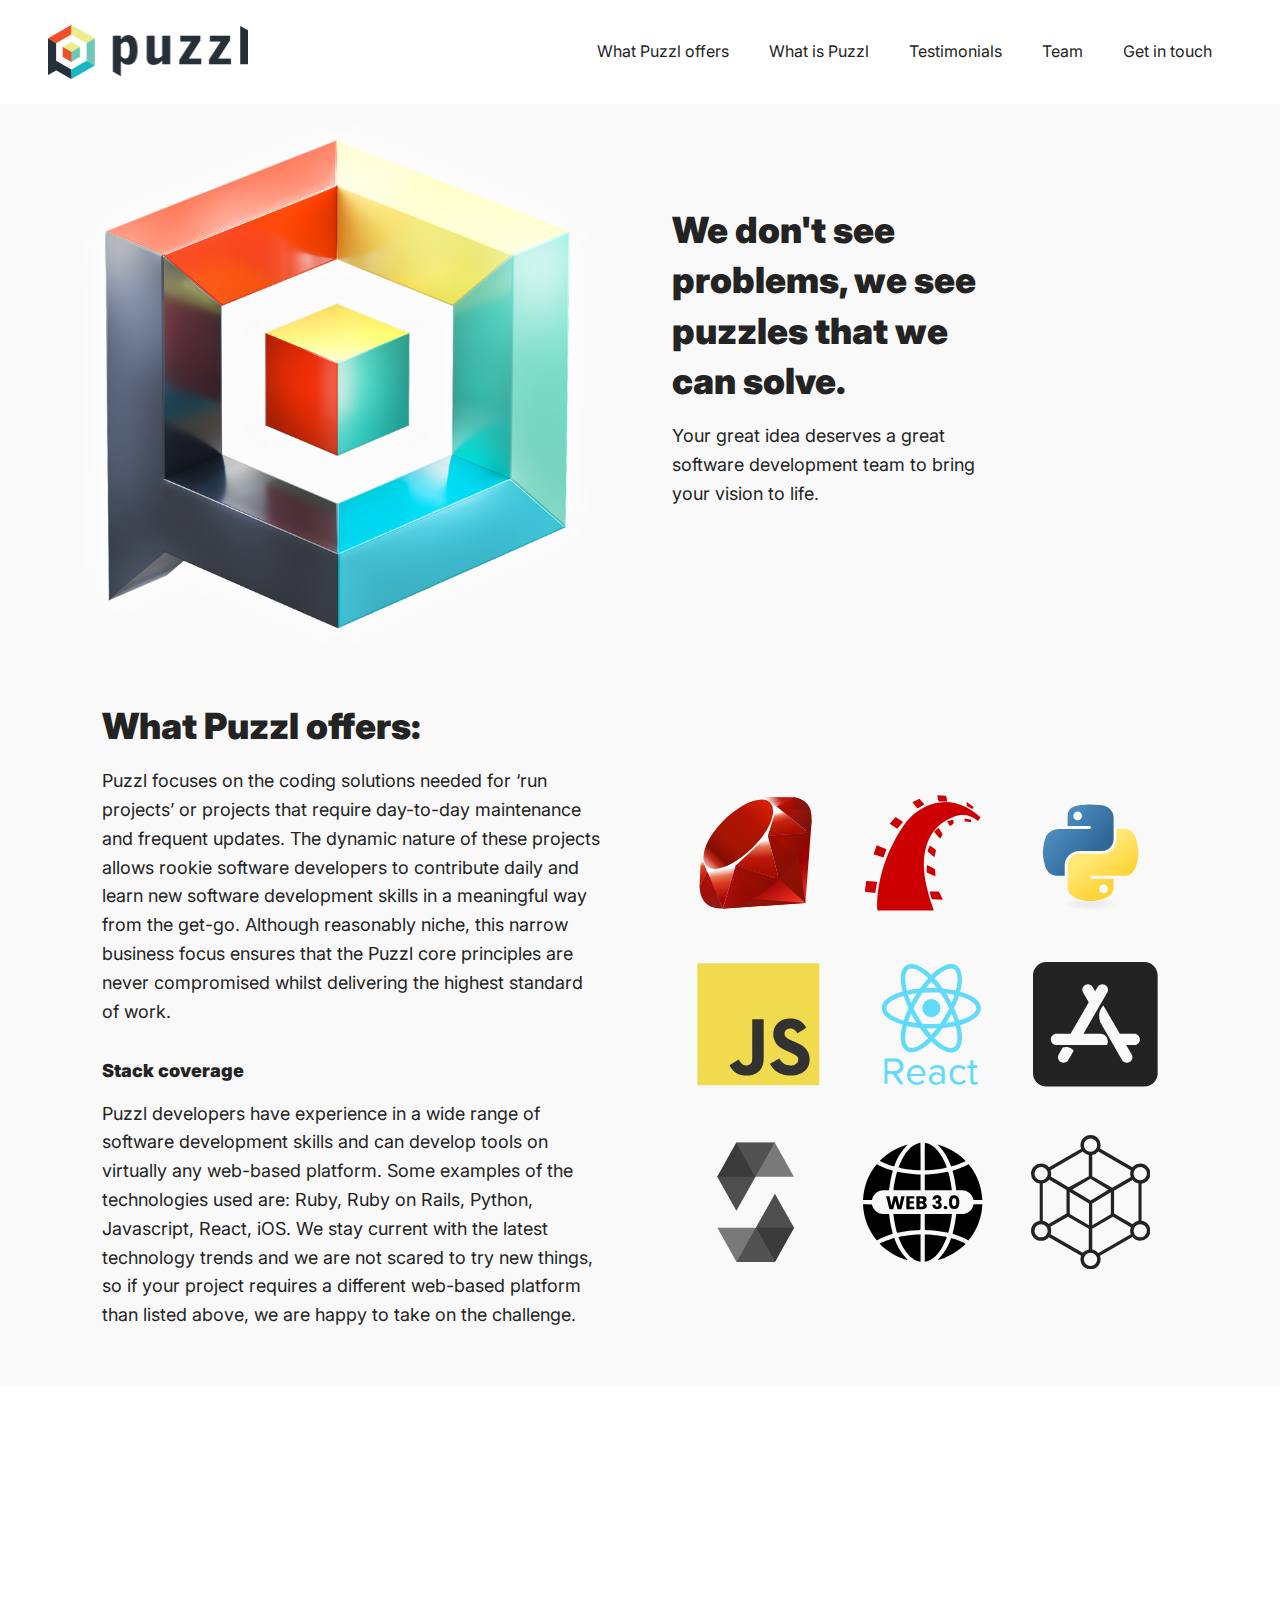
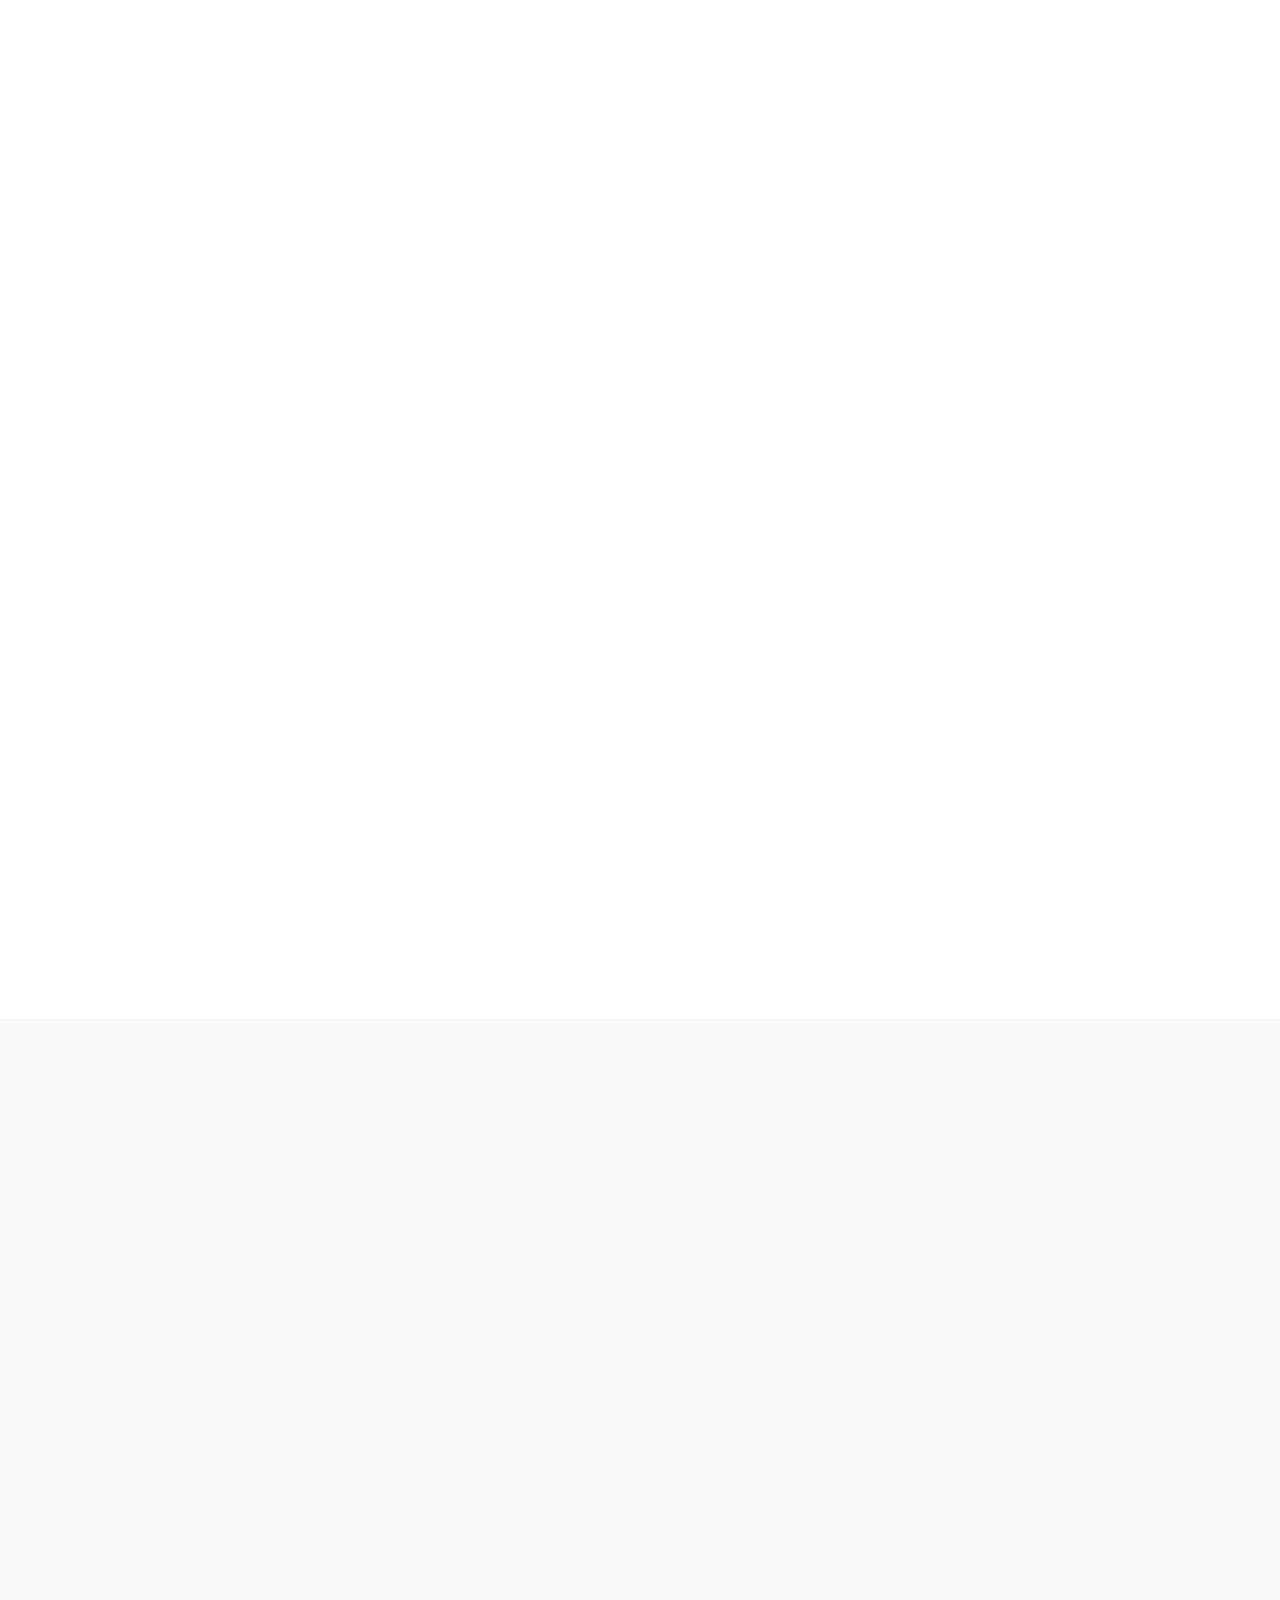
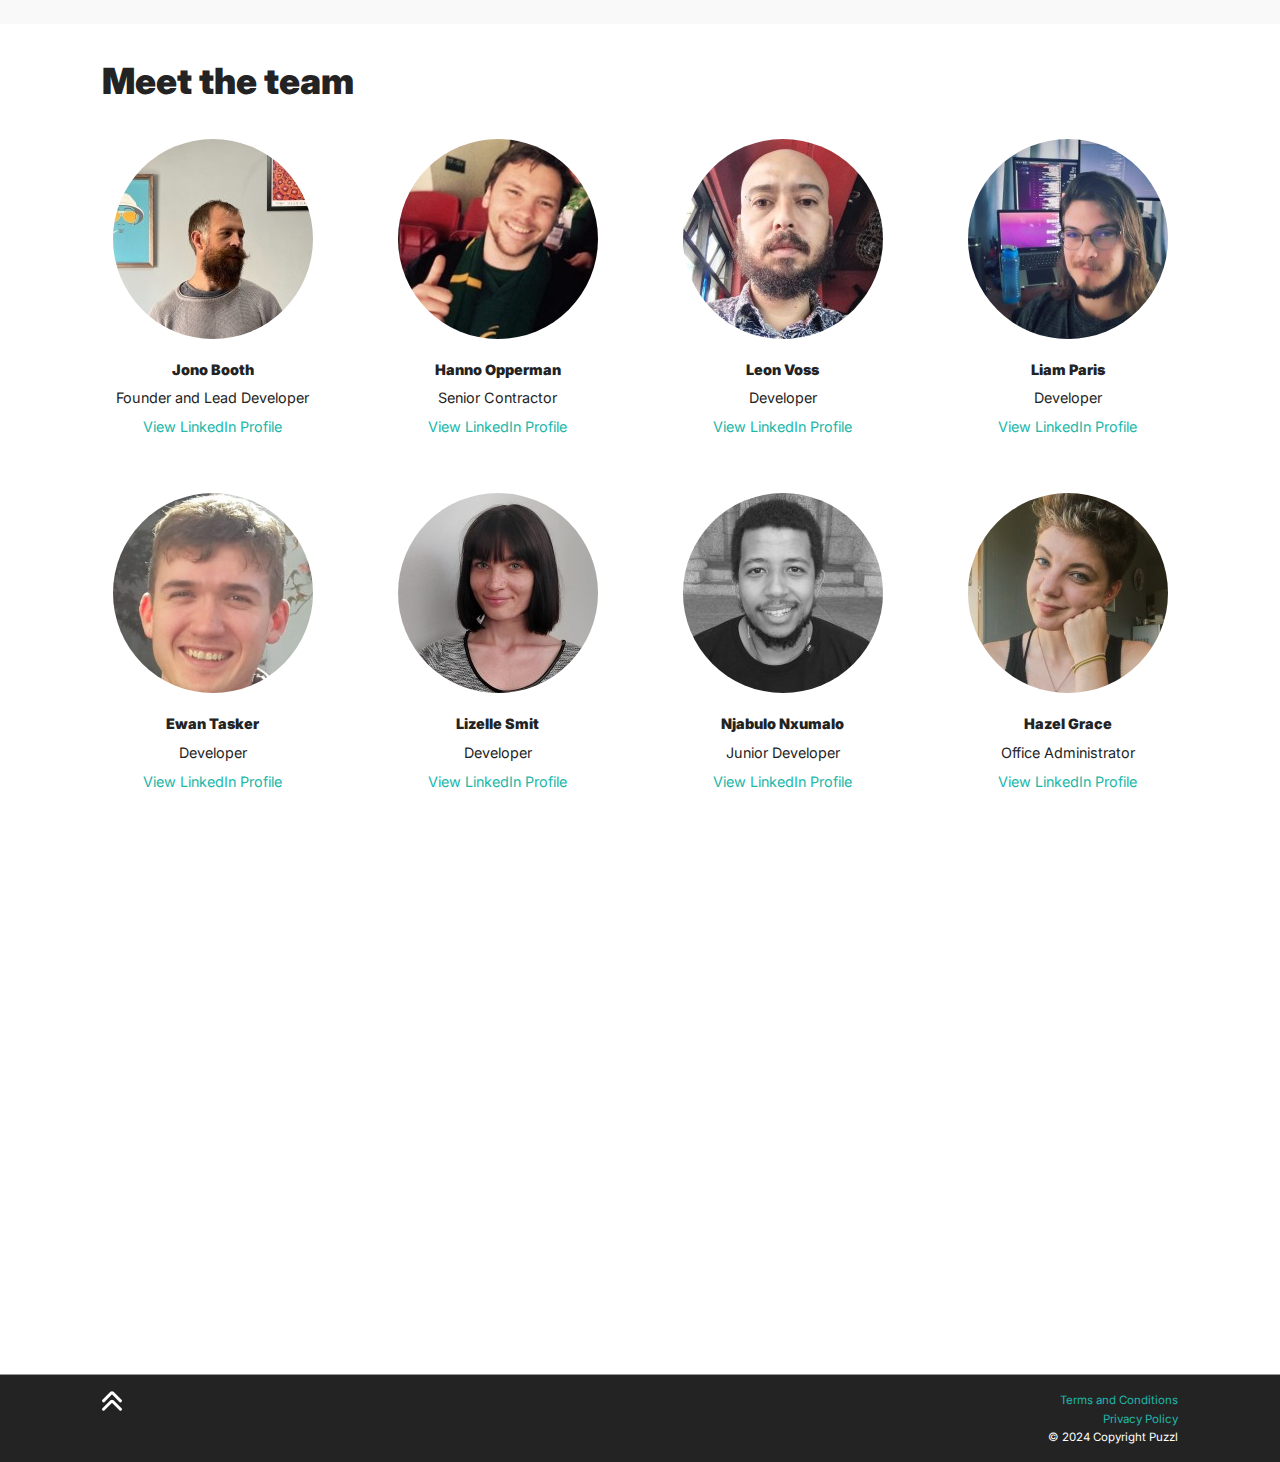
==== commit 08f8f7a0: "fix format issues" ====
--- a/index.html
+++ b/index.html
@@ -1,860 +1,824 @@
 <!DOCTYPE html>
 <html>
-  <head>
-    <!-- Global site tag (gtag.js) - Google Analytics -->
-    <script async
-      src="https://www.googletagmanager.com/gtag/js?id=G-S2LS094PLP"></script>
-    <script>
-      window.dataLayer = window.dataLayer || [];
-      function gtag(){dataLayer.push(arguments);}
-      gtag('js', new Date());
-
-      gtag('config', 'G-S2LS094PLP');
-    </script>
-    <title>Puzzl Media</title>
-    <meta name="viewport"
-      content="width=device-width, initial-scale=1, shrink-to-fit=no">
-    <meta name="description" content>
-    <link rel="shortcut icon" type="image/x-icon" href="images/favicon.png" />
-    <meta name="csrf-param" content="authenticity_token" />
-    <meta name="csrf-token"
-      content="Bz5zVnqAJaKCJf0KfWrG2vjjV0XYx-dKhPS4BxyiJ0njv-l8YqIWvExZ0RprWjlM7po5MTR4kIgdWwRVgi4PYA" />
-
-    <link rel="stylesheet" href="css/application.css" />
-    <link rel="stylesheet" href="https://cdnjs.cloudflare.com/ajax/libs/font-awesome/5.10.0/css/all.min.css">
-    <link rel="stylesheet" href="https://cdn.jsdelivr.net/npm/bootstrap-icons@1.4.1/font/bootstrap-icons.css">
-    
-    <title>Puzzl Web Development and Media Creation</title>
-    <link rel="icon" type="image/x-icon" href="images/favicon.png">
-    <link rel="apple-touch-icon" type="image/jpg" href="images/favicon.png"
-      sizes="180x180">
-    <!-- <meta name="description" content="Puzzl is a Cape Town based digital agency offering expert web development services. Affordability and quality are the pillars of our work. Contact us for more information on how we can help you improve your web presence online.">
+
+<head>
+  <!-- Global site tag (gtag.js) - Google Analytics -->
+  <script async src="https://www.googletagmanager.com/gtag/js?id=G-S2LS094PLP"></script>
+  <script>
+    window.dataLayer = window.dataLayer || [];
+    function gtag() { dataLayer.push(arguments); }
+    gtag('js', new Date());
+
+    gtag('config', 'G-S2LS094PLP');
+  </script>
+  <title>Puzzl Media</title>
+  <meta name="viewport" content="width=device-width, initial-scale=1, shrink-to-fit=no">
+  <meta name="description" content>
+  <link rel="shortcut icon" type="image/x-icon" href="images/favicon.png" />
+  <meta name="csrf-param" content="authenticity_token" />
+  <meta name="csrf-token"
+    content="Bz5zVnqAJaKCJf0KfWrG2vjjV0XYx-dKhPS4BxyiJ0njv-l8YqIWvExZ0RprWjlM7po5MTR4kIgdWwRVgi4PYA" />
+
+  <link rel="stylesheet" href="css/application.css" />
+  <link rel="stylesheet" href="https://cdnjs.cloudflare.com/ajax/libs/font-awesome/5.10.0/css/all.min.css">
+  <link rel="stylesheet" href="https://cdn.jsdelivr.net/npm/bootstrap-icons@1.4.1/font/bootstrap-icons.css">
+
+  <title>Puzzl Web Development and Media Creation</title>
+  <link rel="icon" type="image/x-icon" href="images/favicon.png">
+  <link rel="apple-touch-icon" type="image/jpg" href="images/favicon.png" sizes="180x180">
+  <!-- <meta name="description" content="Puzzl is a Cape Town based digital agency offering expert web development services. Affordability and quality are the pillars of our work. Contact us for more information on how we can help you improve your web presence online.">
 		<link rel="canonical" href="https://www.puzzl.co.za/">
 		<meta property="og:url" content="https://www.puzzl.co.za/">
 		<meta property="og:image" content="images/metalogo.jpg"> -->
 
-  </head>
-
-  <body>
-    <!-- Header, navbar -->
-    <div class="row mb-2">
-      <header
-        class="navbar navbar-expand-lg align-items-center w-100 fixed-top navbar-togglable navbar-light ">
-        <div class="position-relative container-fluid">
-          <!-- Skip to main content -->
-          <a href="#content" class="skip-to-main sr-only-focusable"
-            role="button">Skip to main content</a>
-          <a aria-expanded="false" aria-haspopup="true" data-bs-scroll="true"
-            href="#heading">
-            <img title alt width="200" src="images/logo.png" />
-          </a>
-          <!-- Toggler -->
-          <button class="navbar-toggler ml-auto" type="button"
-            data-bs-toggle="collapse" data-bs-target="#navbarCollapse"
-            aria-expanded="false" aria-label="Toggle navigation">
-            <span class="navbar-toggler-icon"></span>
-          </button>
-          <!-- Collapse -->
-          <div class="collapse navbar-collapse" id="navbarCollapse">
-            <!-- Navigation -->
-            <ul class="navbar-nav ml-auto">
-              <li class="nav-item">
-                <a class="nav-link" aria-expanded="false" aria-haspopup="true"
-                  data-bs-scroll="true" role="button"
-                  href="#what_puzzl_offers">What Puzzl offers</a>
-              </li>
-              <li class="nav-item">
-                <a class="nav-link" aria-expanded="false" aria-haspopup="true"
-                  data-bs-scroll="true" role="button" href="#what_is_puzzl">What
-                  is Puzzl</a>
-              </li>
-              <li class="nav-item">
-                <a class="nav-link" aria-expanded="false" aria-haspopup="true"
-                  data-bs-scroll="true" role="button"
-                  href="#testimonials">Testimonials</a>
-              </li>
-              <li class="nav-item">
-                <a class="nav-link" aria-expanded="false" aria-haspopup="true"
-                  data-bs-scroll="true" role="button" href="#team">Team</a>
-              </li>
-              <li class="nav-item">
-                <a class="nav-link" aria-expanded="false" aria-haspopup="true"
-                  data-bs-scroll="true" role="button" href="#contact">Get in
-                  touch</a>
-              </li>
-            </ul>
-          </div>
-        </div>
-      </header>
-    </div>
-
-    <div class="container">
-      <br>
-    </div>
-
-    <main class="mt-3">
-
-      <!-- Featured area -->
-      <section class="bg-light pt-3 scroll-mt-104" id="heading">
-        <div class="container">
-          <div class="row align-items-center">
-            <div class="col-lg-6 mb-5 mb-lg-0" data-aos="fade-right">
-              <div class="py-12 py-lg-15">
-                <div class="bg-image mr-lg-5"
-                  style="display: flex; justify-content: center;">
-                  <img title alt src="images/logoforweb.png" />
-                </div>
+</head>
+
+<body>
+  <!-- Header, navbar -->
+  <div class="row mb-2">
+    <header class="navbar navbar-expand-lg align-items-center w-100 fixed-top navbar-togglable navbar-light ">
+      <div class="position-relative container-fluid">
+        <!-- Skip to main content -->
+        <a href="#content" class="skip-to-main sr-only-focusable" role="button">Skip to main content</a>
+        <a aria-expanded="false" aria-haspopup="true" data-bs-scroll="true" href="#heading">
+          <img title alt width="200" src="images/logo.png" />
+        </a>
+        <!-- Toggler -->
+        <button class="navbar-toggler ml-auto" type="button" data-bs-toggle="collapse" data-bs-target="#navbarCollapse"
+          aria-expanded="false" aria-label="Toggle navigation">
+          <span class="navbar-toggler-icon"></span>
+        </button>
+        <!-- Collapse -->
+        <div class="collapse navbar-collapse" id="navbarCollapse">
+          <!-- Navigation -->
+          <ul class="navbar-nav ml-auto">
+            <li class="nav-item">
+              <a class="nav-link" aria-expanded="false" aria-haspopup="true" data-bs-scroll="true" role="button"
+                href="#what_puzzl_offers">What Puzzl offers</a>
+            </li>
+            <li class="nav-item">
+              <a class="nav-link" aria-expanded="false" aria-haspopup="true" data-bs-scroll="true" role="button"
+                href="#what_is_puzzl">What
+                is Puzzl</a>
+            </li>
+            <li class="nav-item">
+              <a class="nav-link" aria-expanded="false" aria-haspopup="true" data-bs-scroll="true" role="button"
+                href="#testimonials">Testimonials</a>
+            </li>
+            <li class="nav-item">
+              <a class="nav-link" aria-expanded="false" aria-haspopup="true" data-bs-scroll="true" role="button"
+                href="#team">Team</a>
+            </li>
+            <li class="nav-item">
+              <a class="nav-link" aria-expanded="false" aria-haspopup="true" data-bs-scroll="true" role="button"
+                href="#contact">Get in
+                touch</a>
+            </li>
+          </ul>
+        </div>
+      </div>
+    </header>
+  </div>
+
+  <div class="container">
+    <br>
+  </div>
+
+  <main class="mt-3">
+
+    <!-- Featured area -->
+    <section class="bg-light pt-3 scroll-mt-104" id="heading">
+      <div class="container">
+        <div class="row align-items-center">
+          <div class="col-lg-6 mb-5 mb-lg-0" data-aos="fade-right">
+            <div class="py-12 py-lg-15">
+              <div class="bg-image mr-lg-5" style="display: flex; justify-content: center;">
+                <img title alt src="images/logoforweb.png" />
               </div>
             </div>
-            <div class="col-lg-4" data-aos="fade-left">
-              <h1>We don't see problems, we see puzzles that we can solve.</h1>
-              <p>Your great idea deserves a great software development team to
-                bring your vision to life.</p>
-            </div>
-          </div>
-        </div>
-      </section>
-
-      <!--What Puzzl offers-->
-      <section class="bg-light py-4 scroll-mt-104" id="what_puzzl_offers">
-        <div class="container">
-          <div class="row align-items-center">
-            <div class="col-lg-6 pr-5 mb-0" data-aos="fade-right">
-              <h1>What Puzzl offers:</h1>
-              <p>Puzzl focuses on the coding solutions needed for ‘run projects’
-                or projects that require day-to-day maintenance and frequent
-                updates. The dynamic nature of these projects allows rookie
-                software developers to contribute daily and learn new software
-                development skills in a meaningful way from the get-go. Although
-                reasonably niche, this narrow business focus ensures that the
-                Puzzl core principles are never compromised whilst delivering
-                the highest standard of work.</p>
-              <h4>Stack coverage</h4>
-              <p>Puzzl developers have experience in a wide range of software
-                development skills and can develop tools on virtually any
-                web-based platform. Some examples of the technologies used are:
-                Ruby, Ruby on Rails, Python, Javascript, React, iOS. We stay
-                current with the latest technology trends and we are not scared
-                to try new things, so if your project requires a different
-                web-based platform than listed above, we are happy to take on
-                the challenge.</p>
-            </div>
-            <div class="col-lg-6 pr-5 mb-0" data-aos="fade-left" title alt>
-              <div class="row no-gutters" data-jarallax data-speed=".8">
-                <!--Ruby-->
-                <svg viewBox="0 0 128 128" class="col p-4">
-                  <lineargradient id="ruby-original-a"
-                    gradientUnits="userSpaceOnUse" x1="157.08" y1="2382.05"
-                    x2="131.682" y2="2426.892"
-                    gradientTransform="matrix(1 0 0 -1 -47.5 2517)"><stop
-                      offset="0" stop-color="#FB7655"></stop><stop offset="0"
-                      stop-color="#FB7655"></stop><stop offset=".41"
-                      stop-color="#E42B1E"></stop><stop offset=".99"
-                      stop-color="#900"></stop><stop offset="1"
-                      stop-color="#900"></stop></lineargradient><path
-                    fill="url(#ruby-original-a)"
-                    d="M97.078 83.214L28.34 124.031l89.003-6.04 6.855-89.745z"></path><lineargradient
-                    id="ruby-original-b" gradientUnits="userSpaceOnUse"
-                    x1="169.731" y1="2419.72" x2="136.998" y2="2441.685"
-                    gradientTransform="matrix(1 0 0 -1 -47.5 2517)"><stop
-                      offset="0" stop-color="#871101"></stop><stop offset="0"
-                      stop-color="#871101"></stop><stop offset=".99"
-                      stop-color="#911209"></stop><stop offset="1"
-                      stop-color="#911209"></stop></lineargradient><path
-                    fill="url(#ruby-original-b)"
-                    d="M117.488 117.93l-7.649-52.799-20.837 27.514z"></path><lineargradient
-                    id="ruby-original-c" gradientUnits="userSpaceOnUse"
-                    x1="143.542" y1="2380.69" x2="110.81" y2="2402.655"
-                    gradientTransform="matrix(1 0 0 -1 -47.5 2517)"><stop
-                      offset="0" stop-color="#871101"></stop><stop offset="0"
-                      stop-color="#871101"></stop><stop offset=".99"
-                      stop-color="#911209"></stop><stop offset="1"
-                      stop-color="#911209"></stop></lineargradient><path
-                    fill="url(#ruby-original-c)"
-                    d="M117.592 117.93l-56.044-4.399-32.91 10.385z"></path><lineargradient
-                    id="ruby-original-d" gradientUnits="userSpaceOnUse"
-                    x1="74.817" y1="2435.622" x2="79.891" y2="2402.644"
-                    gradientTransform="matrix(1 0 0 -1 -47.5 2517)"><stop
-                      offset="0" stop-color="#fff"></stop><stop offset="0"
-                      stop-color="#fff"></stop><stop offset=".23"
-                      stop-color="#E57252"></stop><stop offset=".46"
-                      stop-color="#DE3B20"></stop><stop offset=".99"
-                      stop-color="#A60003"></stop><stop offset="1"
-                      stop-color="#A60003"></stop></lineargradient><path
-                    fill="url(#ruby-original-d)"
-                    d="M28.717 123.928l14.001-45.867-30.81 6.588z"></path><lineargradient
-                    id="ruby-original-e" gradientUnits="userSpaceOnUse"
-                    x1="109.719" y1="2466.413" x2="111.589" y2="2432.757"
-                    gradientTransform="matrix(1 0 0 -1 -47.5 2517)"><stop
-                      offset="0" stop-color="#fff"></stop><stop offset="0"
-                      stop-color="#fff"></stop><stop offset=".23"
-                      stop-color="#E4714E"></stop><stop offset=".56"
-                      stop-color="#BE1A0D"></stop><stop offset=".99"
-                      stop-color="#A80D00"></stop><stop offset="1"
-                      stop-color="#A80D00"></stop></lineargradient><path
-                    fill="url(#ruby-original-e)"
-                    d="M88.996 92.797l-12.882-50.46-36.866 34.558z"></path><lineargradient
-                    id="ruby-original-f" gradientUnits="userSpaceOnUse"
-                    x1="140.691" y1="2497.523" x2="146.289" y2="2473.401"
-                    gradientTransform="matrix(1 0 0 -1 -47.5 2517)"><stop
-                      offset="0" stop-color="#fff"></stop><stop offset="0"
-                      stop-color="#fff"></stop><stop offset=".18"
-                      stop-color="#E46342"></stop><stop offset=".4"
-                      stop-color="#C82410"></stop><stop offset=".99"
-                      stop-color="#A80D00"></stop><stop offset="1"
-                      stop-color="#A80D00"></stop></lineargradient><path
-                    fill="url(#ruby-original-f)"
-                    d="M121.275 43.047L86.426 14.585l-9.704 31.373z"></path><lineargradient
-                    id="ruby-original-g" gradientUnits="userSpaceOnUse"
-                    x1="123.6" y1="2506.018" x2="147.719" y2="2518.077"
-                    gradientTransform="matrix(1 0 0 -1 -47.5 2517)"><stop
-                      offset="0" stop-color="#fff"></stop><stop offset="0"
-                      stop-color="#fff"></stop><stop offset=".54"
-                      stop-color="#C81F11"></stop><stop offset=".99"
-                      stop-color="#BF0905"></stop><stop offset="1"
-                      stop-color="#BF0905"></stop></lineargradient><path
-                    fill="url(#ruby-original-g)"
-                    d="M104.978 4.437L84.481 15.764 71.551 4.285z"></path><lineargradient
-                    id="ruby-original-h" gradientUnits="userSpaceOnUse"
-                    x1="53.674" y1="2444.028" x2="55.66" y2="2424.153"
-                    gradientTransform="matrix(1 0 0 -1 -47.5 2517)"><stop
-                      offset="0" stop-color="#fff"></stop><stop offset="0"
-                      stop-color="#fff"></stop><stop offset=".31"
-                      stop-color="#DE4024"></stop><stop offset=".99"
-                      stop-color="#BF190B"></stop><stop offset="1"
-                      stop-color="#BF190B"></stop></lineargradient><path
-                    fill="url(#ruby-original-h)"
-                    d="M3.802 100.034l8.586-15.659L5.442 65.72z"></path><path
-                    fill="#fff"
-                    d="M4.981 65.131l6.987 19.821 30.365-6.812L77 45.922l9.783-31.075L71.38 3.969l-26.19 9.802c-8.252 7.675-24.263 22.86-24.84 23.146-.573.291-10.575 19.195-15.369 28.214z"></path><lineargradient
-                    id="ruby-original-i" gradientUnits="userSpaceOnUse"
-                    x1="40.026" y1="2418.781" x2="133.345" y2="2514.739"
-                    gradientTransform="matrix(1 0 0 -1 -47.5 2517)"><stop
-                      offset="0" stop-color="#BD0012"></stop><stop offset="0"
-                      stop-color="#BD0012"></stop><stop offset=".07"
-                      stop-color="#fff"></stop><stop offset=".17"
-                      stop-color="#fff"></stop><stop offset=".27"
-                      stop-color="#C82F1C"></stop><stop offset=".33"
-                      stop-color="#820C01"></stop><stop offset=".46"
-                      stop-color="#A31601"></stop><stop offset=".72"
-                      stop-color="#B31301"></stop><stop offset=".99"
-                      stop-color="#E82609"></stop><stop offset="1"
-                      stop-color="#E82609"></stop></lineargradient><path
-                    fill="url(#ruby-original-i)"
-                    d="M29.519 29.521c17.882-17.73 40.937-28.207 49.785-19.28 8.843 8.926-.534 30.62-18.418 48.345-17.884 17.725-40.653 28.779-49.493 19.852-8.849-8.92.242-31.191 18.126-48.917z"></path><lineargradient
-                    id="ruby-original-j" gradientUnits="userSpaceOnUse"
-                    x1="111.507" y1="2409.102" x2="83.398" y2="2416.039"
-                    gradientTransform="matrix(1 0 0 -1 -47.5 2517)"><stop
-                      offset="0" stop-color="#8C0C01"></stop><stop offset="0"
-                      stop-color="#8C0C01"></stop><stop offset=".54"
-                      stop-color="#990C00"></stop><stop offset=".99"
-                      stop-color="#A80D0E"></stop><stop offset="1"
-                      stop-color="#A80D0E"></stop></lineargradient><path
-                    fill="url(#ruby-original-j)"
-                    d="M28.717 123.909l13.89-46.012 46.135 14.82c-16.68 15.642-35.233 28.865-60.025 31.192z"></path><lineargradient
-                    id="ruby-original-k" gradientUnits="userSpaceOnUse"
-                    x1="159.785" y1="2442.837" x2="134.814" y2="2465.217"
-                    gradientTransform="matrix(1 0 0 -1 -47.5 2517)"><stop
-                      offset="0" stop-color="#7E110B"></stop><stop offset="0"
-                      stop-color="#7E110B"></stop><stop offset=".99"
-                      stop-color="#9E0C00"></stop><stop offset="1"
-                      stop-color="#9E0C00"></stop></lineargradient><path
-                    fill="url(#ruby-original-k)"
-                    d="M77.062 45.831l11.844 46.911c13.934-14.65 26.439-30.401 32.563-49.883l-44.407 2.972z"></path><lineargradient
-                    id="ruby-original-l" gradientUnits="userSpaceOnUse"
-                    x1="168.959" y1="2483.901" x2="156.521" y2="2497.199"
-                    gradientTransform="matrix(1 0 0 -1 -47.5 2517)"><stop
-                      offset="0" stop-color="#79130D"></stop><stop offset="0"
-                      stop-color="#79130D"></stop><stop offset=".99"
-                      stop-color="#9E120B"></stop><stop offset="1"
-                      stop-color="#9E120B"></stop></lineargradient><path
-                    fill="url(#ruby-original-l)"
-                    d="M121.348 43.097c4.74-14.305 5.833-34.825-16.517-38.635l-18.339 10.13 34.856 28.505z"></path><path
-                    fill="#9E1209"
-                    d="M3.802 99.828c.656 23.608 17.689 23.959 24.945 24.167l-16.759-39.14-8.186 14.973z"></path><radialgradient
-                    id="ruby-original-m" cx="138.703" cy="2464.789" r="30.601"
-                    gradientTransform="matrix(1 0 0 -1 -47.5 2517)"
-                    gradientUnits="userSpaceOnUse"><stop offset="0"
-                      stop-color="#A80D00"></stop><stop offset="0"
-                      stop-color="#A80D00"></stop><stop offset=".99"
-                      stop-color="#7E0E08"></stop><stop offset="1"
-                      stop-color="#7E0E08"></stop></radialgradient><path
-                    fill="url(#ruby-original-m)"
-                    d="M77.128 45.904c10.708 6.581 32.286 19.798 32.723 20.041.68.383 9.304-14.542 11.261-22.976l-43.984 2.935z"></path><radialgradient
-                    id="ruby-original-n" cx="96.325" cy="2424.465" r="40.679"
-                    gradientTransform="matrix(1 0 0 -1 -47.5 2517)"
-                    gradientUnits="userSpaceOnUse"><stop offset="0"
-                      stop-color="#A30C00"></stop><stop offset="0"
-                      stop-color="#A30C00"></stop><stop offset=".99"
-                      stop-color="#800E08"></stop><stop offset="1"
-                      stop-color="#800E08"></stop></radialgradient><path
-                    fill="url(#ruby-original-n)"
-                    d="M42.589 77.897l18.57 35.828c10.98-5.955 19.579-13.211 27.454-20.983L42.589 77.897z"></path><lineargradient
-                    id="ruby-original-o" gradientUnits="userSpaceOnUse"
-                    x1="67.509" y1="2393.115" x2="57.373" y2="2427.506"
-                    gradientTransform="matrix(1 0 0 -1 -47.5 2517)"><stop
-                      offset="0" stop-color="#8B2114"></stop><stop offset="0"
-                      stop-color="#8B2114"></stop><stop offset=".43"
-                      stop-color="#9E100A"></stop><stop offset=".99"
-                      stop-color="#B3100C"></stop><stop offset="1"
-                      stop-color="#B3100C"></stop></lineargradient><path
-                    fill="url(#ruby-original-o)"
-                    d="M11.914 84.904l-2.631 31.331c4.964 6.781 11.794 7.371 18.96 6.842-5.184-12.9-15.538-38.696-16.329-38.173z"></path><lineargradient
-                    id="ruby-original-p" gradientUnits="userSpaceOnUse"
-                    x1="145.272" y1="2507.076" x2="167.996" y2="2497.045"
-                    gradientTransform="matrix(1 0 0 -1 -47.5 2517)"><stop
-                      offset="0" stop-color="#B31000"></stop><stop offset="0"
-                      stop-color="#B31000"></stop><stop offset=".44"
-                      stop-color="#910F08"></stop><stop offset=".99"
-                      stop-color="#791C12"></stop><stop offset="1"
-                      stop-color="#791C12"></stop></lineargradient><path
-                    fill="url(#ruby-original-p)"
-                    d="M86.384 14.67l36.891 5.177c-1.969-8.343-8.015-13.727-18.32-15.41L86.384 14.67z"></path>
-                </svg>
-                <!--Ruby on Rails-->
-                <svg viewBox="0 0 128 128" class="col p-4">
-                  <path fill-rule="evenodd" clip-rule="evenodd" fill="#C00"
-                    d="M109.682 14.737c-12.206-6.023-24.708-6.636-37.508-2.111-11.779 4.164-21.175 11.615-28.16 21.763C32.195 51.561 23.61 70.298 18.799 90.652c-2.464 10.417-4.06 21.466-3.631 32.224.035.873.165 1.124.251 3.124h60.366c-.173-2-.287-1.416-.437-1.797a153.86 153.86 0 01-7.428-25.198c-2.498-12.251-3.806-24.729-1.226-37.093 3.611-17.313 13.48-29.805 30.117-36.283 9.424-3.667 18.369-2.624 26.214 4.262.072.063.22.025.412.056l2.565-3.883c-4.94-4.703-10.368-8.389-16.32-11.327zM3.336 94.394c-.46 3.923-.89 7.596-1.34 11.451l11.132 1.336 2.039-11.893-11.831-.894zm21.85-34.186l-10.471-4.097-3.384 9.607 10.671 3.42c1.08-3.031 2.096-5.882 3.184-8.93zm49.419 53.659c3.575.266 7.157.449 11.103.679-1.433-2.979-2.706-5.673-4.039-8.335-.146-.289-.639-.568-.974-.573-3.033-.044-6.068-.025-9.291-.025.726 2.628 1.357 5.053 2.096 7.443.111.361.707.782 1.105.811zM42.933 31.103l-7.955-5.268-6.359 7.105 8.178 5.496 6.136-7.333zm25.334 53.369c-.013.321.276.832.558.959 2.865 1.288 5.76 2.515 8.912 3.873-.131-2.492-.219-4.575-.368-6.654-.027-.374-.203-.912-.48-1.066-2.631-1.456-5.299-2.847-8.216-4.395-.159 2.665-.321 4.972-.406 7.283zM65.91 12.3l-5.446-6.181-7.499 3.898 5.455 6.644 7.49-4.361zm3.415 49.176c-.163.374.052 1.167.373 1.456 2.175 1.962 4.424 3.84 6.926 5.981.573-2.4 1.113-4.539 1.571-6.693.081-.383-.032-1.016-.298-1.23-1.946-1.569-3.955-3.063-6.037-4.651-.915 1.815-1.802 3.443-2.535 5.137zm12.45-52.424c2.78.075 5.563.042 8.499.042-.293-2.044-.433-3.593-.782-5.092-.104-.446-.775-1.04-1.228-1.078-2.787-.226-5.585-.313-8.651-.459.409 2.063.721 3.881 1.162 5.668.093.379.647.909 1 .919zm3.385 35.675c.142-.266.178-.749.029-.981-1.366-2.137-2.785-4.241-4.254-6.455l-4.76 4.372 6.582 7.294c.884-1.539 1.675-2.868 2.403-4.23zM90.295 30.2l2.843 5.281c4.449-2.438 4.875-3.32 3.3-6.834L90.295 30.2zm21.287-16.273c1.851 1.142 3.806 2.115 5.792 3.185l1.33-2.07c-2.422-1.771-4.76-3.484-7.413-5.426-.104 1.104-.259 1.875-.219 2.637.032.581.129 1.44.51 1.674zM109 30.646c2 .217 5 .424 7 .643v-2.718c-2-.438-5-.872-7-1.323v3.398z"></path>
-                </svg>
-                <!--Python-->
-                <svg viewBox="0 0 128 128" class="col p-4">
-                  <lineargradient id="python-original-a"
-                    gradientUnits="userSpaceOnUse" x1="70.252" y1="1237.476"
-                    x2="170.659" y2="1151.089"
-                    gradientTransform="matrix(.563 0 0 -.568 -29.215 707.817)"><stop
-                      offset="0" stop-color="#5A9FD4"></stop><stop offset="1"
-                      stop-color="#306998"></stop></lineargradient><lineargradient
-                    id="python-original-b" gradientUnits="userSpaceOnUse"
-                    x1="209.474" y1="1098.811" x2="173.62" y2="1149.537"
-                    gradientTransform="matrix(.563 0 0 -.568 -29.215 707.817)"><stop
-                      offset="0" stop-color="#FFD43B"></stop><stop offset="1"
-                      stop-color="#FFE873"></stop></lineargradient><path
-                    fill="url(#python-original-a)"
-                    d="M63.391 1.988c-4.222.02-8.252.379-11.8 1.007-10.45 1.846-12.346 5.71-12.346 12.837v9.411h24.693v3.137H29.977c-7.176 0-13.46 4.313-15.426 12.521-2.268 9.405-2.368 15.275 0 25.096 1.755 7.311 5.947 12.519 13.124 12.519h8.491V67.234c0-8.151 7.051-15.34 15.426-15.34h24.665c6.866 0 12.346-5.654 12.346-12.548V15.833c0-6.693-5.646-11.72-12.346-12.837-4.244-.706-8.645-1.027-12.866-1.008zM50.037 9.557c2.55 0 4.634 2.117 4.634 4.721 0 2.593-2.083 4.69-4.634 4.69-2.56 0-4.633-2.097-4.633-4.69-.001-2.604 2.073-4.721 4.633-4.721z"
-                    transform="translate(0 10.26)"></path><path
-                    fill="url(#python-original-b)"
-                    d="M91.682 28.38v10.966c0 8.5-7.208 15.655-15.426 15.655H51.591c-6.756 0-12.346 5.783-12.346 12.549v23.515c0 6.691 5.818 10.628 12.346 12.547 7.816 2.297 15.312 2.713 24.665 0 6.216-1.801 12.346-5.423 12.346-12.547v-9.412H63.938v-3.138h37.012c7.176 0 9.852-5.005 12.348-12.519 2.578-7.735 2.467-15.174 0-25.096-1.774-7.145-5.161-12.521-12.348-12.521h-9.268zM77.809 87.927c2.561 0 4.634 2.097 4.634 4.692 0 2.602-2.074 4.719-4.634 4.719-2.55 0-4.633-2.117-4.633-4.719 0-2.595 2.083-4.692 4.633-4.692z"
-                    transform="translate(0 10.26)"></path><radialgradient
-                    id="python-original-c" cx="1825.678" cy="444.45" r="26.743"
-                    gradientTransform="matrix(0 -.24 -1.055 0 532.979 557.576)"
-                    gradientUnits="userSpaceOnUse"><stop offset="0"
-                      stop-color="#B8B8B8" stop-opacity=".498"></stop><stop
-                      offset="1" stop-color="#7F7F7F"
-                      stop-opacity="0"></stop></radialgradient><path
-                    opacity=".444" fill="url(#python-original-c)"
-                    d="M97.309 119.597c0 3.543-14.816 6.416-33.091 6.416-18.276 0-33.092-2.873-33.092-6.416 0-3.544 14.815-6.417 33.092-6.417 18.275 0 33.091 2.872 33.091 6.417z"></path>
-                </svg>
-              </div>
-              <div class="row no-gutters" data-jarallax data-speed=".8">
-                <!--Javascript-->
-                <svg viewBox="0 0 128 128" class="col p-4">
-                  <path fill="#F0DB4F"
-                    d="M1.408 1.408h125.184v125.185H1.408z"></path><path
-                    fill="#323330"
-                    d="M116.347 96.736c-.917-5.711-4.641-10.508-15.672-14.981-3.832-1.761-8.104-3.022-9.377-5.926-.452-1.69-.512-2.642-.226-3.665.821-3.32 4.784-4.355 7.925-3.403 2.023.678 3.938 2.237 5.093 4.724 5.402-3.498 5.391-3.475 9.163-5.879-1.381-2.141-2.118-3.129-3.022-4.045-3.249-3.629-7.676-5.498-14.756-5.355l-3.688.477c-3.534.893-6.902 2.748-8.877 5.235-5.926 6.724-4.236 18.492 2.975 23.335 7.104 5.332 17.54 6.545 18.873 11.531 1.297 6.104-4.486 8.08-10.234 7.378-4.236-.881-6.592-3.034-9.139-6.949-4.688 2.713-4.688 2.713-9.508 5.485 1.143 2.499 2.344 3.63 4.26 5.795 9.068 9.198 31.76 8.746 35.83-5.176.165-.478 1.261-3.666.38-8.581zM69.462 58.943H57.753l-.048 30.272c0 6.438.333 12.34-.714 14.149-1.713 3.558-6.152 3.117-8.175 2.427-2.059-1.012-3.106-2.451-4.319-4.485-.333-.584-.583-1.036-.667-1.071l-9.52 5.83c1.583 3.249 3.915 6.069 6.902 7.901 4.462 2.678 10.459 3.499 16.731 2.059 4.082-1.189 7.604-3.652 9.448-7.401 2.666-4.915 2.094-10.864 2.07-17.444.06-10.735.001-21.468.001-32.237z"></path>
-                </svg>
-                <!--React-->
-                <svg viewBox="0 0 128 128" class="col p-4">
-                  <g fill="#61DAFB"><circle cx="64" cy="47.5"
-                      r="9.3"></circle><path
-                      d="M64 81.7C71.3 88.8 78.5 93 84.3 93c1.9 0 3.7-.4 5.2-1.3 5.2-3 7.1-10.5 5.3-21.2-.3-1.9-.7-3.8-1.2-5.8 2-.6 3.8-1.2 5.6-1.8 10.1-3.9 15.7-9.3 15.7-15.2 0-6-5.6-11.4-15.7-15.2-1.8-.7-3.6-1.3-5.6-1.8.5-2 .9-3.9 1.2-5.8 1.7-10.9-.2-18.5-5.4-21.5-1.5-.9-3.3-1.3-5.2-1.3-5.7 0-13 4.2-20.3 11.3C56.7 6.3 49.5 2.1 43.7 2.1c-1.9 0-3.7.4-5.2 1.3-5.2 3-7.1 10.5-5.3 21.2.3 1.9.7 3.8 1.2 5.8-2 .6-3.8 1.2-5.6 1.8-10.1 3.9-15.7 9.3-15.7 15.2 0 6 5.6 11.4 15.7 15.2 1.8.7 3.6 1.3 5.6 1.8-.5 2-.9 3.9-1.2 5.8-1.7 10.7.2 18.3 5.3 21.2 1.5.9 3.3 1.3 5.2 1.3 5.8.2 13-4 20.3-11zm-5.6-13.5c1.8.1 3.7.1 5.6.1 1.9 0 3.8 0 5.6-.1-1.8 2.4-3.7 4.6-5.6 6.7-1.9-2.1-3.8-4.3-5.6-6.7zM46 57.9c1 1.7 1.9 3.3 3 4.9-3.1-.4-6-.9-8.8-1.5.9-2.7 1.9-5.5 3.1-8.3.8 1.6 1.7 3.3 2.7 4.9zm-5.8-24.1c2.8-.6 5.7-1.1 8.8-1.5-1 1.6-2 3.2-3 4.9-1 1.7-1.9 3.3-2.7 5-1.3-2.9-2.3-5.7-3.1-8.4zm5.5 13.7c1.3-2.7 2.7-5.4 4.3-8.1 1.5-2.6 3.2-5.2 4.9-7.8 3-.2 6-.3 9.1-.3 3.2 0 6.2.1 9.1.3 1.8 2.6 3.4 5.2 4.9 7.8 1.6 2.7 3 5.4 4.3 8.1-1.3 2.7-2.7 5.4-4.3 8.1-1.5 2.6-3.2 5.2-4.9 7.8-3 .2-6 .3-9.1.3-3.2 0-6.2-.1-9.1-.3-1.8-2.6-3.4-5.2-4.9-7.8-1.6-2.7-3-5.4-4.3-8.1zm39.1-5.4l-2.7-5c-1-1.7-1.9-3.3-3-4.9 3.1.4 6 .9 8.8 1.5-.9 2.8-1.9 5.6-3.1 8.4zm0 10.8c1.2 2.8 2.2 5.6 3.1 8.3-2.8.6-5.7 1.1-8.8 1.5 1-1.6 2-3.2 3-4.9.9-1.5 1.8-3.2 2.7-4.9zm2.3 34.7c-.8.5-1.8.7-2.9.7-4.9 0-11-4-17-10 2.9-3.1 5.7-6.6 8.5-10.5 4.7-.4 9.2-1.1 13.4-2.1.5 1.8.8 3.6 1.1 5.4 1.4 8.5.3 14.6-3.1 16.5zm5.2-52.7c11.2 3.2 17.9 8.1 17.9 12.6 0 3.9-4.6 7.8-12.7 10.9-1.6.6-3.4 1.2-5.2 1.7-1.3-4.1-2.9-8.3-4.9-12.6 2-4.3 3.7-8.5 4.9-12.6zm-8-28.2c1.1 0 2 .2 2.9.7 3.3 1.9 4.5 7.9 3.1 16.5-.3 1.7-.7 3.5-1.1 5.4-4.2-.9-8.7-1.6-13.4-2.1-2.7-3.9-5.6-7.4-8.5-10.5 6-5.9 12.1-10 17-10zM69.6 26.8c-1.8-.1-3.7-.1-5.6-.1s-3.8 0-5.6.1c1.8-2.4 3.7-4.6 5.6-6.7 1.9 2.1 3.8 4.4 5.6 6.7zM40.9 7.4c.8-.5 1.8-.7 2.9-.7 4.9 0 11 4 17 10-2.9 3.1-5.7 6.6-8.5 10.5-4.7.4-9.2 1.1-13.4 2.1-.5-1.8-.8-3.6-1.1-5.4-1.4-8.5-.3-14.5 3.1-16.5zm-5.2 52.7C24.5 56.9 17.8 52 17.8 47.5c0-3.9 4.6-7.8 12.7-10.9 1.6-.6 3.4-1.2 5.2-1.7 1.3 4.1 2.9 8.3 4.9 12.6-2 4.3-3.7 8.6-4.9 12.6zm2.1 11c.3-1.7.7-3.5 1.1-5.4 4.2.9 8.7 1.6 13.4 2.1 2.7 3.9 5.6 7.4 8.5 10.5-6 5.9-12.1 10-17 10-1.1 0-2-.2-2.9-.7-3.4-1.9-4.5-8-3.1-16.5zm-4.2 41.2c2.2-2.7 2.3-5.7 1.1-8.7-1.2-3-3.7-4.4-6.8-4.5-3.7-.1-7.5 0-11.2 0H16V125h3v-9.8h4.7c.6 0 1.1.2 1.4.7l6 9.3c.1.2.4.5.6.5h3.9c-2.4-3.7-4.7-7.2-7.1-10.8 2.1-.3 3.9-1 5.1-2.6zm-14.6-.2v-9.9h1.1c2.3 0 4.7-.1 7 .1 2.7.1 4.6 2.2 4.6 4.9s-2.2 4.8-4.9 4.9c-2.4.1-4.8 0-7.8 0zm38.7 1.3c-1.6-7-8-8.8-12.9-6.6-3.8 1.7-5.5 5-5.6 9.1-.1 3.1.8 5.9 3.2 8 2.7 2.4 6 2.7 9.4 2.1 1.9-.4 3.6-1.3 4.9-2.7-.5-.7-1-1.4-1.5-2-2.8 2.4-5.9 3.2-9.3 1.6-2.2-1.1-3.3-3.8-3.5-5.8h15.5v-1.3c.1-.9 0-1.7-.2-2.4zM42.6 115c-.3-3 2.7-6.2 6-6.2 3.8-.1 6.2 2.2 6.3 6.2H42.6zm30.7-8.7c-1.5-.3-3.1-.4-4.6-.3-2.4.2-4.5 1.3-6.2 3.1.5.7.9 1.4 1.5 2.2.2-.2.4-.4.6-.5 1.6-1.5 3.5-2.3 5.8-2.1 1.8.1 3.5.7 4 2.5.4 1.4.3 2.9.4 4.4-.3 0-.4-.1-.5-.2-2.4-2-5.1-2.4-8-1.7-2.7.7-4.4 2.8-4.6 5.5-.2 3.1 1.2 5.4 3.9 6.5 1.7.7 3.6.7 5.4.3 1.4-.3 2-1.1 4-2.2v1.3h2.8c0-4 .1-8.9 0-13.5 0-2.9-1.7-4.7-4.5-5.3zm1.4 12.6c-.1.3 0 .6 0 .9 0 2.1-.5 2.8-2.5 3.6-1.4.5-2.9.7-4.4.2-1.7-.5-2.9-2-2.9-3.7-.1-1.7 1-3.4 2.7-3.9 2.3-.8 4.4-.3 6.3 1.1.6.5 1 1 .8 1.8zm15.6-9.9c2.6-.8 5-.3 6.8 1.9l.3.2c.7-.6 1.3-1.2 2.1-1.9-.3-.3-.4-.5-.6-.8-2.9-3.1-8.6-3.5-12.1-1-4.9 3.6-4.8 10.6-2.4 14.3 2.3 3.5 5.6 4.7 9.5 4.2 2.3-.3 4.2-1.4 5.7-3.3-.7-.6-1.4-1.2-2.1-1.9-.2.2-.3.3-.4.5-2.7 3-7.2 2.7-9.6-.5-1.4-1.9-1.7-4.1-1.3-6.3.2-2.5 1.5-4.5 4.1-5.4zm20.8 13.6c-.2.1-.3.2-.3.2-.8.6-1.6.7-2.5.4-.9-.4-1-1.2-1.1-2v-11.4c0-.2 0 .2.1-.8h3.8v-3h-4v-5h-3v5.4h-2.6c-.2 0-.5.2-.5.4-.1.7 0 1.2 0 2.2h3.2v12.8c0 1.6.4 3 1.8 3.8 1.5.9 4.4.7 5.7-.4.2-.1.3-.5.3-.6-.3-.6-.6-1.3-.9-2z"></path></g>
-                </svg>
-                <!--iOS-->
-                <svg xmlns="http://www.w3.org/2000/svg" viewBox="0 0 448 512"
-                  class="col p-3"><!--! Font Awesome Pro 6.1.1 by @fontawesome - https://fontawesome.com License - https://fontawesome.com/license (Commercial License) Copyright 2022 Fonticons, Inc. --><path
-                    d="M400 32H48C21.5 32 0 53.5 0 80v352c0 26.5 21.5 48 48 48h352c26.5 0 48-21.5 48-48V80c0-26.5-21.5-48-48-48zM127 384.5c-5.5 9.6-17.8 12.8-27.3 7.3-9.6-5.5-12.8-17.8-7.3-27.3l14.3-24.7c16.1-4.9 29.3-1.1 39.6 11.4L127 384.5zm138.9-53.9H84c-11 0-20-9-20-20s9-20 20-20h51l65.4-113.2-20.5-35.4c-5.5-9.6-2.2-21.8 7.3-27.3 9.6-5.5 21.8-2.2 27.3 7.3l8.9 15.4 8.9-15.4c5.5-9.6 17.8-12.8 27.3-7.3 9.6 5.5 12.8 17.8 7.3 27.3l-85.8 148.6h62.1c20.2 0 31.5 23.7 22.7 40zm98.1 0h-29l19.6 33.9c5.5 9.6 2.2 21.8-7.3 27.3-9.6 5.5-21.8 2.2-27.3-7.3-32.9-56.9-57.5-99.7-74-128.1-16.7-29-4.8-58 7.1-67.8 13.1 22.7 32.7 56.7 58.9 102h52c11 0 20 9 20 20 0 11.1-9 20-20 20z" /></svg>
-              </div>
-              <div class="row no-gutters" data-jarallax data-speed=".8">
-                <!--Solidity-->
-                <svg viewBox="0 0 128 128" class="col p-4">
-                  <path d="M84.466 0L63.887 36.578H22.756L43.321 0z"
-                    opacity=".45"></path><path
-                    d="M63.887 36.576h41.145L84.468 0H43.323z"
-                    opacity=".6"></path><path
-                    d="M43.323 73.138l20.565-36.562L43.323 0 22.759 36.576z"
-                    opacity=".8"></path><path
-                    d="M43.521 128L64.1 91.424h41.145L84.666 128z"
-                    opacity=".45"></path><path
-                    d="M64.1 91.426H22.955l20.564 36.575h41.145z"
-                    opacity=".6"></path><path
-                    d="M84.666 54.864L64.102 91.426l20.564 36.575 20.579-36.575z"
-                    opacity=".8"></path>
-                </svg>
-                <!--Web3-->
-                <svg version="1.0" xmlns="http://www.w3.org/2000/svg"
-                  viewBox="0 0 512.000000 512.000000"
-                  preserveAspectRatio="xMidYMid meet" class="col p-4">
-                  <g
-                    transform="translate(0.000000,512.000000) scale(0.100000,-0.100000)"
-                    fill="#000000" stroke="none">
-                    <path
-                      d="M2375 5091 c-217 -62 -440 -256 -612 -532 -57 -91 -155 -289 -204
+          </div>
+          <div class="col-lg-4" data-aos="fade-left">
+            <h1>We don't see problems, we see puzzles that we can solve.</h1>
+            <p>Your great idea deserves a great software development team to
+              bring your vision to life.</p>
+          </div>
+        </div>
+      </div>
+    </section>
+
+    <!--What Puzzl offers-->
+    <section class="bg-light py-4 scroll-mt-104" id="what_puzzl_offers">
+      <div class="container">
+        <div class="row align-items-center">
+          <div class="col-lg-6 pr-5 mb-0" data-aos="fade-right">
+            <h1>What Puzzl offers:</h1>
+            <p>Puzzl focuses on the coding solutions needed for ‘run projects’
+              or projects that require day-to-day maintenance and frequent
+              updates. The dynamic nature of these projects allows rookie
+              software developers to contribute daily and learn new software
+              development skills in a meaningful way from the get-go. Although
+              reasonably niche, this narrow business focus ensures that the
+              Puzzl core principles are never compromised whilst delivering
+              the highest standard of work.</p>
+            <h4>Stack coverage</h4>
+            <p>Puzzl developers have experience in a wide range of software
+              development skills and can develop tools on virtually any
+              web-based platform. Some examples of the technologies used are:
+              Ruby, Ruby on Rails, Python, Javascript, React, iOS. We stay
+              current with the latest technology trends and we are not scared
+              to try new things, so if your project requires a different
+              web-based platform than listed above, we are happy to take on
+              the challenge.</p>
+          </div>
+          <div class="col-lg-6 pr-5 mb-0" data-aos="fade-left" title alt>
+            <div class="row no-gutters" data-jarallax data-speed=".8">
+              <!--Ruby-->
+              <svg viewBox="0 0 128 128" class="col p-4">
+                <lineargradient id="ruby-original-a" gradientUnits="userSpaceOnUse" x1="157.08" y1="2382.05"
+                  x2="131.682" y2="2426.892" gradientTransform="matrix(1 0 0 -1 -47.5 2517)">
+                  <stop offset="0" stop-color="#FB7655"></stop>
+                  <stop offset="0" stop-color="#FB7655"></stop>
+                  <stop offset=".41" stop-color="#E42B1E"></stop>
+                  <stop offset=".99" stop-color="#900"></stop>
+                  <stop offset="1" stop-color="#900"></stop>
+                </lineargradient>
+                <path fill="url(#ruby-original-a)" d="M97.078 83.214L28.34 124.031l89.003-6.04 6.855-89.745z"></path>
+                <lineargradient id="ruby-original-b" gradientUnits="userSpaceOnUse" x1="169.731" y1="2419.72"
+                  x2="136.998" y2="2441.685" gradientTransform="matrix(1 0 0 -1 -47.5 2517)">
+                  <stop offset="0" stop-color="#871101"></stop>
+                  <stop offset="0" stop-color="#871101"></stop>
+                  <stop offset=".99" stop-color="#911209"></stop>
+                  <stop offset="1" stop-color="#911209"></stop>
+                </lineargradient>
+                <path fill="url(#ruby-original-b)" d="M117.488 117.93l-7.649-52.799-20.837 27.514z"></path>
+                <lineargradient id="ruby-original-c" gradientUnits="userSpaceOnUse" x1="143.542" y1="2380.69"
+                  x2="110.81" y2="2402.655" gradientTransform="matrix(1 0 0 -1 -47.5 2517)">
+                  <stop offset="0" stop-color="#871101"></stop>
+                  <stop offset="0" stop-color="#871101"></stop>
+                  <stop offset=".99" stop-color="#911209"></stop>
+                  <stop offset="1" stop-color="#911209"></stop>
+                </lineargradient>
+                <path fill="url(#ruby-original-c)" d="M117.592 117.93l-56.044-4.399-32.91 10.385z"></path>
+                <lineargradient id="ruby-original-d" gradientUnits="userSpaceOnUse" x1="74.817" y1="2435.622"
+                  x2="79.891" y2="2402.644" gradientTransform="matrix(1 0 0 -1 -47.5 2517)">
+                  <stop offset="0" stop-color="#fff"></stop>
+                  <stop offset="0" stop-color="#fff"></stop>
+                  <stop offset=".23" stop-color="#E57252"></stop>
+                  <stop offset=".46" stop-color="#DE3B20"></stop>
+                  <stop offset=".99" stop-color="#A60003"></stop>
+                  <stop offset="1" stop-color="#A60003"></stop>
+                </lineargradient>
+                <path fill="url(#ruby-original-d)" d="M28.717 123.928l14.001-45.867-30.81 6.588z"></path>
+                <lineargradient id="ruby-original-e" gradientUnits="userSpaceOnUse" x1="109.719" y1="2466.413"
+                  x2="111.589" y2="2432.757" gradientTransform="matrix(1 0 0 -1 -47.5 2517)">
+                  <stop offset="0" stop-color="#fff"></stop>
+                  <stop offset="0" stop-color="#fff"></stop>
+                  <stop offset=".23" stop-color="#E4714E"></stop>
+                  <stop offset=".56" stop-color="#BE1A0D"></stop>
+                  <stop offset=".99" stop-color="#A80D00"></stop>
+                  <stop offset="1" stop-color="#A80D00"></stop>
+                </lineargradient>
+                <path fill="url(#ruby-original-e)" d="M88.996 92.797l-12.882-50.46-36.866 34.558z"></path>
+                <lineargradient id="ruby-original-f" gradientUnits="userSpaceOnUse" x1="140.691" y1="2497.523"
+                  x2="146.289" y2="2473.401" gradientTransform="matrix(1 0 0 -1 -47.5 2517)">
+                  <stop offset="0" stop-color="#fff"></stop>
+                  <stop offset="0" stop-color="#fff"></stop>
+                  <stop offset=".18" stop-color="#E46342"></stop>
+                  <stop offset=".4" stop-color="#C82410"></stop>
+                  <stop offset=".99" stop-color="#A80D00"></stop>
+                  <stop offset="1" stop-color="#A80D00"></stop>
+                </lineargradient>
+                <path fill="url(#ruby-original-f)" d="M121.275 43.047L86.426 14.585l-9.704 31.373z"></path>
+                <lineargradient id="ruby-original-g" gradientUnits="userSpaceOnUse" x1="123.6" y1="2506.018"
+                  x2="147.719" y2="2518.077" gradientTransform="matrix(1 0 0 -1 -47.5 2517)">
+                  <stop offset="0" stop-color="#fff"></stop>
+                  <stop offset="0" stop-color="#fff"></stop>
+                  <stop offset=".54" stop-color="#C81F11"></stop>
+                  <stop offset=".99" stop-color="#BF0905"></stop>
+                  <stop offset="1" stop-color="#BF0905"></stop>
+                </lineargradient>
+                <path fill="url(#ruby-original-g)" d="M104.978 4.437L84.481 15.764 71.551 4.285z"></path>
+                <lineargradient id="ruby-original-h" gradientUnits="userSpaceOnUse" x1="53.674" y1="2444.028" x2="55.66"
+                  y2="2424.153" gradientTransform="matrix(1 0 0 -1 -47.5 2517)">
+                  <stop offset="0" stop-color="#fff"></stop>
+                  <stop offset="0" stop-color="#fff"></stop>
+                  <stop offset=".31" stop-color="#DE4024"></stop>
+                  <stop offset=".99" stop-color="#BF190B"></stop>
+                  <stop offset="1" stop-color="#BF190B"></stop>
+                </lineargradient>
+                <path fill="url(#ruby-original-h)" d="M3.802 100.034l8.586-15.659L5.442 65.72z"></path>
+                <path fill="#fff"
+                  d="M4.981 65.131l6.987 19.821 30.365-6.812L77 45.922l9.783-31.075L71.38 3.969l-26.19 9.802c-8.252 7.675-24.263 22.86-24.84 23.146-.573.291-10.575 19.195-15.369 28.214z">
+                </path>
+                <lineargradient id="ruby-original-i" gradientUnits="userSpaceOnUse" x1="40.026" y1="2418.781"
+                  x2="133.345" y2="2514.739" gradientTransform="matrix(1 0 0 -1 -47.5 2517)">
+                  <stop offset="0" stop-color="#BD0012"></stop>
+                  <stop offset="0" stop-color="#BD0012"></stop>
+                  <stop offset=".07" stop-color="#fff"></stop>
+                  <stop offset=".17" stop-color="#fff"></stop>
+                  <stop offset=".27" stop-color="#C82F1C"></stop>
+                  <stop offset=".33" stop-color="#820C01"></stop>
+                  <stop offset=".46" stop-color="#A31601"></stop>
+                  <stop offset=".72" stop-color="#B31301"></stop>
+                  <stop offset=".99" stop-color="#E82609"></stop>
+                  <stop offset="1" stop-color="#E82609"></stop>
+                </lineargradient>
+                <path fill="url(#ruby-original-i)"
+                  d="M29.519 29.521c17.882-17.73 40.937-28.207 49.785-19.28 8.843 8.926-.534 30.62-18.418 48.345-17.884 17.725-40.653 28.779-49.493 19.852-8.849-8.92.242-31.191 18.126-48.917z">
+                </path>
+                <lineargradient id="ruby-original-j" gradientUnits="userSpaceOnUse" x1="111.507" y1="2409.102"
+                  x2="83.398" y2="2416.039" gradientTransform="matrix(1 0 0 -1 -47.5 2517)">
+                  <stop offset="0" stop-color="#8C0C01"></stop>
+                  <stop offset="0" stop-color="#8C0C01"></stop>
+                  <stop offset=".54" stop-color="#990C00"></stop>
+                  <stop offset=".99" stop-color="#A80D0E"></stop>
+                  <stop offset="1" stop-color="#A80D0E"></stop>
+                </lineargradient>
+                <path fill="url(#ruby-original-j)"
+                  d="M28.717 123.909l13.89-46.012 46.135 14.82c-16.68 15.642-35.233 28.865-60.025 31.192z"></path>
+                <lineargradient id="ruby-original-k" gradientUnits="userSpaceOnUse" x1="159.785" y1="2442.837"
+                  x2="134.814" y2="2465.217" gradientTransform="matrix(1 0 0 -1 -47.5 2517)">
+                  <stop offset="0" stop-color="#7E110B"></stop>
+                  <stop offset="0" stop-color="#7E110B"></stop>
+                  <stop offset=".99" stop-color="#9E0C00"></stop>
+                  <stop offset="1" stop-color="#9E0C00"></stop>
+                </lineargradient>
+                <path fill="url(#ruby-original-k)"
+                  d="M77.062 45.831l11.844 46.911c13.934-14.65 26.439-30.401 32.563-49.883l-44.407 2.972z"></path>
+                <lineargradient id="ruby-original-l" gradientUnits="userSpaceOnUse" x1="168.959" y1="2483.901"
+                  x2="156.521" y2="2497.199" gradientTransform="matrix(1 0 0 -1 -47.5 2517)">
+                  <stop offset="0" stop-color="#79130D"></stop>
+                  <stop offset="0" stop-color="#79130D"></stop>
+                  <stop offset=".99" stop-color="#9E120B"></stop>
+                  <stop offset="1" stop-color="#9E120B"></stop>
+                </lineargradient>
+                <path fill="url(#ruby-original-l)"
+                  d="M121.348 43.097c4.74-14.305 5.833-34.825-16.517-38.635l-18.339 10.13 34.856 28.505z"></path>
+                <path fill="#9E1209"
+                  d="M3.802 99.828c.656 23.608 17.689 23.959 24.945 24.167l-16.759-39.14-8.186 14.973z"></path>
+                <radialgradient id="ruby-original-m" cx="138.703" cy="2464.789" r="30.601"
+                  gradientTransform="matrix(1 0 0 -1 -47.5 2517)" gradientUnits="userSpaceOnUse">
+                  <stop offset="0" stop-color="#A80D00"></stop>
+                  <stop offset="0" stop-color="#A80D00"></stop>
+                  <stop offset=".99" stop-color="#7E0E08"></stop>
+                  <stop offset="1" stop-color="#7E0E08"></stop>
+                </radialgradient>
+                <path fill="url(#ruby-original-m)"
+                  d="M77.128 45.904c10.708 6.581 32.286 19.798 32.723 20.041.68.383 9.304-14.542 11.261-22.976l-43.984 2.935z">
+                </path>
+                <radialgradient id="ruby-original-n" cx="96.325" cy="2424.465" r="40.679"
+                  gradientTransform="matrix(1 0 0 -1 -47.5 2517)" gradientUnits="userSpaceOnUse">
+                  <stop offset="0" stop-color="#A30C00"></stop>
+                  <stop offset="0" stop-color="#A30C00"></stop>
+                  <stop offset=".99" stop-color="#800E08"></stop>
+                  <stop offset="1" stop-color="#800E08"></stop>
+                </radialgradient>
+                <path fill="url(#ruby-original-n)"
+                  d="M42.589 77.897l18.57 35.828c10.98-5.955 19.579-13.211 27.454-20.983L42.589 77.897z"></path>
+                <lineargradient id="ruby-original-o" gradientUnits="userSpaceOnUse" x1="67.509" y1="2393.115"
+                  x2="57.373" y2="2427.506" gradientTransform="matrix(1 0 0 -1 -47.5 2517)">
+                  <stop offset="0" stop-color="#8B2114"></stop>
+                  <stop offset="0" stop-color="#8B2114"></stop>
+                  <stop offset=".43" stop-color="#9E100A"></stop>
+                  <stop offset=".99" stop-color="#B3100C"></stop>
+                  <stop offset="1" stop-color="#B3100C"></stop>
+                </lineargradient>
+                <path fill="url(#ruby-original-o)"
+                  d="M11.914 84.904l-2.631 31.331c4.964 6.781 11.794 7.371 18.96 6.842-5.184-12.9-15.538-38.696-16.329-38.173z">
+                </path>
+                <lineargradient id="ruby-original-p" gradientUnits="userSpaceOnUse" x1="145.272" y1="2507.076"
+                  x2="167.996" y2="2497.045" gradientTransform="matrix(1 0 0 -1 -47.5 2517)">
+                  <stop offset="0" stop-color="#B31000"></stop>
+                  <stop offset="0" stop-color="#B31000"></stop>
+                  <stop offset=".44" stop-color="#910F08"></stop>
+                  <stop offset=".99" stop-color="#791C12"></stop>
+                  <stop offset="1" stop-color="#791C12"></stop>
+                </lineargradient>
+                <path fill="url(#ruby-original-p)"
+                  d="M86.384 14.67l36.891 5.177c-1.969-8.343-8.015-13.727-18.32-15.41L86.384 14.67z"></path>
+              </svg>
+              <!--Ruby on Rails-->
+              <svg viewBox="0 0 128 128" class="col p-4">
+                <path fill-rule="evenodd" clip-rule="evenodd" fill="#C00"
+                  d="M109.682 14.737c-12.206-6.023-24.708-6.636-37.508-2.111-11.779 4.164-21.175 11.615-28.16 21.763C32.195 51.561 23.61 70.298 18.799 90.652c-2.464 10.417-4.06 21.466-3.631 32.224.035.873.165 1.124.251 3.124h60.366c-.173-2-.287-1.416-.437-1.797a153.86 153.86 0 01-7.428-25.198c-2.498-12.251-3.806-24.729-1.226-37.093 3.611-17.313 13.48-29.805 30.117-36.283 9.424-3.667 18.369-2.624 26.214 4.262.072.063.22.025.412.056l2.565-3.883c-4.94-4.703-10.368-8.389-16.32-11.327zM3.336 94.394c-.46 3.923-.89 7.596-1.34 11.451l11.132 1.336 2.039-11.893-11.831-.894zm21.85-34.186l-10.471-4.097-3.384 9.607 10.671 3.42c1.08-3.031 2.096-5.882 3.184-8.93zm49.419 53.659c3.575.266 7.157.449 11.103.679-1.433-2.979-2.706-5.673-4.039-8.335-.146-.289-.639-.568-.974-.573-3.033-.044-6.068-.025-9.291-.025.726 2.628 1.357 5.053 2.096 7.443.111.361.707.782 1.105.811zM42.933 31.103l-7.955-5.268-6.359 7.105 8.178 5.496 6.136-7.333zm25.334 53.369c-.013.321.276.832.558.959 2.865 1.288 5.76 2.515 8.912 3.873-.131-2.492-.219-4.575-.368-6.654-.027-.374-.203-.912-.48-1.066-2.631-1.456-5.299-2.847-8.216-4.395-.159 2.665-.321 4.972-.406 7.283zM65.91 12.3l-5.446-6.181-7.499 3.898 5.455 6.644 7.49-4.361zm3.415 49.176c-.163.374.052 1.167.373 1.456 2.175 1.962 4.424 3.84 6.926 5.981.573-2.4 1.113-4.539 1.571-6.693.081-.383-.032-1.016-.298-1.23-1.946-1.569-3.955-3.063-6.037-4.651-.915 1.815-1.802 3.443-2.535 5.137zm12.45-52.424c2.78.075 5.563.042 8.499.042-.293-2.044-.433-3.593-.782-5.092-.104-.446-.775-1.04-1.228-1.078-2.787-.226-5.585-.313-8.651-.459.409 2.063.721 3.881 1.162 5.668.093.379.647.909 1 .919zm3.385 35.675c.142-.266.178-.749.029-.981-1.366-2.137-2.785-4.241-4.254-6.455l-4.76 4.372 6.582 7.294c.884-1.539 1.675-2.868 2.403-4.23zM90.295 30.2l2.843 5.281c4.449-2.438 4.875-3.32 3.3-6.834L90.295 30.2zm21.287-16.273c1.851 1.142 3.806 2.115 5.792 3.185l1.33-2.07c-2.422-1.771-4.76-3.484-7.413-5.426-.104 1.104-.259 1.875-.219 2.637.032.581.129 1.44.51 1.674zM109 30.646c2 .217 5 .424 7 .643v-2.718c-2-.438-5-.872-7-1.323v3.398z">
+                </path>
+              </svg>
+              <!--Python-->
+              <svg viewBox="0 0 128 128" class="col p-4">
+                <lineargradient id="python-original-a" gradientUnits="userSpaceOnUse" x1="70.252" y1="1237.476"
+                  x2="170.659" y2="1151.089" gradientTransform="matrix(.563 0 0 -.568 -29.215 707.817)">
+                  <stop offset="0" stop-color="#5A9FD4"></stop>
+                  <stop offset="1" stop-color="#306998"></stop>
+                </lineargradient>
+                <lineargradient id="python-original-b" gradientUnits="userSpaceOnUse" x1="209.474" y1="1098.811"
+                  x2="173.62" y2="1149.537" gradientTransform="matrix(.563 0 0 -.568 -29.215 707.817)">
+                  <stop offset="0" stop-color="#FFD43B"></stop>
+                  <stop offset="1" stop-color="#FFE873"></stop>
+                </lineargradient>
+                <path fill="url(#python-original-a)"
+                  d="M63.391 1.988c-4.222.02-8.252.379-11.8 1.007-10.45 1.846-12.346 5.71-12.346 12.837v9.411h24.693v3.137H29.977c-7.176 0-13.46 4.313-15.426 12.521-2.268 9.405-2.368 15.275 0 25.096 1.755 7.311 5.947 12.519 13.124 12.519h8.491V67.234c0-8.151 7.051-15.34 15.426-15.34h24.665c6.866 0 12.346-5.654 12.346-12.548V15.833c0-6.693-5.646-11.72-12.346-12.837-4.244-.706-8.645-1.027-12.866-1.008zM50.037 9.557c2.55 0 4.634 2.117 4.634 4.721 0 2.593-2.083 4.69-4.634 4.69-2.56 0-4.633-2.097-4.633-4.69-.001-2.604 2.073-4.721 4.633-4.721z"
+                  transform="translate(0 10.26)"></path>
+                <path fill="url(#python-original-b)"
+                  d="M91.682 28.38v10.966c0 8.5-7.208 15.655-15.426 15.655H51.591c-6.756 0-12.346 5.783-12.346 12.549v23.515c0 6.691 5.818 10.628 12.346 12.547 7.816 2.297 15.312 2.713 24.665 0 6.216-1.801 12.346-5.423 12.346-12.547v-9.412H63.938v-3.138h37.012c7.176 0 9.852-5.005 12.348-12.519 2.578-7.735 2.467-15.174 0-25.096-1.774-7.145-5.161-12.521-12.348-12.521h-9.268zM77.809 87.927c2.561 0 4.634 2.097 4.634 4.692 0 2.602-2.074 4.719-4.634 4.719-2.55 0-4.633-2.117-4.633-4.719 0-2.595 2.083-4.692 4.633-4.692z"
+                  transform="translate(0 10.26)"></path>
+                <radialgradient id="python-original-c" cx="1825.678" cy="444.45" r="26.743"
+                  gradientTransform="matrix(0 -.24 -1.055 0 532.979 557.576)" gradientUnits="userSpaceOnUse">
+                  <stop offset="0" stop-color="#B8B8B8" stop-opacity=".498"></stop>
+                  <stop offset="1" stop-color="#7F7F7F" stop-opacity="0"></stop>
+                </radialgradient>
+                <path opacity=".444" fill="url(#python-original-c)"
+                  d="M97.309 119.597c0 3.543-14.816 6.416-33.091 6.416-18.276 0-33.092-2.873-33.092-6.416 0-3.544 14.815-6.417 33.092-6.417 18.275 0 33.091 2.872 33.091 6.417z">
+                </path>
+              </svg>
+            </div>
+            <div class="row no-gutters" data-jarallax data-speed=".8">
+              <!--Javascript-->
+              <svg viewBox="0 0 128 128" class="col p-4">
+                <path fill="#F0DB4F" d="M1.408 1.408h125.184v125.185H1.408z"></path>
+                <path fill="#323330"
+                  d="M116.347 96.736c-.917-5.711-4.641-10.508-15.672-14.981-3.832-1.761-8.104-3.022-9.377-5.926-.452-1.69-.512-2.642-.226-3.665.821-3.32 4.784-4.355 7.925-3.403 2.023.678 3.938 2.237 5.093 4.724 5.402-3.498 5.391-3.475 9.163-5.879-1.381-2.141-2.118-3.129-3.022-4.045-3.249-3.629-7.676-5.498-14.756-5.355l-3.688.477c-3.534.893-6.902 2.748-8.877 5.235-5.926 6.724-4.236 18.492 2.975 23.335 7.104 5.332 17.54 6.545 18.873 11.531 1.297 6.104-4.486 8.08-10.234 7.378-4.236-.881-6.592-3.034-9.139-6.949-4.688 2.713-4.688 2.713-9.508 5.485 1.143 2.499 2.344 3.63 4.26 5.795 9.068 9.198 31.76 8.746 35.83-5.176.165-.478 1.261-3.666.38-8.581zM69.462 58.943H57.753l-.048 30.272c0 6.438.333 12.34-.714 14.149-1.713 3.558-6.152 3.117-8.175 2.427-2.059-1.012-3.106-2.451-4.319-4.485-.333-.584-.583-1.036-.667-1.071l-9.52 5.83c1.583 3.249 3.915 6.069 6.902 7.901 4.462 2.678 10.459 3.499 16.731 2.059 4.082-1.189 7.604-3.652 9.448-7.401 2.666-4.915 2.094-10.864 2.07-17.444.06-10.735.001-21.468.001-32.237z">
+                </path>
+              </svg>
+              <!--React-->
+              <svg viewBox="0 0 128 128" class="col p-4">
+                <g fill="#61DAFB">
+                  <circle cx="64" cy="47.5" r="9.3"></circle>
+                  <path
+                    d="M64 81.7C71.3 88.8 78.5 93 84.3 93c1.9 0 3.7-.4 5.2-1.3 5.2-3 7.1-10.5 5.3-21.2-.3-1.9-.7-3.8-1.2-5.8 2-.6 3.8-1.2 5.6-1.8 10.1-3.9 15.7-9.3 15.7-15.2 0-6-5.6-11.4-15.7-15.2-1.8-.7-3.6-1.3-5.6-1.8.5-2 .9-3.9 1.2-5.8 1.7-10.9-.2-18.5-5.4-21.5-1.5-.9-3.3-1.3-5.2-1.3-5.7 0-13 4.2-20.3 11.3C56.7 6.3 49.5 2.1 43.7 2.1c-1.9 0-3.7.4-5.2 1.3-5.2 3-7.1 10.5-5.3 21.2.3 1.9.7 3.8 1.2 5.8-2 .6-3.8 1.2-5.6 1.8-10.1 3.9-15.7 9.3-15.7 15.2 0 6 5.6 11.4 15.7 15.2 1.8.7 3.6 1.3 5.6 1.8-.5 2-.9 3.9-1.2 5.8-1.7 10.7.2 18.3 5.3 21.2 1.5.9 3.3 1.3 5.2 1.3 5.8.2 13-4 20.3-11zm-5.6-13.5c1.8.1 3.7.1 5.6.1 1.9 0 3.8 0 5.6-.1-1.8 2.4-3.7 4.6-5.6 6.7-1.9-2.1-3.8-4.3-5.6-6.7zM46 57.9c1 1.7 1.9 3.3 3 4.9-3.1-.4-6-.9-8.8-1.5.9-2.7 1.9-5.5 3.1-8.3.8 1.6 1.7 3.3 2.7 4.9zm-5.8-24.1c2.8-.6 5.7-1.1 8.8-1.5-1 1.6-2 3.2-3 4.9-1 1.7-1.9 3.3-2.7 5-1.3-2.9-2.3-5.7-3.1-8.4zm5.5 13.7c1.3-2.7 2.7-5.4 4.3-8.1 1.5-2.6 3.2-5.2 4.9-7.8 3-.2 6-.3 9.1-.3 3.2 0 6.2.1 9.1.3 1.8 2.6 3.4 5.2 4.9 7.8 1.6 2.7 3 5.4 4.3 8.1-1.3 2.7-2.7 5.4-4.3 8.1-1.5 2.6-3.2 5.2-4.9 7.8-3 .2-6 .3-9.1.3-3.2 0-6.2-.1-9.1-.3-1.8-2.6-3.4-5.2-4.9-7.8-1.6-2.7-3-5.4-4.3-8.1zm39.1-5.4l-2.7-5c-1-1.7-1.9-3.3-3-4.9 3.1.4 6 .9 8.8 1.5-.9 2.8-1.9 5.6-3.1 8.4zm0 10.8c1.2 2.8 2.2 5.6 3.1 8.3-2.8.6-5.7 1.1-8.8 1.5 1-1.6 2-3.2 3-4.9.9-1.5 1.8-3.2 2.7-4.9zm2.3 34.7c-.8.5-1.8.7-2.9.7-4.9 0-11-4-17-10 2.9-3.1 5.7-6.6 8.5-10.5 4.7-.4 9.2-1.1 13.4-2.1.5 1.8.8 3.6 1.1 5.4 1.4 8.5.3 14.6-3.1 16.5zm5.2-52.7c11.2 3.2 17.9 8.1 17.9 12.6 0 3.9-4.6 7.8-12.7 10.9-1.6.6-3.4 1.2-5.2 1.7-1.3-4.1-2.9-8.3-4.9-12.6 2-4.3 3.7-8.5 4.9-12.6zm-8-28.2c1.1 0 2 .2 2.9.7 3.3 1.9 4.5 7.9 3.1 16.5-.3 1.7-.7 3.5-1.1 5.4-4.2-.9-8.7-1.6-13.4-2.1-2.7-3.9-5.6-7.4-8.5-10.5 6-5.9 12.1-10 17-10zM69.6 26.8c-1.8-.1-3.7-.1-5.6-.1s-3.8 0-5.6.1c1.8-2.4 3.7-4.6 5.6-6.7 1.9 2.1 3.8 4.4 5.6 6.7zM40.9 7.4c.8-.5 1.8-.7 2.9-.7 4.9 0 11 4 17 10-2.9 3.1-5.7 6.6-8.5 10.5-4.7.4-9.2 1.1-13.4 2.1-.5-1.8-.8-3.6-1.1-5.4-1.4-8.5-.3-14.5 3.1-16.5zm-5.2 52.7C24.5 56.9 17.8 52 17.8 47.5c0-3.9 4.6-7.8 12.7-10.9 1.6-.6 3.4-1.2 5.2-1.7 1.3 4.1 2.9 8.3 4.9 12.6-2 4.3-3.7 8.6-4.9 12.6zm2.1 11c.3-1.7.7-3.5 1.1-5.4 4.2.9 8.7 1.6 13.4 2.1 2.7 3.9 5.6 7.4 8.5 10.5-6 5.9-12.1 10-17 10-1.1 0-2-.2-2.9-.7-3.4-1.9-4.5-8-3.1-16.5zm-4.2 41.2c2.2-2.7 2.3-5.7 1.1-8.7-1.2-3-3.7-4.4-6.8-4.5-3.7-.1-7.5 0-11.2 0H16V125h3v-9.8h4.7c.6 0 1.1.2 1.4.7l6 9.3c.1.2.4.5.6.5h3.9c-2.4-3.7-4.7-7.2-7.1-10.8 2.1-.3 3.9-1 5.1-2.6zm-14.6-.2v-9.9h1.1c2.3 0 4.7-.1 7 .1 2.7.1 4.6 2.2 4.6 4.9s-2.2 4.8-4.9 4.9c-2.4.1-4.8 0-7.8 0zm38.7 1.3c-1.6-7-8-8.8-12.9-6.6-3.8 1.7-5.5 5-5.6 9.1-.1 3.1.8 5.9 3.2 8 2.7 2.4 6 2.7 9.4 2.1 1.9-.4 3.6-1.3 4.9-2.7-.5-.7-1-1.4-1.5-2-2.8 2.4-5.9 3.2-9.3 1.6-2.2-1.1-3.3-3.8-3.5-5.8h15.5v-1.3c.1-.9 0-1.7-.2-2.4zM42.6 115c-.3-3 2.7-6.2 6-6.2 3.8-.1 6.2 2.2 6.3 6.2H42.6zm30.7-8.7c-1.5-.3-3.1-.4-4.6-.3-2.4.2-4.5 1.3-6.2 3.1.5.7.9 1.4 1.5 2.2.2-.2.4-.4.6-.5 1.6-1.5 3.5-2.3 5.8-2.1 1.8.1 3.5.7 4 2.5.4 1.4.3 2.9.4 4.4-.3 0-.4-.1-.5-.2-2.4-2-5.1-2.4-8-1.7-2.7.7-4.4 2.8-4.6 5.5-.2 3.1 1.2 5.4 3.9 6.5 1.7.7 3.6.7 5.4.3 1.4-.3 2-1.1 4-2.2v1.3h2.8c0-4 .1-8.9 0-13.5 0-2.9-1.7-4.7-4.5-5.3zm1.4 12.6c-.1.3 0 .6 0 .9 0 2.1-.5 2.8-2.5 3.6-1.4.5-2.9.7-4.4.2-1.7-.5-2.9-2-2.9-3.7-.1-1.7 1-3.4 2.7-3.9 2.3-.8 4.4-.3 6.3 1.1.6.5 1 1 .8 1.8zm15.6-9.9c2.6-.8 5-.3 6.8 1.9l.3.2c.7-.6 1.3-1.2 2.1-1.9-.3-.3-.4-.5-.6-.8-2.9-3.1-8.6-3.5-12.1-1-4.9 3.6-4.8 10.6-2.4 14.3 2.3 3.5 5.6 4.7 9.5 4.2 2.3-.3 4.2-1.4 5.7-3.3-.7-.6-1.4-1.2-2.1-1.9-.2.2-.3.3-.4.5-2.7 3-7.2 2.7-9.6-.5-1.4-1.9-1.7-4.1-1.3-6.3.2-2.5 1.5-4.5 4.1-5.4zm20.8 13.6c-.2.1-.3.2-.3.2-.8.6-1.6.7-2.5.4-.9-.4-1-1.2-1.1-2v-11.4c0-.2 0 .2.1-.8h3.8v-3h-4v-5h-3v5.4h-2.6c-.2 0-.5.2-.5.4-.1.7 0 1.2 0 2.2h3.2v12.8c0 1.6.4 3 1.8 3.8 1.5.9 4.4.7 5.7-.4.2-.1.3-.5.3-.6-.3-.6-.6-1.3-.9-2z">
+                  </path>
+                </g>
+              </svg>
+              <!--iOS-->
+              <svg xmlns="http://www.w3.org/2000/svg" viewBox="0 0 448 512"
+                class="col p-3"><!--! Font Awesome Pro 6.1.1 by @fontawesome - https://fontawesome.com License - https://fontawesome.com/license (Commercial License) Copyright 2022 Fonticons, Inc. -->
+                <path
+                  d="M400 32H48C21.5 32 0 53.5 0 80v352c0 26.5 21.5 48 48 48h352c26.5 0 48-21.5 48-48V80c0-26.5-21.5-48-48-48zM127 384.5c-5.5 9.6-17.8 12.8-27.3 7.3-9.6-5.5-12.8-17.8-7.3-27.3l14.3-24.7c16.1-4.9 29.3-1.1 39.6 11.4L127 384.5zm138.9-53.9H84c-11 0-20-9-20-20s9-20 20-20h51l65.4-113.2-20.5-35.4c-5.5-9.6-2.2-21.8 7.3-27.3 9.6-5.5 21.8-2.2 27.3 7.3l8.9 15.4 8.9-15.4c5.5-9.6 17.8-12.8 27.3-7.3 9.6 5.5 12.8 17.8 7.3 27.3l-85.8 148.6h62.1c20.2 0 31.5 23.7 22.7 40zm98.1 0h-29l19.6 33.9c5.5 9.6 2.2 21.8-7.3 27.3-9.6 5.5-21.8 2.2-27.3-7.3-32.9-56.9-57.5-99.7-74-128.1-16.7-29-4.8-58 7.1-67.8 13.1 22.7 32.7 56.7 58.9 102h52c11 0 20 9 20 20 0 11.1-9 20-20 20z" />
+              </svg>
+            </div>
+            <div class="row no-gutters" data-jarallax data-speed=".8">
+              <!--Solidity-->
+              <svg viewBox="0 0 128 128" class="col p-4">
+                <path d="M84.466 0L63.887 36.578H22.756L43.321 0z" opacity=".45"></path>
+                <path d="M63.887 36.576h41.145L84.468 0H43.323z" opacity=".6"></path>
+                <path d="M43.323 73.138l20.565-36.562L43.323 0 22.759 36.576z" opacity=".8"></path>
+                <path d="M43.521 128L64.1 91.424h41.145L84.666 128z" opacity=".45"></path>
+                <path d="M64.1 91.426H22.955l20.564 36.575h41.145z" opacity=".6"></path>
+                <path d="M84.666 54.864L64.102 91.426l20.564 36.575 20.579-36.575z" opacity=".8"></path>
+              </svg>
+              <!--Web3-->
+              <svg version="1.0" xmlns="http://www.w3.org/2000/svg" viewBox="0 0 512.000000 512.000000"
+                preserveAspectRatio="xMidYMid meet" class="col p-4">
+                <g transform="translate(0.000000,512.000000) scale(0.100000,-0.100000)" fill="#000000" stroke="none">
+                  <path d="M2375 5091 c-217 -62 -440 -256 -612 -532 -57 -91 -155 -289 -204
                     -410 -22 -56 -39 -102 -37 -104 2 -1 53 -12 113 -23 228 -45 480 -74 738 -86
                     l97 -4 0 589 c0 555 -1 589 -17 588 -10 0 -45 -8 -78 -18z" />
-                    <path
-                      d="M2650 4521 l0 -589 98 4 c257 12 509 41 737 86 61 11 111 22 113 23
+                  <path d="M2650 4521 l0 -589 98 4 c257 12 509 41 737 86 61 11 111 22 113 23
                     6 5 -82 213 -139 327 -169 336 -362 555 -594 671 -61 31 -172 67 -204 67 -8 0
                     -11 -166 -11 -589z" />
-                    <path
-                      d="M1818 5009 c-278 -84 -565 -230 -801 -407 -102 -78 -290 -247 -295
+                  <path d="M1818 5009 c-278 -84 -565 -230 -801 -407 -102 -78 -290 -247 -295
                     -266 -1 -6 19 -21 45 -33 26 -12 91 -40 143 -63 129 -57 417 -157 426 -147 1
                     1 19 47 39 102 104 279 264 539 465 757 45 48 80 88 78 87 -2 0 -47 -13 -100
                     -30z" />
-                    <path
-                      d="M3271 4962 c88 -95 233 -286 290 -383 57 -99 160 -316 194 -411 32
+                  <path d="M3271 4962 c88 -95 233 -286 290 -383 57 -99 160 -316 194 -411 32
                     -91 9 -89 215 -21 139 47 430 170 430 183 0 15 -200 198 -293 268 -247 186
                     -559 343 -835 420 l-73 21 72 -77z" />
-                    <path
-                      d="M509 4088 c-139 -189 -226 -343 -317 -558 -99 -236 -166 -522 -186
+                  <path d="M509 4088 c-139 -189 -226 -343 -317 -558 -99 -236 -166 -522 -186
                     -797 l-6 -83 194 0 194 0 7 38 c22 122 143 272 265 329 91 43 150 53 315 53
                     l143 0 7 53 c32 251 76 488 126 676 16 62 29 114 27 116 -2 1 -57 19 -123 40
                     -159 49 -272 94 -434 171 -74 35 -134 64 -135 64 -1 0 -36 -46 -77 -102z" />
-                    <path
-                      d="M4465 4158 c-121 -64 -304 -139 -460 -190 -88 -28 -161 -52 -163 -54
+                  <path d="M4465 4158 c-121 -64 -304 -139 -460 -190 -88 -28 -161 -52 -163 -54
                     -2 -1 11 -53 27 -115 50 -188 94 -425 126 -676 l7 -53 148 0 c169 0 229 -10
                     317 -52 122 -57 237 -195 264 -315 l12 -53 189 0 188 0 -6 83 c-37 500 -203
                     947 -503 1355 -41 56 -78 102 -81 102 -3 -1 -32 -15 -65 -32z" />
-                    <path
-                      d="M1446 3818 c-58 -203 -136 -614 -136 -717 l0 -31 580 0 580 0 0 339
+                  <path d="M1446 3818 c-58 -203 -136 -614 -136 -717 l0 -31 580 0 580 0 0 339
                     0 339 -127 6 c-281 15 -520 44 -757 92 -65 13 -120 24 -122 24 -1 0 -9 -24
                     -18 -52z" />
-                    <path
-                      d="M3575 3854 c-211 -47 -517 -86 -792 -100 l-133 -6 0 -339 0 -339 580
+                  <path d="M3575 3854 c-211 -47 -517 -86 -792 -100 l-133 -6 0 -339 0 -339 580
                     0 580 0 0 31 c0 148 -132 771 -163 768 -7 -1 -39 -7 -72 -15z" />
-                    <path
-                      d="M3097 2846 c-63 -23 -96 -63 -112 -133 l-7 -33 71 0 c65 0 70 2 73
+                  <path d="M3097 2846 c-63 -23 -96 -63 -112 -133 l-7 -33 71 0 c65 0 70 2 73
                     22 4 32 49 52 82 37 14 -7 28 -21 32 -31 15 -49 -22 -88 -86 -88 -30 0 -30 -1
                     -30 -54 l0 -53 45 -6 c25 -2 55 -13 65 -22 44 -39 10 -115 -50 -115 -34 0 -70
                     31 -70 60 0 18 -7 20 -65 20 l-65 0 0 -32 c0 -49 39 -108 85 -132 61 -32 167
                     -34 224 -4 58 30 83 65 88 125 6 61 -16 116 -55 141 l-30 18 33 32 c59 55 59
                     150 1 208 -51 51 -148 68 -229 40z" />
-                    <path
-                      d="M3840 2848 c-56 -16 -91 -48 -119 -107 -24 -51 -26 -67 -26 -182 0
+                  <path d="M3840 2848 c-56 -16 -91 -48 -119 -107 -24 -51 -26 -67 -26 -182 0
                     -120 1 -128 30 -184 43 -83 90 -108 201 -103 70 3 85 7 116 30 119 91 127 406
                     13 507 -54 47 -135 62 -215 39z m130 -143 c22 -23 25 -37 28 -123 3 -73 0
                     -107 -11 -135 -28 -66 -112 -75 -144 -14 -37 72 -24 251 20 282 33 23 80 19
                     107 -10z" />
-                    <path
-                      d="M994 2803 c4 -10 37 -136 73 -280 l65 -263 83 0 83 0 42 173 c24 94
+                  <path d="M994 2803 c4 -10 37 -136 73 -280 l65 -263 83 0 83 0 42 173 c24 94
                     45 176 48 181 3 5 25 -73 49 -173 l45 -181 82 0 82 0 69 268 c37 147 70 273
                     73 280 3 9 -15 12 -70 12 l-74 0 -38 -195 c-21 -107 -40 -195 -42 -195 -4 0
                     -13 35 -59 233 l-37 158 -76 -3 -76 -3 -47 -188 c-26 -104 -49 -190 -51 -192
                     -2 -2 -21 83 -42 190 l-39 195 -74 0 c-67 0 -74 -2 -69 -17z" />
-                    <path
-                      d="M1860 2540 l0 -280 170 0 170 0 0 55 0 55 -100 0 -100 0 0 65 0 65
+                  <path d="M1860 2540 l0 -280 170 0 170 0 0 55 0 55 -100 0 -100 0 0 65 0 65
                     90 0 90 0 0 50 0 50 -90 0 -90 0 0 60 0 60 100 0 100 0 0 50 0 50 -170 0 -170
                     0 0 -280z" />
-                    <path
-                      d="M2292 2543 l3 -278 135 -3 c74 -2 158 2 185 8 54 11 100 46 116 87
+                  <path d="M2292 2543 l3 -278 135 -3 c74 -2 158 2 185 8 54 11 100 46 116 87
                     24 63 -2 147 -53 174 -13 6 -24 13 -26 14 -2 2 14 19 35 38 35 33 38 39 38 90
                     0 65 -22 102 -76 129 -28 15 -62 18 -197 18 l-162 0 2 -277z m279 151 c10 -9
                     19 -27 19 -40 0 -40 -25 -54 -96 -54 l-64 0 0 61 0 62 61 -6 c37 -3 68 -12 80
                     -23z m-1 -207 c19 -9 26 -22 28 -49 4 -50 -23 -68 -105 -68 l-63 0 0 65 0 65
                     58 0 c31 0 68 -6 82 -13z" />
-                    <path
-                      d="M5 2388 c32 -429 164 -835 389 -1193 61 -98 186 -265 198 -265 4 0
+                  <path d="M5 2388 c32 -429 164 -835 389 -1193 61 -98 186 -265 198 -265 4 0
                     48 20 96 44 137 69 275 125 436 178 83 27 151 50 153 52 2 1 -10 54 -27 117
                     -50 192 -93 422 -125 677 l-7 52 -143 0 c-79 0 -168 5 -197 11 -172 36 -319
                     170 -374 339 l-21 65 -192 3 -192 2 6 -82z" />
-                    <path
-                      d="M4745 2458 c-36 -108 -49 -137 -74 -176 -67 -105 -186 -190 -301
+                  <path d="M4745 2458 c-36 -108 -49 -137 -74 -176 -67 -105 -186 -190 -301
                     -216 -46 -11 -119 -16 -219 -16 l-149 0 -7 -52 c-32 -255 -75 -485 -125 -677
                     -17 -63 -29 -116 -27 -117 2 -2 70 -25 153 -52 161 -53 299 -109 436 -178 48
                     -24 92 -44 96 -44 12 0 137 167 198 265 225 358 357 764 389 1193 l6 82 -186
                     0 c-139 0 -187 -3 -190 -12z" />
-                    <path
-                      d="M3480 2380 c-47 -47 -11 -120 60 -120 48 0 80 27 80 68 0 63 -94 98
+                  <path d="M3480 2380 c-47 -47 -11 -120 60 -120 48 0 80 27 80 68 0 63 -94 98
                     -140 52z" />
-                    <path
-                      d="M1321 1913 c30 -226 116 -631 140 -657 5 -5 63 2 141 17 264 51 567
+                  <path d="M1321 1913 c30 -226 116 -631 140 -657 5 -5 63 2 141 17 264 51 567
                     87 745 87 50 0 98 3 107 6 14 5 16 45 16 345 l0 339 -583 0 -584 0 18 -137z" />
-                    <path
-                      d="M2650 1711 c0 -300 2 -340 16 -345 9 -3 57 -6 107 -6 178 0 481 -36
+                  <path d="M2650 1711 c0 -300 2 -340 16 -345 9 -3 57 -6 107 -6 178 0 481 -36
                     745 -87 78 -15 136 -22 141 -17 24 26 110 431 140 657 l18 137 -584 0 -583 0
                     0 -339z" />
-                    <path
-                      d="M2180 1169 c-203 -16 -637 -83 -655 -101 -8 -8 84 -227 142 -341 200
+                  <path d="M2180 1169 c-203 -16 -637 -83 -655 -101 -8 -8 84 -227 142 -341 200
                     -391 467 -648 741 -711 l62 -14 0 589 0 589 -92 -1 c-51 -1 -140 -5 -198 -10z" />
-                    <path
-                      d="M2650 591 l0 -589 63 14 c273 63 540 320 740 711 58 114 150 333 142
+                  <path d="M2650 591 l0 -589 63 14 c273 63 540 320 740 711 58 114 150 333 142
                     341 -9 9 -188 42 -360 66 -191 27 -405 46 -517 46 l-68 0 0 -589z" />
-                    <path
-                      d="M1175 976 c-210 -70 -455 -175 -455 -195 0 -11 133 -136 229 -214
+                  <path d="M1175 976 c-210 -70 -455 -175 -455 -195 0 -11 133 -136 229 -214
                     178 -146 438 -298 656 -385 95 -38 289 -102 308 -102 5 0 -27 39 -72 86 -211
                     223 -392 525 -485 812 -10 28 -18 52 -19 51 -1 0 -74 -24 -162 -53z" />
-                    <path
-                      d="M3775 1008 c-47 -134 -65 -179 -105 -265 -99 -211 -240 -420 -387
+                  <path d="M3775 1008 c-47 -134 -65 -179 -105 -265 -99 -211 -240 -420 -387
                     -573 -42 -44 -74 -82 -71 -85 7 -7 186 50 303 97 212 84 471 235 650 380 101
                     82 235 207 235 219 0 20 -291 143 -479 203 -126 40 -140 42 -146 24z" />
-                  </g>
-                </svg>
-                <!--Blockchain-->
-                <svg xmlns="http://www.w3.org/2000/svg"
-                  viewBox="0 0 109.06 122.88" class="col p-4"><path
-                    d="M34.43 47.86L52.8 37.6V18.31a9.233 9.233 0 01-5.46-3.16L17.91 32.18c.35.98.54 2.03.54 3.13 0 .92-.13 1.8-.38 2.64l16.36 9.91zm11.35-35.38a9.231 9.231 0 01-.59-3.25c0-2.55 1.03-4.86 2.7-6.53S51.87 0 54.42 0c2.55 0 4.86 1.03 6.53 2.7a9.205 9.205 0 012.7 6.53c0 1.12-.2 2.19-.56 3.18l29.57 17.1c.21-.25.42-.5.65-.73a9.205 9.205 0 016.53-2.7c2.55 0 4.86 1.03 6.53 2.7a9.205 9.205 0 012.7 6.53c0 2.55-1.03 4.85-2.7 6.52a9.194 9.194 0 01-5.32 2.62v33.91c2.07.27 3.92 1.22 5.32 2.62 1.67 1.67 2.7 3.98 2.7 6.52a9.222 9.222 0 01-9.23 9.23 9.205 9.205 0 01-7.15-3.39l-29.61 17.12c.36.99.56 2.06.56 3.18 0 2.55-1.03 4.86-2.7 6.53a9.205 9.205 0 01-6.53 2.7c-2.55 0-4.86-1.03-6.53-2.7s-2.7-3.98-2.7-6.53c0-1.14.21-2.24.59-3.25L16.35 93.38a9.205 9.205 0 01-7.13 3.36c-2.55 0-4.86-1.03-6.53-2.7C1.03 92.37 0 90.06 0 87.51s1.03-4.85 2.7-6.52a9.242 9.242 0 015.25-2.62V44.44a9.18 9.18 0 01-5.25-2.62A9.164 9.164 0 010 35.3c0-2.55 1.03-4.86 2.7-6.53a9.205 9.205 0 016.53-2.7 9.205 9.205 0 017.16 3.4l29.39-16.99zm15.76 2.61a9.192 9.192 0 01-5.55 3.23V37.6l18.33 10.62 16.85-9.74c-.37-.99-.56-2.07-.56-3.18 0-1.08.19-2.13.53-3.09l-29.6-17.12zm36.69 29.3a9.159 9.159 0 01-4.92-2.56c-.19-.19-.37-.38-.54-.59l-16.82 9.72v20.78l16.89 9.75c.15-.17.3-.34.46-.5a9.194 9.194 0 014.92-2.56V44.39h.01zm-7.07 46.27c-.36-.98-.55-2.04-.55-3.14 0-1.16.21-2.27.61-3.3l-16.34-9.43-18.89 10.98v18.79a9.192 9.192 0 015.55 3.23l29.62-17.13zm-43.82 17.06a9.233 9.233 0 015.46-3.16V85.68l-18.96-11-16.09 9.29c.45 1.09.71 2.29.71 3.55 0 1.12-.2 2.19-.56 3.18l29.44 17.02zM10.76 78.41c1.93.32 3.66 1.25 4.99 2.58.1.1.19.2.28.3l16.39-9.46V50.36L16.64 40.8c-.27.37-.57.71-.89 1.03a9.255 9.255 0 01-4.99 2.58v34zM9.24 41.34c.04 0 .08-.01.12-.01h.08a6 6 0 004.06-1.76 6.023 6.023 0 001.77-4.27c0-1.67-.68-3.18-1.77-4.27-1.09-1.09-2.6-1.77-4.27-1.77s-3.18.68-4.27 1.77a6.023 6.023 0 00-1.77 4.27c0 1.67.68 3.18 1.77 4.27a6.03 6.03 0 004.28 1.77zm49.44 68.05a6.023 6.023 0 00-4.27-1.77c-1.67 0-3.18.68-4.27 1.77-1.09 1.09-1.77 2.6-1.77 4.27s.68 3.18 1.77 4.27 2.6 1.77 4.27 1.77c1.67 0 3.18-.68 4.27-1.77 1.09-1.09 1.77-2.6 1.77-4.27s-.67-3.18-1.77-4.27zm0-104.43a6.023 6.023 0 00-4.27-1.77c-1.67 0-3.18.68-4.27 1.77s-1.77 2.6-1.77 4.27c0 1.67.68 3.18 1.77 4.27a6.023 6.023 0 004.27 1.77c1.67 0 3.18-.68 4.27-1.77a6.023 6.023 0 001.77-4.27c0-1.67-.67-3.18-1.77-4.27zm45.42 78.29a6.023 6.023 0 00-4.27-1.77c-1.67 0-3.18.68-4.27 1.77a6.023 6.023 0 00-1.77 4.27c0 1.67.68 3.18 1.77 4.27a6.023 6.023 0 004.27 1.77c1.67 0 3.18-.68 4.27-1.77a6.023 6.023 0 001.77-4.27c0-1.67-.67-3.18-1.77-4.27zm-90.6 0c-1.09-1.09-2.6-1.77-4.27-1.77s-3.18.68-4.27 1.77a6.023 6.023 0 00-1.77 4.27c0 1.67.68 3.18 1.77 4.27s2.6 1.77 4.27 1.77 3.18-.68 4.27-1.77a6.023 6.023 0 001.77-4.27 6.065 6.065 0 00-1.77-4.27zm80.95-45.22c.08.08.14.18.2.28.06.1.1.2.14.31.23.34.49.66.77.95a6.023 6.023 0 004.27 1.77c1.67 0 3.18-.68 4.27-1.77a6.023 6.023 0 001.77-4.27c0-1.67-.68-3.18-1.77-4.27a6.023 6.023 0 00-4.27-1.77c-1.67 0-3.18.68-4.27 1.77a6.023 6.023 0 00-1.77 4.27c.01.99.25 1.91.66 2.73zM35.41 71.49a1.687 1.687 0 01.43.88l17.13 10.07V62.56L35.41 52.11v19.38zm37.56-19.11L55.96 62.57v19.89l17.01-10.05V52.38zM54.39 39.99l-16.6 9.93 16.69 10.05 16.21-9.84-16.3-10.14z"
-                    fill-rule="evenodd" clip-rule="evenodd" /></svg>
+                </g>
+              </svg>
+              <!--Blockchain-->
+              <svg xmlns="http://www.w3.org/2000/svg" viewBox="0 0 109.06 122.88" class="col p-4">
+                <path
+                  d="M34.43 47.86L52.8 37.6V18.31a9.233 9.233 0 01-5.46-3.16L17.91 32.18c.35.98.54 2.03.54 3.13 0 .92-.13 1.8-.38 2.64l16.36 9.91zm11.35-35.38a9.231 9.231 0 01-.59-3.25c0-2.55 1.03-4.86 2.7-6.53S51.87 0 54.42 0c2.55 0 4.86 1.03 6.53 2.7a9.205 9.205 0 012.7 6.53c0 1.12-.2 2.19-.56 3.18l29.57 17.1c.21-.25.42-.5.65-.73a9.205 9.205 0 016.53-2.7c2.55 0 4.86 1.03 6.53 2.7a9.205 9.205 0 012.7 6.53c0 2.55-1.03 4.85-2.7 6.52a9.194 9.194 0 01-5.32 2.62v33.91c2.07.27 3.92 1.22 5.32 2.62 1.67 1.67 2.7 3.98 2.7 6.52a9.222 9.222 0 01-9.23 9.23 9.205 9.205 0 01-7.15-3.39l-29.61 17.12c.36.99.56 2.06.56 3.18 0 2.55-1.03 4.86-2.7 6.53a9.205 9.205 0 01-6.53 2.7c-2.55 0-4.86-1.03-6.53-2.7s-2.7-3.98-2.7-6.53c0-1.14.21-2.24.59-3.25L16.35 93.38a9.205 9.205 0 01-7.13 3.36c-2.55 0-4.86-1.03-6.53-2.7C1.03 92.37 0 90.06 0 87.51s1.03-4.85 2.7-6.52a9.242 9.242 0 015.25-2.62V44.44a9.18 9.18 0 01-5.25-2.62A9.164 9.164 0 010 35.3c0-2.55 1.03-4.86 2.7-6.53a9.205 9.205 0 016.53-2.7 9.205 9.205 0 017.16 3.4l29.39-16.99zm15.76 2.61a9.192 9.192 0 01-5.55 3.23V37.6l18.33 10.62 16.85-9.74c-.37-.99-.56-2.07-.56-3.18 0-1.08.19-2.13.53-3.09l-29.6-17.12zm36.69 29.3a9.159 9.159 0 01-4.92-2.56c-.19-.19-.37-.38-.54-.59l-16.82 9.72v20.78l16.89 9.75c.15-.17.3-.34.46-.5a9.194 9.194 0 014.92-2.56V44.39h.01zm-7.07 46.27c-.36-.98-.55-2.04-.55-3.14 0-1.16.21-2.27.61-3.3l-16.34-9.43-18.89 10.98v18.79a9.192 9.192 0 015.55 3.23l29.62-17.13zm-43.82 17.06a9.233 9.233 0 015.46-3.16V85.68l-18.96-11-16.09 9.29c.45 1.09.71 2.29.71 3.55 0 1.12-.2 2.19-.56 3.18l29.44 17.02zM10.76 78.41c1.93.32 3.66 1.25 4.99 2.58.1.1.19.2.28.3l16.39-9.46V50.36L16.64 40.8c-.27.37-.57.71-.89 1.03a9.255 9.255 0 01-4.99 2.58v34zM9.24 41.34c.04 0 .08-.01.12-.01h.08a6 6 0 004.06-1.76 6.023 6.023 0 001.77-4.27c0-1.67-.68-3.18-1.77-4.27-1.09-1.09-2.6-1.77-4.27-1.77s-3.18.68-4.27 1.77a6.023 6.023 0 00-1.77 4.27c0 1.67.68 3.18 1.77 4.27a6.03 6.03 0 004.28 1.77zm49.44 68.05a6.023 6.023 0 00-4.27-1.77c-1.67 0-3.18.68-4.27 1.77-1.09 1.09-1.77 2.6-1.77 4.27s.68 3.18 1.77 4.27 2.6 1.77 4.27 1.77c1.67 0 3.18-.68 4.27-1.77 1.09-1.09 1.77-2.6 1.77-4.27s-.67-3.18-1.77-4.27zm0-104.43a6.023 6.023 0 00-4.27-1.77c-1.67 0-3.18.68-4.27 1.77s-1.77 2.6-1.77 4.27c0 1.67.68 3.18 1.77 4.27a6.023 6.023 0 004.27 1.77c1.67 0 3.18-.68 4.27-1.77a6.023 6.023 0 001.77-4.27c0-1.67-.67-3.18-1.77-4.27zm45.42 78.29a6.023 6.023 0 00-4.27-1.77c-1.67 0-3.18.68-4.27 1.77a6.023 6.023 0 00-1.77 4.27c0 1.67.68 3.18 1.77 4.27a6.023 6.023 0 004.27 1.77c1.67 0 3.18-.68 4.27-1.77a6.023 6.023 0 001.77-4.27c0-1.67-.67-3.18-1.77-4.27zm-90.6 0c-1.09-1.09-2.6-1.77-4.27-1.77s-3.18.68-4.27 1.77a6.023 6.023 0 00-1.77 4.27c0 1.67.68 3.18 1.77 4.27s2.6 1.77 4.27 1.77 3.18-.68 4.27-1.77a6.023 6.023 0 001.77-4.27 6.065 6.065 0 00-1.77-4.27zm80.95-45.22c.08.08.14.18.2.28.06.1.1.2.14.31.23.34.49.66.77.95a6.023 6.023 0 004.27 1.77c1.67 0 3.18-.68 4.27-1.77a6.023 6.023 0 001.77-4.27c0-1.67-.68-3.18-1.77-4.27a6.023 6.023 0 00-4.27-1.77c-1.67 0-3.18.68-4.27 1.77a6.023 6.023 0 00-1.77 4.27c.01.99.25 1.91.66 2.73zM35.41 71.49a1.687 1.687 0 01.43.88l17.13 10.07V62.56L35.41 52.11v19.38zm37.56-19.11L55.96 62.57v19.89l17.01-10.05V52.38zM54.39 39.99l-16.6 9.93 16.69 10.05 16.21-9.84-16.3-10.14z"
+                  fill-rule="evenodd" clip-rule="evenodd" />
+              </svg>
+            </div>
+          </div>
+        </div>
+      </div>
+    </section>
+
+    <!-- What is puzzl -->
+    <section class="py-2 my-4 scroll-mt-104" id="what_is_puzzl">
+      <div class="container">
+        <div class="row align-items-center">
+          <div class="col-lg-6 pr-5" data-aos="fade-right">
+            <h1 id="what_is_puzzl">What is Puzzl?</h1>
+            <p>Puzzl delivers senior software developer workmanship at an
+              affordable price no matter the build. The Puzzl experience
+              hinges on four core principles:</p>
+            <h4><i class="fa fa-university" aria-hidden="true">&nbsp</i>Access
+              to expert software developers</h4>
+            <p>Senior software developers correspond directly with clients and
+              take full accountability for the project. Over time, rookie
+              software developers are integrated into correspondence on the
+              project as their skills develop to ensure they are up to the
+              task and ready to help to the best of their abilities.</p>
+            <h4><i class="fa fa-users" aria-hidden="true">&nbsp</i>Skills
+              development</h4>
+            <p>Puzzl aims to help reduce the dual challenge of software skill
+              shortage and high unemployment. Novice software developers learn
+              coding and professional skills through working with a highly
+              skilled senior software developer on a daily basis, where they
+              are brought up through our mentor programs in order to build up
+              their knowledge and experience.</p>
+            <h4><i class="fa fa-graduation-cap" aria-hidden="true">&nbsp</i>Symbiotic rookie-mentor
+              relationships</h4>
+            <p>Having simpler coding tasks completed by supervised rookies
+              reduces the cost of the Puzzl experience. Senior mentors work
+              alongside rookie software developers and review all code to
+              ensure quality standards are adhered to throughout the entire
+              project, while passing on valuable knowledge to the next
+              generation of developers.</p>
+            <h4><i class="fa fa-bar-chart" aria-hidden="true">&nbsp</i>Reducing project stress</h4>
+            <p>The synergetic mentor-rookie relationship ensures that project
+              knowledge is shared and never rests on a single person. In this
+              way, Puzzl reduces the debilitating costs of churn and ensures
+              the project always runs smoothly and in a timely manner whilst
+              ensuring you, the client, is always kept up to date.</p>
+          </div>
+          <div class="col-lg-6 pr-5" data-aos="fade-left">
+            <div class="row no-gutters mx-n2 mx-lg-0 bg-cover" data-jarallax data-speed=".8">
+              <img class="display-none-mobile" src="images/puzzl2.jpg" />
+            </div>
+          </div>
+        </div>
+      </div>
+    </section>
+
+    <!-- Testimonials -->
+    <section class="py-5 my-4 bg-light scroll-mt-104" id="testimonials">
+      <div class="container">
+        <div class="row">
+          <div class="col-lg-12" data-aos="fade-right">
+            <h1>Testimonials</h1>
+            <div class="row">
+              <div class="col-lg-6 pb-3">
+                <p class="font-rem-1_125 font-italic mb-3">“Each sprint (with
+                  Puzzl) produced code that was elegant and well-tested. Jono
+                  has recruited a team of high performers who are thorough in
+                  their approach to problem-solving.”</p>
+                <small class="light-sea-green fw-bold">Andrew Lynch
+                  (Shopdeploy)</small>
               </div>
-            </div>
-          </div>
-        </div>
-      </section>
-
-      <!-- What is puzzl -->
-      <section class="py-2 my-4 scroll-mt-104" id="what_is_puzzl">
-        <div class="container">
-          <div class="row align-items-center">
-            <div class="col-lg-6 pr-5" data-aos="fade-right">
-              <h1 id="what_is_puzzl">What is Puzzl?</h1>
-              <p>Puzzl delivers senior software developer workmanship at an
-                affordable price no matter the build. The Puzzl experience
-                hinges on four core principles:</p>
-              <h4><i class="fa fa-university" aria-hidden="true">&nbsp</i>Access
-                to expert software developers</h4>
-              <p>Senior software developers correspond directly with clients and
-                take full accountability for the project. Over time, rookie
-                software developers are integrated into correspondence on the
-                project as their skills develop to ensure they are up to the
-                task and ready to help to the best of their abilities.</p>
-              <h4><i class="fa fa-users" aria-hidden="true">&nbsp</i>Skills
-                development</h4>
-              <p>Puzzl aims to help reduce the dual challenge of software skill
-                shortage and high unemployment. Novice software developers learn
-                coding and professional skills through working with a highly
-                skilled senior software developer on a daily basis, where they
-                are brought up through our mentor programs in order to build up
-                their knowledge and experience.</p>
-              <h4><i class="fa fa-graduation-cap"
-                  aria-hidden="true">&nbsp</i>Symbiotic rookie-mentor
-                relationships</h4>
-              <p>Having simpler coding tasks completed by supervised rookies
-                reduces the cost of the Puzzl experience. Senior mentors work
-                alongside rookie software developers and review all code to
-                ensure quality standards are adhered to throughout the entire
-                project, while passing on valuable knowledge to the next
-                generation of developers.</p>
-              <h4><i class="fa fa-bar-chart"
-                  aria-hidden="true">&nbsp</i>Reducing project stress</h4>
-              <p>The synergetic mentor-rookie relationship ensures that project
-                knowledge is shared and never rests on a single person. In this
-                way, Puzzl reduces the debilitating costs of churn and ensures
-                the project always runs smoothly and in a timely manner whilst
-                ensuring you, the client, is always kept up to date.</p>
-            </div>
-            <div class="col-lg-6 pr-5" data-aos="fade-left">
-              <div class="row no-gutters mx-n2 mx-lg-0 bg-cover" data-jarallax
-                data-speed=".8">
-                <img class="display-none-mobile" src="images/puzzl2.jpg" />
+              <div class="col-lg-6 pb-3">
+                <p class="font-rem-1_125 font-italic mb-3">“Jono is passionate
+                  about software development and systems design, does not shy
+                  away from complexity, and is eager to mentor… he is highly
+                  recommended.”</p>
+                <small class="light-sea-green fw-bold">Pieter Malan (EdX / 2U
+                  / GetSmarter)</small>
               </div>
-            </div>
-          </div>
-        </div>
-      </section>
-
-      <!-- Testimonials -->
-      <section class="py-5 my-4 bg-light scroll-mt-104" id="testimonials">
-        <div class="container">
-          <div class="row">
-            <div class="col-lg-12" data-aos="fade-right">
-              <h1>Testimonials</h1>
-              <div class="row">
-                <div class="col-lg-6 pb-3">
-                  <p class="font-rem-1_125 font-italic mb-3">“Each sprint (with
-                    Puzzl) produced code that was elegant and well-tested. Jono
-                    has recruited a team of high performers who are thorough in
-                    their approach to problem-solving.”</p>
-                  <small class="light-sea-green fw-bold">Andrew Lynch
-                    (Shopdeploy)</small>
-                </div>
-                <div class="col-lg-6 pb-3">
-                  <p class="font-rem-1_125 font-italic mb-3">“Jono is passionate
-                    about software development and systems design, does not shy
-                    away from complexity, and is eager to mentor… he is highly
-                    recommended.”</p>
-                  <small class="light-sea-green fw-bold">Pieter Malan (EdX / 2U
-                    / GetSmarter)</small>
-                </div>
-                <div class="col-lg-6 pb-3">
-                  <p class="font-rem-1_125 font-italic mb-3">“I am frequently
-                    and consistently impressed by Lizelle. To have an engineer
-                    take the time to actually look into a challenge and provide
-                    a thorough analysis, rationale, and recommendations is not
-                    common (or at least not as common as I wish it were). In the
-                    day and age where it's easier to just sit back and do the
-                    work than it is to do the digging, this skill is invaluable,
-                    especially in our fast-paced, revenue-sensitive
-                    environment.” </p>
-                  <small class="light-sea-green fw-bold">JP Erasmus (EdX / 2U /
-                    GetSmarter)</small>
-                </div>
-                <div class="col-lg-6 pb-3">
-                  <p class="font-rem-1_125 font-italic mb-3">“Over time, we've
-                    thrown more complicated tasks to the team, which they
-                    consistently handle well. Jono adeptly manages his team and
-                    our partnership.”</p>
-                  <small class="light-sea-green fw-bold">Ben Hart (Nawiri
-                    Group)</small>
-                </div>
+              <div class="col-lg-6 pb-3">
+                <p class="font-rem-1_125 font-italic mb-3">“I am frequently
+                  and consistently impressed by Lizelle. To have an engineer
+                  take the time to actually look into a challenge and provide
+                  a thorough analysis, rationale, and recommendations is not
+                  common (or at least not as common as I wish it were). In the
+                  day and age where it's easier to just sit back and do the
+                  work than it is to do the digging, this skill is invaluable,
+                  especially in our fast-paced, revenue-sensitive
+                  environment.” </p>
+                <small class="light-sea-green fw-bold">JP Erasmus (EdX / 2U /
+                  GetSmarter)</small>
               </div>
-            </div>
-          </div>
-        </div>
-      </section>
-
-
-      <!-- Team -->
-      <section class="py-2 px-2 mb-5 scroll-mt-104" id="team">
-        <div class="container">
-          <h1 class="text-centered-mobile">Meet the team</h1>
-          <div class="row justify-content-center text-center">
-            <div class="col-md-3 mb-5">
-              <div class="swiper-slide">
-                <img title alt class="img-fluid rounded-circle my-3"
-                  src="images/Jono.jpg" />
-                <br>
-                <small>
-                  <strong>Jono Booth</strong><br />
-                  Founder and Lead Developer<br />
-                  <a target="_blank" class="light-sea-green"
-                    href="https://www.linkedin.com/in/jono-booth-94144123/">View
-                    LinkedIn Profile</a><br />
-                </small>
+              <div class="col-lg-6 pb-3">
+                <p class="font-rem-1_125 font-italic mb-3">“Over time, we've
+                  thrown more complicated tasks to the team, which they
+                  consistently handle well. Jono adeptly manages his team and
+                  our partnership.”</p>
+                <small class="light-sea-green fw-bold">Ben Hart (Nawiri
+                  Group)</small>
               </div>
             </div>
-            <div class="col-md-3 mb-5">
-              <div class="swiper-slide">
-                <img class="img-fluid rounded-circle my-3"
-                  src="images/Hanno.jpg" />
-                <br>
-                <small>
-                  <strong>Hanno Opperman</strong><br />
-                  Senior Contractor<br />
-                  <a target="_blank" class="light-sea-green"
-                    href="https://www.linkedin.com/in/hanno-opperman-10b58a6b/">View
-                    LinkedIn Profile</a><br />
-                </small>
-              </div>
-            </div>
-            <div class="col-md-3 mb-5">
-              <div class="swiper-slide">
-                <img class="img-fluid rounded-circle my-3"
-                  src="images/Leon.jpg" />
-                <br>
-                <small>
-                  <strong>Leon Voss</strong><br />
-                  Developer<br />
-                  <a target="_blank" class="light-sea-green"
-                    href="https://www.linkedin.com/in/leon-voss-56136a249/">View
-                    LinkedIn Profile</a><br />
-                </small>
-              </div>
-            </div>
-            <div class="col-md-3 mb-5">
-              <div class="swiper-slide">
-                <img title alt class="img-fluid rounded-circle my-3"
-                  src="images/Liam.jpg" />
-                <br>
-                <small>
-                  <strong>Liam Paris</strong><br />
-                  Developer<br />
-                  <a target="_blank" class="light-sea-green"
-                    href="https://www.linkedin.com/in/liam-paris-60096ab3/">View
-                    LinkedIn Profile</a><br />
-                </small>
-              </div>
-            </div>
-            <div class="col-md-3 mb-5">
-              <div class="swiper-slide">
-                <img title alt class="img-fluid rounded-circle my-3"
-                  src="images/Ewan.jpg" />
-                <br>
-                <small>
-                  <strong>Ewan Tasker</strong><br />
-                  Developer<br />
-                  <a target="_blank" class="light-sea-green"
-                    href="https://www.linkedin.com/in/ewan-tasker-577677147/">View
-                    LinkedIn Profile</a><br />
-                </small>
-              </div>
-            </div>
-            <div class="col-md-3 mb-5">
-              <div class="swiper-slide">
-                <img title alt class="img-fluid rounded-circle my-3"
-                  src="images/Lizelle.jpg" />
-                <br>
-                <small>
-                  <strong>Lizelle Smit</strong><br />
-                  Developer<br />
-                  <a target="_blank" class="light-sea-green"
-                    href="https://www.linkedin.com/in/lizelle-smit-022483176/">View
-                    LinkedIn Profile</a><br />
-                </small>
-              </div>
-            </div>
-            <div class="col-md-3 mb-5">
-              <div class="swiper-slide">
-                <img title alt class="img-fluid rounded-circle my-3"
-                  src="images/Njabulo.jpeg" />
-                <br>
-                <small>
-                  <strong>Njabulo Nxumalo</strong><br />
-                  Junior Developer<br />
-                  <a target="_blank" class="light-sea-green"
-                    href="https://www.linkedin.com/in/njabulo-nxumalo-299736262/">View
-                    LinkedIn Profile</a><br />
-                </small>
-              </div>
-            </div>
-            <div class="col-md-3 mb-5">
-              <div class="swiper-slide">
-                <img title alt class="img-fluid rounded-circle my-3"
-                  src="images/Hazel.jpg" />
-                <br>
-                <small>
-                  <strong>Hazel Grace</strong><br />
-                  Office Administrator<br />
-                  <a target="_blank" class="light-sea-green"
-                    href="https://www.linkedin.com/in/hazelrossouw2917/">View
-                    LinkedIn Profile</a><br />
-                </small>
-              </div>
-            </div>
-          </div>
-        </div>
-      </section>
-
-      <!-- Contact Form -->
-      <section class="px-2 mt-3 scroll-mt-104" id="contact">
-        <div class="container">
-          <div class="row">
-            <div class="col-lg-6 pr-5 mb-5" data-aos="fade-left">
-              <h1>Contact us:</h1>
-              <p>admin@puzzl.co.za</p>
-              <!-- MailChimp embedded email -->
-              <div id="mc_embed_shell">
-                <link href="//cdn-images.mailchimp.com/embedcode/classic-061523.css" rel="stylesheet" type="text/css">
-            <style type="text/css">
-                  #mc_embed_signup{background:#fff; clear:left; font:14px Helvetica,Arial,sans-serif; width: 600px;}
-                  /* Add your own Mailchimp form style overrides in your site stylesheet or in this style block.
+          </div>
+        </div>
+      </div>
+    </section>
+
+
+    <!-- Team -->
+    <section class="py-2 px-2 mb-5 scroll-mt-104" id="team">
+      <div class="container">
+        <h1 class="text-centered-mobile">Meet the team</h1>
+        <div class="row justify-content-center text-center">
+          <div class="col-md-3 mb-5">
+            <div class="swiper-slide">
+              <img title alt class="img-fluid rounded-circle my-3" src="images/Jono.jpg" />
+              <br>
+              <small>
+                <strong>Jono Booth</strong><br />
+                Founder and Lead Developer<br />
+                <a target="_blank" class="light-sea-green" href="https://www.linkedin.com/in/jono-booth-94144123/">View
+                  LinkedIn Profile</a><br />
+              </small>
+            </div>
+          </div>
+          <div class="col-md-3 mb-5">
+            <div class="swiper-slide">
+              <img class="img-fluid rounded-circle my-3" src="images/Hanno.jpg" />
+              <br>
+              <small>
+                <strong>Hanno Opperman</strong><br />
+                Senior Contractor<br />
+                <a target="_blank" class="light-sea-green"
+                  href="https://www.linkedin.com/in/hanno-opperman-10b58a6b/">View
+                  LinkedIn Profile</a><br />
+              </small>
+            </div>
+          </div>
+          <div class="col-md-3 mb-5">
+            <div class="swiper-slide">
+              <img class="img-fluid rounded-circle my-3" src="images/Leon.jpg" />
+              <br>
+              <small>
+                <strong>Leon Voss</strong><br />
+                Developer<br />
+                <a target="_blank" class="light-sea-green" href="https://www.linkedin.com/in/leon-voss-56136a249/">View
+                  LinkedIn Profile</a><br />
+              </small>
+            </div>
+          </div>
+          <div class="col-md-3 mb-5">
+            <div class="swiper-slide">
+              <img title alt class="img-fluid rounded-circle my-3" src="images/Liam.jpg" />
+              <br>
+              <small>
+                <strong>Liam Paris</strong><br />
+                Developer<br />
+                <a target="_blank" class="light-sea-green" href="https://www.linkedin.com/in/liam-paris-60096ab3/">View
+                  LinkedIn Profile</a><br />
+              </small>
+            </div>
+          </div>
+          <div class="col-md-3 mb-5">
+            <div class="swiper-slide">
+              <img title alt class="img-fluid rounded-circle my-3" src="images/Ewan.jpg" />
+              <br>
+              <small>
+                <strong>Ewan Tasker</strong><br />
+                Developer<br />
+                <a target="_blank" class="light-sea-green"
+                  href="https://www.linkedin.com/in/ewan-tasker-577677147/">View
+                  LinkedIn Profile</a><br />
+              </small>
+            </div>
+          </div>
+          <div class="col-md-3 mb-5">
+            <div class="swiper-slide">
+              <img title alt class="img-fluid rounded-circle my-3" src="images/Lizelle.jpg" />
+              <br>
+              <small>
+                <strong>Lizelle Smit</strong><br />
+                Developer<br />
+                <a target="_blank" class="light-sea-green"
+                  href="https://www.linkedin.com/in/lizelle-smit-022483176/">View
+                  LinkedIn Profile</a><br />
+              </small>
+            </div>
+          </div>
+          <div class="col-md-3 mb-5">
+            <div class="swiper-slide">
+              <img title alt class="img-fluid rounded-circle my-3" src="images/Njabulo.jpeg" />
+              <br>
+              <small>
+                <strong>Njabulo Nxumalo</strong><br />
+                Junior Developer<br />
+                <a target="_blank" class="light-sea-green"
+                  href="https://www.linkedin.com/in/njabulo-nxumalo-299736262/">View
+                  LinkedIn Profile</a><br />
+              </small>
+            </div>
+          </div>
+          <div class="col-md-3 mb-5">
+            <div class="swiper-slide">
+              <img title alt class="img-fluid rounded-circle my-3" src="images/Hazel.jpg" />
+              <br>
+              <small>
+                <strong>Hazel Grace</strong><br />
+                Office Administrator<br />
+                <a target="_blank" class="light-sea-green" href="https://www.linkedin.com/in/hazelrossouw2917/">View
+                  LinkedIn Profile</a><br />
+              </small>
+            </div>
+          </div>
+        </div>
+      </div>
+    </section>
+
+    <!-- Contact Form -->
+    <section class="px-2 mt-3 scroll-mt-104" id="contact">
+      <div class="container">
+        <div class="row">
+          <div class="col-lg-6 pr-5 mb-5" data-aos="fade-left">
+            <h1>Contact us:</h1>
+            <p>admin@puzzl.co.za</p>
+            <!-- MailChimp embedded email -->
+            <div id="mc_embed_shell">
+              <link href="//cdn-images.mailchimp.com/embedcode/classic-061523.css" rel="stylesheet" type="text/css">
+              <style type="text/css">
+                #mc_embed_signup {
+                  background: #fff;
+                  clear: left;
+                  font: 14px Helvetica, Arial, sans-serif;
+                  width: 600px;
+                }
+
+                /* Add your own Mailchimp form style overrides in your site stylesheet or in this style block.
                      We recommend moving this block and the preceding CSS link to the HEAD of your HTML file. */
-          </style>
-          <div id="mc_embed_signup">
-              <form action="https://puzzl.us9.list-manage.com/subscribe/post?u=288c08c1bbd2d31ee7a23f6ea&amp;id=414b1a7159&amp;f_id=00b830e1f0" method="post" id="mc-embedded-subscribe-form" name="mc-embedded-subscribe-form" class="validate" target="_blank">
-                  <div id="mc_embed_signup_scroll"><h2>Subscribe</h2>
-                      <div class="indicates-required"><span class="asterisk">*</span> indicates required</div>
-                      <div class="mc-field-group"><label for="mce-EMAIL">Email Address <span class="asterisk">*</span></label><input type="email" name="EMAIL" class="required email" id="mce-EMAIL" required="" value=""><span id="mce-EMAIL-HELPERTEXT" class="helper_text"></span></div>
-                  <div id="mce-responses" class="clear foot">
+              </style>
+              <div id="mc_embed_signup">
+                <form
+                  action="https://puzzl.us9.list-manage.com/subscribe/post?u=288c08c1bbd2d31ee7a23f6ea&amp;id=414b1a7159&amp;f_id=00b830e1f0"
+                  method="post" id="mc-embedded-subscribe-form" name="mc-embedded-subscribe-form" class="validate"
+                  target="_blank">
+                  <div id="mc_embed_signup_scroll">
+                    <h2>Subscribe</h2>
+                    <!-- <div class="indicates-required"><span class="asterisk">*</span> indicates required</div> -->
+                    <div class="mc-field-group"><label for="mce-EMAIL">Email Address <span
+                          class="asterisk">*</span></label><input type="email" name="EMAIL" class="required email"
+                        id="mce-EMAIL" required="" value=""><span id="mce-EMAIL-HELPERTEXT" class="helper_text"></span>
+                    </div>
+                    <div id="mce-responses" class="clear foot">
                       <div class="response" id="mce-error-response" style="display: none;"></div>
                       <div class="response" id="mce-success-response" style="display: none;"></div>
+                    </div>
+                    <div aria-hidden="true" style="position: absolute; left: -5000px;">
+                      /* real people should not fill this in and expect good things - do not remove this or risk form
+                      bot signups */
+                      <input type="text" name="b_288c08c1bbd2d31ee7a23f6ea_414b1a7159" tabindex="-1" value="">
+                    </div>
+                    <div class="optionalParent">
+                      <div class="clear foot"><br>
+                        <input type="submit" name="subscribe" id="mc-embedded-subscribe" class="button"
+                          value="Subscribe">
+                        <p style="margin: 0px auto;"><a href="http://eepurl.com/iMPBDM"
+                            title="Mailchimp - email marketing made easy and fun"><span
+                              style="display: inline-block; background-color: transparent; border-radius: 4px;"><img
+                                class="refferal_badge"
+                                src="https://digitalasset.intuit.com/render/content/dam/intuit/mc-fe/en_us/images/intuit-mc-rewards-text-dark.svg"
+                                alt="Intuit Mailchimp"
+                                style="width: 220px; height: 40px; display: flex; padding: 2px 0px; justify-content: center; align-items: center;"></span></a>
+                        </p>
+                      </div>
+                    </div>
                   </div>
-              <div aria-hidden="true" style="position: absolute; left: -5000px;">
-                  /* real people should not fill this in and expect good things - do not remove this or risk form bot signups */
-                  <input type="text" name="b_288c08c1bbd2d31ee7a23f6ea_414b1a7159" tabindex="-1" value="">
+                </form>
               </div>
-                  <div class="optionalParent">
-                      <div class="clear foot">
-                          <input type="submit" name="subscribe" id="mc-embedded-subscribe" class="button" value="Subscribe">
-                          <p style="margin: 0px auto;"><a href="http://eepurl.com/iMPBDM" title="Mailchimp - email marketing made easy and fun"><span style="display: inline-block; background-color: transparent; border-radius: 4px;"><img class="refferal_badge" src="https://digitalasset.intuit.com/render/content/dam/intuit/mc-fe/en_us/images/intuit-mc-rewards-text-dark.svg" alt="Intuit Mailchimp" style="width: 220px; height: 40px; display: flex; padding: 2px 0px; justify-content: center; align-items: center;"></span></a></p>
-                      </div>
-                  </div>
+              <script type="text/javascript"
+                src="//s3.amazonaws.com/downloads.mailchimp.com/js/mc-validate.js"></script>
+              <script
+                type="text/javascript">(function ($) { window.fnames = new Array(); window.ftypes = new Array(); fnames[0] = 'EMAIL'; ftypes[0] = 'email'; fnames[1] = 'FNAME'; ftypes[1] = 'text'; fnames[2] = 'LNAME'; ftypes[2] = 'text'; fnames[3] = 'ADDRESS'; ftypes[3] = 'address'; fnames[4] = 'PHONE'; ftypes[4] = 'phone'; fnames[5] = 'BIRTHDAY'; ftypes[5] = 'birthday'; }(jQuery)); var $mcj = jQuery.noConflict(true);</script>
+            </div>
+          </div>
+          <div class="col-lg-6" data-aos="fade-right">
+              <iframe src="https://www.google.com/maps/embed?pb=!1m18!1m12!1m3!1d3303.8491224683758!2d18.47741720000001!3d-34.09900539999999!2m3!1f0!2f0!3f0!3m2!1i1024!2i768!4f13.1!3m3!1m2!1s0x1dcc41004f127683%3A0x3500c99b9cd0a9cc!2s24A%20Hastings%20Rd%2C%20Muizenberg%2C%20Cape%20Town%2C%207945!5e0!3m2!1sen!2sza!4v1711444210548!5m2!1sen!2sza"
+                width="100%" height="490" style="border:0;" allowfullscreen loading="lazy"
+                referrerpolicy="no-referrer-when-downgrade"></iframe>
+          </div>
+        </div>
+      </div>
+    </section>
+    
+  </main>
+
+  <!-- Footer -->
+  <footer class="bg-primary text-white small">
+    <!-- Footer bottom -->
+    <div class="border-top border-gray py-3">
+      <div class="container">
+        <div class="row justify-content-between small">
+          <div class="col-auto">
+            <a data-scroll href="#" class="justify-content-center d-inline-block text-reset" title="Up to the top">
+              <svg width="20" height="20" xmlns="http://www.w3.org/2000/svg" viewBox="0 0 24 24">
+                <title>arrow-button-up-1</title>
+                <path
+                  d="M12,10.416a2.643,2.643,0,0,1,1.875.775l9.541,9.541a1.768,1.768,0,0,1-2.5,2.5l-8.739-8.739a.25.25,0,0,0-.354,0L3.084,23.232a1.768,1.768,0,0,1-2.5-2.5l9.541-9.541A2.643,2.643,0,0,1,12,10.416Z" />
+                <path
+                  d="M12,.25a2.643,2.643,0,0,1,1.875.775l9.541,9.541a1.768,1.768,0,0,1-2.5,2.5L12.177,4.327a.25.25,0,0,0-.354,0L3.084,13.066a1.768,1.768,0,0,1-2.5-2.5l9.541-9.541A2.643,2.643,0,0,1,12,.25Z" />
+              </svg>
+            </a>
+          </div>
+          <div class="col-auto" style="text-align:right;">
+            <span><a class="light-sea-green" href="terms.html">Terms and Conditions</a></span><br>
+            <span><a class="light-sea-green" href="private_policy.html">Privacy Policy</a></span><br>
+            <span>&copy; 2024 Copyright Puzzl</span>
+          </div>
+        </div>
+      </div>
+    </div>
+  </footer>
+  <!-- Footer -->
+
+  <!-- Photoswipe -->
+  <div class="pswp" tabindex="-1" role="dialog" aria-hidden="true">
+    <div class="pswp__bg"></div>
+    <div class="pswp__scroll-wrap">
+      <div class="pswp__container">
+        <div class="pswp__item"></div>
+        <div class="pswp__item"></div>
+        <div class="pswp__item"></div>
+      </div>
+      <div class="pswp__ui pswp__ui--hidden">
+        <div class="pswp__top-bar">
+          <div class="pswp__counter"></div>
+          <button class="pswp__button pswp__button--close" title="Close (Esc)"><span
+              class="sr-only">Close</span></button>
+          <button class="pswp__button pswp__button--share"><span class="sr-only">Share</span></button>
+          <button class="pswp__button pswp__button--fs"><span class="sr-only">Toggle fullscreen</span></button>
+          <button class="pswp__button pswp__button--zoom"><span class="sr-only">Zoom in/out</span></button>
+          <button class="pswp__button pswp__button--playpause"><span class="sr-only">Play/pause</span></button>
+
+          <div class="pswp__preloader">
+            <div class="pswp__preloader__icn">
+              <div class="pswp__preloader__cut">
+                <div class="pswp__preloader__donut"></div>
               </div>
-          </form>
-          </div>
-          <script type="text/javascript" src="//s3.amazonaws.com/downloads.mailchimp.com/js/mc-validate.js"></script><script type="text/javascript">(function($) {window.fnames = new Array(); window.ftypes = new Array();fnames[0]='EMAIL';ftypes[0]='email';fnames[1]='FNAME';ftypes[1]='text';fnames[2]='LNAME';ftypes[2]='text';fnames[3]='ADDRESS';ftypes[3]='address';fnames[4]='PHONE';ftypes[4]='phone';fnames[5]='BIRTHDAY';ftypes[5]='birthday';}(jQuery));var $mcj = jQuery.noConflict(true);</script></div>
-          
-            <div class="col-lg-6" data-aos="fade-right">
-              <iframe
-                src="https://www.google.com/maps/embed?pb=!1m18!1m12!1m3!1d3303.8491224683758!2d18.47741720000001!3d-34.09900539999999!2m3!1f0!2f0!3f0!3m2!1i1024!2i768!4f13.1!3m3!1m2!1s0x1dcc41004f127683%3A0x3500c99b9cd0a9cc!2s24A%20Hastings%20Rd%2C%20Muizenberg%2C%20Cape%20Town%2C%207945!5e0!3m2!1sen!2sza!4v1711444210548!5m2!1sen!2sza"
-                width="100%" height="490" style="border:0;" allowfullscreen
-                loading="lazy"
-                referrerpolicy="no-referrer-when-downgrade"></iframe>
-            </div>
-          </div>
-        </section>
-      </div>
-
-    </main>
-
-    <!-- Footer -->
-    <footer class="bg-primary text-white small">
-      <!-- Footer bottom -->
-      <div class="border-top border-gray py-3">
-        <div class="container">
-          <div class="row justify-content-between small">
-            <div class="col-auto">
-              <a data-scroll href="#"
-                class="justify-content-center d-inline-block text-reset"
-                title="Up to the top">
-                <svg width="20" height="20" xmlns="http://www.w3.org/2000/svg"
-                  viewBox="0 0 24 24"><title>arrow-button-up-1</title><path
-                    d="M12,10.416a2.643,2.643,0,0,1,1.875.775l9.541,9.541a1.768,1.768,0,0,1-2.5,2.5l-8.739-8.739a.25.25,0,0,0-.354,0L3.084,23.232a1.768,1.768,0,0,1-2.5-2.5l9.541-9.541A2.643,2.643,0,0,1,12,10.416Z" /><path
-                    d="M12,.25a2.643,2.643,0,0,1,1.875.775l9.541,9.541a1.768,1.768,0,0,1-2.5,2.5L12.177,4.327a.25.25,0,0,0-.354,0L3.084,13.066a1.768,1.768,0,0,1-2.5-2.5l9.541-9.541A2.643,2.643,0,0,1,12,.25Z" /></svg>
-              </a>
-            </div>
-            <div class="col-auto" style="text-align:right;">
-              <span><a class="light-sea-green" href="terms.html.erb">Terms and Conditions</a></span><br>
-              <span><a class="light-sea-green" href="private_policy.html.erb">Privacy Policy</a></span><br>
-              <span>&copy; 2024 Copyright Puzzl</span>
-            </div>
-          </div>
-        </div>
-      </div>
-    </footer>
-    <!-- Footer -->
-
-    <!-- Photoswipe -->
-    <div class="pswp" tabindex="-1" role="dialog" aria-hidden="true">
-      <div class="pswp__bg"></div>
-      <div class="pswp__scroll-wrap">
-        <div class="pswp__container">
-          <div class="pswp__item"></div>
-          <div class="pswp__item"></div>
-          <div class="pswp__item"></div>
-        </div>
-        <div class="pswp__ui pswp__ui--hidden">
-          <div class="pswp__top-bar">
-            <div class="pswp__counter"></div>
-            <button class="pswp__button pswp__button--close"
-              title="Close (Esc)"><span class="sr-only">Close</span></button>
-            <button class="pswp__button pswp__button--share"><span
-                class="sr-only">Share</span></button>
-            <button class="pswp__button pswp__button--fs"><span
-                class="sr-only">Toggle fullscreen</span></button>
-            <button class="pswp__button pswp__button--zoom"><span
-                class="sr-only">Zoom in/out</span></button>
-            <button class="pswp__button pswp__button--playpause"><span
-                class="sr-only">Play/pause</span></button>
-
-            <div class="pswp__preloader">
-              <div class="pswp__preloader__icn">
-                <div class="pswp__preloader__cut">
-                  <div class="pswp__preloader__donut"></div>
-                </div>
-              </div>
-            </div>
-          </div>
-
-          <div
-            class="pswp__share-modal pswp__share-modal--hidden pswp__single-tap">
-            <div class="pswp__share-tooltip"></div>
-          </div>
-
-          <button class="pswp__button pswp__button--arrow--left"
-            title="Previous (arrow left)"><span
-              class="sr-only">Previous</span></button>
-          <button class="pswp__button pswp__button--arrow--right"
-            title="Next (arrow right)"><span
-              class="sr-only">Next</span></button>
-
-          <div class="pswp__caption">
-            <div class="pswp__caption__center"></div>
-          </div>
+            </div>
+          </div>
+        </div>
+
+        <div class="pswp__share-modal pswp__share-modal--hidden pswp__single-tap">
+          <div class="pswp__share-tooltip"></div>
+        </div>
+
+        <button class="pswp__button pswp__button--arrow--left" title="Previous (arrow left)"><span
+            class="sr-only">Previous</span></button>
+        <button class="pswp__button pswp__button--arrow--right" title="Next (arrow right)"><span
+            class="sr-only">Next</span></button>
+
+        <div class="pswp__caption">
+          <div class="pswp__caption__center"></div>
         </div>
       </div>
     </div>
-
-  </body>
-  <script src="js/application.js"></script>
-  <script src="js/square_theme_core."></script>
-  <script src="js/square_theme.js"></script>
+  </div>
+
+</body>
+<script src="js/application.js"></script>
+<script src="js/square_theme_core."></script>
+<script src="js/square_theme.js"></script>
 
 </html>
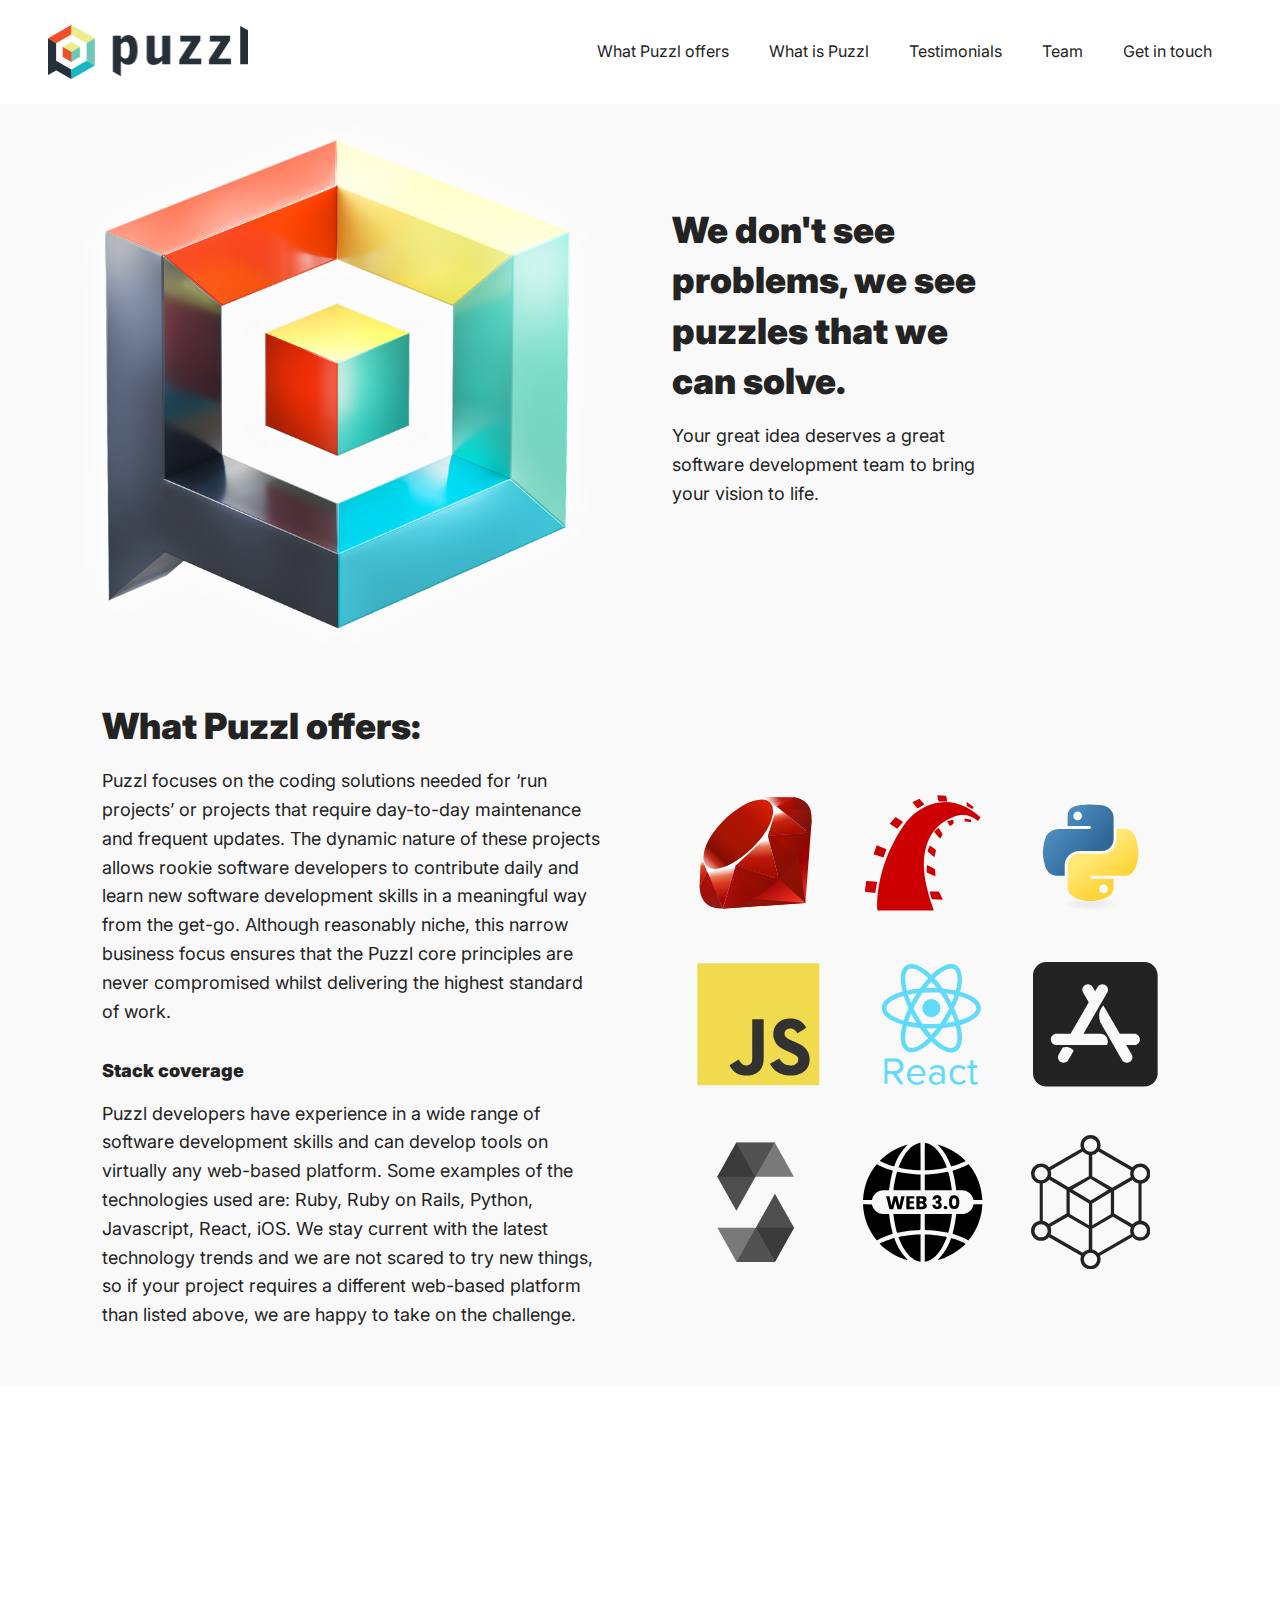
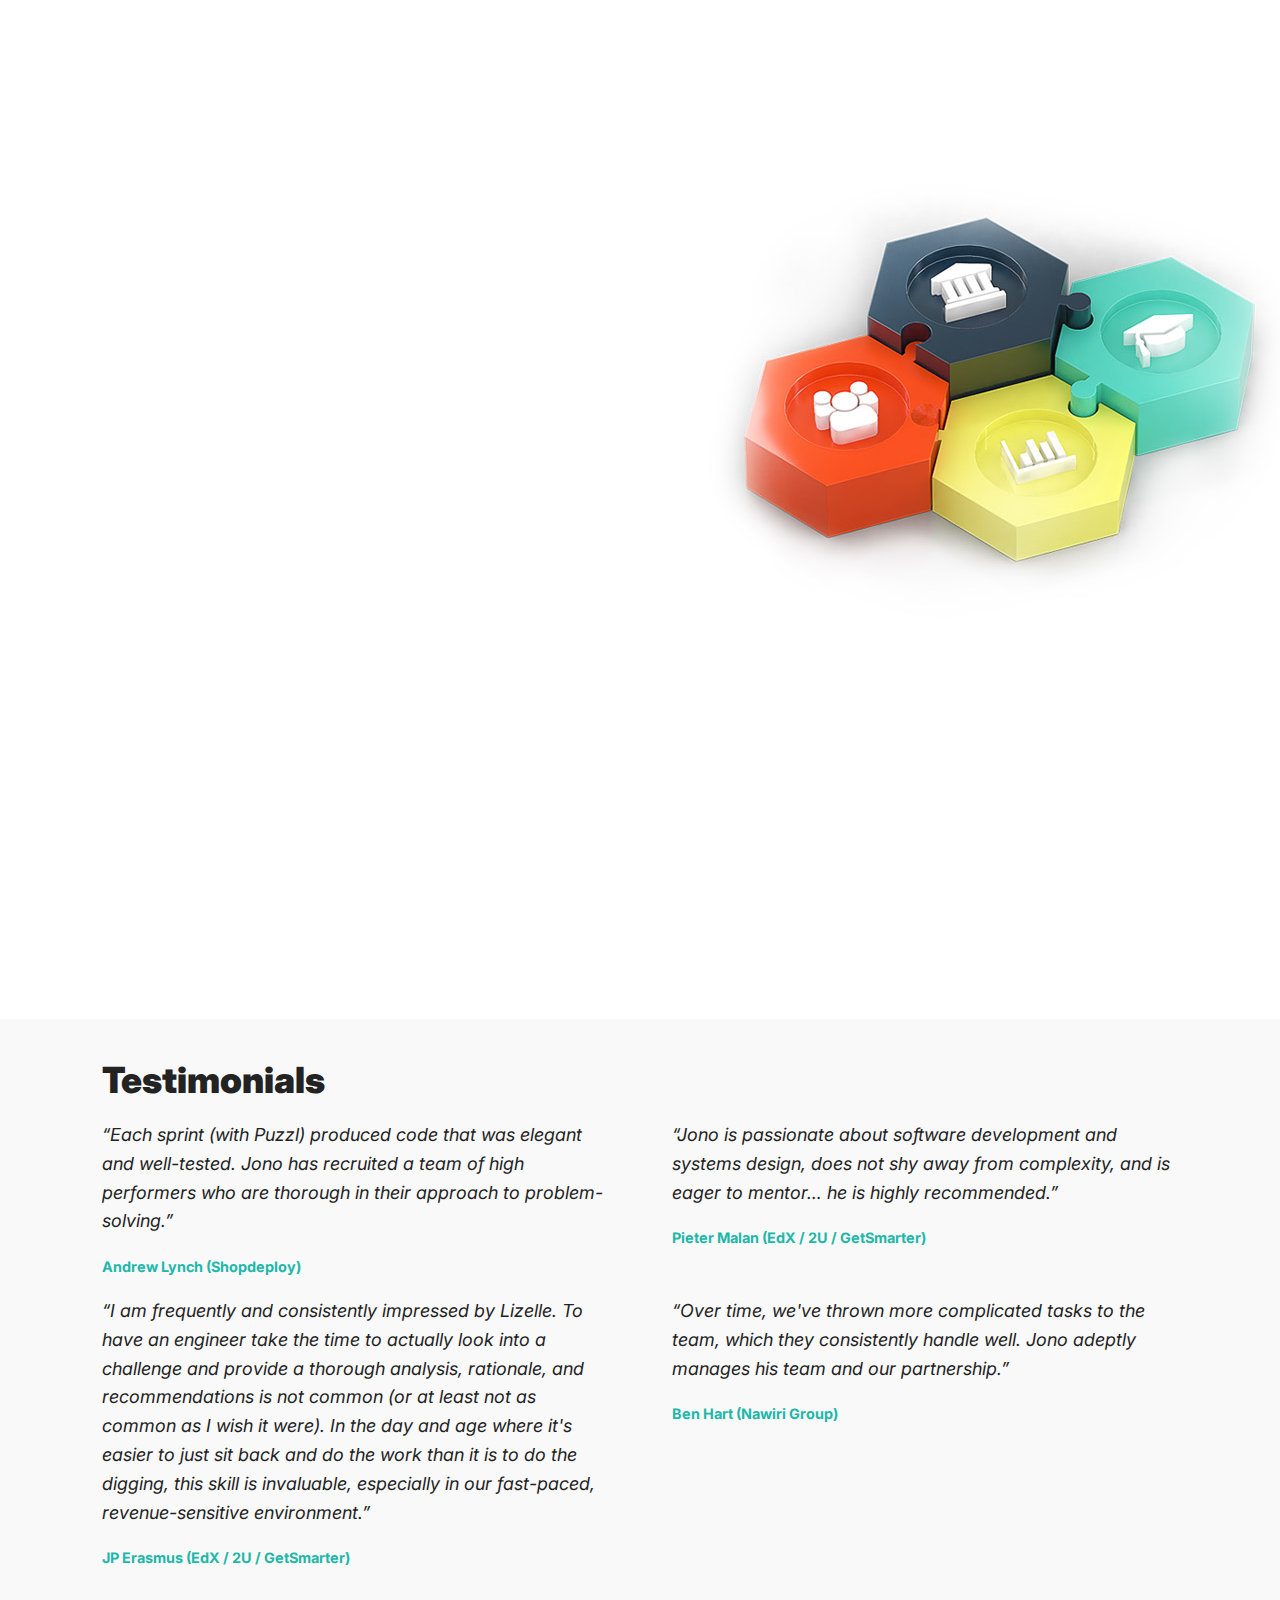
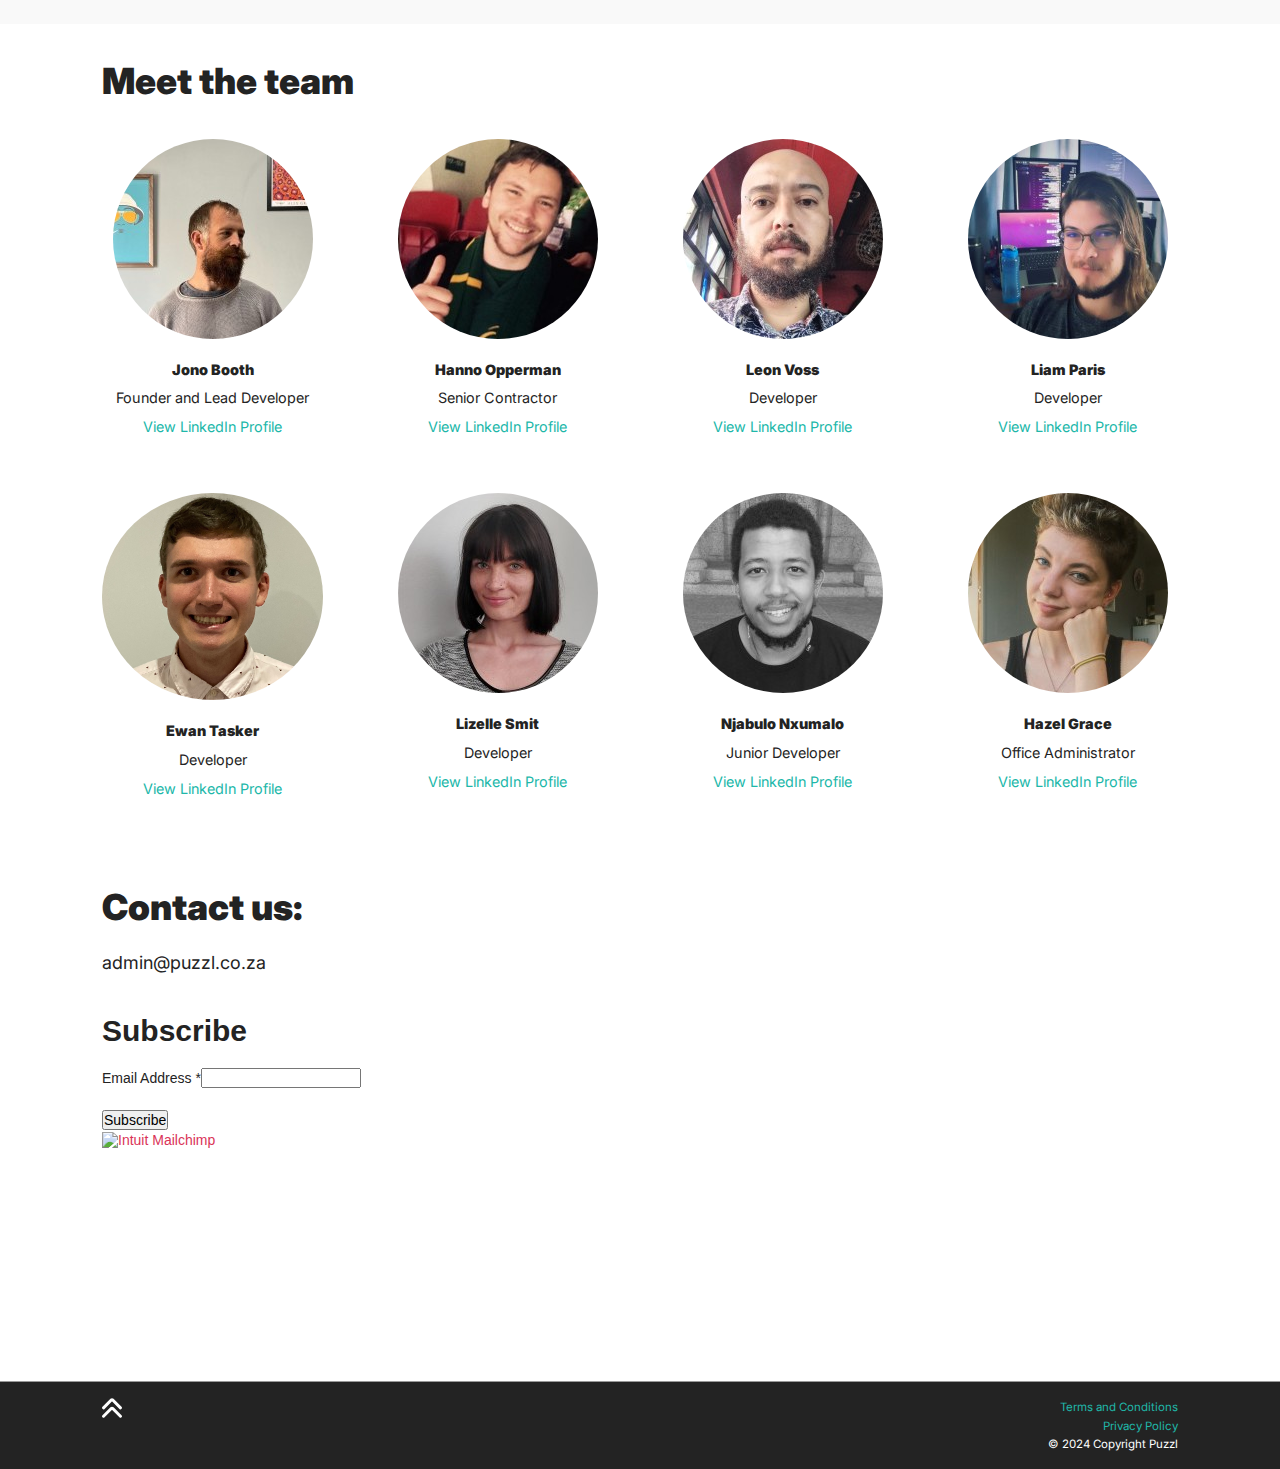
==== commit 563d9914: "update toggle menu and t&cs" ====
--- a/index.html
+++ b/index.html
@@ -1,824 +1,830 @@
 <!DOCTYPE html>
 <html>
 
-<head>
-  <!-- Global site tag (gtag.js) - Google Analytics -->
-  <script async src="https://www.googletagmanager.com/gtag/js?id=G-S2LS094PLP"></script>
-  <script>
-    window.dataLayer = window.dataLayer || [];
-    function gtag() { dataLayer.push(arguments); }
-    gtag('js', new Date());
-
-    gtag('config', 'G-S2LS094PLP');
-  </script>
-  <title>Puzzl Media</title>
-  <meta name="viewport" content="width=device-width, initial-scale=1, shrink-to-fit=no">
-  <meta name="description" content>
-  <link rel="shortcut icon" type="image/x-icon" href="images/favicon.png" />
-  <meta name="csrf-param" content="authenticity_token" />
-  <meta name="csrf-token"
-    content="Bz5zVnqAJaKCJf0KfWrG2vjjV0XYx-dKhPS4BxyiJ0njv-l8YqIWvExZ0RprWjlM7po5MTR4kIgdWwRVgi4PYA" />
-
-  <link rel="stylesheet" href="css/application.css" />
-  <link rel="stylesheet" href="https://cdnjs.cloudflare.com/ajax/libs/font-awesome/5.10.0/css/all.min.css">
-  <link rel="stylesheet" href="https://cdn.jsdelivr.net/npm/bootstrap-icons@1.4.1/font/bootstrap-icons.css">
-
-  <title>Puzzl Web Development and Media Creation</title>
-  <link rel="icon" type="image/x-icon" href="images/favicon.png">
-  <link rel="apple-touch-icon" type="image/jpg" href="images/favicon.png" sizes="180x180">
-  <!-- <meta name="description" content="Puzzl is a Cape Town based digital agency offering expert web development services. Affordability and quality are the pillars of our work. Contact us for more information on how we can help you improve your web presence online.">
-		<link rel="canonical" href="https://www.puzzl.co.za/">
-		<meta property="og:url" content="https://www.puzzl.co.za/">
-		<meta property="og:image" content="images/metalogo.jpg"> -->
-
-</head>
-
-<body>
-  <!-- Header, navbar -->
-  <div class="row mb-2">
-    <header class="navbar navbar-expand-lg align-items-center w-100 fixed-top navbar-togglable navbar-light ">
-      <div class="position-relative container-fluid">
-        <!-- Skip to main content -->
-        <a href="#content" class="skip-to-main sr-only-focusable" role="button">Skip to main content</a>
-        <a aria-expanded="false" aria-haspopup="true" data-bs-scroll="true" href="#heading">
-          <img title alt width="200" src="images/logo.png" />
-        </a>
-        <!-- Toggler -->
-        <button class="navbar-toggler ml-auto" type="button" data-bs-toggle="collapse" data-bs-target="#navbarCollapse"
-          aria-expanded="false" aria-label="Toggle navigation">
-          <span class="navbar-toggler-icon"></span>
-        </button>
-        <!-- Collapse -->
-        <div class="collapse navbar-collapse" id="navbarCollapse">
-          <!-- Navigation -->
-          <ul class="navbar-nav ml-auto">
-            <li class="nav-item">
-              <a class="nav-link" aria-expanded="false" aria-haspopup="true" data-bs-scroll="true" role="button"
-                href="#what_puzzl_offers">What Puzzl offers</a>
-            </li>
-            <li class="nav-item">
-              <a class="nav-link" aria-expanded="false" aria-haspopup="true" data-bs-scroll="true" role="button"
-                href="#what_is_puzzl">What
-                is Puzzl</a>
-            </li>
-            <li class="nav-item">
-              <a class="nav-link" aria-expanded="false" aria-haspopup="true" data-bs-scroll="true" role="button"
-                href="#testimonials">Testimonials</a>
-            </li>
-            <li class="nav-item">
-              <a class="nav-link" aria-expanded="false" aria-haspopup="true" data-bs-scroll="true" role="button"
-                href="#team">Team</a>
-            </li>
-            <li class="nav-item">
-              <a class="nav-link" aria-expanded="false" aria-haspopup="true" data-bs-scroll="true" role="button"
-                href="#contact">Get in
-                touch</a>
-            </li>
-          </ul>
+  <link type="text/css" rel="stylesheet" id="dark-mode-custom-link">
+  <link type="text/css" rel="stylesheet" id="dark-mode-general-link">
+  <style lang="en" type="text/css" id="dark-mode-custom-style"></style>
+  <style lang="en" type="text/css" id="dark-mode-native-style"></style><style lang="en" type="text/css" id="dark-mode-native-sheet"></style>
+  <head>
+    <!-- Global site tag (gtag.js) - Google Analytics -->
+    <script async src="https://www.googletagmanager.com/gtag/js?id=G-S2LS094PLP"></script>
+    <script>
+      window.dataLayer = window.dataLayer || [];
+      function gtag() { dataLayer.push(arguments); }
+      gtag('js', new Date());
+
+      gtag('config', 'G-S2LS094PLP');
+    </script>
+    <title>Puzzl Media</title>
+    <!-- These meta tages related to presentation, behaviour, security webpae -->
+    <meta name="viewport" content="width=device-width, initial-scale=1, shrink-to-fit=no">
+
+    <link rel="shortcut icon" type="image/x-icon" href="images/favicon.png" />
+    <meta name="csrf-param" content="authenticity_token" />
+    <meta name="csrf-token"
+      content="Bz5zVnqAJaKCJf0KfWrG2vjjV0XYx-dKhPS4BxyiJ0njv-l8YqIWvExZ0RprWjlM7po5MTR4kIgdWwRVgi4PYA" />
+
+    <link rel="stylesheet" href="css/application.css" />
+    <link rel="stylesheet" href="https://cdnjs.cloudflare.com/ajax/libs/font-awesome/5.10.0/css/all.min.css">
+    <link rel="stylesheet" href="https://cdn.jsdelivr.net/npm/bootstrap-icons@1.4.1/font/bootstrap-icons.css">
+
+    <title>Puzzl Web Development and Media Creation</title>
+    <link rel="icon" type="image/x-icon" href="images/logo.png">
+    <link rel="apple-touch-icon" type="image/jpg" href="images/logo.png" sizes="180x180">
+    <!-- OG meta tags mostly for social media sharing and SEO -->
+    <meta property="og:title" content="Puzzl Media">
+    <meta property="og:description" content="Puzzl is a Cape Town based digital agency offering expert web development services. Affordability and quality are the pillars of our work. Contact us for more information on how we can help you improve your web presence online.">
+    <link rel="canonical" href="https://www.puzzl.co.za/">
+    <meta property="og:url" content="https://www.puzzl.co.za/">
+    <meta property="og:image" content="images/logo.jpg">
+
+  </head>
+
+    <body>
+      <!-- Header, navbar -->
+      <div class="row mb-2">
+        <header class="navbar navbar-expand-lg align-items-center w-100 fixed-top navbar-togglable navbar-light ">
+          <div class="position-relative container-fluid">
+            <!-- Skip to main content -->
+            <a href="#content" class="skip-to-main sr-only-focusable" role="button">Skip to main content</a>
+            <a aria-expanded="false" aria-haspopup="true" data-bs-scroll="true" href="#heading">
+              <img title alt width="200" src="images/logo.png" />
+            </a>
+            <!-- Toggler -->
+            <button class="navbar-toggler ml-auto" type="button" data-bs-toggle="collapse" data-bs-target="#navbarCollapse"
+              aria-expanded="false" aria-label="Toggle navigation">
+              <span class="navbar-toggler-icon"></span>
+            </button>
+            <!-- Collapse -->
+            <div class="collapse navbar-collapse" id="navbarCollapse">
+              <!-- Navigation -->
+              <ul class="navbar-nav ml-auto">
+                <li class="nav-item">
+                  <a class="nav-link" aria-expanded="false" aria-haspopup="true" data-bs-scroll="true" role="button"
+                    href="#what_puzzl_offers">What Puzzl offers</a>
+                </li>
+                <li class="nav-item">
+                  <a class="nav-link" aria-expanded="false" aria-haspopup="true" data-bs-scroll="true" role="button"
+                    href="#what_is_puzzl">What
+                    is Puzzl</a>
+                </li>
+                <li class="nav-item">
+                  <a class="nav-link" aria-expanded="false" aria-haspopup="true" data-bs-scroll="true" role="button"
+                    href="#testimonials">Testimonials</a>
+                </li>
+                <li class="nav-item">
+                  <a class="nav-link" aria-expanded="false" aria-haspopup="true" data-bs-scroll="true" role="button"
+                    href="#team">Team</a>
+                </li>
+                <li class="nav-item">
+                  <a class="nav-link" aria-expanded="false" aria-haspopup="true" data-bs-scroll="true" role="button"
+                    href="#contact">Get in
+                    touch</a>
+                </li>
+              </ul>
+            </div>
+          </div>
+        </header>
+      </div>
+
+      <div class="container">
+        <br>
+      </div>
+
+      <main class="mt-3">
+
+        <!-- Featured area -->
+        <section class="bg-light pt-3 scroll-mt-104" id="heading">
+          <div class="container">
+            <div class="row align-items-center">
+              <div class="col-lg-6 mb-5 mb-lg-0" data-aos="fade-right">
+                <div class="py-12 py-lg-15">
+                  <div class="bg-image mr-lg-5" style="display: flex; justify-content: center;">
+                    <img title alt src="images/logoforweb.png" />
+                  </div>
+                </div>
+              </div>
+              <div class="col-lg-4" data-aos="fade-left">
+                <h1>We don't see problems, we see puzzles that we can solve.</h1>
+                <p>Your great idea deserves a great software development team to
+                  bring your vision to life.</p>
+              </div>
+            </div>
+          </div>
+        </section>
+
+        <!--What Puzzl offers-->
+        <section class="bg-light py-4 scroll-mt-104" id="what_puzzl_offers">
+          <div class="container">
+            <div class="row align-items-center">
+              <div class="col-lg-6 pr-5 mb-0" data-aos="fade-right">
+                <h1>What Puzzl offers:</h1>
+                <p>Puzzl focuses on the coding solutions needed for ‘run projects’
+                  or projects that require day-to-day maintenance and frequent
+                  updates. The dynamic nature of these projects allows rookie
+                  software developers to contribute daily and learn new software
+                  development skills in a meaningful way from the get-go. Although
+                  reasonably niche, this narrow business focus ensures that the
+                  Puzzl core principles are never compromised whilst delivering
+                  the highest standard of work.</p>
+                <h4>Stack coverage</h4>
+                <p>Puzzl developers have experience in a wide range of software
+                  development skills and can develop tools on virtually any
+                  web-based platform. Some examples of the technologies used are:
+                  Ruby, Ruby on Rails, Python, Javascript, React, iOS. We stay
+                  current with the latest technology trends and we are not scared
+                  to try new things, so if your project requires a different
+                  web-based platform than listed above, we are happy to take on
+                  the challenge.</p>
+              </div>
+              <div class="col-lg-6 pr-5 mb-0 aos-init aos-animate" data-aos="fade-left" title alt>
+                <div class="row no-gutters" data-jarallax data-speed=".8">
+                  <!--Ruby-->
+                  <svg viewBox="0 0 128 128" class="col p-4">
+                    <lineargradient id="ruby-original-a" gradientUnits="userSpaceOnUse" x1="157.08" y1="2382.05"
+                      x2="131.682" y2="2426.892" gradientTransform="matrix(1 0 0 -1 -47.5 2517)">
+                      <stop offset="0" stop-color="#FB7655"></stop>
+                      <stop offset="0" stop-color="#FB7655"></stop>
+                      <stop offset=".41" stop-color="#E42B1E"></stop>
+                      <stop offset=".99" stop-color="#900"></stop>
+                      <stop offset="1" stop-color="#900"></stop>
+                    </lineargradient>
+                    <path fill="url(#ruby-original-a)" d="M97.078 83.214L28.34 124.031l89.003-6.04 6.855-89.745z"></path>
+                    <lineargradient id="ruby-original-b" gradientUnits="userSpaceOnUse" x1="169.731" y1="2419.72"
+                      x2="136.998" y2="2441.685" gradientTransform="matrix(1 0 0 -1 -47.5 2517)">
+                      <stop offset="0" stop-color="#871101"></stop>
+                      <stop offset="0" stop-color="#871101"></stop>
+                      <stop offset=".99" stop-color="#911209"></stop>
+                      <stop offset="1" stop-color="#911209"></stop>
+                    </lineargradient>
+                    <path fill="url(#ruby-original-b)" d="M117.488 117.93l-7.649-52.799-20.837 27.514z"></path>
+                    <lineargradient id="ruby-original-c" gradientUnits="userSpaceOnUse" x1="143.542" y1="2380.69"
+                      x2="110.81" y2="2402.655" gradientTransform="matrix(1 0 0 -1 -47.5 2517)">
+                      <stop offset="0" stop-color="#871101"></stop>
+                      <stop offset="0" stop-color="#871101"></stop>
+                      <stop offset=".99" stop-color="#911209"></stop>
+                      <stop offset="1" stop-color="#911209"></stop>
+                    </lineargradient>
+                    <path fill="url(#ruby-original-c)" d="M117.592 117.93l-56.044-4.399-32.91 10.385z"></path>
+                    <lineargradient id="ruby-original-d" gradientUnits="userSpaceOnUse" x1="74.817" y1="2435.622"
+                      x2="79.891" y2="2402.644" gradientTransform="matrix(1 0 0 -1 -47.5 2517)">
+                      <stop offset="0" stop-color="#fff"></stop>
+                      <stop offset="0" stop-color="#fff"></stop>
+                      <stop offset=".23" stop-color="#E57252"></stop>
+                      <stop offset=".46" stop-color="#DE3B20"></stop>
+                      <stop offset=".99" stop-color="#A60003"></stop>
+                      <stop offset="1" stop-color="#A60003"></stop>
+                    </lineargradient>
+                    <path fill="url(#ruby-original-d)" d="M28.717 123.928l14.001-45.867-30.81 6.588z"></path>
+                    <lineargradient id="ruby-original-e" gradientUnits="userSpaceOnUse" x1="109.719" y1="2466.413"
+                      x2="111.589" y2="2432.757" gradientTransform="matrix(1 0 0 -1 -47.5 2517)">
+                      <stop offset="0" stop-color="#fff"></stop>
+                      <stop offset="0" stop-color="#fff"></stop>
+                      <stop offset=".23" stop-color="#E4714E"></stop>
+                      <stop offset=".56" stop-color="#BE1A0D"></stop>
+                      <stop offset=".99" stop-color="#A80D00"></stop>
+                      <stop offset="1" stop-color="#A80D00"></stop>
+                    </lineargradient>
+                    <path fill="url(#ruby-original-e)" d="M88.996 92.797l-12.882-50.46-36.866 34.558z"></path>
+                    <lineargradient id="ruby-original-f" gradientUnits="userSpaceOnUse" x1="140.691" y1="2497.523"
+                      x2="146.289" y2="2473.401" gradientTransform="matrix(1 0 0 -1 -47.5 2517)">
+                      <stop offset="0" stop-color="#fff"></stop>
+                      <stop offset="0" stop-color="#fff"></stop>
+                      <stop offset=".18" stop-color="#E46342"></stop>
+                      <stop offset=".4" stop-color="#C82410"></stop>
+                      <stop offset=".99" stop-color="#A80D00"></stop>
+                      <stop offset="1" stop-color="#A80D00"></stop>
+                    </lineargradient>
+                    <path fill="url(#ruby-original-f)" d="M121.275 43.047L86.426 14.585l-9.704 31.373z"></path>
+                    <lineargradient id="ruby-original-g" gradientUnits="userSpaceOnUse" x1="123.6" y1="2506.018"
+                      x2="147.719" y2="2518.077" gradientTransform="matrix(1 0 0 -1 -47.5 2517)">
+                      <stop offset="0" stop-color="#fff"></stop>
+                      <stop offset="0" stop-color="#fff"></stop>
+                      <stop offset=".54" stop-color="#C81F11"></stop>
+                      <stop offset=".99" stop-color="#BF0905"></stop>
+                      <stop offset="1" stop-color="#BF0905"></stop>
+                    </lineargradient>
+                    <path fill="url(#ruby-original-g)" d="M104.978 4.437L84.481 15.764 71.551 4.285z"></path>
+                    <lineargradient id="ruby-original-h" gradientUnits="userSpaceOnUse" x1="53.674" y1="2444.028" x2="55.66"
+                      y2="2424.153" gradientTransform="matrix(1 0 0 -1 -47.5 2517)">
+                      <stop offset="0" stop-color="#fff"></stop>
+                      <stop offset="0" stop-color="#fff"></stop>
+                      <stop offset=".31" stop-color="#DE4024"></stop>
+                      <stop offset=".99" stop-color="#BF190B"></stop>
+                      <stop offset="1" stop-color="#BF190B"></stop>
+                    </lineargradient>
+                    <path fill="url(#ruby-original-h)" d="M3.802 100.034l8.586-15.659L5.442 65.72z"></path>
+                    <path fill="#fff"
+                      d="M4.981 65.131l6.987 19.821 30.365-6.812L77 45.922l9.783-31.075L71.38 3.969l-26.19 9.802c-8.252 7.675-24.263 22.86-24.84 23.146-.573.291-10.575 19.195-15.369 28.214z">
+                    </path>
+                    <lineargradient id="ruby-original-i" gradientUnits="userSpaceOnUse" x1="40.026" y1="2418.781"
+                      x2="133.345" y2="2514.739" gradientTransform="matrix(1 0 0 -1 -47.5 2517)">
+                      <stop offset="0" stop-color="#BD0012"></stop>
+                      <stop offset="0" stop-color="#BD0012"></stop>
+                      <stop offset=".07" stop-color="#fff"></stop>
+                      <stop offset=".17" stop-color="#fff"></stop>
+                      <stop offset=".27" stop-color="#C82F1C"></stop>
+                      <stop offset=".33" stop-color="#820C01"></stop>
+                      <stop offset=".46" stop-color="#A31601"></stop>
+                      <stop offset=".72" stop-color="#B31301"></stop>
+                      <stop offset=".99" stop-color="#E82609"></stop>
+                      <stop offset="1" stop-color="#E82609"></stop>
+                    </lineargradient>
+                    <path fill="url(#ruby-original-i)"
+                      d="M29.519 29.521c17.882-17.73 40.937-28.207 49.785-19.28 8.843 8.926-.534 30.62-18.418 48.345-17.884 17.725-40.653 28.779-49.493 19.852-8.849-8.92.242-31.191 18.126-48.917z">
+                    </path>
+                    <lineargradient id="ruby-original-j" gradientUnits="userSpaceOnUse" x1="111.507" y1="2409.102"
+                      x2="83.398" y2="2416.039" gradientTransform="matrix(1 0 0 -1 -47.5 2517)">
+                      <stop offset="0" stop-color="#8C0C01"></stop>
+                      <stop offset="0" stop-color="#8C0C01"></stop>
+                      <stop offset=".54" stop-color="#990C00"></stop>
+                      <stop offset=".99" stop-color="#A80D0E"></stop>
+                      <stop offset="1" stop-color="#A80D0E"></stop>
+                    </lineargradient>
+                    <path fill="url(#ruby-original-j)"
+                      d="M28.717 123.909l13.89-46.012 46.135 14.82c-16.68 15.642-35.233 28.865-60.025 31.192z"></path>
+                    <lineargradient id="ruby-original-k" gradientUnits="userSpaceOnUse" x1="159.785" y1="2442.837"
+                      x2="134.814" y2="2465.217" gradientTransform="matrix(1 0 0 -1 -47.5 2517)">
+                      <stop offset="0" stop-color="#7E110B"></stop>
+                      <stop offset="0" stop-color="#7E110B"></stop>
+                      <stop offset=".99" stop-color="#9E0C00"></stop>
+                      <stop offset="1" stop-color="#9E0C00"></stop>
+                    </lineargradient>
+                    <path fill="url(#ruby-original-k)"
+                      d="M77.062 45.831l11.844 46.911c13.934-14.65 26.439-30.401 32.563-49.883l-44.407 2.972z"></path>
+                    <lineargradient id="ruby-original-l" gradientUnits="userSpaceOnUse" x1="168.959" y1="2483.901"
+                      x2="156.521" y2="2497.199" gradientTransform="matrix(1 0 0 -1 -47.5 2517)">
+                      <stop offset="0" stop-color="#79130D"></stop>
+                      <stop offset="0" stop-color="#79130D"></stop>
+                      <stop offset=".99" stop-color="#9E120B"></stop>
+                      <stop offset="1" stop-color="#9E120B"></stop>
+                    </lineargradient>
+                    <path fill="url(#ruby-original-l)"
+                      d="M121.348 43.097c4.74-14.305 5.833-34.825-16.517-38.635l-18.339 10.13 34.856 28.505z"></path>
+                    <path fill="#9E1209"
+                      d="M3.802 99.828c.656 23.608 17.689 23.959 24.945 24.167l-16.759-39.14-8.186 14.973z"></path>
+                    <radialgradient id="ruby-original-m" cx="138.703" cy="2464.789" r="30.601"
+                      gradientTransform="matrix(1 0 0 -1 -47.5 2517)" gradientUnits="userSpaceOnUse">
+                      <stop offset="0" stop-color="#A80D00"></stop>
+                      <stop offset="0" stop-color="#A80D00"></stop>
+                      <stop offset=".99" stop-color="#7E0E08"></stop>
+                      <stop offset="1" stop-color="#7E0E08"></stop>
+                    </radialgradient>
+                    <path fill="url(#ruby-original-m)"
+                      d="M77.128 45.904c10.708 6.581 32.286 19.798 32.723 20.041.68.383 9.304-14.542 11.261-22.976l-43.984 2.935z">
+                    </path>
+                    <radialgradient id="ruby-original-n" cx="96.325" cy="2424.465" r="40.679"
+                      gradientTransform="matrix(1 0 0 -1 -47.5 2517)" gradientUnits="userSpaceOnUse">
+                      <stop offset="0" stop-color="#A30C00"></stop>
+                      <stop offset="0" stop-color="#A30C00"></stop>
+                      <stop offset=".99" stop-color="#800E08"></stop>
+                      <stop offset="1" stop-color="#800E08"></stop>
+                    </radialgradient>
+                    <path fill="url(#ruby-original-n)"
+                      d="M42.589 77.897l18.57 35.828c10.98-5.955 19.579-13.211 27.454-20.983L42.589 77.897z"></path>
+                    <lineargradient id="ruby-original-o" gradientUnits="userSpaceOnUse" x1="67.509" y1="2393.115"
+                      x2="57.373" y2="2427.506" gradientTransform="matrix(1 0 0 -1 -47.5 2517)">
+                      <stop offset="0" stop-color="#8B2114"></stop>
+                      <stop offset="0" stop-color="#8B2114"></stop>
+                      <stop offset=".43" stop-color="#9E100A"></stop>
+                      <stop offset=".99" stop-color="#B3100C"></stop>
+                      <stop offset="1" stop-color="#B3100C"></stop>
+                    </lineargradient>
+                    <path fill="url(#ruby-original-o)"
+                      d="M11.914 84.904l-2.631 31.331c4.964 6.781 11.794 7.371 18.96 6.842-5.184-12.9-15.538-38.696-16.329-38.173z">
+                    </path>
+                    <lineargradient id="ruby-original-p" gradientUnits="userSpaceOnUse" x1="145.272" y1="2507.076"
+                      x2="167.996" y2="2497.045" gradientTransform="matrix(1 0 0 -1 -47.5 2517)">
+                      <stop offset="0" stop-color="#B31000"></stop>
+                      <stop offset="0" stop-color="#B31000"></stop>
+                      <stop offset=".44" stop-color="#910F08"></stop>
+                      <stop offset=".99" stop-color="#791C12"></stop>
+                      <stop offset="1" stop-color="#791C12"></stop>
+                    </lineargradient>
+                    <path fill="url(#ruby-original-p)"
+                      d="M86.384 14.67l36.891 5.177c-1.969-8.343-8.015-13.727-18.32-15.41L86.384 14.67z"></path>
+                  </svg>
+                  <!--Ruby on Rails-->
+                  <svg viewBox="0 0 128 128" class="col p-4">
+                    <path fill-rule="evenodd" clip-rule="evenodd" fill="#C00"
+                      d="M109.682 14.737c-12.206-6.023-24.708-6.636-37.508-2.111-11.779 4.164-21.175 11.615-28.16 21.763C32.195 51.561 23.61 70.298 18.799 90.652c-2.464 10.417-4.06 21.466-3.631 32.224.035.873.165 1.124.251 3.124h60.366c-.173-2-.287-1.416-.437-1.797a153.86 153.86 0 01-7.428-25.198c-2.498-12.251-3.806-24.729-1.226-37.093 3.611-17.313 13.48-29.805 30.117-36.283 9.424-3.667 18.369-2.624 26.214 4.262.072.063.22.025.412.056l2.565-3.883c-4.94-4.703-10.368-8.389-16.32-11.327zM3.336 94.394c-.46 3.923-.89 7.596-1.34 11.451l11.132 1.336 2.039-11.893-11.831-.894zm21.85-34.186l-10.471-4.097-3.384 9.607 10.671 3.42c1.08-3.031 2.096-5.882 3.184-8.93zm49.419 53.659c3.575.266 7.157.449 11.103.679-1.433-2.979-2.706-5.673-4.039-8.335-.146-.289-.639-.568-.974-.573-3.033-.044-6.068-.025-9.291-.025.726 2.628 1.357 5.053 2.096 7.443.111.361.707.782 1.105.811zM42.933 31.103l-7.955-5.268-6.359 7.105 8.178 5.496 6.136-7.333zm25.334 53.369c-.013.321.276.832.558.959 2.865 1.288 5.76 2.515 8.912 3.873-.131-2.492-.219-4.575-.368-6.654-.027-.374-.203-.912-.48-1.066-2.631-1.456-5.299-2.847-8.216-4.395-.159 2.665-.321 4.972-.406 7.283zM65.91 12.3l-5.446-6.181-7.499 3.898 5.455 6.644 7.49-4.361zm3.415 49.176c-.163.374.052 1.167.373 1.456 2.175 1.962 4.424 3.84 6.926 5.981.573-2.4 1.113-4.539 1.571-6.693.081-.383-.032-1.016-.298-1.23-1.946-1.569-3.955-3.063-6.037-4.651-.915 1.815-1.802 3.443-2.535 5.137zm12.45-52.424c2.78.075 5.563.042 8.499.042-.293-2.044-.433-3.593-.782-5.092-.104-.446-.775-1.04-1.228-1.078-2.787-.226-5.585-.313-8.651-.459.409 2.063.721 3.881 1.162 5.668.093.379.647.909 1 .919zm3.385 35.675c.142-.266.178-.749.029-.981-1.366-2.137-2.785-4.241-4.254-6.455l-4.76 4.372 6.582 7.294c.884-1.539 1.675-2.868 2.403-4.23zM90.295 30.2l2.843 5.281c4.449-2.438 4.875-3.32 3.3-6.834L90.295 30.2zm21.287-16.273c1.851 1.142 3.806 2.115 5.792 3.185l1.33-2.07c-2.422-1.771-4.76-3.484-7.413-5.426-.104 1.104-.259 1.875-.219 2.637.032.581.129 1.44.51 1.674zM109 30.646c2 .217 5 .424 7 .643v-2.718c-2-.438-5-.872-7-1.323v3.398z">
+                    </path>
+                  </svg>
+                  <!--Python-->
+                  <svg viewBox="0 0 128 128" class="col p-4">
+                    <lineargradient id="python-original-a" gradientUnits="userSpaceOnUse" x1="70.252" y1="1237.476"
+                      x2="170.659" y2="1151.089" gradientTransform="matrix(.563 0 0 -.568 -29.215 707.817)">
+                      <stop offset="0" stop-color="#5A9FD4"></stop>
+                      <stop offset="1" stop-color="#306998"></stop>
+                    </lineargradient>
+                    <lineargradient id="python-original-b" gradientUnits="userSpaceOnUse" x1="209.474" y1="1098.811"
+                      x2="173.62" y2="1149.537" gradientTransform="matrix(.563 0 0 -.568 -29.215 707.817)">
+                      <stop offset="0" stop-color="#FFD43B"></stop>
+                      <stop offset="1" stop-color="#FFE873"></stop>
+                    </lineargradient>
+                    <path fill="url(#python-original-a)"
+                      d="M63.391 1.988c-4.222.02-8.252.379-11.8 1.007-10.45 1.846-12.346 5.71-12.346 12.837v9.411h24.693v3.137H29.977c-7.176 0-13.46 4.313-15.426 12.521-2.268 9.405-2.368 15.275 0 25.096 1.755 7.311 5.947 12.519 13.124 12.519h8.491V67.234c0-8.151 7.051-15.34 15.426-15.34h24.665c6.866 0 12.346-5.654 12.346-12.548V15.833c0-6.693-5.646-11.72-12.346-12.837-4.244-.706-8.645-1.027-12.866-1.008zM50.037 9.557c2.55 0 4.634 2.117 4.634 4.721 0 2.593-2.083 4.69-4.634 4.69-2.56 0-4.633-2.097-4.633-4.69-.001-2.604 2.073-4.721 4.633-4.721z"
+                      transform="translate(0 10.26)"></path>
+                    <path fill="url(#python-original-b)"
+                      d="M91.682 28.38v10.966c0 8.5-7.208 15.655-15.426 15.655H51.591c-6.756 0-12.346 5.783-12.346 12.549v23.515c0 6.691 5.818 10.628 12.346 12.547 7.816 2.297 15.312 2.713 24.665 0 6.216-1.801 12.346-5.423 12.346-12.547v-9.412H63.938v-3.138h37.012c7.176 0 9.852-5.005 12.348-12.519 2.578-7.735 2.467-15.174 0-25.096-1.774-7.145-5.161-12.521-12.348-12.521h-9.268zM77.809 87.927c2.561 0 4.634 2.097 4.634 4.692 0 2.602-2.074 4.719-4.634 4.719-2.55 0-4.633-2.117-4.633-4.719 0-2.595 2.083-4.692 4.633-4.692z"
+                      transform="translate(0 10.26)"></path>
+                    <radialgradient id="python-original-c" cx="1825.678" cy="444.45" r="26.743"
+                      gradientTransform="matrix(0 -.24 -1.055 0 532.979 557.576)" gradientUnits="userSpaceOnUse">
+                      <stop offset="0" stop-color="#B8B8B8" stop-opacity=".498"></stop>
+                      <stop offset="1" stop-color="#7F7F7F" stop-opacity="0"></stop>
+                    </radialgradient>
+                    <path opacity=".444" fill="url(#python-original-c)"
+                      d="M97.309 119.597c0 3.543-14.816 6.416-33.091 6.416-18.276 0-33.092-2.873-33.092-6.416 0-3.544 14.815-6.417 33.092-6.417 18.275 0 33.091 2.872 33.091 6.417z">
+                    </path>
+                  </svg>
+                </div>
+                <div class="row no-gutters" data-jarallax data-speed=".8">
+                  <!--Javascript-->
+                  <svg viewBox="0 0 128 128" class="col p-4">
+                    <path fill="#F0DB4F" d="M1.408 1.408h125.184v125.185H1.408z"></path>
+                    <path fill="#323330"
+                      d="M116.347 96.736c-.917-5.711-4.641-10.508-15.672-14.981-3.832-1.761-8.104-3.022-9.377-5.926-.452-1.69-.512-2.642-.226-3.665.821-3.32 4.784-4.355 7.925-3.403 2.023.678 3.938 2.237 5.093 4.724 5.402-3.498 5.391-3.475 9.163-5.879-1.381-2.141-2.118-3.129-3.022-4.045-3.249-3.629-7.676-5.498-14.756-5.355l-3.688.477c-3.534.893-6.902 2.748-8.877 5.235-5.926 6.724-4.236 18.492 2.975 23.335 7.104 5.332 17.54 6.545 18.873 11.531 1.297 6.104-4.486 8.08-10.234 7.378-4.236-.881-6.592-3.034-9.139-6.949-4.688 2.713-4.688 2.713-9.508 5.485 1.143 2.499 2.344 3.63 4.26 5.795 9.068 9.198 31.76 8.746 35.83-5.176.165-.478 1.261-3.666.38-8.581zM69.462 58.943H57.753l-.048 30.272c0 6.438.333 12.34-.714 14.149-1.713 3.558-6.152 3.117-8.175 2.427-2.059-1.012-3.106-2.451-4.319-4.485-.333-.584-.583-1.036-.667-1.071l-9.52 5.83c1.583 3.249 3.915 6.069 6.902 7.901 4.462 2.678 10.459 3.499 16.731 2.059 4.082-1.189 7.604-3.652 9.448-7.401 2.666-4.915 2.094-10.864 2.07-17.444.06-10.735.001-21.468.001-32.237z">
+                    </path>
+                  </svg>
+                  <!--React-->
+                  <svg viewBox="0 0 128 128" class="col p-4">
+                    <g fill="#61DAFB">
+                      <circle cx="64" cy="47.5" r="9.3"></circle>
+                      <path
+                        d="M64 81.7C71.3 88.8 78.5 93 84.3 93c1.9 0 3.7-.4 5.2-1.3 5.2-3 7.1-10.5 5.3-21.2-.3-1.9-.7-3.8-1.2-5.8 2-.6 3.8-1.2 5.6-1.8 10.1-3.9 15.7-9.3 15.7-15.2 0-6-5.6-11.4-15.7-15.2-1.8-.7-3.6-1.3-5.6-1.8.5-2 .9-3.9 1.2-5.8 1.7-10.9-.2-18.5-5.4-21.5-1.5-.9-3.3-1.3-5.2-1.3-5.7 0-13 4.2-20.3 11.3C56.7 6.3 49.5 2.1 43.7 2.1c-1.9 0-3.7.4-5.2 1.3-5.2 3-7.1 10.5-5.3 21.2.3 1.9.7 3.8 1.2 5.8-2 .6-3.8 1.2-5.6 1.8-10.1 3.9-15.7 9.3-15.7 15.2 0 6 5.6 11.4 15.7 15.2 1.8.7 3.6 1.3 5.6 1.8-.5 2-.9 3.9-1.2 5.8-1.7 10.7.2 18.3 5.3 21.2 1.5.9 3.3 1.3 5.2 1.3 5.8.2 13-4 20.3-11zm-5.6-13.5c1.8.1 3.7.1 5.6.1 1.9 0 3.8 0 5.6-.1-1.8 2.4-3.7 4.6-5.6 6.7-1.9-2.1-3.8-4.3-5.6-6.7zM46 57.9c1 1.7 1.9 3.3 3 4.9-3.1-.4-6-.9-8.8-1.5.9-2.7 1.9-5.5 3.1-8.3.8 1.6 1.7 3.3 2.7 4.9zm-5.8-24.1c2.8-.6 5.7-1.1 8.8-1.5-1 1.6-2 3.2-3 4.9-1 1.7-1.9 3.3-2.7 5-1.3-2.9-2.3-5.7-3.1-8.4zm5.5 13.7c1.3-2.7 2.7-5.4 4.3-8.1 1.5-2.6 3.2-5.2 4.9-7.8 3-.2 6-.3 9.1-.3 3.2 0 6.2.1 9.1.3 1.8 2.6 3.4 5.2 4.9 7.8 1.6 2.7 3 5.4 4.3 8.1-1.3 2.7-2.7 5.4-4.3 8.1-1.5 2.6-3.2 5.2-4.9 7.8-3 .2-6 .3-9.1.3-3.2 0-6.2-.1-9.1-.3-1.8-2.6-3.4-5.2-4.9-7.8-1.6-2.7-3-5.4-4.3-8.1zm39.1-5.4l-2.7-5c-1-1.7-1.9-3.3-3-4.9 3.1.4 6 .9 8.8 1.5-.9 2.8-1.9 5.6-3.1 8.4zm0 10.8c1.2 2.8 2.2 5.6 3.1 8.3-2.8.6-5.7 1.1-8.8 1.5 1-1.6 2-3.2 3-4.9.9-1.5 1.8-3.2 2.7-4.9zm2.3 34.7c-.8.5-1.8.7-2.9.7-4.9 0-11-4-17-10 2.9-3.1 5.7-6.6 8.5-10.5 4.7-.4 9.2-1.1 13.4-2.1.5 1.8.8 3.6 1.1 5.4 1.4 8.5.3 14.6-3.1 16.5zm5.2-52.7c11.2 3.2 17.9 8.1 17.9 12.6 0 3.9-4.6 7.8-12.7 10.9-1.6.6-3.4 1.2-5.2 1.7-1.3-4.1-2.9-8.3-4.9-12.6 2-4.3 3.7-8.5 4.9-12.6zm-8-28.2c1.1 0 2 .2 2.9.7 3.3 1.9 4.5 7.9 3.1 16.5-.3 1.7-.7 3.5-1.1 5.4-4.2-.9-8.7-1.6-13.4-2.1-2.7-3.9-5.6-7.4-8.5-10.5 6-5.9 12.1-10 17-10zM69.6 26.8c-1.8-.1-3.7-.1-5.6-.1s-3.8 0-5.6.1c1.8-2.4 3.7-4.6 5.6-6.7 1.9 2.1 3.8 4.4 5.6 6.7zM40.9 7.4c.8-.5 1.8-.7 2.9-.7 4.9 0 11 4 17 10-2.9 3.1-5.7 6.6-8.5 10.5-4.7.4-9.2 1.1-13.4 2.1-.5-1.8-.8-3.6-1.1-5.4-1.4-8.5-.3-14.5 3.1-16.5zm-5.2 52.7C24.5 56.9 17.8 52 17.8 47.5c0-3.9 4.6-7.8 12.7-10.9 1.6-.6 3.4-1.2 5.2-1.7 1.3 4.1 2.9 8.3 4.9 12.6-2 4.3-3.7 8.6-4.9 12.6zm2.1 11c.3-1.7.7-3.5 1.1-5.4 4.2.9 8.7 1.6 13.4 2.1 2.7 3.9 5.6 7.4 8.5 10.5-6 5.9-12.1 10-17 10-1.1 0-2-.2-2.9-.7-3.4-1.9-4.5-8-3.1-16.5zm-4.2 41.2c2.2-2.7 2.3-5.7 1.1-8.7-1.2-3-3.7-4.4-6.8-4.5-3.7-.1-7.5 0-11.2 0H16V125h3v-9.8h4.7c.6 0 1.1.2 1.4.7l6 9.3c.1.2.4.5.6.5h3.9c-2.4-3.7-4.7-7.2-7.1-10.8 2.1-.3 3.9-1 5.1-2.6zm-14.6-.2v-9.9h1.1c2.3 0 4.7-.1 7 .1 2.7.1 4.6 2.2 4.6 4.9s-2.2 4.8-4.9 4.9c-2.4.1-4.8 0-7.8 0zm38.7 1.3c-1.6-7-8-8.8-12.9-6.6-3.8 1.7-5.5 5-5.6 9.1-.1 3.1.8 5.9 3.2 8 2.7 2.4 6 2.7 9.4 2.1 1.9-.4 3.6-1.3 4.9-2.7-.5-.7-1-1.4-1.5-2-2.8 2.4-5.9 3.2-9.3 1.6-2.2-1.1-3.3-3.8-3.5-5.8h15.5v-1.3c.1-.9 0-1.7-.2-2.4zM42.6 115c-.3-3 2.7-6.2 6-6.2 3.8-.1 6.2 2.2 6.3 6.2H42.6zm30.7-8.7c-1.5-.3-3.1-.4-4.6-.3-2.4.2-4.5 1.3-6.2 3.1.5.7.9 1.4 1.5 2.2.2-.2.4-.4.6-.5 1.6-1.5 3.5-2.3 5.8-2.1 1.8.1 3.5.7 4 2.5.4 1.4.3 2.9.4 4.4-.3 0-.4-.1-.5-.2-2.4-2-5.1-2.4-8-1.7-2.7.7-4.4 2.8-4.6 5.5-.2 3.1 1.2 5.4 3.9 6.5 1.7.7 3.6.7 5.4.3 1.4-.3 2-1.1 4-2.2v1.3h2.8c0-4 .1-8.9 0-13.5 0-2.9-1.7-4.7-4.5-5.3zm1.4 12.6c-.1.3 0 .6 0 .9 0 2.1-.5 2.8-2.5 3.6-1.4.5-2.9.7-4.4.2-1.7-.5-2.9-2-2.9-3.7-.1-1.7 1-3.4 2.7-3.9 2.3-.8 4.4-.3 6.3 1.1.6.5 1 1 .8 1.8zm15.6-9.9c2.6-.8 5-.3 6.8 1.9l.3.2c.7-.6 1.3-1.2 2.1-1.9-.3-.3-.4-.5-.6-.8-2.9-3.1-8.6-3.5-12.1-1-4.9 3.6-4.8 10.6-2.4 14.3 2.3 3.5 5.6 4.7 9.5 4.2 2.3-.3 4.2-1.4 5.7-3.3-.7-.6-1.4-1.2-2.1-1.9-.2.2-.3.3-.4.5-2.7 3-7.2 2.7-9.6-.5-1.4-1.9-1.7-4.1-1.3-6.3.2-2.5 1.5-4.5 4.1-5.4zm20.8 13.6c-.2.1-.3.2-.3.2-.8.6-1.6.7-2.5.4-.9-.4-1-1.2-1.1-2v-11.4c0-.2 0 .2.1-.8h3.8v-3h-4v-5h-3v5.4h-2.6c-.2 0-.5.2-.5.4-.1.7 0 1.2 0 2.2h3.2v12.8c0 1.6.4 3 1.8 3.8 1.5.9 4.4.7 5.7-.4.2-.1.3-.5.3-.6-.3-.6-.6-1.3-.9-2z">
+                      </path>
+                    </g>
+                  </svg>
+                  <!--iOS-->
+                  <svg xmlns="http://www.w3.org/2000/svg" viewBox="0 0 448 512"
+                    class="col p-3"><!--! Font Awesome Pro 6.1.1 by @fontawesome - https://fontawesome.com License - https://fontawesome.com/license (Commercial License) Copyright 2022 Fonticons, Inc. -->
+                    <path
+                      d="M400 32H48C21.5 32 0 53.5 0 80v352c0 26.5 21.5 48 48 48h352c26.5 0 48-21.5 48-48V80c0-26.5-21.5-48-48-48zM127 384.5c-5.5 9.6-17.8 12.8-27.3 7.3-9.6-5.5-12.8-17.8-7.3-27.3l14.3-24.7c16.1-4.9 29.3-1.1 39.6 11.4L127 384.5zm138.9-53.9H84c-11 0-20-9-20-20s9-20 20-20h51l65.4-113.2-20.5-35.4c-5.5-9.6-2.2-21.8 7.3-27.3 9.6-5.5 21.8-2.2 27.3 7.3l8.9 15.4 8.9-15.4c5.5-9.6 17.8-12.8 27.3-7.3 9.6 5.5 12.8 17.8 7.3 27.3l-85.8 148.6h62.1c20.2 0 31.5 23.7 22.7 40zm98.1 0h-29l19.6 33.9c5.5 9.6 2.2 21.8-7.3 27.3-9.6 5.5-21.8 2.2-27.3-7.3-32.9-56.9-57.5-99.7-74-128.1-16.7-29-4.8-58 7.1-67.8 13.1 22.7 32.7 56.7 58.9 102h52c11 0 20 9 20 20 0 11.1-9 20-20 20z" />
+                  </svg>
+                </div>
+                <div class="row no-gutters" data-jarallax data-speed=".8">
+                  <!--Solidity-->
+                  <svg viewBox="0 0 128 128" class="col p-4">
+                    <path d="M84.466 0L63.887 36.578H22.756L43.321 0z" opacity=".45"></path>
+                    <path d="M63.887 36.576h41.145L84.468 0H43.323z" opacity=".6"></path>
+                    <path d="M43.323 73.138l20.565-36.562L43.323 0 22.759 36.576z" opacity=".8"></path>
+                    <path d="M43.521 128L64.1 91.424h41.145L84.666 128z" opacity=".45"></path>
+                    <path d="M64.1 91.426H22.955l20.564 36.575h41.145z" opacity=".6"></path>
+                    <path d="M84.666 54.864L64.102 91.426l20.564 36.575 20.579-36.575z" opacity=".8"></path>
+                  </svg>
+                  <!--Web3-->
+                  <svg version="1.0" xmlns="http://www.w3.org/2000/svg" viewBox="0 0 512.000000 512.000000"
+                    preserveAspectRatio="xMidYMid meet" class="col p-4">
+                    <g transform="translate(0.000000,512.000000) scale(0.100000,-0.100000)" fill="#000000" stroke="none">
+                      <path d="M2375 5091 c-217 -62 -440 -256 -612 -532 -57 -91 -155 -289 -204
+                        -410 -22 -56 -39 -102 -37 -104 2 -1 53 -12 113 -23 228 -45 480 -74 738 -86
+                        l97 -4 0 589 c0 555 -1 589 -17 588 -10 0 -45 -8 -78 -18z" />
+                      <path d="M2650 4521 l0 -589 98 4 c257 12 509 41 737 86 61 11 111 22 113 23
+                        6 5 -82 213 -139 327 -169 336 -362 555 -594 671 -61 31 -172 67 -204 67 -8 0
+                        -11 -166 -11 -589z" />
+                      <path d="M1818 5009 c-278 -84 -565 -230 -801 -407 -102 -78 -290 -247 -295
+                        -266 -1 -6 19 -21 45 -33 26 -12 91 -40 143 -63 129 -57 417 -157 426 -147 1
+                        1 19 47 39 102 104 279 264 539 465 757 45 48 80 88 78 87 -2 0 -47 -13 -100
+                        -30z" />
+                      <path d="M3271 4962 c88 -95 233 -286 290 -383 57 -99 160 -316 194 -411 32
+                        -91 9 -89 215 -21 139 47 430 170 430 183 0 15 -200 198 -293 268 -247 186
+                        -559 343 -835 420 l-73 21 72 -77z" />
+                      <path d="M509 4088 c-139 -189 -226 -343 -317 -558 -99 -236 -166 -522 -186
+                        -797 l-6 -83 194 0 194 0 7 38 c22 122 143 272 265 329 91 43 150 53 315 53
+                        l143 0 7 53 c32 251 76 488 126 676 16 62 29 114 27 116 -2 1 -57 19 -123 40
+                        -159 49 -272 94 -434 171 -74 35 -134 64 -135 64 -1 0 -36 -46 -77 -102z" />
+                      <path d="M4465 4158 c-121 -64 -304 -139 -460 -190 -88 -28 -161 -52 -163 -54
+                        -2 -1 11 -53 27 -115 50 -188 94 -425 126 -676 l7 -53 148 0 c169 0 229 -10
+                        317 -52 122 -57 237 -195 264 -315 l12 -53 189 0 188 0 -6 83 c-37 500 -203
+                        947 -503 1355 -41 56 -78 102 -81 102 -3 -1 -32 -15 -65 -32z" />
+                      <path d="M1446 3818 c-58 -203 -136 -614 -136 -717 l0 -31 580 0 580 0 0 339
+                        0 339 -127 6 c-281 15 -520 44 -757 92 -65 13 -120 24 -122 24 -1 0 -9 -24
+                        -18 -52z" />
+                      <path d="M3575 3854 c-211 -47 -517 -86 -792 -100 l-133 -6 0 -339 0 -339 580
+                        0 580 0 0 31 c0 148 -132 771 -163 768 -7 -1 -39 -7 -72 -15z" />
+                      <path d="M3097 2846 c-63 -23 -96 -63 -112 -133 l-7 -33 71 0 c65 0 70 2 73
+                        22 4 32 49 52 82 37 14 -7 28 -21 32 -31 15 -49 -22 -88 -86 -88 -30 0 -30 -1
+                        -30 -54 l0 -53 45 -6 c25 -2 55 -13 65 -22 44 -39 10 -115 -50 -115 -34 0 -70
+                        31 -70 60 0 18 -7 20 -65 20 l-65 0 0 -32 c0 -49 39 -108 85 -132 61 -32 167
+                        -34 224 -4 58 30 83 65 88 125 6 61 -16 116 -55 141 l-30 18 33 32 c59 55 59
+                        150 1 208 -51 51 -148 68 -229 40z" />
+                      <path d="M3840 2848 c-56 -16 -91 -48 -119 -107 -24 -51 -26 -67 -26 -182 0
+                        -120 1 -128 30 -184 43 -83 90 -108 201 -103 70 3 85 7 116 30 119 91 127 406
+                        13 507 -54 47 -135 62 -215 39z m130 -143 c22 -23 25 -37 28 -123 3 -73 0
+                        -107 -11 -135 -28 -66 -112 -75 -144 -14 -37 72 -24 251 20 282 33 23 80 19
+                        107 -10z" />
+                      <path d="M994 2803 c4 -10 37 -136 73 -280 l65 -263 83 0 83 0 42 173 c24 94
+                        45 176 48 181 3 5 25 -73 49 -173 l45 -181 82 0 82 0 69 268 c37 147 70 273
+                        73 280 3 9 -15 12 -70 12 l-74 0 -38 -195 c-21 -107 -40 -195 -42 -195 -4 0
+                        -13 35 -59 233 l-37 158 -76 -3 -76 -3 -47 -188 c-26 -104 -49 -190 -51 -192
+                        -2 -2 -21 83 -42 190 l-39 195 -74 0 c-67 0 -74 -2 -69 -17z" />
+                      <path d="M1860 2540 l0 -280 170 0 170 0 0 55 0 55 -100 0 -100 0 0 65 0 65
+                        90 0 90 0 0 50 0 50 -90 0 -90 0 0 60 0 60 100 0 100 0 0 50 0 50 -170 0 -170
+                        0 0 -280z" />
+                      <path d="M2292 2543 l3 -278 135 -3 c74 -2 158 2 185 8 54 11 100 46 116 87
+                        24 63 -2 147 -53 174 -13 6 -24 13 -26 14 -2 2 14 19 35 38 35 33 38 39 38 90
+                        0 65 -22 102 -76 129 -28 15 -62 18 -197 18 l-162 0 2 -277z m279 151 c10 -9
+                        19 -27 19 -40 0 -40 -25 -54 -96 -54 l-64 0 0 61 0 62 61 -6 c37 -3 68 -12 80
+                        -23z m-1 -207 c19 -9 26 -22 28 -49 4 -50 -23 -68 -105 -68 l-63 0 0 65 0 65
+                        58 0 c31 0 68 -6 82 -13z" />
+                      <path d="M5 2388 c32 -429 164 -835 389 -1193 61 -98 186 -265 198 -265 4 0
+                        48 20 96 44 137 69 275 125 436 178 83 27 151 50 153 52 2 1 -10 54 -27 117
+                        -50 192 -93 422 -125 677 l-7 52 -143 0 c-79 0 -168 5 -197 11 -172 36 -319
+                        170 -374 339 l-21 65 -192 3 -192 2 6 -82z" />
+                      <path d="M4745 2458 c-36 -108 -49 -137 -74 -176 -67 -105 -186 -190 -301
+                        -216 -46 -11 -119 -16 -219 -16 l-149 0 -7 -52 c-32 -255 -75 -485 -125 -677
+                        -17 -63 -29 -116 -27 -117 2 -2 70 -25 153 -52 161 -53 299 -109 436 -178 48
+                        -24 92 -44 96 -44 12 0 137 167 198 265 225 358 357 764 389 1193 l6 82 -186
+                        0 c-139 0 -187 -3 -190 -12z" />
+                      <path d="M3480 2380 c-47 -47 -11 -120 60 -120 48 0 80 27 80 68 0 63 -94 98
+                        -140 52z" />
+                      <path d="M1321 1913 c30 -226 116 -631 140 -657 5 -5 63 2 141 17 264 51 567
+                        87 745 87 50 0 98 3 107 6 14 5 16 45 16 345 l0 339 -583 0 -584 0 18 -137z" />
+                      <path d="M2650 1711 c0 -300 2 -340 16 -345 9 -3 57 -6 107 -6 178 0 481 -36
+                        745 -87 78 -15 136 -22 141 -17 24 26 110 431 140 657 l18 137 -584 0 -583 0
+                        0 -339z" />
+                      <path d="M2180 1169 c-203 -16 -637 -83 -655 -101 -8 -8 84 -227 142 -341 200
+                        -391 467 -648 741 -711 l62 -14 0 589 0 589 -92 -1 c-51 -1 -140 -5 -198 -10z" />
+                      <path d="M2650 591 l0 -589 63 14 c273 63 540 320 740 711 58 114 150 333 142
+                        341 -9 9 -188 42 -360 66 -191 27 -405 46 -517 46 l-68 0 0 -589z" />
+                      <path d="M1175 976 c-210 -70 -455 -175 -455 -195 0 -11 133 -136 229 -214
+                        178 -146 438 -298 656 -385 95 -38 289 -102 308 -102 5 0 -27 39 -72 86 -211
+                        223 -392 525 -485 812 -10 28 -18 52 -19 51 -1 0 -74 -24 -162 -53z" />
+                      <path d="M3775 1008 c-47 -134 -65 -179 -105 -265 -99 -211 -240 -420 -387
+                        -573 -42 -44 -74 -82 -71 -85 7 -7 186 50 303 97 212 84 471 235 650 380 101
+                        82 235 207 235 219 0 20 -291 143 -479 203 -126 40 -140 42 -146 24z" />
+                    </g>
+                  </svg>
+                  <!--Blockchain-->
+                  <svg xmlns="http://www.w3.org/2000/svg" viewBox="0 0 109.06 122.88" class="col p-4">
+                    <path
+                      d="M34.43 47.86L52.8 37.6V18.31a9.233 9.233 0 01-5.46-3.16L17.91 32.18c.35.98.54 2.03.54 3.13 0 .92-.13 1.8-.38 2.64l16.36 9.91zm11.35-35.38a9.231 9.231 0 01-.59-3.25c0-2.55 1.03-4.86 2.7-6.53S51.87 0 54.42 0c2.55 0 4.86 1.03 6.53 2.7a9.205 9.205 0 012.7 6.53c0 1.12-.2 2.19-.56 3.18l29.57 17.1c.21-.25.42-.5.65-.73a9.205 9.205 0 016.53-2.7c2.55 0 4.86 1.03 6.53 2.7a9.205 9.205 0 012.7 6.53c0 2.55-1.03 4.85-2.7 6.52a9.194 9.194 0 01-5.32 2.62v33.91c2.07.27 3.92 1.22 5.32 2.62 1.67 1.67 2.7 3.98 2.7 6.52a9.222 9.222 0 01-9.23 9.23 9.205 9.205 0 01-7.15-3.39l-29.61 17.12c.36.99.56 2.06.56 3.18 0 2.55-1.03 4.86-2.7 6.53a9.205 9.205 0 01-6.53 2.7c-2.55 0-4.86-1.03-6.53-2.7s-2.7-3.98-2.7-6.53c0-1.14.21-2.24.59-3.25L16.35 93.38a9.205 9.205 0 01-7.13 3.36c-2.55 0-4.86-1.03-6.53-2.7C1.03 92.37 0 90.06 0 87.51s1.03-4.85 2.7-6.52a9.242 9.242 0 015.25-2.62V44.44a9.18 9.18 0 01-5.25-2.62A9.164 9.164 0 010 35.3c0-2.55 1.03-4.86 2.7-6.53a9.205 9.205 0 016.53-2.7 9.205 9.205 0 017.16 3.4l29.39-16.99zm15.76 2.61a9.192 9.192 0 01-5.55 3.23V37.6l18.33 10.62 16.85-9.74c-.37-.99-.56-2.07-.56-3.18 0-1.08.19-2.13.53-3.09l-29.6-17.12zm36.69 29.3a9.159 9.159 0 01-4.92-2.56c-.19-.19-.37-.38-.54-.59l-16.82 9.72v20.78l16.89 9.75c.15-.17.3-.34.46-.5a9.194 9.194 0 014.92-2.56V44.39h.01zm-7.07 46.27c-.36-.98-.55-2.04-.55-3.14 0-1.16.21-2.27.61-3.3l-16.34-9.43-18.89 10.98v18.79a9.192 9.192 0 015.55 3.23l29.62-17.13zm-43.82 17.06a9.233 9.233 0 015.46-3.16V85.68l-18.96-11-16.09 9.29c.45 1.09.71 2.29.71 3.55 0 1.12-.2 2.19-.56 3.18l29.44 17.02zM10.76 78.41c1.93.32 3.66 1.25 4.99 2.58.1.1.19.2.28.3l16.39-9.46V50.36L16.64 40.8c-.27.37-.57.71-.89 1.03a9.255 9.255 0 01-4.99 2.58v34zM9.24 41.34c.04 0 .08-.01.12-.01h.08a6 6 0 004.06-1.76 6.023 6.023 0 001.77-4.27c0-1.67-.68-3.18-1.77-4.27-1.09-1.09-2.6-1.77-4.27-1.77s-3.18.68-4.27 1.77a6.023 6.023 0 00-1.77 4.27c0 1.67.68 3.18 1.77 4.27a6.03 6.03 0 004.28 1.77zm49.44 68.05a6.023 6.023 0 00-4.27-1.77c-1.67 0-3.18.68-4.27 1.77-1.09 1.09-1.77 2.6-1.77 4.27s.68 3.18 1.77 4.27 2.6 1.77 4.27 1.77c1.67 0 3.18-.68 4.27-1.77 1.09-1.09 1.77-2.6 1.77-4.27s-.67-3.18-1.77-4.27zm0-104.43a6.023 6.023 0 00-4.27-1.77c-1.67 0-3.18.68-4.27 1.77s-1.77 2.6-1.77 4.27c0 1.67.68 3.18 1.77 4.27a6.023 6.023 0 004.27 1.77c1.67 0 3.18-.68 4.27-1.77a6.023 6.023 0 001.77-4.27c0-1.67-.67-3.18-1.77-4.27zm45.42 78.29a6.023 6.023 0 00-4.27-1.77c-1.67 0-3.18.68-4.27 1.77a6.023 6.023 0 00-1.77 4.27c0 1.67.68 3.18 1.77 4.27a6.023 6.023 0 004.27 1.77c1.67 0 3.18-.68 4.27-1.77a6.023 6.023 0 001.77-4.27c0-1.67-.67-3.18-1.77-4.27zm-90.6 0c-1.09-1.09-2.6-1.77-4.27-1.77s-3.18.68-4.27 1.77a6.023 6.023 0 00-1.77 4.27c0 1.67.68 3.18 1.77 4.27s2.6 1.77 4.27 1.77 3.18-.68 4.27-1.77a6.023 6.023 0 001.77-4.27 6.065 6.065 0 00-1.77-4.27zm80.95-45.22c.08.08.14.18.2.28.06.1.1.2.14.31.23.34.49.66.77.95a6.023 6.023 0 004.27 1.77c1.67 0 3.18-.68 4.27-1.77a6.023 6.023 0 001.77-4.27c0-1.67-.68-3.18-1.77-4.27a6.023 6.023 0 00-4.27-1.77c-1.67 0-3.18.68-4.27 1.77a6.023 6.023 0 00-1.77 4.27c.01.99.25 1.91.66 2.73zM35.41 71.49a1.687 1.687 0 01.43.88l17.13 10.07V62.56L35.41 52.11v19.38zm37.56-19.11L55.96 62.57v19.89l17.01-10.05V52.38zM54.39 39.99l-16.6 9.93 16.69 10.05 16.21-9.84-16.3-10.14z"
+                      fill-rule="evenodd" clip-rule="evenodd" />
+                  </svg>
+                </div>
+              </div>
+            </div>
+          </div>
+        </section>
+
+        <!-- What is puzzl -->
+        <section class="py-2 my-4 scroll-mt-104" id="what_is_puzzl">
+          <div class="container">
+            <div class="row align-items-center">
+              <div class="col-lg-6 pr-5" data-aos="fade-right">
+                <h1 id="what_is_puzzl">What is Puzzl?</h1>
+                <p>Puzzl delivers senior software developer workmanship at an
+                  affordable price no matter the build. The Puzzl experience
+                  hinges on four core principles:</p>
+                <h4><i class="fa fa-university" aria-hidden="true">&nbsp</i>Access
+                  to expert software developers</h4>
+                <p>Senior software developers correspond directly with clients and
+                  take full accountability for the project. Over time, rookie
+                  software developers are integrated into correspondence on the
+                  project as their skills develop to ensure they are up to the
+                  task and ready to help to the best of their abilities.</p>
+                <h4><i class="fa fa-users" aria-hidden="true">&nbsp</i>Skills
+                  development</h4>
+                <p>Puzzl aims to help reduce the dual challenge of software skill
+                  shortage and high unemployment. Novice software developers learn
+                  coding and professional skills through working with a highly
+                  skilled senior software developer on a daily basis, where they
+                  are brought up through our mentor programs in order to build up
+                  their knowledge and experience.</p>
+                <h4><i class="fa fa-graduation-cap" aria-hidden="true">&nbsp</i>Symbiotic rookie-mentor
+                  relationships</h4>
+                <p>Having simpler coding tasks completed by supervised rookies
+                  reduces the cost of the Puzzl experience. Senior mentors work
+                  alongside rookie software developers and review all code to
+                  ensure quality standards are adhered to throughout the entire
+                  project, while passing on valuable knowledge to the next
+                  generation of developers.</p>
+                <h4><i class="fa fa-bar-chart" aria-hidden="true">&nbsp</i>Reducing project stress</h4>
+                <p>The synergetic mentor-rookie relationship ensures that project
+                  knowledge is shared and never rests on a single person. In this
+                  way, Puzzl reduces the debilitating costs of churn and ensures
+                  the project always runs smoothly and in a timely manner whilst
+                  ensuring you, the client, is always kept up to date.</p>
+              </div>
+              <div class="col-lg-6 pr-5 aos-init aos-animate" data-aos="fade-left">
+                <div class="row no-gutters mx-n2 mx-lg-0 bg-cover" data-jarallax data-speed=".8">
+                  <img class="display-none-mobile" src="images/puzzl2.jpg" />
+                </div>
+              </div>
+            </div>
+          </div>
+        </section>
+
+        <!-- Testimonials -->
+        <section class="py-5 my-4 bg-light scroll-mt-104" id="testimonials">
+          <div class="container">
+            <div class="row">
+              <div class="col-lg-12 aos-init aos-animate" data-aos="fade-right">
+                <h1>Testimonials</h1>
+                <div class="row">
+                  <div class="col-lg-6 pb-3">
+                    <p class="font-rem-1_125 font-italic mb-3">“Each sprint (with
+                      Puzzl) produced code that was elegant and well-tested. Jono
+                      has recruited a team of high performers who are thorough in
+                      their approach to problem-solving.”</p>
+                    <small class="light-sea-green fw-bold">Andrew Lynch
+                      (Shopdeploy)</small>
+                  </div>
+                  <div class="col-lg-6 pb-3">
+                    <p class="font-rem-1_125 font-italic mb-3">“Jono is passionate
+                      about software development and systems design, does not shy
+                      away from complexity, and is eager to mentor… he is highly
+                      recommended.”</p>
+                    <small class="light-sea-green fw-bold">Pieter Malan (EdX / 2U
+                      / GetSmarter)</small>
+                  </div>
+                  <div class="col-lg-6 pb-3">
+                    <p class="font-rem-1_125 font-italic mb-3">“I am frequently
+                      and consistently impressed by Lizelle. To have an engineer
+                      take the time to actually look into a challenge and provide
+                      a thorough analysis, rationale, and recommendations is not
+                      common (or at least not as common as I wish it were). In the
+                      day and age where it's easier to just sit back and do the
+                      work than it is to do the digging, this skill is invaluable,
+                      especially in our fast-paced, revenue-sensitive
+                      environment.” </p>
+                    <small class="light-sea-green fw-bold">JP Erasmus (EdX / 2U /
+                      GetSmarter)</small>
+                  </div>
+                  <div class="col-lg-6 pb-3">
+                    <p class="font-rem-1_125 font-italic mb-3">“Over time, we've
+                      thrown more complicated tasks to the team, which they
+                      consistently handle well. Jono adeptly manages his team and
+                      our partnership.”</p>
+                    <small class="light-sea-green fw-bold">Ben Hart (Nawiri
+                      Group)</small>
+                  </div>
+                </div>
+              </div>
+            </div>
+          </div>
+        </section>
+
+
+        <!-- Team -->
+        <section class="py-2 px-2 mb-5 scroll-mt-104" id="team">
+          <div class="container">
+            <h1 class="text-centered-mobile">Meet the team</h1>
+            <div class="row justify-content-center text-center">
+              <div class="col-md-3 mb-5">
+                <div class="swiper-slide">
+                  <img title alt class="img-fluid rounded-circle my-3" src="images/Jono.jpg" />
+                  <br>
+                  <small>
+                    <strong>Jono Booth</strong><br />
+                    Founder and Lead Developer<br />
+                    <a target="_blank" class="light-sea-green" href="https://www.linkedin.com/in/jono-booth-94144123/">View
+                      LinkedIn Profile</a><br />
+                  </small>
+                </div>
+              </div>
+              <div class="col-md-3 mb-5">
+                <div class="swiper-slide">
+                  <img class="img-fluid rounded-circle my-3" src="images/Hanno.jpg" />
+                  <br>
+                  <small>
+                    <strong>Hanno Opperman</strong><br />
+                    Senior Contractor<br />
+                    <a target="_blank" class="light-sea-green"
+                      href="https://www.linkedin.com/in/hanno-opperman-10b58a6b/">View
+                      LinkedIn Profile</a><br />
+                  </small>
+                </div>
+              </div>
+              <div class="col-md-3 mb-5">
+                <div class="swiper-slide">
+                  <img class="img-fluid rounded-circle my-3" src="images/Leon.jpg" />
+                  <br>
+                  <small>
+                    <strong>Leon Voss</strong><br />
+                    Developer<br />
+                    <a target="_blank" class="light-sea-green" href="https://www.linkedin.com/in/leon-voss-56136a249/">View
+                      LinkedIn Profile</a><br />
+                  </small>
+                </div>
+              </div>
+              <div class="col-md-3 mb-5">
+                <div class="swiper-slide">
+                  <img title alt class="img-fluid rounded-circle my-3" src="images/Liam.jpg" />
+                  <br>
+                  <small>
+                    <strong>Liam Paris</strong><br />
+                    Developer<br />
+                    <a target="_blank" class="light-sea-green" href="https://www.linkedin.com/in/liam-paris-60096ab3/">View
+                      LinkedIn Profile</a><br />
+                  </small>
+                </div>
+              </div>
+              <div class="col-md-3 mb-5">
+                <div class="swiper-slide">
+                  <img title alt class="img-fluid rounded-circle my-3" src="images/Ewan.jpg" />
+                  <br>
+                  <small>
+                    <strong>Ewan Tasker</strong><br />
+                    Developer<br />
+                    <a target="_blank" class="light-sea-green"
+                      href="https://www.linkedin.com/in/ewan-tasker-577677147/">View
+                      LinkedIn Profile</a><br />
+                  </small>
+                </div>
+              </div>
+              <div class="col-md-3 mb-5">
+                <div class="swiper-slide">
+                  <img title alt class="img-fluid rounded-circle my-3" src="images/Lizelle.jpg" />
+                  <br>
+                  <small>
+                    <strong>Lizelle Smit</strong><br />
+                    Developer<br />
+                    <a target="_blank" class="light-sea-green"
+                      href="https://www.linkedin.com/in/lizelle-smit-022483176/">View
+                      LinkedIn Profile</a><br />
+                  </small>
+                </div>
+              </div>
+              <div class="col-md-3 mb-5">
+                <div class="swiper-slide">
+                  <img title alt class="img-fluid rounded-circle my-3" src="images/Njabulo.jpeg" />
+                  <br>
+                  <small>
+                    <strong>Njabulo Nxumalo</strong><br />
+                    Junior Developer<br />
+                    <a target="_blank" class="light-sea-green"
+                      href="https://www.linkedin.com/in/njabulo-nxumalo-299736262/">View
+                      LinkedIn Profile</a><br />
+                  </small>
+                </div>
+              </div>
+              <div class="col-md-3 mb-5">
+                <div class="swiper-slide">
+                  <img title alt class="img-fluid rounded-circle my-3" src="images/Hazel.jpg" />
+                  <br>
+                  <small>
+                    <strong>Hazel Grace</strong><br />
+                    Office Administrator<br />
+                    <a target="_blank" class="light-sea-green" href="https://www.linkedin.com/in/hazelrossouw2917/">View
+                      LinkedIn Profile</a><br />
+                  </small>
+                </div>
+              </div>
+            </div>
+          </div>
+        </section>
+
+        <!-- Contact Form -->
+        <section class="px-2 mt-3 scroll-mt-104" id="contact">
+          <div class="container">
+            <div class="row">
+              <div class="col-lg-6 pr-5 mb-5 aos-init aos-animate" data-aos="fade-left">
+                <h1>Contact us:</h1>
+                <p>admin@puzzl.co.za</p>
+                <!-- MailChimp embedded email -->
+                <div id="mc_embed_shell">
+                  <link href="//cdn-images.mailchimp.com/embedcode/classic-061523.css" rel="stylesheet" type="text/css">
+                  <style type="text/css">
+                    #mc_embed_signup {
+                      background: #fff;
+                      clear: left;
+                      font: 14px Helvetica, Arial, sans-serif;
+                      width: 600px;
+                    }
+
+                    /* Add your own Mailchimp form style overrides in your site stylesheet or in this style block.
+                        We recommend moving this block and the preceding CSS link to the HEAD of your HTML file. */
+                  </style>
+                  <div id="mc_embed_signup">
+                    <form
+                      action="https://puzzl.us9.list-manage.com/subscribe/post?u=288c08c1bbd2d31ee7a23f6ea&amp;id=414b1a7159&amp;f_id=00b830e1f0"
+                      method="post" id="mc-embedded-subscribe-form" name="mc-embedded-subscribe-form" class="validate"
+                      target="_blank">
+                      <div id="mc_embed_signup_scroll">
+                        <h2>Subscribe</h2>
+                        <!-- <div class="indicates-required"><span class="asterisk">*</span> indicates required</div> -->
+                        <div class="mc-field-group"><label for="mce-EMAIL">Email Address <span
+                              class="asterisk">*</span></label><input type="email" name="EMAIL" class="required email"
+                            id="mce-EMAIL" required="" value=""><span id="mce-EMAIL-HELPERTEXT" class="helper_text"></span>
+                        </div>
+                        <div id="mce-responses" class="clear foot">
+                          <div class="response" id="mce-error-response" style="display: none;"></div>
+                          <div class="response" id="mce-success-response" style="display: none;"></div>
+                        </div>
+                        <div aria-hidden="true" style="position: absolute; left: -5000px;">
+                          /* real people should not fill this in and expect good things - do not remove this or risk form
+                          bot signups */
+                          <input type="text" name="b_288c08c1bbd2d31ee7a23f6ea_414b1a7159" tabindex="-1" value="">
+                        </div>
+                        <div class="optionalParent">
+                          <div class="clear foot">
+                            <br><input type="submit" name="subscribe" id="mc-embedded-subscribe" class="button"
+                              value="Subscribe">
+                            <p style="margin: 0px auto;"><a href="http://eepurl.com/iMPBDM"
+                                title="Mailchimp - email marketing made easy and fun"><span
+                                  style="display: inline-block; background-color: transparent; border-radius: 4px;"><img
+                                    class="refferal_badge"
+                                    src="https://digitalasset.intuit.com/render/content/dam/intuit/mc-fe/en_us/images/intuit-mc-rewards-text-dark.svg"
+                                    alt="Intuit Mailchimp"
+                                    style="width: 220px; height: 40px; display: flex; padding: 2px 0px; justify-content: center; align-items: center;"></span></a>
+                            </p>
+                          </div>
+                        </div>
+                      </div>
+                    </form>
+                  </div>
+                  <script type="text/javascript"
+                    src="//s3.amazonaws.com/downloads.mailchimp.com/js/mc-validate.js"></script>
+                  <script
+                    type="text/javascript">(function ($) { window.fnames = new Array(); window.ftypes = new Array(); fnames[0] = 'EMAIL'; ftypes[0] = 'email'; fnames[1] = 'FNAME'; ftypes[1] = 'text'; fnames[2] = 'LNAME'; ftypes[2] = 'text'; fnames[3] = 'ADDRESS'; ftypes[3] = 'address'; fnames[4] = 'PHONE'; ftypes[4] = 'phone'; fnames[5] = 'BIRTHDAY'; ftypes[5] = 'birthday'; }(jQuery)); var $mcj = jQuery.noConflict(true);</script>
+                </div>
+              </div>
+              <div class="col-lg-6 aos-init aos-animate" data-aos="fade-right">
+                  <iframe src="https://www.google.com/maps/embed?pb=!1m18!1m12!1m3!1d3303.8491224683758!2d18.47741720000001!3d-34.09900539999999!2m3!1f0!2f0!3f0!3m2!1i1024!2i768!4f13.1!3m3!1m2!1s0x1dcc41004f127683%3A0x3500c99b9cd0a9cc!2s24A%20Hastings%20Rd%2C%20Muizenberg%2C%20Cape%20Town%2C%207945!5e0!3m2!1sen!2sza!4v1711444210548!5m2!1sen!2sza"
+                    width="100%" height="490" style="border:0;" allowfullscreen loading="lazy"
+                    referrerpolicy="no-referrer-when-downgrade"></iframe>
+              </div>
+            </div>
+          </div>
+        </section>
+      </main>
+
+      <!-- Footer -->
+      <footer class="bg-primary text-white small">
+        <!-- Footer bottom -->
+        <div class="border-top border-gray py-3">
+          <div class="container">
+            <div class="row justify-content-between small">
+              <div class="col-auto">
+                <a data-scroll href="#" class="justify-content-center d-inline-block text-reset" title="Up to the top">
+                  <svg width="20" height="20" xmlns="http://www.w3.org/2000/svg" viewBox="0 0 24 24">
+                    <title>arrow-button-up-1</title>
+                    <path
+                      d="M12,10.416a2.643,2.643,0,0,1,1.875.775l9.541,9.541a1.768,1.768,0,0,1-2.5,2.5l-8.739-8.739a.25.25,0,0,0-.354,0L3.084,23.232a1.768,1.768,0,0,1-2.5-2.5l9.541-9.541A2.643,2.643,0,0,1,12,10.416Z" />
+                    <path
+                      d="M12,.25a2.643,2.643,0,0,1,1.875.775l9.541,9.541a1.768,1.768,0,0,1-2.5,2.5L12.177,4.327a.25.25,0,0,0-.354,0L3.084,13.066a1.768,1.768,0,0,1-2.5-2.5l9.541-9.541A2.643,2.643,0,0,1,12,.25Z" />
+                  </svg>
+                </a>
+              </div>
+              <div class="col-auto" style="text-align:right;">
+                <span><a class="light-sea-green" href="terms.html">Terms and Conditions</a></span><br>
+                <span><a class="light-sea-green" href="private_policy.html">Privacy Policy</a></span><br>
+                <span>&copy; 2024 Copyright Puzzl</span>
+              </div>
+            </div>
+          </div>
+        </div>
+      </footer>
+      <!-- Footer -->
+
+      <!-- Photoswipe -->
+      <div class="pswp" tabindex="-1" role="dialog" aria-hidden="true">
+        <div class="pswp__bg"></div>
+        <div class="pswp__scroll-wrap">
+          <div class="pswp__container">
+            <div class="pswp__item"></div>
+            <div class="pswp__item"></div>
+            <div class="pswp__item"></div>
+          </div>
+          <div class="pswp__ui pswp__ui--hidden">
+            <div class="pswp__top-bar">
+              <div class="pswp__counter"></div>
+              <button class="pswp__button pswp__button--close" title="Close (Esc)"><span
+                  class="sr-only">Close</span></button>
+              <button class="pswp__button pswp__button--share"><span class="sr-only">Share</span></button>
+              <button class="pswp__button pswp__button--fs"><span class="sr-only">Toggle fullscreen</span></button>
+              <button class="pswp__button pswp__button--zoom"><span class="sr-only">Zoom in/out</span></button>
+              <button class="pswp__button pswp__button--playpause"><span class="sr-only">Play/pause</span></button>
+
+              <div class="pswp__preloader">
+                <div class="pswp__preloader__icn">
+                  <div class="pswp__preloader__cut">
+                    <div class="pswp__preloader__donut"></div>
+                  </div>
+                </div>
+              </div>
+            </div>
+
+            <div class="pswp__share-modal pswp__share-modal--hidden pswp__single-tap">
+              <div class="pswp__share-tooltip"></div>
+            </div>
+
+            <button class="pswp__button pswp__button--arrow--left" title="Previous (arrow left)"><span
+                class="sr-only">Previous</span></button>
+            <button class="pswp__button pswp__button--arrow--right" title="Next (arrow right)"><span
+                class="sr-only">Next</span></button>
+
+            <div class="pswp__caption">
+              <div class="pswp__caption__center"></div>
+            </div>
+          </div>
         </div>
       </div>
-    </header>
-  </div>
-
-  <div class="container">
-    <br>
-  </div>
-
-  <main class="mt-3">
-
-    <!-- Featured area -->
-    <section class="bg-light pt-3 scroll-mt-104" id="heading">
-      <div class="container">
-        <div class="row align-items-center">
-          <div class="col-lg-6 mb-5 mb-lg-0" data-aos="fade-right">
-            <div class="py-12 py-lg-15">
-              <div class="bg-image mr-lg-5" style="display: flex; justify-content: center;">
-                <img title alt src="images/logoforweb.png" />
-              </div>
-            </div>
-          </div>
-          <div class="col-lg-4" data-aos="fade-left">
-            <h1>We don't see problems, we see puzzles that we can solve.</h1>
-            <p>Your great idea deserves a great software development team to
-              bring your vision to life.</p>
-          </div>
-        </div>
-      </div>
-    </section>
-
-    <!--What Puzzl offers-->
-    <section class="bg-light py-4 scroll-mt-104" id="what_puzzl_offers">
-      <div class="container">
-        <div class="row align-items-center">
-          <div class="col-lg-6 pr-5 mb-0" data-aos="fade-right">
-            <h1>What Puzzl offers:</h1>
-            <p>Puzzl focuses on the coding solutions needed for ‘run projects’
-              or projects that require day-to-day maintenance and frequent
-              updates. The dynamic nature of these projects allows rookie
-              software developers to contribute daily and learn new software
-              development skills in a meaningful way from the get-go. Although
-              reasonably niche, this narrow business focus ensures that the
-              Puzzl core principles are never compromised whilst delivering
-              the highest standard of work.</p>
-            <h4>Stack coverage</h4>
-            <p>Puzzl developers have experience in a wide range of software
-              development skills and can develop tools on virtually any
-              web-based platform. Some examples of the technologies used are:
-              Ruby, Ruby on Rails, Python, Javascript, React, iOS. We stay
-              current with the latest technology trends and we are not scared
-              to try new things, so if your project requires a different
-              web-based platform than listed above, we are happy to take on
-              the challenge.</p>
-          </div>
-          <div class="col-lg-6 pr-5 mb-0" data-aos="fade-left" title alt>
-            <div class="row no-gutters" data-jarallax data-speed=".8">
-              <!--Ruby-->
-              <svg viewBox="0 0 128 128" class="col p-4">
-                <lineargradient id="ruby-original-a" gradientUnits="userSpaceOnUse" x1="157.08" y1="2382.05"
-                  x2="131.682" y2="2426.892" gradientTransform="matrix(1 0 0 -1 -47.5 2517)">
-                  <stop offset="0" stop-color="#FB7655"></stop>
-                  <stop offset="0" stop-color="#FB7655"></stop>
-                  <stop offset=".41" stop-color="#E42B1E"></stop>
-                  <stop offset=".99" stop-color="#900"></stop>
-                  <stop offset="1" stop-color="#900"></stop>
-                </lineargradient>
-                <path fill="url(#ruby-original-a)" d="M97.078 83.214L28.34 124.031l89.003-6.04 6.855-89.745z"></path>
-                <lineargradient id="ruby-original-b" gradientUnits="userSpaceOnUse" x1="169.731" y1="2419.72"
-                  x2="136.998" y2="2441.685" gradientTransform="matrix(1 0 0 -1 -47.5 2517)">
-                  <stop offset="0" stop-color="#871101"></stop>
-                  <stop offset="0" stop-color="#871101"></stop>
-                  <stop offset=".99" stop-color="#911209"></stop>
-                  <stop offset="1" stop-color="#911209"></stop>
-                </lineargradient>
-                <path fill="url(#ruby-original-b)" d="M117.488 117.93l-7.649-52.799-20.837 27.514z"></path>
-                <lineargradient id="ruby-original-c" gradientUnits="userSpaceOnUse" x1="143.542" y1="2380.69"
-                  x2="110.81" y2="2402.655" gradientTransform="matrix(1 0 0 -1 -47.5 2517)">
-                  <stop offset="0" stop-color="#871101"></stop>
-                  <stop offset="0" stop-color="#871101"></stop>
-                  <stop offset=".99" stop-color="#911209"></stop>
-                  <stop offset="1" stop-color="#911209"></stop>
-                </lineargradient>
-                <path fill="url(#ruby-original-c)" d="M117.592 117.93l-56.044-4.399-32.91 10.385z"></path>
-                <lineargradient id="ruby-original-d" gradientUnits="userSpaceOnUse" x1="74.817" y1="2435.622"
-                  x2="79.891" y2="2402.644" gradientTransform="matrix(1 0 0 -1 -47.5 2517)">
-                  <stop offset="0" stop-color="#fff"></stop>
-                  <stop offset="0" stop-color="#fff"></stop>
-                  <stop offset=".23" stop-color="#E57252"></stop>
-                  <stop offset=".46" stop-color="#DE3B20"></stop>
-                  <stop offset=".99" stop-color="#A60003"></stop>
-                  <stop offset="1" stop-color="#A60003"></stop>
-                </lineargradient>
-                <path fill="url(#ruby-original-d)" d="M28.717 123.928l14.001-45.867-30.81 6.588z"></path>
-                <lineargradient id="ruby-original-e" gradientUnits="userSpaceOnUse" x1="109.719" y1="2466.413"
-                  x2="111.589" y2="2432.757" gradientTransform="matrix(1 0 0 -1 -47.5 2517)">
-                  <stop offset="0" stop-color="#fff"></stop>
-                  <stop offset="0" stop-color="#fff"></stop>
-                  <stop offset=".23" stop-color="#E4714E"></stop>
-                  <stop offset=".56" stop-color="#BE1A0D"></stop>
-                  <stop offset=".99" stop-color="#A80D00"></stop>
-                  <stop offset="1" stop-color="#A80D00"></stop>
-                </lineargradient>
-                <path fill="url(#ruby-original-e)" d="M88.996 92.797l-12.882-50.46-36.866 34.558z"></path>
-                <lineargradient id="ruby-original-f" gradientUnits="userSpaceOnUse" x1="140.691" y1="2497.523"
-                  x2="146.289" y2="2473.401" gradientTransform="matrix(1 0 0 -1 -47.5 2517)">
-                  <stop offset="0" stop-color="#fff"></stop>
-                  <stop offset="0" stop-color="#fff"></stop>
-                  <stop offset=".18" stop-color="#E46342"></stop>
-                  <stop offset=".4" stop-color="#C82410"></stop>
-                  <stop offset=".99" stop-color="#A80D00"></stop>
-                  <stop offset="1" stop-color="#A80D00"></stop>
-                </lineargradient>
-                <path fill="url(#ruby-original-f)" d="M121.275 43.047L86.426 14.585l-9.704 31.373z"></path>
-                <lineargradient id="ruby-original-g" gradientUnits="userSpaceOnUse" x1="123.6" y1="2506.018"
-                  x2="147.719" y2="2518.077" gradientTransform="matrix(1 0 0 -1 -47.5 2517)">
-                  <stop offset="0" stop-color="#fff"></stop>
-                  <stop offset="0" stop-color="#fff"></stop>
-                  <stop offset=".54" stop-color="#C81F11"></stop>
-                  <stop offset=".99" stop-color="#BF0905"></stop>
-                  <stop offset="1" stop-color="#BF0905"></stop>
-                </lineargradient>
-                <path fill="url(#ruby-original-g)" d="M104.978 4.437L84.481 15.764 71.551 4.285z"></path>
-                <lineargradient id="ruby-original-h" gradientUnits="userSpaceOnUse" x1="53.674" y1="2444.028" x2="55.66"
-                  y2="2424.153" gradientTransform="matrix(1 0 0 -1 -47.5 2517)">
-                  <stop offset="0" stop-color="#fff"></stop>
-                  <stop offset="0" stop-color="#fff"></stop>
-                  <stop offset=".31" stop-color="#DE4024"></stop>
-                  <stop offset=".99" stop-color="#BF190B"></stop>
-                  <stop offset="1" stop-color="#BF190B"></stop>
-                </lineargradient>
-                <path fill="url(#ruby-original-h)" d="M3.802 100.034l8.586-15.659L5.442 65.72z"></path>
-                <path fill="#fff"
-                  d="M4.981 65.131l6.987 19.821 30.365-6.812L77 45.922l9.783-31.075L71.38 3.969l-26.19 9.802c-8.252 7.675-24.263 22.86-24.84 23.146-.573.291-10.575 19.195-15.369 28.214z">
-                </path>
-                <lineargradient id="ruby-original-i" gradientUnits="userSpaceOnUse" x1="40.026" y1="2418.781"
-                  x2="133.345" y2="2514.739" gradientTransform="matrix(1 0 0 -1 -47.5 2517)">
-                  <stop offset="0" stop-color="#BD0012"></stop>
-                  <stop offset="0" stop-color="#BD0012"></stop>
-                  <stop offset=".07" stop-color="#fff"></stop>
-                  <stop offset=".17" stop-color="#fff"></stop>
-                  <stop offset=".27" stop-color="#C82F1C"></stop>
-                  <stop offset=".33" stop-color="#820C01"></stop>
-                  <stop offset=".46" stop-color="#A31601"></stop>
-                  <stop offset=".72" stop-color="#B31301"></stop>
-                  <stop offset=".99" stop-color="#E82609"></stop>
-                  <stop offset="1" stop-color="#E82609"></stop>
-                </lineargradient>
-                <path fill="url(#ruby-original-i)"
-                  d="M29.519 29.521c17.882-17.73 40.937-28.207 49.785-19.28 8.843 8.926-.534 30.62-18.418 48.345-17.884 17.725-40.653 28.779-49.493 19.852-8.849-8.92.242-31.191 18.126-48.917z">
-                </path>
-                <lineargradient id="ruby-original-j" gradientUnits="userSpaceOnUse" x1="111.507" y1="2409.102"
-                  x2="83.398" y2="2416.039" gradientTransform="matrix(1 0 0 -1 -47.5 2517)">
-                  <stop offset="0" stop-color="#8C0C01"></stop>
-                  <stop offset="0" stop-color="#8C0C01"></stop>
-                  <stop offset=".54" stop-color="#990C00"></stop>
-                  <stop offset=".99" stop-color="#A80D0E"></stop>
-                  <stop offset="1" stop-color="#A80D0E"></stop>
-                </lineargradient>
-                <path fill="url(#ruby-original-j)"
-                  d="M28.717 123.909l13.89-46.012 46.135 14.82c-16.68 15.642-35.233 28.865-60.025 31.192z"></path>
-                <lineargradient id="ruby-original-k" gradientUnits="userSpaceOnUse" x1="159.785" y1="2442.837"
-                  x2="134.814" y2="2465.217" gradientTransform="matrix(1 0 0 -1 -47.5 2517)">
-                  <stop offset="0" stop-color="#7E110B"></stop>
-                  <stop offset="0" stop-color="#7E110B"></stop>
-                  <stop offset=".99" stop-color="#9E0C00"></stop>
-                  <stop offset="1" stop-color="#9E0C00"></stop>
-                </lineargradient>
-                <path fill="url(#ruby-original-k)"
-                  d="M77.062 45.831l11.844 46.911c13.934-14.65 26.439-30.401 32.563-49.883l-44.407 2.972z"></path>
-                <lineargradient id="ruby-original-l" gradientUnits="userSpaceOnUse" x1="168.959" y1="2483.901"
-                  x2="156.521" y2="2497.199" gradientTransform="matrix(1 0 0 -1 -47.5 2517)">
-                  <stop offset="0" stop-color="#79130D"></stop>
-                  <stop offset="0" stop-color="#79130D"></stop>
-                  <stop offset=".99" stop-color="#9E120B"></stop>
-                  <stop offset="1" stop-color="#9E120B"></stop>
-                </lineargradient>
-                <path fill="url(#ruby-original-l)"
-                  d="M121.348 43.097c4.74-14.305 5.833-34.825-16.517-38.635l-18.339 10.13 34.856 28.505z"></path>
-                <path fill="#9E1209"
-                  d="M3.802 99.828c.656 23.608 17.689 23.959 24.945 24.167l-16.759-39.14-8.186 14.973z"></path>
-                <radialgradient id="ruby-original-m" cx="138.703" cy="2464.789" r="30.601"
-                  gradientTransform="matrix(1 0 0 -1 -47.5 2517)" gradientUnits="userSpaceOnUse">
-                  <stop offset="0" stop-color="#A80D00"></stop>
-                  <stop offset="0" stop-color="#A80D00"></stop>
-                  <stop offset=".99" stop-color="#7E0E08"></stop>
-                  <stop offset="1" stop-color="#7E0E08"></stop>
-                </radialgradient>
-                <path fill="url(#ruby-original-m)"
-                  d="M77.128 45.904c10.708 6.581 32.286 19.798 32.723 20.041.68.383 9.304-14.542 11.261-22.976l-43.984 2.935z">
-                </path>
-                <radialgradient id="ruby-original-n" cx="96.325" cy="2424.465" r="40.679"
-                  gradientTransform="matrix(1 0 0 -1 -47.5 2517)" gradientUnits="userSpaceOnUse">
-                  <stop offset="0" stop-color="#A30C00"></stop>
-                  <stop offset="0" stop-color="#A30C00"></stop>
-                  <stop offset=".99" stop-color="#800E08"></stop>
-                  <stop offset="1" stop-color="#800E08"></stop>
-                </radialgradient>
-                <path fill="url(#ruby-original-n)"
-                  d="M42.589 77.897l18.57 35.828c10.98-5.955 19.579-13.211 27.454-20.983L42.589 77.897z"></path>
-                <lineargradient id="ruby-original-o" gradientUnits="userSpaceOnUse" x1="67.509" y1="2393.115"
-                  x2="57.373" y2="2427.506" gradientTransform="matrix(1 0 0 -1 -47.5 2517)">
-                  <stop offset="0" stop-color="#8B2114"></stop>
-                  <stop offset="0" stop-color="#8B2114"></stop>
-                  <stop offset=".43" stop-color="#9E100A"></stop>
-                  <stop offset=".99" stop-color="#B3100C"></stop>
-                  <stop offset="1" stop-color="#B3100C"></stop>
-                </lineargradient>
-                <path fill="url(#ruby-original-o)"
-                  d="M11.914 84.904l-2.631 31.331c4.964 6.781 11.794 7.371 18.96 6.842-5.184-12.9-15.538-38.696-16.329-38.173z">
-                </path>
-                <lineargradient id="ruby-original-p" gradientUnits="userSpaceOnUse" x1="145.272" y1="2507.076"
-                  x2="167.996" y2="2497.045" gradientTransform="matrix(1 0 0 -1 -47.5 2517)">
-                  <stop offset="0" stop-color="#B31000"></stop>
-                  <stop offset="0" stop-color="#B31000"></stop>
-                  <stop offset=".44" stop-color="#910F08"></stop>
-                  <stop offset=".99" stop-color="#791C12"></stop>
-                  <stop offset="1" stop-color="#791C12"></stop>
-                </lineargradient>
-                <path fill="url(#ruby-original-p)"
-                  d="M86.384 14.67l36.891 5.177c-1.969-8.343-8.015-13.727-18.32-15.41L86.384 14.67z"></path>
-              </svg>
-              <!--Ruby on Rails-->
-              <svg viewBox="0 0 128 128" class="col p-4">
-                <path fill-rule="evenodd" clip-rule="evenodd" fill="#C00"
-                  d="M109.682 14.737c-12.206-6.023-24.708-6.636-37.508-2.111-11.779 4.164-21.175 11.615-28.16 21.763C32.195 51.561 23.61 70.298 18.799 90.652c-2.464 10.417-4.06 21.466-3.631 32.224.035.873.165 1.124.251 3.124h60.366c-.173-2-.287-1.416-.437-1.797a153.86 153.86 0 01-7.428-25.198c-2.498-12.251-3.806-24.729-1.226-37.093 3.611-17.313 13.48-29.805 30.117-36.283 9.424-3.667 18.369-2.624 26.214 4.262.072.063.22.025.412.056l2.565-3.883c-4.94-4.703-10.368-8.389-16.32-11.327zM3.336 94.394c-.46 3.923-.89 7.596-1.34 11.451l11.132 1.336 2.039-11.893-11.831-.894zm21.85-34.186l-10.471-4.097-3.384 9.607 10.671 3.42c1.08-3.031 2.096-5.882 3.184-8.93zm49.419 53.659c3.575.266 7.157.449 11.103.679-1.433-2.979-2.706-5.673-4.039-8.335-.146-.289-.639-.568-.974-.573-3.033-.044-6.068-.025-9.291-.025.726 2.628 1.357 5.053 2.096 7.443.111.361.707.782 1.105.811zM42.933 31.103l-7.955-5.268-6.359 7.105 8.178 5.496 6.136-7.333zm25.334 53.369c-.013.321.276.832.558.959 2.865 1.288 5.76 2.515 8.912 3.873-.131-2.492-.219-4.575-.368-6.654-.027-.374-.203-.912-.48-1.066-2.631-1.456-5.299-2.847-8.216-4.395-.159 2.665-.321 4.972-.406 7.283zM65.91 12.3l-5.446-6.181-7.499 3.898 5.455 6.644 7.49-4.361zm3.415 49.176c-.163.374.052 1.167.373 1.456 2.175 1.962 4.424 3.84 6.926 5.981.573-2.4 1.113-4.539 1.571-6.693.081-.383-.032-1.016-.298-1.23-1.946-1.569-3.955-3.063-6.037-4.651-.915 1.815-1.802 3.443-2.535 5.137zm12.45-52.424c2.78.075 5.563.042 8.499.042-.293-2.044-.433-3.593-.782-5.092-.104-.446-.775-1.04-1.228-1.078-2.787-.226-5.585-.313-8.651-.459.409 2.063.721 3.881 1.162 5.668.093.379.647.909 1 .919zm3.385 35.675c.142-.266.178-.749.029-.981-1.366-2.137-2.785-4.241-4.254-6.455l-4.76 4.372 6.582 7.294c.884-1.539 1.675-2.868 2.403-4.23zM90.295 30.2l2.843 5.281c4.449-2.438 4.875-3.32 3.3-6.834L90.295 30.2zm21.287-16.273c1.851 1.142 3.806 2.115 5.792 3.185l1.33-2.07c-2.422-1.771-4.76-3.484-7.413-5.426-.104 1.104-.259 1.875-.219 2.637.032.581.129 1.44.51 1.674zM109 30.646c2 .217 5 .424 7 .643v-2.718c-2-.438-5-.872-7-1.323v3.398z">
-                </path>
-              </svg>
-              <!--Python-->
-              <svg viewBox="0 0 128 128" class="col p-4">
-                <lineargradient id="python-original-a" gradientUnits="userSpaceOnUse" x1="70.252" y1="1237.476"
-                  x2="170.659" y2="1151.089" gradientTransform="matrix(.563 0 0 -.568 -29.215 707.817)">
-                  <stop offset="0" stop-color="#5A9FD4"></stop>
-                  <stop offset="1" stop-color="#306998"></stop>
-                </lineargradient>
-                <lineargradient id="python-original-b" gradientUnits="userSpaceOnUse" x1="209.474" y1="1098.811"
-                  x2="173.62" y2="1149.537" gradientTransform="matrix(.563 0 0 -.568 -29.215 707.817)">
-                  <stop offset="0" stop-color="#FFD43B"></stop>
-                  <stop offset="1" stop-color="#FFE873"></stop>
-                </lineargradient>
-                <path fill="url(#python-original-a)"
-                  d="M63.391 1.988c-4.222.02-8.252.379-11.8 1.007-10.45 1.846-12.346 5.71-12.346 12.837v9.411h24.693v3.137H29.977c-7.176 0-13.46 4.313-15.426 12.521-2.268 9.405-2.368 15.275 0 25.096 1.755 7.311 5.947 12.519 13.124 12.519h8.491V67.234c0-8.151 7.051-15.34 15.426-15.34h24.665c6.866 0 12.346-5.654 12.346-12.548V15.833c0-6.693-5.646-11.72-12.346-12.837-4.244-.706-8.645-1.027-12.866-1.008zM50.037 9.557c2.55 0 4.634 2.117 4.634 4.721 0 2.593-2.083 4.69-4.634 4.69-2.56 0-4.633-2.097-4.633-4.69-.001-2.604 2.073-4.721 4.633-4.721z"
-                  transform="translate(0 10.26)"></path>
-                <path fill="url(#python-original-b)"
-                  d="M91.682 28.38v10.966c0 8.5-7.208 15.655-15.426 15.655H51.591c-6.756 0-12.346 5.783-12.346 12.549v23.515c0 6.691 5.818 10.628 12.346 12.547 7.816 2.297 15.312 2.713 24.665 0 6.216-1.801 12.346-5.423 12.346-12.547v-9.412H63.938v-3.138h37.012c7.176 0 9.852-5.005 12.348-12.519 2.578-7.735 2.467-15.174 0-25.096-1.774-7.145-5.161-12.521-12.348-12.521h-9.268zM77.809 87.927c2.561 0 4.634 2.097 4.634 4.692 0 2.602-2.074 4.719-4.634 4.719-2.55 0-4.633-2.117-4.633-4.719 0-2.595 2.083-4.692 4.633-4.692z"
-                  transform="translate(0 10.26)"></path>
-                <radialgradient id="python-original-c" cx="1825.678" cy="444.45" r="26.743"
-                  gradientTransform="matrix(0 -.24 -1.055 0 532.979 557.576)" gradientUnits="userSpaceOnUse">
-                  <stop offset="0" stop-color="#B8B8B8" stop-opacity=".498"></stop>
-                  <stop offset="1" stop-color="#7F7F7F" stop-opacity="0"></stop>
-                </radialgradient>
-                <path opacity=".444" fill="url(#python-original-c)"
-                  d="M97.309 119.597c0 3.543-14.816 6.416-33.091 6.416-18.276 0-33.092-2.873-33.092-6.416 0-3.544 14.815-6.417 33.092-6.417 18.275 0 33.091 2.872 33.091 6.417z">
-                </path>
-              </svg>
-            </div>
-            <div class="row no-gutters" data-jarallax data-speed=".8">
-              <!--Javascript-->
-              <svg viewBox="0 0 128 128" class="col p-4">
-                <path fill="#F0DB4F" d="M1.408 1.408h125.184v125.185H1.408z"></path>
-                <path fill="#323330"
-                  d="M116.347 96.736c-.917-5.711-4.641-10.508-15.672-14.981-3.832-1.761-8.104-3.022-9.377-5.926-.452-1.69-.512-2.642-.226-3.665.821-3.32 4.784-4.355 7.925-3.403 2.023.678 3.938 2.237 5.093 4.724 5.402-3.498 5.391-3.475 9.163-5.879-1.381-2.141-2.118-3.129-3.022-4.045-3.249-3.629-7.676-5.498-14.756-5.355l-3.688.477c-3.534.893-6.902 2.748-8.877 5.235-5.926 6.724-4.236 18.492 2.975 23.335 7.104 5.332 17.54 6.545 18.873 11.531 1.297 6.104-4.486 8.08-10.234 7.378-4.236-.881-6.592-3.034-9.139-6.949-4.688 2.713-4.688 2.713-9.508 5.485 1.143 2.499 2.344 3.63 4.26 5.795 9.068 9.198 31.76 8.746 35.83-5.176.165-.478 1.261-3.666.38-8.581zM69.462 58.943H57.753l-.048 30.272c0 6.438.333 12.34-.714 14.149-1.713 3.558-6.152 3.117-8.175 2.427-2.059-1.012-3.106-2.451-4.319-4.485-.333-.584-.583-1.036-.667-1.071l-9.52 5.83c1.583 3.249 3.915 6.069 6.902 7.901 4.462 2.678 10.459 3.499 16.731 2.059 4.082-1.189 7.604-3.652 9.448-7.401 2.666-4.915 2.094-10.864 2.07-17.444.06-10.735.001-21.468.001-32.237z">
-                </path>
-              </svg>
-              <!--React-->
-              <svg viewBox="0 0 128 128" class="col p-4">
-                <g fill="#61DAFB">
-                  <circle cx="64" cy="47.5" r="9.3"></circle>
-                  <path
-                    d="M64 81.7C71.3 88.8 78.5 93 84.3 93c1.9 0 3.7-.4 5.2-1.3 5.2-3 7.1-10.5 5.3-21.2-.3-1.9-.7-3.8-1.2-5.8 2-.6 3.8-1.2 5.6-1.8 10.1-3.9 15.7-9.3 15.7-15.2 0-6-5.6-11.4-15.7-15.2-1.8-.7-3.6-1.3-5.6-1.8.5-2 .9-3.9 1.2-5.8 1.7-10.9-.2-18.5-5.4-21.5-1.5-.9-3.3-1.3-5.2-1.3-5.7 0-13 4.2-20.3 11.3C56.7 6.3 49.5 2.1 43.7 2.1c-1.9 0-3.7.4-5.2 1.3-5.2 3-7.1 10.5-5.3 21.2.3 1.9.7 3.8 1.2 5.8-2 .6-3.8 1.2-5.6 1.8-10.1 3.9-15.7 9.3-15.7 15.2 0 6 5.6 11.4 15.7 15.2 1.8.7 3.6 1.3 5.6 1.8-.5 2-.9 3.9-1.2 5.8-1.7 10.7.2 18.3 5.3 21.2 1.5.9 3.3 1.3 5.2 1.3 5.8.2 13-4 20.3-11zm-5.6-13.5c1.8.1 3.7.1 5.6.1 1.9 0 3.8 0 5.6-.1-1.8 2.4-3.7 4.6-5.6 6.7-1.9-2.1-3.8-4.3-5.6-6.7zM46 57.9c1 1.7 1.9 3.3 3 4.9-3.1-.4-6-.9-8.8-1.5.9-2.7 1.9-5.5 3.1-8.3.8 1.6 1.7 3.3 2.7 4.9zm-5.8-24.1c2.8-.6 5.7-1.1 8.8-1.5-1 1.6-2 3.2-3 4.9-1 1.7-1.9 3.3-2.7 5-1.3-2.9-2.3-5.7-3.1-8.4zm5.5 13.7c1.3-2.7 2.7-5.4 4.3-8.1 1.5-2.6 3.2-5.2 4.9-7.8 3-.2 6-.3 9.1-.3 3.2 0 6.2.1 9.1.3 1.8 2.6 3.4 5.2 4.9 7.8 1.6 2.7 3 5.4 4.3 8.1-1.3 2.7-2.7 5.4-4.3 8.1-1.5 2.6-3.2 5.2-4.9 7.8-3 .2-6 .3-9.1.3-3.2 0-6.2-.1-9.1-.3-1.8-2.6-3.4-5.2-4.9-7.8-1.6-2.7-3-5.4-4.3-8.1zm39.1-5.4l-2.7-5c-1-1.7-1.9-3.3-3-4.9 3.1.4 6 .9 8.8 1.5-.9 2.8-1.9 5.6-3.1 8.4zm0 10.8c1.2 2.8 2.2 5.6 3.1 8.3-2.8.6-5.7 1.1-8.8 1.5 1-1.6 2-3.2 3-4.9.9-1.5 1.8-3.2 2.7-4.9zm2.3 34.7c-.8.5-1.8.7-2.9.7-4.9 0-11-4-17-10 2.9-3.1 5.7-6.6 8.5-10.5 4.7-.4 9.2-1.1 13.4-2.1.5 1.8.8 3.6 1.1 5.4 1.4 8.5.3 14.6-3.1 16.5zm5.2-52.7c11.2 3.2 17.9 8.1 17.9 12.6 0 3.9-4.6 7.8-12.7 10.9-1.6.6-3.4 1.2-5.2 1.7-1.3-4.1-2.9-8.3-4.9-12.6 2-4.3 3.7-8.5 4.9-12.6zm-8-28.2c1.1 0 2 .2 2.9.7 3.3 1.9 4.5 7.9 3.1 16.5-.3 1.7-.7 3.5-1.1 5.4-4.2-.9-8.7-1.6-13.4-2.1-2.7-3.9-5.6-7.4-8.5-10.5 6-5.9 12.1-10 17-10zM69.6 26.8c-1.8-.1-3.7-.1-5.6-.1s-3.8 0-5.6.1c1.8-2.4 3.7-4.6 5.6-6.7 1.9 2.1 3.8 4.4 5.6 6.7zM40.9 7.4c.8-.5 1.8-.7 2.9-.7 4.9 0 11 4 17 10-2.9 3.1-5.7 6.6-8.5 10.5-4.7.4-9.2 1.1-13.4 2.1-.5-1.8-.8-3.6-1.1-5.4-1.4-8.5-.3-14.5 3.1-16.5zm-5.2 52.7C24.5 56.9 17.8 52 17.8 47.5c0-3.9 4.6-7.8 12.7-10.9 1.6-.6 3.4-1.2 5.2-1.7 1.3 4.1 2.9 8.3 4.9 12.6-2 4.3-3.7 8.6-4.9 12.6zm2.1 11c.3-1.7.7-3.5 1.1-5.4 4.2.9 8.7 1.6 13.4 2.1 2.7 3.9 5.6 7.4 8.5 10.5-6 5.9-12.1 10-17 10-1.1 0-2-.2-2.9-.7-3.4-1.9-4.5-8-3.1-16.5zm-4.2 41.2c2.2-2.7 2.3-5.7 1.1-8.7-1.2-3-3.7-4.4-6.8-4.5-3.7-.1-7.5 0-11.2 0H16V125h3v-9.8h4.7c.6 0 1.1.2 1.4.7l6 9.3c.1.2.4.5.6.5h3.9c-2.4-3.7-4.7-7.2-7.1-10.8 2.1-.3 3.9-1 5.1-2.6zm-14.6-.2v-9.9h1.1c2.3 0 4.7-.1 7 .1 2.7.1 4.6 2.2 4.6 4.9s-2.2 4.8-4.9 4.9c-2.4.1-4.8 0-7.8 0zm38.7 1.3c-1.6-7-8-8.8-12.9-6.6-3.8 1.7-5.5 5-5.6 9.1-.1 3.1.8 5.9 3.2 8 2.7 2.4 6 2.7 9.4 2.1 1.9-.4 3.6-1.3 4.9-2.7-.5-.7-1-1.4-1.5-2-2.8 2.4-5.9 3.2-9.3 1.6-2.2-1.1-3.3-3.8-3.5-5.8h15.5v-1.3c.1-.9 0-1.7-.2-2.4zM42.6 115c-.3-3 2.7-6.2 6-6.2 3.8-.1 6.2 2.2 6.3 6.2H42.6zm30.7-8.7c-1.5-.3-3.1-.4-4.6-.3-2.4.2-4.5 1.3-6.2 3.1.5.7.9 1.4 1.5 2.2.2-.2.4-.4.6-.5 1.6-1.5 3.5-2.3 5.8-2.1 1.8.1 3.5.7 4 2.5.4 1.4.3 2.9.4 4.4-.3 0-.4-.1-.5-.2-2.4-2-5.1-2.4-8-1.7-2.7.7-4.4 2.8-4.6 5.5-.2 3.1 1.2 5.4 3.9 6.5 1.7.7 3.6.7 5.4.3 1.4-.3 2-1.1 4-2.2v1.3h2.8c0-4 .1-8.9 0-13.5 0-2.9-1.7-4.7-4.5-5.3zm1.4 12.6c-.1.3 0 .6 0 .9 0 2.1-.5 2.8-2.5 3.6-1.4.5-2.9.7-4.4.2-1.7-.5-2.9-2-2.9-3.7-.1-1.7 1-3.4 2.7-3.9 2.3-.8 4.4-.3 6.3 1.1.6.5 1 1 .8 1.8zm15.6-9.9c2.6-.8 5-.3 6.8 1.9l.3.2c.7-.6 1.3-1.2 2.1-1.9-.3-.3-.4-.5-.6-.8-2.9-3.1-8.6-3.5-12.1-1-4.9 3.6-4.8 10.6-2.4 14.3 2.3 3.5 5.6 4.7 9.5 4.2 2.3-.3 4.2-1.4 5.7-3.3-.7-.6-1.4-1.2-2.1-1.9-.2.2-.3.3-.4.5-2.7 3-7.2 2.7-9.6-.5-1.4-1.9-1.7-4.1-1.3-6.3.2-2.5 1.5-4.5 4.1-5.4zm20.8 13.6c-.2.1-.3.2-.3.2-.8.6-1.6.7-2.5.4-.9-.4-1-1.2-1.1-2v-11.4c0-.2 0 .2.1-.8h3.8v-3h-4v-5h-3v5.4h-2.6c-.2 0-.5.2-.5.4-.1.7 0 1.2 0 2.2h3.2v12.8c0 1.6.4 3 1.8 3.8 1.5.9 4.4.7 5.7-.4.2-.1.3-.5.3-.6-.3-.6-.6-1.3-.9-2z">
-                  </path>
-                </g>
-              </svg>
-              <!--iOS-->
-              <svg xmlns="http://www.w3.org/2000/svg" viewBox="0 0 448 512"
-                class="col p-3"><!--! Font Awesome Pro 6.1.1 by @fontawesome - https://fontawesome.com License - https://fontawesome.com/license (Commercial License) Copyright 2022 Fonticons, Inc. -->
-                <path
-                  d="M400 32H48C21.5 32 0 53.5 0 80v352c0 26.5 21.5 48 48 48h352c26.5 0 48-21.5 48-48V80c0-26.5-21.5-48-48-48zM127 384.5c-5.5 9.6-17.8 12.8-27.3 7.3-9.6-5.5-12.8-17.8-7.3-27.3l14.3-24.7c16.1-4.9 29.3-1.1 39.6 11.4L127 384.5zm138.9-53.9H84c-11 0-20-9-20-20s9-20 20-20h51l65.4-113.2-20.5-35.4c-5.5-9.6-2.2-21.8 7.3-27.3 9.6-5.5 21.8-2.2 27.3 7.3l8.9 15.4 8.9-15.4c5.5-9.6 17.8-12.8 27.3-7.3 9.6 5.5 12.8 17.8 7.3 27.3l-85.8 148.6h62.1c20.2 0 31.5 23.7 22.7 40zm98.1 0h-29l19.6 33.9c5.5 9.6 2.2 21.8-7.3 27.3-9.6 5.5-21.8 2.2-27.3-7.3-32.9-56.9-57.5-99.7-74-128.1-16.7-29-4.8-58 7.1-67.8 13.1 22.7 32.7 56.7 58.9 102h52c11 0 20 9 20 20 0 11.1-9 20-20 20z" />
-              </svg>
-            </div>
-            <div class="row no-gutters" data-jarallax data-speed=".8">
-              <!--Solidity-->
-              <svg viewBox="0 0 128 128" class="col p-4">
-                <path d="M84.466 0L63.887 36.578H22.756L43.321 0z" opacity=".45"></path>
-                <path d="M63.887 36.576h41.145L84.468 0H43.323z" opacity=".6"></path>
-                <path d="M43.323 73.138l20.565-36.562L43.323 0 22.759 36.576z" opacity=".8"></path>
-                <path d="M43.521 128L64.1 91.424h41.145L84.666 128z" opacity=".45"></path>
-                <path d="M64.1 91.426H22.955l20.564 36.575h41.145z" opacity=".6"></path>
-                <path d="M84.666 54.864L64.102 91.426l20.564 36.575 20.579-36.575z" opacity=".8"></path>
-              </svg>
-              <!--Web3-->
-              <svg version="1.0" xmlns="http://www.w3.org/2000/svg" viewBox="0 0 512.000000 512.000000"
-                preserveAspectRatio="xMidYMid meet" class="col p-4">
-                <g transform="translate(0.000000,512.000000) scale(0.100000,-0.100000)" fill="#000000" stroke="none">
-                  <path d="M2375 5091 c-217 -62 -440 -256 -612 -532 -57 -91 -155 -289 -204
-                    -410 -22 -56 -39 -102 -37 -104 2 -1 53 -12 113 -23 228 -45 480 -74 738 -86
-                    l97 -4 0 589 c0 555 -1 589 -17 588 -10 0 -45 -8 -78 -18z" />
-                  <path d="M2650 4521 l0 -589 98 4 c257 12 509 41 737 86 61 11 111 22 113 23
-                    6 5 -82 213 -139 327 -169 336 -362 555 -594 671 -61 31 -172 67 -204 67 -8 0
-                    -11 -166 -11 -589z" />
-                  <path d="M1818 5009 c-278 -84 -565 -230 -801 -407 -102 -78 -290 -247 -295
-                    -266 -1 -6 19 -21 45 -33 26 -12 91 -40 143 -63 129 -57 417 -157 426 -147 1
-                    1 19 47 39 102 104 279 264 539 465 757 45 48 80 88 78 87 -2 0 -47 -13 -100
-                    -30z" />
-                  <path d="M3271 4962 c88 -95 233 -286 290 -383 57 -99 160 -316 194 -411 32
-                    -91 9 -89 215 -21 139 47 430 170 430 183 0 15 -200 198 -293 268 -247 186
-                    -559 343 -835 420 l-73 21 72 -77z" />
-                  <path d="M509 4088 c-139 -189 -226 -343 -317 -558 -99 -236 -166 -522 -186
-                    -797 l-6 -83 194 0 194 0 7 38 c22 122 143 272 265 329 91 43 150 53 315 53
-                    l143 0 7 53 c32 251 76 488 126 676 16 62 29 114 27 116 -2 1 -57 19 -123 40
-                    -159 49 -272 94 -434 171 -74 35 -134 64 -135 64 -1 0 -36 -46 -77 -102z" />
-                  <path d="M4465 4158 c-121 -64 -304 -139 -460 -190 -88 -28 -161 -52 -163 -54
-                    -2 -1 11 -53 27 -115 50 -188 94 -425 126 -676 l7 -53 148 0 c169 0 229 -10
-                    317 -52 122 -57 237 -195 264 -315 l12 -53 189 0 188 0 -6 83 c-37 500 -203
-                    947 -503 1355 -41 56 -78 102 -81 102 -3 -1 -32 -15 -65 -32z" />
-                  <path d="M1446 3818 c-58 -203 -136 -614 -136 -717 l0 -31 580 0 580 0 0 339
-                    0 339 -127 6 c-281 15 -520 44 -757 92 -65 13 -120 24 -122 24 -1 0 -9 -24
-                    -18 -52z" />
-                  <path d="M3575 3854 c-211 -47 -517 -86 -792 -100 l-133 -6 0 -339 0 -339 580
-                    0 580 0 0 31 c0 148 -132 771 -163 768 -7 -1 -39 -7 -72 -15z" />
-                  <path d="M3097 2846 c-63 -23 -96 -63 -112 -133 l-7 -33 71 0 c65 0 70 2 73
-                    22 4 32 49 52 82 37 14 -7 28 -21 32 -31 15 -49 -22 -88 -86 -88 -30 0 -30 -1
-                    -30 -54 l0 -53 45 -6 c25 -2 55 -13 65 -22 44 -39 10 -115 -50 -115 -34 0 -70
-                    31 -70 60 0 18 -7 20 -65 20 l-65 0 0 -32 c0 -49 39 -108 85 -132 61 -32 167
-                    -34 224 -4 58 30 83 65 88 125 6 61 -16 116 -55 141 l-30 18 33 32 c59 55 59
-                    150 1 208 -51 51 -148 68 -229 40z" />
-                  <path d="M3840 2848 c-56 -16 -91 -48 -119 -107 -24 -51 -26 -67 -26 -182 0
-                    -120 1 -128 30 -184 43 -83 90 -108 201 -103 70 3 85 7 116 30 119 91 127 406
-                    13 507 -54 47 -135 62 -215 39z m130 -143 c22 -23 25 -37 28 -123 3 -73 0
-                    -107 -11 -135 -28 -66 -112 -75 -144 -14 -37 72 -24 251 20 282 33 23 80 19
-                    107 -10z" />
-                  <path d="M994 2803 c4 -10 37 -136 73 -280 l65 -263 83 0 83 0 42 173 c24 94
-                    45 176 48 181 3 5 25 -73 49 -173 l45 -181 82 0 82 0 69 268 c37 147 70 273
-                    73 280 3 9 -15 12 -70 12 l-74 0 -38 -195 c-21 -107 -40 -195 -42 -195 -4 0
-                    -13 35 -59 233 l-37 158 -76 -3 -76 -3 -47 -188 c-26 -104 -49 -190 -51 -192
-                    -2 -2 -21 83 -42 190 l-39 195 -74 0 c-67 0 -74 -2 -69 -17z" />
-                  <path d="M1860 2540 l0 -280 170 0 170 0 0 55 0 55 -100 0 -100 0 0 65 0 65
-                    90 0 90 0 0 50 0 50 -90 0 -90 0 0 60 0 60 100 0 100 0 0 50 0 50 -170 0 -170
-                    0 0 -280z" />
-                  <path d="M2292 2543 l3 -278 135 -3 c74 -2 158 2 185 8 54 11 100 46 116 87
-                    24 63 -2 147 -53 174 -13 6 -24 13 -26 14 -2 2 14 19 35 38 35 33 38 39 38 90
-                    0 65 -22 102 -76 129 -28 15 -62 18 -197 18 l-162 0 2 -277z m279 151 c10 -9
-                    19 -27 19 -40 0 -40 -25 -54 -96 -54 l-64 0 0 61 0 62 61 -6 c37 -3 68 -12 80
-                    -23z m-1 -207 c19 -9 26 -22 28 -49 4 -50 -23 -68 -105 -68 l-63 0 0 65 0 65
-                    58 0 c31 0 68 -6 82 -13z" />
-                  <path d="M5 2388 c32 -429 164 -835 389 -1193 61 -98 186 -265 198 -265 4 0
-                    48 20 96 44 137 69 275 125 436 178 83 27 151 50 153 52 2 1 -10 54 -27 117
-                    -50 192 -93 422 -125 677 l-7 52 -143 0 c-79 0 -168 5 -197 11 -172 36 -319
-                    170 -374 339 l-21 65 -192 3 -192 2 6 -82z" />
-                  <path d="M4745 2458 c-36 -108 -49 -137 -74 -176 -67 -105 -186 -190 -301
-                    -216 -46 -11 -119 -16 -219 -16 l-149 0 -7 -52 c-32 -255 -75 -485 -125 -677
-                    -17 -63 -29 -116 -27 -117 2 -2 70 -25 153 -52 161 -53 299 -109 436 -178 48
-                    -24 92 -44 96 -44 12 0 137 167 198 265 225 358 357 764 389 1193 l6 82 -186
-                    0 c-139 0 -187 -3 -190 -12z" />
-                  <path d="M3480 2380 c-47 -47 -11 -120 60 -120 48 0 80 27 80 68 0 63 -94 98
-                    -140 52z" />
-                  <path d="M1321 1913 c30 -226 116 -631 140 -657 5 -5 63 2 141 17 264 51 567
-                    87 745 87 50 0 98 3 107 6 14 5 16 45 16 345 l0 339 -583 0 -584 0 18 -137z" />
-                  <path d="M2650 1711 c0 -300 2 -340 16 -345 9 -3 57 -6 107 -6 178 0 481 -36
-                    745 -87 78 -15 136 -22 141 -17 24 26 110 431 140 657 l18 137 -584 0 -583 0
-                    0 -339z" />
-                  <path d="M2180 1169 c-203 -16 -637 -83 -655 -101 -8 -8 84 -227 142 -341 200
-                    -391 467 -648 741 -711 l62 -14 0 589 0 589 -92 -1 c-51 -1 -140 -5 -198 -10z" />
-                  <path d="M2650 591 l0 -589 63 14 c273 63 540 320 740 711 58 114 150 333 142
-                    341 -9 9 -188 42 -360 66 -191 27 -405 46 -517 46 l-68 0 0 -589z" />
-                  <path d="M1175 976 c-210 -70 -455 -175 -455 -195 0 -11 133 -136 229 -214
-                    178 -146 438 -298 656 -385 95 -38 289 -102 308 -102 5 0 -27 39 -72 86 -211
-                    223 -392 525 -485 812 -10 28 -18 52 -19 51 -1 0 -74 -24 -162 -53z" />
-                  <path d="M3775 1008 c-47 -134 -65 -179 -105 -265 -99 -211 -240 -420 -387
-                    -573 -42 -44 -74 -82 -71 -85 7 -7 186 50 303 97 212 84 471 235 650 380 101
-                    82 235 207 235 219 0 20 -291 143 -479 203 -126 40 -140 42 -146 24z" />
-                </g>
-              </svg>
-              <!--Blockchain-->
-              <svg xmlns="http://www.w3.org/2000/svg" viewBox="0 0 109.06 122.88" class="col p-4">
-                <path
-                  d="M34.43 47.86L52.8 37.6V18.31a9.233 9.233 0 01-5.46-3.16L17.91 32.18c.35.98.54 2.03.54 3.13 0 .92-.13 1.8-.38 2.64l16.36 9.91zm11.35-35.38a9.231 9.231 0 01-.59-3.25c0-2.55 1.03-4.86 2.7-6.53S51.87 0 54.42 0c2.55 0 4.86 1.03 6.53 2.7a9.205 9.205 0 012.7 6.53c0 1.12-.2 2.19-.56 3.18l29.57 17.1c.21-.25.42-.5.65-.73a9.205 9.205 0 016.53-2.7c2.55 0 4.86 1.03 6.53 2.7a9.205 9.205 0 012.7 6.53c0 2.55-1.03 4.85-2.7 6.52a9.194 9.194 0 01-5.32 2.62v33.91c2.07.27 3.92 1.22 5.32 2.62 1.67 1.67 2.7 3.98 2.7 6.52a9.222 9.222 0 01-9.23 9.23 9.205 9.205 0 01-7.15-3.39l-29.61 17.12c.36.99.56 2.06.56 3.18 0 2.55-1.03 4.86-2.7 6.53a9.205 9.205 0 01-6.53 2.7c-2.55 0-4.86-1.03-6.53-2.7s-2.7-3.98-2.7-6.53c0-1.14.21-2.24.59-3.25L16.35 93.38a9.205 9.205 0 01-7.13 3.36c-2.55 0-4.86-1.03-6.53-2.7C1.03 92.37 0 90.06 0 87.51s1.03-4.85 2.7-6.52a9.242 9.242 0 015.25-2.62V44.44a9.18 9.18 0 01-5.25-2.62A9.164 9.164 0 010 35.3c0-2.55 1.03-4.86 2.7-6.53a9.205 9.205 0 016.53-2.7 9.205 9.205 0 017.16 3.4l29.39-16.99zm15.76 2.61a9.192 9.192 0 01-5.55 3.23V37.6l18.33 10.62 16.85-9.74c-.37-.99-.56-2.07-.56-3.18 0-1.08.19-2.13.53-3.09l-29.6-17.12zm36.69 29.3a9.159 9.159 0 01-4.92-2.56c-.19-.19-.37-.38-.54-.59l-16.82 9.72v20.78l16.89 9.75c.15-.17.3-.34.46-.5a9.194 9.194 0 014.92-2.56V44.39h.01zm-7.07 46.27c-.36-.98-.55-2.04-.55-3.14 0-1.16.21-2.27.61-3.3l-16.34-9.43-18.89 10.98v18.79a9.192 9.192 0 015.55 3.23l29.62-17.13zm-43.82 17.06a9.233 9.233 0 015.46-3.16V85.68l-18.96-11-16.09 9.29c.45 1.09.71 2.29.71 3.55 0 1.12-.2 2.19-.56 3.18l29.44 17.02zM10.76 78.41c1.93.32 3.66 1.25 4.99 2.58.1.1.19.2.28.3l16.39-9.46V50.36L16.64 40.8c-.27.37-.57.71-.89 1.03a9.255 9.255 0 01-4.99 2.58v34zM9.24 41.34c.04 0 .08-.01.12-.01h.08a6 6 0 004.06-1.76 6.023 6.023 0 001.77-4.27c0-1.67-.68-3.18-1.77-4.27-1.09-1.09-2.6-1.77-4.27-1.77s-3.18.68-4.27 1.77a6.023 6.023 0 00-1.77 4.27c0 1.67.68 3.18 1.77 4.27a6.03 6.03 0 004.28 1.77zm49.44 68.05a6.023 6.023 0 00-4.27-1.77c-1.67 0-3.18.68-4.27 1.77-1.09 1.09-1.77 2.6-1.77 4.27s.68 3.18 1.77 4.27 2.6 1.77 4.27 1.77c1.67 0 3.18-.68 4.27-1.77 1.09-1.09 1.77-2.6 1.77-4.27s-.67-3.18-1.77-4.27zm0-104.43a6.023 6.023 0 00-4.27-1.77c-1.67 0-3.18.68-4.27 1.77s-1.77 2.6-1.77 4.27c0 1.67.68 3.18 1.77 4.27a6.023 6.023 0 004.27 1.77c1.67 0 3.18-.68 4.27-1.77a6.023 6.023 0 001.77-4.27c0-1.67-.67-3.18-1.77-4.27zm45.42 78.29a6.023 6.023 0 00-4.27-1.77c-1.67 0-3.18.68-4.27 1.77a6.023 6.023 0 00-1.77 4.27c0 1.67.68 3.18 1.77 4.27a6.023 6.023 0 004.27 1.77c1.67 0 3.18-.68 4.27-1.77a6.023 6.023 0 001.77-4.27c0-1.67-.67-3.18-1.77-4.27zm-90.6 0c-1.09-1.09-2.6-1.77-4.27-1.77s-3.18.68-4.27 1.77a6.023 6.023 0 00-1.77 4.27c0 1.67.68 3.18 1.77 4.27s2.6 1.77 4.27 1.77 3.18-.68 4.27-1.77a6.023 6.023 0 001.77-4.27 6.065 6.065 0 00-1.77-4.27zm80.95-45.22c.08.08.14.18.2.28.06.1.1.2.14.31.23.34.49.66.77.95a6.023 6.023 0 004.27 1.77c1.67 0 3.18-.68 4.27-1.77a6.023 6.023 0 001.77-4.27c0-1.67-.68-3.18-1.77-4.27a6.023 6.023 0 00-4.27-1.77c-1.67 0-3.18.68-4.27 1.77a6.023 6.023 0 00-1.77 4.27c.01.99.25 1.91.66 2.73zM35.41 71.49a1.687 1.687 0 01.43.88l17.13 10.07V62.56L35.41 52.11v19.38zm37.56-19.11L55.96 62.57v19.89l17.01-10.05V52.38zM54.39 39.99l-16.6 9.93 16.69 10.05 16.21-9.84-16.3-10.14z"
-                  fill-rule="evenodd" clip-rule="evenodd" />
-              </svg>
-            </div>
-          </div>
-        </div>
-      </div>
-    </section>
-
-    <!-- What is puzzl -->
-    <section class="py-2 my-4 scroll-mt-104" id="what_is_puzzl">
-      <div class="container">
-        <div class="row align-items-center">
-          <div class="col-lg-6 pr-5" data-aos="fade-right">
-            <h1 id="what_is_puzzl">What is Puzzl?</h1>
-            <p>Puzzl delivers senior software developer workmanship at an
-              affordable price no matter the build. The Puzzl experience
-              hinges on four core principles:</p>
-            <h4><i class="fa fa-university" aria-hidden="true">&nbsp</i>Access
-              to expert software developers</h4>
-            <p>Senior software developers correspond directly with clients and
-              take full accountability for the project. Over time, rookie
-              software developers are integrated into correspondence on the
-              project as their skills develop to ensure they are up to the
-              task and ready to help to the best of their abilities.</p>
-            <h4><i class="fa fa-users" aria-hidden="true">&nbsp</i>Skills
-              development</h4>
-            <p>Puzzl aims to help reduce the dual challenge of software skill
-              shortage and high unemployment. Novice software developers learn
-              coding and professional skills through working with a highly
-              skilled senior software developer on a daily basis, where they
-              are brought up through our mentor programs in order to build up
-              their knowledge and experience.</p>
-            <h4><i class="fa fa-graduation-cap" aria-hidden="true">&nbsp</i>Symbiotic rookie-mentor
-              relationships</h4>
-            <p>Having simpler coding tasks completed by supervised rookies
-              reduces the cost of the Puzzl experience. Senior mentors work
-              alongside rookie software developers and review all code to
-              ensure quality standards are adhered to throughout the entire
-              project, while passing on valuable knowledge to the next
-              generation of developers.</p>
-            <h4><i class="fa fa-bar-chart" aria-hidden="true">&nbsp</i>Reducing project stress</h4>
-            <p>The synergetic mentor-rookie relationship ensures that project
-              knowledge is shared and never rests on a single person. In this
-              way, Puzzl reduces the debilitating costs of churn and ensures
-              the project always runs smoothly and in a timely manner whilst
-              ensuring you, the client, is always kept up to date.</p>
-          </div>
-          <div class="col-lg-6 pr-5" data-aos="fade-left">
-            <div class="row no-gutters mx-n2 mx-lg-0 bg-cover" data-jarallax data-speed=".8">
-              <img class="display-none-mobile" src="images/puzzl2.jpg" />
-            </div>
-          </div>
-        </div>
-      </div>
-    </section>
-
-    <!-- Testimonials -->
-    <section class="py-5 my-4 bg-light scroll-mt-104" id="testimonials">
-      <div class="container">
-        <div class="row">
-          <div class="col-lg-12" data-aos="fade-right">
-            <h1>Testimonials</h1>
-            <div class="row">
-              <div class="col-lg-6 pb-3">
-                <p class="font-rem-1_125 font-italic mb-3">“Each sprint (with
-                  Puzzl) produced code that was elegant and well-tested. Jono
-                  has recruited a team of high performers who are thorough in
-                  their approach to problem-solving.”</p>
-                <small class="light-sea-green fw-bold">Andrew Lynch
-                  (Shopdeploy)</small>
-              </div>
-              <div class="col-lg-6 pb-3">
-                <p class="font-rem-1_125 font-italic mb-3">“Jono is passionate
-                  about software development and systems design, does not shy
-                  away from complexity, and is eager to mentor… he is highly
-                  recommended.”</p>
-                <small class="light-sea-green fw-bold">Pieter Malan (EdX / 2U
-                  / GetSmarter)</small>
-              </div>
-              <div class="col-lg-6 pb-3">
-                <p class="font-rem-1_125 font-italic mb-3">“I am frequently
-                  and consistently impressed by Lizelle. To have an engineer
-                  take the time to actually look into a challenge and provide
-                  a thorough analysis, rationale, and recommendations is not
-                  common (or at least not as common as I wish it were). In the
-                  day and age where it's easier to just sit back and do the
-                  work than it is to do the digging, this skill is invaluable,
-                  especially in our fast-paced, revenue-sensitive
-                  environment.” </p>
-                <small class="light-sea-green fw-bold">JP Erasmus (EdX / 2U /
-                  GetSmarter)</small>
-              </div>
-              <div class="col-lg-6 pb-3">
-                <p class="font-rem-1_125 font-italic mb-3">“Over time, we've
-                  thrown more complicated tasks to the team, which they
-                  consistently handle well. Jono adeptly manages his team and
-                  our partnership.”</p>
-                <small class="light-sea-green fw-bold">Ben Hart (Nawiri
-                  Group)</small>
-              </div>
-            </div>
-          </div>
-        </div>
-      </div>
-    </section>
-
-
-    <!-- Team -->
-    <section class="py-2 px-2 mb-5 scroll-mt-104" id="team">
-      <div class="container">
-        <h1 class="text-centered-mobile">Meet the team</h1>
-        <div class="row justify-content-center text-center">
-          <div class="col-md-3 mb-5">
-            <div class="swiper-slide">
-              <img title alt class="img-fluid rounded-circle my-3" src="images/Jono.jpg" />
-              <br>
-              <small>
-                <strong>Jono Booth</strong><br />
-                Founder and Lead Developer<br />
-                <a target="_blank" class="light-sea-green" href="https://www.linkedin.com/in/jono-booth-94144123/">View
-                  LinkedIn Profile</a><br />
-              </small>
-            </div>
-          </div>
-          <div class="col-md-3 mb-5">
-            <div class="swiper-slide">
-              <img class="img-fluid rounded-circle my-3" src="images/Hanno.jpg" />
-              <br>
-              <small>
-                <strong>Hanno Opperman</strong><br />
-                Senior Contractor<br />
-                <a target="_blank" class="light-sea-green"
-                  href="https://www.linkedin.com/in/hanno-opperman-10b58a6b/">View
-                  LinkedIn Profile</a><br />
-              </small>
-            </div>
-          </div>
-          <div class="col-md-3 mb-5">
-            <div class="swiper-slide">
-              <img class="img-fluid rounded-circle my-3" src="images/Leon.jpg" />
-              <br>
-              <small>
-                <strong>Leon Voss</strong><br />
-                Developer<br />
-                <a target="_blank" class="light-sea-green" href="https://www.linkedin.com/in/leon-voss-56136a249/">View
-                  LinkedIn Profile</a><br />
-              </small>
-            </div>
-          </div>
-          <div class="col-md-3 mb-5">
-            <div class="swiper-slide">
-              <img title alt class="img-fluid rounded-circle my-3" src="images/Liam.jpg" />
-              <br>
-              <small>
-                <strong>Liam Paris</strong><br />
-                Developer<br />
-                <a target="_blank" class="light-sea-green" href="https://www.linkedin.com/in/liam-paris-60096ab3/">View
-                  LinkedIn Profile</a><br />
-              </small>
-            </div>
-          </div>
-          <div class="col-md-3 mb-5">
-            <div class="swiper-slide">
-              <img title alt class="img-fluid rounded-circle my-3" src="images/Ewan.jpg" />
-              <br>
-              <small>
-                <strong>Ewan Tasker</strong><br />
-                Developer<br />
-                <a target="_blank" class="light-sea-green"
-                  href="https://www.linkedin.com/in/ewan-tasker-577677147/">View
-                  LinkedIn Profile</a><br />
-              </small>
-            </div>
-          </div>
-          <div class="col-md-3 mb-5">
-            <div class="swiper-slide">
-              <img title alt class="img-fluid rounded-circle my-3" src="images/Lizelle.jpg" />
-              <br>
-              <small>
-                <strong>Lizelle Smit</strong><br />
-                Developer<br />
-                <a target="_blank" class="light-sea-green"
-                  href="https://www.linkedin.com/in/lizelle-smit-022483176/">View
-                  LinkedIn Profile</a><br />
-              </small>
-            </div>
-          </div>
-          <div class="col-md-3 mb-5">
-            <div class="swiper-slide">
-              <img title alt class="img-fluid rounded-circle my-3" src="images/Njabulo.jpeg" />
-              <br>
-              <small>
-                <strong>Njabulo Nxumalo</strong><br />
-                Junior Developer<br />
-                <a target="_blank" class="light-sea-green"
-                  href="https://www.linkedin.com/in/njabulo-nxumalo-299736262/">View
-                  LinkedIn Profile</a><br />
-              </small>
-            </div>
-          </div>
-          <div class="col-md-3 mb-5">
-            <div class="swiper-slide">
-              <img title alt class="img-fluid rounded-circle my-3" src="images/Hazel.jpg" />
-              <br>
-              <small>
-                <strong>Hazel Grace</strong><br />
-                Office Administrator<br />
-                <a target="_blank" class="light-sea-green" href="https://www.linkedin.com/in/hazelrossouw2917/">View
-                  LinkedIn Profile</a><br />
-              </small>
-            </div>
-          </div>
-        </div>
-      </div>
-    </section>
-
-    <!-- Contact Form -->
-    <section class="px-2 mt-3 scroll-mt-104" id="contact">
-      <div class="container">
-        <div class="row">
-          <div class="col-lg-6 pr-5 mb-5" data-aos="fade-left">
-            <h1>Contact us:</h1>
-            <p>admin@puzzl.co.za</p>
-            <!-- MailChimp embedded email -->
-            <div id="mc_embed_shell">
-              <link href="//cdn-images.mailchimp.com/embedcode/classic-061523.css" rel="stylesheet" type="text/css">
-              <style type="text/css">
-                #mc_embed_signup {
-                  background: #fff;
-                  clear: left;
-                  font: 14px Helvetica, Arial, sans-serif;
-                  width: 600px;
-                }
-
-                /* Add your own Mailchimp form style overrides in your site stylesheet or in this style block.
-                     We recommend moving this block and the preceding CSS link to the HEAD of your HTML file. */
-              </style>
-              <div id="mc_embed_signup">
-                <form
-                  action="https://puzzl.us9.list-manage.com/subscribe/post?u=288c08c1bbd2d31ee7a23f6ea&amp;id=414b1a7159&amp;f_id=00b830e1f0"
-                  method="post" id="mc-embedded-subscribe-form" name="mc-embedded-subscribe-form" class="validate"
-                  target="_blank">
-                  <div id="mc_embed_signup_scroll">
-                    <h2>Subscribe</h2>
-                    <!-- <div class="indicates-required"><span class="asterisk">*</span> indicates required</div> -->
-                    <div class="mc-field-group"><label for="mce-EMAIL">Email Address <span
-                          class="asterisk">*</span></label><input type="email" name="EMAIL" class="required email"
-                        id="mce-EMAIL" required="" value=""><span id="mce-EMAIL-HELPERTEXT" class="helper_text"></span>
-                    </div>
-                    <div id="mce-responses" class="clear foot">
-                      <div class="response" id="mce-error-response" style="display: none;"></div>
-                      <div class="response" id="mce-success-response" style="display: none;"></div>
-                    </div>
-                    <div aria-hidden="true" style="position: absolute; left: -5000px;">
-                      /* real people should not fill this in and expect good things - do not remove this or risk form
-                      bot signups */
-                      <input type="text" name="b_288c08c1bbd2d31ee7a23f6ea_414b1a7159" tabindex="-1" value="">
-                    </div>
-                    <div class="optionalParent">
-                      <div class="clear foot"><br>
-                        <input type="submit" name="subscribe" id="mc-embedded-subscribe" class="button"
-                          value="Subscribe">
-                        <p style="margin: 0px auto;"><a href="http://eepurl.com/iMPBDM"
-                            title="Mailchimp - email marketing made easy and fun"><span
-                              style="display: inline-block; background-color: transparent; border-radius: 4px;"><img
-                                class="refferal_badge"
-                                src="https://digitalasset.intuit.com/render/content/dam/intuit/mc-fe/en_us/images/intuit-mc-rewards-text-dark.svg"
-                                alt="Intuit Mailchimp"
-                                style="width: 220px; height: 40px; display: flex; padding: 2px 0px; justify-content: center; align-items: center;"></span></a>
-                        </p>
-                      </div>
-                    </div>
-                  </div>
-                </form>
-              </div>
-              <script type="text/javascript"
-                src="//s3.amazonaws.com/downloads.mailchimp.com/js/mc-validate.js"></script>
-              <script
-                type="text/javascript">(function ($) { window.fnames = new Array(); window.ftypes = new Array(); fnames[0] = 'EMAIL'; ftypes[0] = 'email'; fnames[1] = 'FNAME'; ftypes[1] = 'text'; fnames[2] = 'LNAME'; ftypes[2] = 'text'; fnames[3] = 'ADDRESS'; ftypes[3] = 'address'; fnames[4] = 'PHONE'; ftypes[4] = 'phone'; fnames[5] = 'BIRTHDAY'; ftypes[5] = 'birthday'; }(jQuery)); var $mcj = jQuery.noConflict(true);</script>
-            </div>
-          </div>
-          <div class="col-lg-6" data-aos="fade-right">
-              <iframe src="https://www.google.com/maps/embed?pb=!1m18!1m12!1m3!1d3303.8491224683758!2d18.47741720000001!3d-34.09900539999999!2m3!1f0!2f0!3f0!3m2!1i1024!2i768!4f13.1!3m3!1m2!1s0x1dcc41004f127683%3A0x3500c99b9cd0a9cc!2s24A%20Hastings%20Rd%2C%20Muizenberg%2C%20Cape%20Town%2C%207945!5e0!3m2!1sen!2sza!4v1711444210548!5m2!1sen!2sza"
-                width="100%" height="490" style="border:0;" allowfullscreen loading="lazy"
-                referrerpolicy="no-referrer-when-downgrade"></iframe>
-          </div>
-        </div>
-      </div>
-    </section>
-    
-  </main>
-
-  <!-- Footer -->
-  <footer class="bg-primary text-white small">
-    <!-- Footer bottom -->
-    <div class="border-top border-gray py-3">
-      <div class="container">
-        <div class="row justify-content-between small">
-          <div class="col-auto">
-            <a data-scroll href="#" class="justify-content-center d-inline-block text-reset" title="Up to the top">
-              <svg width="20" height="20" xmlns="http://www.w3.org/2000/svg" viewBox="0 0 24 24">
-                <title>arrow-button-up-1</title>
-                <path
-                  d="M12,10.416a2.643,2.643,0,0,1,1.875.775l9.541,9.541a1.768,1.768,0,0,1-2.5,2.5l-8.739-8.739a.25.25,0,0,0-.354,0L3.084,23.232a1.768,1.768,0,0,1-2.5-2.5l9.541-9.541A2.643,2.643,0,0,1,12,10.416Z" />
-                <path
-                  d="M12,.25a2.643,2.643,0,0,1,1.875.775l9.541,9.541a1.768,1.768,0,0,1-2.5,2.5L12.177,4.327a.25.25,0,0,0-.354,0L3.084,13.066a1.768,1.768,0,0,1-2.5-2.5l9.541-9.541A2.643,2.643,0,0,1,12,.25Z" />
-              </svg>
-            </a>
-          </div>
-          <div class="col-auto" style="text-align:right;">
-            <span><a class="light-sea-green" href="terms.html">Terms and Conditions</a></span><br>
-            <span><a class="light-sea-green" href="private_policy.html">Privacy Policy</a></span><br>
-            <span>&copy; 2024 Copyright Puzzl</span>
-          </div>
-        </div>
-      </div>
-    </div>
-  </footer>
-  <!-- Footer -->
-
-  <!-- Photoswipe -->
-  <div class="pswp" tabindex="-1" role="dialog" aria-hidden="true">
-    <div class="pswp__bg"></div>
-    <div class="pswp__scroll-wrap">
-      <div class="pswp__container">
-        <div class="pswp__item"></div>
-        <div class="pswp__item"></div>
-        <div class="pswp__item"></div>
-      </div>
-      <div class="pswp__ui pswp__ui--hidden">
-        <div class="pswp__top-bar">
-          <div class="pswp__counter"></div>
-          <button class="pswp__button pswp__button--close" title="Close (Esc)"><span
-              class="sr-only">Close</span></button>
-          <button class="pswp__button pswp__button--share"><span class="sr-only">Share</span></button>
-          <button class="pswp__button pswp__button--fs"><span class="sr-only">Toggle fullscreen</span></button>
-          <button class="pswp__button pswp__button--zoom"><span class="sr-only">Zoom in/out</span></button>
-          <button class="pswp__button pswp__button--playpause"><span class="sr-only">Play/pause</span></button>
-
-          <div class="pswp__preloader">
-            <div class="pswp__preloader__icn">
-              <div class="pswp__preloader__cut">
-                <div class="pswp__preloader__donut"></div>
-              </div>
-            </div>
-          </div>
-        </div>
-
-        <div class="pswp__share-modal pswp__share-modal--hidden pswp__single-tap">
-          <div class="pswp__share-tooltip"></div>
-        </div>
-
-        <button class="pswp__button pswp__button--arrow--left" title="Previous (arrow left)"><span
-            class="sr-only">Previous</span></button>
-        <button class="pswp__button pswp__button--arrow--right" title="Next (arrow right)"><span
-            class="sr-only">Next</span></button>
-
-        <div class="pswp__caption">
-          <div class="pswp__caption__center"></div>
-        </div>
-      </div>
-    </div>
-  </div>
-
-</body>
-<script src="js/application.js"></script>
-<script src="js/square_theme_core."></script>
-<script src="js/square_theme.js"></script>
+      <script src="https://cdn.jsdelivr.net/npm/bootstrap@5.0.0/dist/js/bootstrap.bundle.min.js"></script>
+      <script src="js/application.js"></script>
+      <script src="js/square_theme_core."></script>
+      <script src="js/square_theme.js"></script>
+    </body>
 
 </html>
